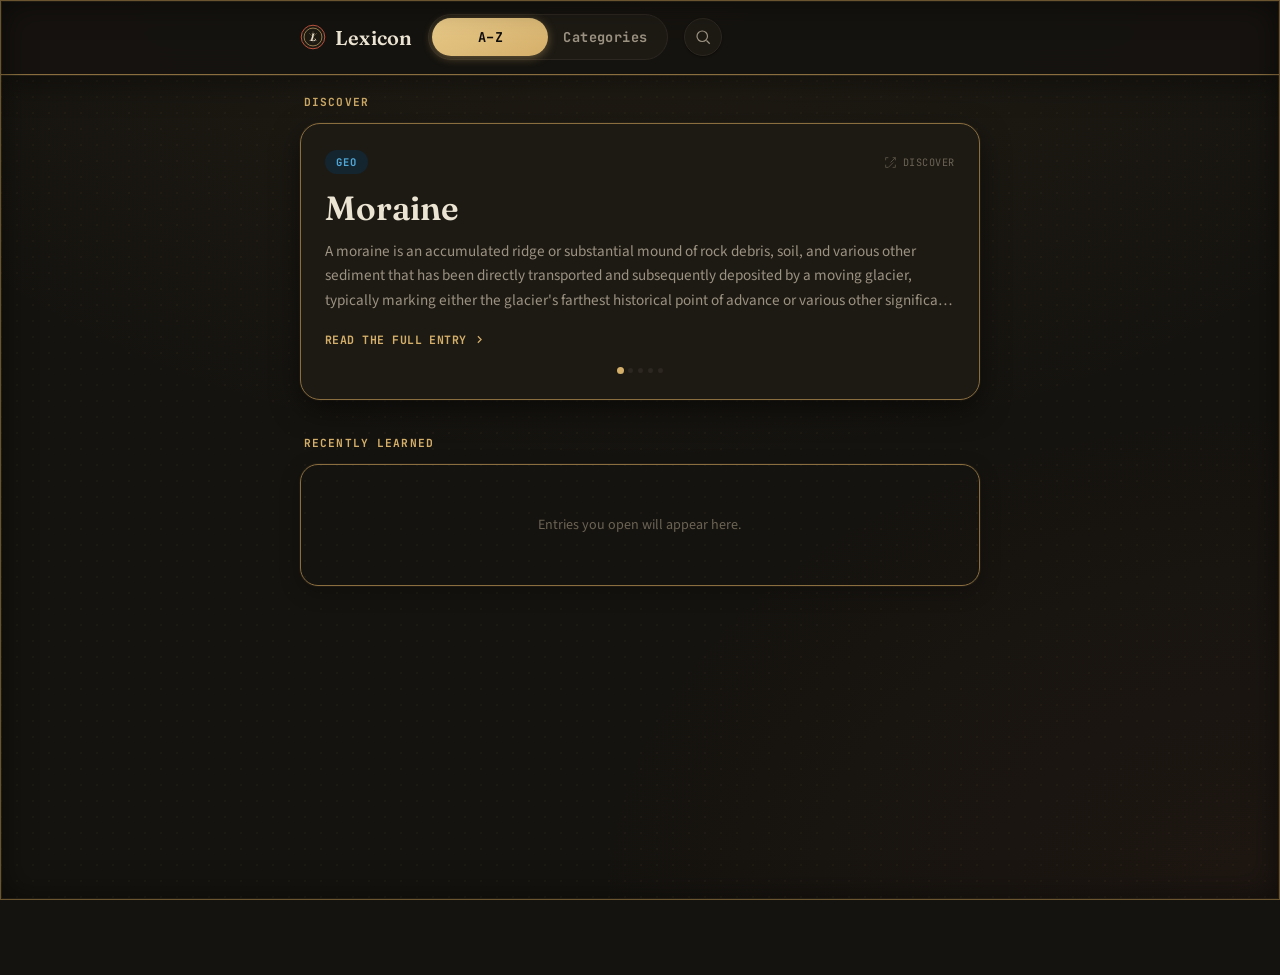
==== preview.html @ 49549f56 "Initial commit" ====
<!DOCTYPE html>
<html lang="en">
<head>
<meta charset="UTF-8" />
<meta name="viewport" content="width=device-width, initial-scale=1.0, viewport-fit=cover" />
<meta name="theme-color" content="#15130F" />
<title>Lexicon — A Modern Encyclopedia</title>
<link rel="preconnect" href="https://fonts.googleapis.com">
<link rel="preconnect" href="https://fonts.gstatic.com" crossorigin>
<link href="https://fonts.googleapis.com/css2?family=Fraunces:opsz,wght@9..144,300..700&family=Source+Sans+3:wght@400;500;600&family=JetBrains+Mono:wght@500&display=swap" rel="stylesheet">
<style>
/* ============================================
   LEXICON — Design Tokens
   Fine-press library, after dark: gold leaf,
   oxblood embers, parchment ink on black
   ============================================ */
:root {
  --paper:      #15130F;
  --paper-dim:  #1A1712;
  --paper-deep: #0E0C09;
  --surface:    #1D1A14;
  --surface-raised: #262119;
  --ink:        #ECE4D3;
  --ink-soft:   #9C9282;
  --ink-faint:  #6B6354;
  --oxblood:    #C2553D;
  --oxblood-deep: #8F3D2C;
  --gold:       #D4AF6A;
  --gold-soft:  #E8C988;
  --gold-dim:   #8A6E3F;
  --stone:      #4A4338;
  --hairline:   #2C2720;
  --hairline-soft: #221E18;

  /* category accents — jewel tones for dark surfaces */
  --acc-science:      #5FB8A0;
  --acc-science-bg:   #18241F;
  --acc-mythology:    #B08FE0;
  --acc-mythology-bg: #211C2C;
  --acc-art:          #E0935C;
  --acc-art-bg:       #271D14;
  --acc-history:      #C9A24E;
  --acc-history-bg:   #261F12;
  --acc-geography:    #4FA8D8;
  --acc-geography-bg: #142530;
  --acc-philosophy:   #9C8FE0;
  --acc-philosophy-bg: #1E1C2E;
  --acc-literature:   #D87FA0;
  --acc-literature-bg: #2A1820;
  --acc-music:        #E0C152;
  --acc-music-bg:     #292310;
  --acc-technology:   #5CC8D8;
  --acc-technology-bg: #122729;
  --acc-psychology:   #C083D8;
  --acc-psychology-bg: #251A2A;
  --acc-biology:      #7FC264;
  --acc-biology-bg:   #1B2715;
  --acc-astronomy:    #7D93E0;
  --acc-astronomy-bg: #1A1D2D;
  --acc-economics:    #5FBFA8;
  --acc-economics-bg: #142623;
  --acc-politics:     #D87560;
  --acc-politics-bg:  #2A1715;
  --acc-religion:     #D8AC4E;
  --acc-religion-bg:  #2A2112;
  --acc-architecture: #A89368;
  --acc-architecture-bg: #211C14;
  --acc-film:         #D8607E;
  --acc-film-bg:      #2A161C;
  --acc-sports:       #5FAD5F;
  --acc-sports-bg:    #16241A;
  --acc-food:         #E08F4E;
  --acc-food-bg:      #2A1E12;
  --acc-fashion:      #D87FC0;
  --acc-fashion-bg:   #291A26;
  --acc-medicine:     #6FC0C0;
  --acc-medicine-bg:  #152626;
  --acc-mathematics:  #8FA8D8;
  --acc-mathematics-bg: #1A1F2A;
  --acc-law:          #B89C5F;
  --acc-law-bg:       #241F14;
  --acc-linguistics:  #87C2A8;
  --acc-linguistics-bg: #18241F;
  --acc-nature:       #7FB854;
  --acc-nature-bg:    #1A2614;
  --acc-warfare:      #C26A5F;
  --acc-warfare-bg:   #251813;
  --acc-anthropology: #C2935F;
  --acc-anthropology-bg: #251E14;
  --acc-chemistry:    #6FA0D8;
  --acc-chemistry-bg: #16212D;
  --acc-exploration:  #5FB084;
  --acc-exploration-bg: #142419;
  --acc-folklore:     #C285A0;
  --acc-folklore-bg:  #25181E;

  /* premium light zones — header & entry page (vellum under a dark case) */
  --light-paper:      #FBF7EE;
  --light-paper-dim:  #F3EDDD;
  --light-surface:    #FFFEFA;
  --light-ink:        #251F16;
  --light-ink-soft:   #6E6453;
  --light-hairline:   #E6DCC4;
  --light-oxblood:    #8C3D2A;
  --light-gold:       #9C7A35;

  --frame-gold: #6B5530;
  --frame-gold-glow: rgba(106, 85, 48, 0.35);

  --font-display: 'Fraunces', serif;
  --font-body: 'Source Sans 3', sans-serif;
  --font-mono: 'JetBrains Mono', monospace;

  --max-width: 720px;

  /* elevation system — glows, not shadows */
  --shadow-xs: 0 1px 2px rgba(0,0,0,0.4);
  --shadow-sm: 0 2px 10px rgba(0,0,0,0.45), 0 0 0 1px rgba(212,175,106,0.04);
  --shadow-md: 0 10px 28px rgba(0,0,0,0.5), 0 0 0 1px rgba(212,175,106,0.06);
  --shadow-lg: 0 20px 48px rgba(0,0,0,0.6), 0 0 0 1px rgba(212,175,106,0.08);
  --shadow-gold: 0 0 0 1px rgba(212,175,106,0.22), 0 10px 24px rgba(0,0,0,0.4), 0 0 18px rgba(212,175,106,0.08);
}

* { box-sizing: border-box; }

html, body {
  margin: 0;
  padding: 0;
  background: var(--paper);
  color: var(--ink);
  font-family: var(--font-body);
  -webkit-tap-highlight-color: transparent;
  height: 100%;
}

body {
  background-image:
    radial-gradient(circle at 1px 1px, rgba(212,175,106,0.045) 1px, transparent 0),
    radial-gradient(ellipse 900px 560px at 50% -10%, rgba(212,175,106,0.07), transparent),
    radial-gradient(ellipse 700px 500px at 100% 100%, rgba(194,85,61,0.05), transparent);
  background-size: 16px 16px, 100% 100%, 100% 100%;
  background-attachment: fixed, fixed, fixed;
}

button {
  font-family: inherit;
  border: none;
  background: none;
  cursor: pointer;
  color: inherit;
}

/* Premium frame around the whole app — deep bronze edge */
.app-frame {
  position: fixed;
  inset: 0;
  z-index: 100;
  pointer-events: none;
  border: 1.5px solid var(--frame-gold);
  box-shadow:
    inset 0 0 0 1px rgba(212, 175, 106, 0.08),
    inset 0 0 32px rgba(0, 0, 0, 0.5);
}

@media (prefers-reduced-motion: reduce) {
  * { animation-duration: 0.01ms !important; transition-duration: 0.01ms !important; }
}

/* ============================================
   TOP BAR
   ============================================ */
.topbar {
  position: sticky;
  top: 0;
  z-index: 50;
  background: rgba(21, 19, 15, 0.88);
  backdrop-filter: blur(14px);
  border-bottom: 1px solid var(--gold-dim);
  box-shadow: 0 1px 0 rgba(212,175,106,0.1), 0 10px 30px rgba(0,0,0,0.35);
}

.topbar-inner {
  max-width: var(--max-width);
  margin: 0 auto;
  display: flex;
  align-items: center;
  gap: 16px;
  padding: 14px 20px;
}

.brand {
  display: flex;
  align-items: center;
  gap: 9px;
  flex-shrink: 0;
}

.brand-mark {
  width: 26px;
  height: 26px;
  flex-shrink: 0;
}

.brand-text {
  font-family: var(--font-display);
  font-weight: 600;
  font-size: 1.25rem;
  letter-spacing: 0.01em;
  color: var(--ink);
}

.view-toggle {
  display: flex;
  background: var(--surface);
  border: 1px solid var(--hairline);
  border-radius: 100px;
  padding: 4px;
  flex: 1;
  max-width: 240px;
  position: relative;
}

.toggle-btn {
  flex: 1;
  padding: 9px 16px;
  font-size: 0.85rem;
  font-weight: 700;
  font-family: var(--font-mono);
  letter-spacing: 0.03em;
  color: var(--ink-soft);
  border-radius: 100px;
  position: relative;
  z-index: 2;
  transition: color 0.3s ease;
}

.toggle-btn.active {
  color: var(--paper-deep);
}

.toggle-slider {
  position: absolute;
  top: 3px;
  left: 3px;
  width: calc(50% - 3px);
  height: calc(100% - 6px);
  background: linear-gradient(155deg, var(--gold-soft), var(--gold));
  border-radius: 100px;
  transition: transform 0.35s cubic-bezier(0.65, 0, 0.35, 1);
  z-index: 1;
  box-shadow: 0 2px 10px rgba(212,175,106,0.4);
}

.view-toggle[data-active="category"] .toggle-slider {
  transform: translateX(100%);
}

.search-btn {
  flex-shrink: 0;
  width: 38px;
  height: 38px;
  display: flex;
  align-items: center;
  justify-content: center;
  color: var(--ink-soft);
  border-radius: 50%;
  background: var(--surface);
  border: 1px solid var(--hairline);
  box-shadow: var(--shadow-xs);
  transition: background 0.2s ease, color 0.2s ease, box-shadow 0.2s ease, transform 0.2s ease, border-color 0.2s ease;
}
.search-btn:hover { background: var(--surface-raised); color: var(--gold); box-shadow: var(--shadow-gold); transform: translateY(-1px); border-color: var(--gold-dim); }

/* ============================================
   MAIN / VIEWS
   ============================================ */
.main {
  min-height: 100vh;
}

.view {
  display: none;
}
.view.active {
  display: block;
  animation: pageReveal 0.4s cubic-bezier(0.16, 1, 0.3, 1);
}

@keyframes pageReveal {
  from { opacity: 0; transform: translateY(10px) scale(0.992); }
  to { opacity: 1; transform: translateY(0) scale(1); }
}

.content-wrap {
  max-width: var(--max-width);
  margin: 0 auto;
  padding: 8px 20px 100px;
}

/* ============================================
   A-Z VIEW — list pane + gilt spine-tab rail
   ============================================ */
#view-atoz {
  position: relative;
}

.list-pane {
  padding-right: 34px; /* room to breathe before the rail */
}

.letter-group-heading {
  display: flex;
  align-items: baseline;
  gap: 14px;
  padding-top: 32px;
  margin-bottom: 6px;
  user-select: none;
}
.letter-group-heading:first-child { padding-top: 18px; }

.letter-group-heading .letter-glyph {
  font-family: var(--font-display);
  font-size: 3rem;
  font-weight: 300;
  font-style: italic;
  color: var(--gold);
  line-height: 0.8;
  text-shadow: 0 0 20px rgba(212,175,106,0.25);
}

.letter-group-heading .letter-rule {
  flex: 1;
  height: 1px;
  background: linear-gradient(90deg, var(--hairline), transparent);
}

.entry-row {
  display: flex;
  align-items: center;
  gap: 14px;
  padding: 14px 14px;
  margin: 0 -14px;
  border-radius: 14px;
  border-bottom: 1px solid transparent;
  cursor: pointer;
  transition: background 0.2s ease, box-shadow 0.2s ease, transform 0.2s ease;
  position: relative;
}

.list-pane .entry-row + .entry-row {
  margin-top: 2px;
}

.entry-dot {
  width: 8px;
  height: 8px;
  border-radius: 50%;
  flex-shrink: 0;
  box-shadow: 0 0 8px currentColor;
}
.accent-dot-science { background: var(--acc-science); color: var(--acc-science); }
.accent-dot-mythology { background: var(--acc-mythology); color: var(--acc-mythology); }
.accent-dot-art { background: var(--acc-art); color: var(--acc-art); }

.entry-row:hover,
.entry-row:focus-visible {
  background: var(--surface);
  box-shadow: var(--shadow-sm);
  transform: translateY(-1px);
  outline: none;
}

.entry-row-main {
  flex: 1;
  min-width: 0;
}

.entry-headword {
  font-family: var(--font-display);
  font-size: 1.18rem;
  font-weight: 600;
  color: var(--ink);
  display: block;
  margin-bottom: 4px;
}

.entry-tag {
  font-family: var(--font-mono);
  font-size: 0.6rem;
  font-weight: 700;
  text-transform: uppercase;
  letter-spacing: 0.1em;
  vertical-align: super;
  margin-left: 8px;
}
.accent-text-science { color: var(--acc-science); }
.accent-text-mythology { color: var(--acc-mythology); }
.accent-text-art { color: var(--acc-art); }

.entry-preview {
  font-size: 0.88rem;
  color: var(--ink-soft);
  display: block;
  overflow: hidden;
  text-overflow: ellipsis;
  white-space: nowrap;
}

.entry-chevron {
  color: var(--stone);
  flex-shrink: 0;
  transition: transform 0.25s ease, color 0.25s ease;
}
.entry-row:hover .entry-chevron {
  transform: translateX(3px);
  color: var(--gold);
}

/* Gilt spine-tab rail (signature element) */
.az-rail {
  position: fixed;
  right: 0;
  top: 50%;
  transform: translateY(-50%);
  display: flex;
  flex-direction: column;
  z-index: 40;
  background: var(--surface);
  border-radius: 16px 0 0 16px;
  padding: 8px 5px 8px 8px;
  border: 1px solid var(--hairline);
  border-right: none;
  box-shadow: var(--shadow-md);
}

.az-rail-letter {
  font-family: var(--font-mono);
  font-size: 0.56rem;
  font-weight: 600;
  width: 17px;
  height: 13px;
  display: flex;
  align-items: center;
  justify-content: center;
  color: var(--stone);
  border-radius: 3px;
  transition: color 0.15s ease, background 0.15s ease, transform 0.2s cubic-bezier(0.34,1.56,0.64,1);
}

.az-rail-letter.has-entries {
  color: var(--ink-soft);
  cursor: pointer;
}
.az-rail-letter.has-entries:hover {
  color: var(--gold);
}

.az-rail-letter.current {
  color: var(--paper-deep);
  background: linear-gradient(155deg, var(--gold-soft), var(--gold));
  transform: scale(1.3) translateX(-2px);
  box-shadow: 0 0 10px rgba(212,175,106,0.6), 0 1px 4px rgba(0,0,0,0.4);
}

/* ============================================
   CATEGORY GRID VIEW — elevated surface cards
   ============================================ */
.category-grid {
  padding-top: 24px;
  display: flex;
  flex-direction: column;
  gap: 12px;
}

.category-card {
  display: flex;
  align-items: center;
  justify-content: space-between;
  gap: 16px;
  padding: 18px 18px;
  background: var(--surface);
  border: 1px solid var(--gold-dim);
  border-radius: 16px;
  cursor: pointer;
  position: relative;
  box-shadow: var(--shadow-sm);
  transition: transform 0.25s cubic-bezier(0.25,0.8,0.25,1), box-shadow 0.25s ease, border-color 0.25s ease;
}

.category-card:hover,
.category-card:focus-visible {
  transform: translateY(-3px);
  box-shadow: var(--shadow-gold);
  border-color: var(--gold);
  outline: none;
}

.category-card-left {
  display: flex;
  align-items: center;
  gap: 16px;
  min-width: 0;
}

.category-icon {
  width: 46px;
  height: 46px;
  border-radius: 13px;
  display: flex;
  align-items: center;
  justify-content: center;
  flex-shrink: 0;
  font-family: var(--font-display);
  font-style: italic;
  font-weight: 600;
  font-size: 1.3rem;
  box-shadow: inset 0 1px 1px rgba(255,255,255,0.06), var(--shadow-xs);
}

.category-info { min-width: 0; }

.category-info .category-name {
  font-family: var(--font-display);
  font-size: 1.22rem;
  font-weight: 600;
  display: block;
  margin-bottom: 4px;
  letter-spacing: 0.01em;
  color: var(--ink);
}

.category-info .category-meta {
  font-size: 0.84rem;
  color: var(--ink-soft);
  line-height: 1.4;
}

.category-count {
  font-family: var(--font-mono);
  font-size: 0.68rem;
  font-weight: 600;
  flex-shrink: 0;
  border-radius: 100px;
  padding: 5px 11px;
}

/* per-category accent coding */
.accent-science .category-icon { background: var(--acc-science-bg); color: var(--acc-science); }
.accent-science .category-count { background: var(--acc-science-bg); color: var(--acc-science); }
.accent-mythology .category-icon { background: var(--acc-mythology-bg); color: var(--acc-mythology); }
.accent-mythology .category-count { background: var(--acc-mythology-bg); color: var(--acc-mythology); }
.accent-art .category-icon { background: var(--acc-art-bg); color: var(--acc-art); }
.accent-art .category-count { background: var(--acc-art-bg); color: var(--acc-art); }
.accent-history .category-icon { background: var(--acc-history-bg); color: var(--acc-history); }
.accent-history .category-count { background: var(--acc-history-bg); color: var(--acc-history); }
.accent-geography .category-icon { background: var(--acc-geography-bg); color: var(--acc-geography); }
.accent-geography .category-count { background: var(--acc-geography-bg); color: var(--acc-geography); }
.accent-philosophy .category-icon { background: var(--acc-philosophy-bg); color: var(--acc-philosophy); }
.accent-philosophy .category-count { background: var(--acc-philosophy-bg); color: var(--acc-philosophy); }
.accent-literature .category-icon { background: var(--acc-literature-bg); color: var(--acc-literature); }
.accent-literature .category-count { background: var(--acc-literature-bg); color: var(--acc-literature); }
.accent-music .category-icon { background: var(--acc-music-bg); color: var(--acc-music); }
.accent-music .category-count { background: var(--acc-music-bg); color: var(--acc-music); }
.accent-technology .category-icon { background: var(--acc-technology-bg); color: var(--acc-technology); }
.accent-technology .category-count { background: var(--acc-technology-bg); color: var(--acc-technology); }
.accent-psychology .category-icon { background: var(--acc-psychology-bg); color: var(--acc-psychology); }
.accent-psychology .category-count { background: var(--acc-psychology-bg); color: var(--acc-psychology); }
.accent-biology .category-icon { background: var(--acc-biology-bg); color: var(--acc-biology); }
.accent-biology .category-count { background: var(--acc-biology-bg); color: var(--acc-biology); }
.accent-astronomy .category-icon { background: var(--acc-astronomy-bg); color: var(--acc-astronomy); }
.accent-astronomy .category-count { background: var(--acc-astronomy-bg); color: var(--acc-astronomy); }
.accent-economics .category-icon { background: var(--acc-economics-bg); color: var(--acc-economics); }
.accent-economics .category-count { background: var(--acc-economics-bg); color: var(--acc-economics); }
.accent-politics .category-icon { background: var(--acc-politics-bg); color: var(--acc-politics); }
.accent-politics .category-count { background: var(--acc-politics-bg); color: var(--acc-politics); }
.accent-religion .category-icon { background: var(--acc-religion-bg); color: var(--acc-religion); }
.accent-religion .category-count { background: var(--acc-religion-bg); color: var(--acc-religion); }
.accent-architecture .category-icon { background: var(--acc-architecture-bg); color: var(--acc-architecture); }
.accent-architecture .category-count { background: var(--acc-architecture-bg); color: var(--acc-architecture); }
.accent-film .category-icon { background: var(--acc-film-bg); color: var(--acc-film); }
.accent-film .category-count { background: var(--acc-film-bg); color: var(--acc-film); }
.accent-sports .category-icon { background: var(--acc-sports-bg); color: var(--acc-sports); }
.accent-sports .category-count { background: var(--acc-sports-bg); color: var(--acc-sports); }
.accent-food .category-icon { background: var(--acc-food-bg); color: var(--acc-food); }
.accent-food .category-count { background: var(--acc-food-bg); color: var(--acc-food); }
.accent-fashion .category-icon { background: var(--acc-fashion-bg); color: var(--acc-fashion); }
.accent-fashion .category-count { background: var(--acc-fashion-bg); color: var(--acc-fashion); }
.accent-medicine .category-icon { background: var(--acc-medicine-bg); color: var(--acc-medicine); }
.accent-medicine .category-count { background: var(--acc-medicine-bg); color: var(--acc-medicine); }
.accent-mathematics .category-icon { background: var(--acc-mathematics-bg); color: var(--acc-mathematics); }
.accent-mathematics .category-count { background: var(--acc-mathematics-bg); color: var(--acc-mathematics); }
.accent-law .category-icon { background: var(--acc-law-bg); color: var(--acc-law); }
.accent-law .category-count { background: var(--acc-law-bg); color: var(--acc-law); }
.accent-linguistics .category-icon { background: var(--acc-linguistics-bg); color: var(--acc-linguistics); }
.accent-linguistics .category-count { background: var(--acc-linguistics-bg); color: var(--acc-linguistics); }
.accent-nature .category-icon { background: var(--acc-nature-bg); color: var(--acc-nature); }
.accent-nature .category-count { background: var(--acc-nature-bg); color: var(--acc-nature); }
.accent-warfare .category-icon { background: var(--acc-warfare-bg); color: var(--acc-warfare); }
.accent-warfare .category-count { background: var(--acc-warfare-bg); color: var(--acc-warfare); }
.accent-anthropology .category-icon { background: var(--acc-anthropology-bg); color: var(--acc-anthropology); }
.accent-anthropology .category-count { background: var(--acc-anthropology-bg); color: var(--acc-anthropology); }
.accent-chemistry .category-icon { background: var(--acc-chemistry-bg); color: var(--acc-chemistry); }
.accent-chemistry .category-count { background: var(--acc-chemistry-bg); color: var(--acc-chemistry); }
.accent-exploration .category-icon { background: var(--acc-exploration-bg); color: var(--acc-exploration); }
.accent-exploration .category-count { background: var(--acc-exploration-bg); color: var(--acc-exploration); }
.accent-folklore .category-icon { background: var(--acc-folklore-bg); color: var(--acc-folklore); }
.accent-folklore .category-count { background: var(--acc-folklore-bg); color: var(--acc-folklore); }

/* ============================================
   CATEGORY DETAIL VIEW
   ============================================ */
.category-detail-header {
  max-width: var(--max-width);
  margin: 0 auto;
  padding: 14px 20px 22px;
  border-bottom: 1px solid var(--hairline);
  margin-bottom: 8px;
  position: relative;
}

.category-detail-title {
  font-family: var(--font-display);
  font-size: 2.3rem;
  font-weight: 600;
  margin: 20px 0 8px;
  position: relative;
  color: var(--ink);
}

.category-detail-title::after {
  content: "";
  display: block;
  width: 36px;
  height: 3px;
  background: linear-gradient(90deg, var(--gold), var(--oxblood));
  margin-top: 10px;
  border-radius: 2px;
  box-shadow: 0 0 12px rgba(212,175,106,0.4);
}

.category-detail-desc {
  font-size: 0.94rem;
  color: var(--ink-soft);
  margin: 0;
  line-height: 1.55;
  max-width: 480px;
}

/* ============================================
   BACK BUTTON (shared) — elegant bordered pill
   ============================================ */
.back-btn {
  display: inline-flex;
  align-items: center;
  gap: 9px;
  font-family: var(--font-mono);
  font-size: 0.82rem;
  font-weight: 700;
  letter-spacing: 0.05em;
  text-transform: uppercase;
  color: var(--ink);
  padding: 10px 20px 10px 12px;
  border: 1px solid var(--hairline);
  border-radius: 100px;
  background: var(--surface);
  box-shadow: var(--shadow-sm);
  transition: box-shadow 0.25s ease, transform 0.2s ease, color 0.25s ease, border-color 0.25s ease;
}

.back-btn .back-btn-icon {
  display: flex;
  align-items: center;
  justify-content: center;
  width: 26px;
  height: 26px;
  border-radius: 50%;
  background: var(--gold);
  color: var(--paper-deep);
  flex-shrink: 0;
  transition: transform 0.25s cubic-bezier(0.34,1.56,0.64,1), background 0.25s ease;
}

.back-btn:hover {
  box-shadow: var(--shadow-gold);
  transform: translateY(-1px);
  color: var(--gold-soft);
  border-color: var(--gold-dim);
}
.back-btn:hover .back-btn-icon {
  transform: translateX(-2px);
  background: var(--gold-soft);
}

.back-btn:active {
  transform: translateY(0);
}

/* ============================================
   SEARCH OVERLAY
   ============================================ */
.search-header {
  position: sticky;
  top: 0;
  z-index: 50;
  display: flex;
  align-items: center;
  gap: 10px;
  background: rgba(21, 19, 15, 0.95);
  backdrop-filter: blur(14px);
  border-bottom: 1px solid var(--hairline);
  padding: 14px 20px;
  max-width: var(--max-width);
  margin: 0 auto;
}

.search-input-wrap {
  flex: 1;
  display: flex;
  align-items: center;
  gap: 10px;
  background: var(--surface);
  border: 1px solid var(--hairline);
  border-radius: 100px;
  padding: 9px 14px;
  color: var(--ink-soft);
  transition: border-color 0.2s ease, box-shadow 0.2s ease;
}

.search-input-wrap:focus-within {
  border-color: var(--gold-dim);
  box-shadow: 0 0 0 1px rgba(212,175,106,0.15);
}

.search-input-wrap svg {
  flex-shrink: 0;
}

.search-input {
  flex: 1;
  min-width: 0;
  background: none;
  border: none;
  outline: none;
  color: var(--ink);
  font-family: var(--font-body);
  font-size: 0.95rem;
}
.search-input::placeholder {
  color: var(--ink-faint);
}

.search-clear-btn {
  flex-shrink: 0;
  display: flex;
  align-items: center;
  justify-content: center;
  width: 20px;
  height: 20px;
  border-radius: 50%;
  color: var(--ink-faint);
  transition: color 0.2s ease, background 0.2s ease;
}
.search-clear-btn:hover {
  color: var(--ink);
  background: var(--surface-raised);
}

.search-cancel-btn {
  flex-shrink: 0;
  font-family: var(--font-mono);
  font-size: 0.78rem;
  font-weight: 600;
  letter-spacing: 0.02em;
  color: var(--gold);
  padding: 8px 4px;
}
.search-cancel-btn:hover {
  color: var(--gold-soft);
}

.search-empty-state {
  padding: 60px 20px;
  text-align: center;
  color: var(--ink-faint);
  font-size: 0.92rem;
  display: none;
}
.search-empty-state.visible {
  display: block;
}

.search-no-results {
  padding: 60px 20px;
  text-align: center;
  color: var(--ink-soft);
  font-size: 0.92rem;
}
.search-no-results strong {
  color: var(--ink);
  font-family: var(--font-display);
  font-style: italic;
  font-weight: 600;
}

.search-result-count {
  font-family: var(--font-mono);
  font-size: 0.68rem;
  letter-spacing: 0.06em;
  text-transform: uppercase;
  color: var(--ink-faint);
  padding: 18px 4px 6px;
}

.search-highlight {
  background: none;
  color: var(--gold);
  font-weight: 600;
}

/* ============================================
   HOME VIEW
   ============================================ */
.brand {
  cursor: pointer;
  transition: opacity 0.2s ease;
}
.brand:hover {
  opacity: 0.85;
}

.home-wrap {
  padding-top: 20px;
}

.home-section-label {
  font-family: var(--font-mono);
  font-size: 0.7rem;
  font-weight: 700;
  letter-spacing: 0.1em;
  text-transform: uppercase;
  color: var(--gold);
  margin: 0 4px 14px;
}

.home-recent-label {
  margin-top: 36px;
}

/* Featured card stage: fixed height so the fade transition doesn't jump the layout */
.featured-card-stage {
  position: relative;
  min-height: 260px;
}

.featured-card {
  background: var(--surface);
  border: 1px solid var(--gold-dim);
  border-radius: 20px;
  padding: 26px 24px;
  cursor: pointer;
  box-shadow: var(--shadow-md);
  transition: transform 0.25s cubic-bezier(0.25,0.8,0.25,1), box-shadow 0.25s ease, border-color 0.25s ease, opacity 0.5s ease;
  opacity: 1;
}

.featured-card.fade-out {
  opacity: 0;
}

.featured-card:hover,
.featured-card:focus-visible {
  transform: translateY(-3px);
  box-shadow: var(--shadow-gold);
  border-color: var(--gold);
  outline: none;
}

.featured-card-top {
  display: flex;
  align-items: center;
  justify-content: space-between;
  margin-bottom: 16px;
}

.featured-card-tag {
  font-family: var(--font-mono);
  font-size: 0.66rem;
  font-weight: 700;
  text-transform: uppercase;
  letter-spacing: 0.1em;
  padding: 5px 11px;
  border-radius: 100px;
}

.featured-card-random-label {
  font-family: var(--font-mono);
  font-size: 0.64rem;
  color: var(--ink-faint);
  letter-spacing: 0.05em;
  text-transform: uppercase;
  display: flex;
  align-items: center;
  gap: 6px;
}

.featured-card-random-label svg {
  opacity: 0.7;
}

.featured-card-headword {
  font-family: var(--font-display);
  font-size: 2.1rem;
  font-weight: 600;
  color: var(--ink);
  margin: 0 0 12px;
  line-height: 1.1;
}

.featured-card-desc {
  font-size: 0.95rem;
  line-height: 1.6;
  color: var(--ink-soft);
  margin: 0 0 16px;
  display: -webkit-box;
  -webkit-line-clamp: 3;
  -webkit-box-orient: vertical;
  overflow: hidden;
}

.featured-card-cta {
  font-family: var(--font-mono);
  font-size: 0.72rem;
  font-weight: 700;
  letter-spacing: 0.04em;
  text-transform: uppercase;
  color: var(--gold);
  display: inline-flex;
  align-items: center;
  gap: 6px;
}
.featured-card:hover .featured-card-cta {
  gap: 9px;
}
.featured-card-cta svg {
  transition: transform 0.25s ease;
}
.featured-card:hover .featured-card-cta svg {
  transform: translateX(2px);
}

/* progress dots showing rotation position */
.featured-progress {
  display: flex;
  gap: 5px;
  margin-top: 18px;
  justify-content: center;
}
.featured-progress-dot {
  width: 5px;
  height: 5px;
  border-radius: 50%;
  background: var(--hairline);
  transition: background 0.3s ease, transform 0.3s ease;
}
.featured-progress-dot.current {
  background: var(--gold);
  transform: scale(1.4);
}

/* Recently learned list */
.recent-list-frame {
  border: 1px solid var(--gold-dim);
  border-radius: 18px;
  padding: 6px 14px;
  box-shadow: 0 0 0 1px rgba(212,175,106,0.06), 0 6px 20px rgba(0,0,0,0.25);
}

.recent-list .entry-row {
  margin: 0 -14px;
}

.recent-list .entry-row:last-child {
  border-bottom: none;
}

.recent-empty-state {
  display: none;
  text-align: center;
  padding: 30px 20px;
  color: var(--ink-faint);
  font-size: 0.88rem;
}
.recent-empty-state.visible {
  display: block;
}

/* ============================================
   ENTRY PAGE — illuminated book-page layout
   A light vellum page set against the dark shell
   ============================================ */
.entry-page {
  margin: 0;
  padding: 0;
}

.entry-page-sheet {
  background: var(--light-paper);
  min-height: calc(100vh - 60px);
  box-shadow:
    inset 0 1px 0 rgba(255,255,255,0.5),
    0 -12px 28px -10px rgba(0,0,0,0.45);
  position: relative;
}

.entry-page-sheet::before {
  content: "";
  position: absolute;
  top: 0;
  left: 0;
  right: 0;
  height: 1px;
  background: linear-gradient(90deg, transparent, var(--frame-gold-glow), transparent);
}

.entry-page-sheet-inner {
  max-width: var(--max-width);
  margin: 0 auto;
  padding: 20px 24px 80px;
}

.entry-page .back-btn {
  color: var(--light-ink);
  border-color: var(--light-hairline);
  background: var(--light-surface);
  box-shadow: 0 1px 3px rgba(37,31,22,0.08);
}
.entry-page .back-btn .back-btn-icon {
  background: var(--light-oxblood);
  color: var(--light-surface);
}
.entry-page .back-btn:hover {
  color: var(--light-oxblood);
  border-color: var(--frame-gold);
  box-shadow: 0 4px 12px rgba(156,122,53,0.2);
}
.entry-page .back-btn:hover .back-btn-icon {
  background: #6E2D1E;
}

.entry-page-content {
  padding-top: 22px;
  position: relative;
}

.entry-page-tag {
  font-family: var(--font-mono);
  font-size: 0.68rem;
  font-weight: 600;
  text-transform: uppercase;
  letter-spacing: 0.14em;
  color: var(--light-gold);
  display: inline-flex;
  align-items: center;
  gap: 8px;
}
.entry-page-tag::before {
  content: "";
  width: 16px;
  height: 1px;
  background: var(--light-gold);
}

.entry-page-headword {
  font-family: var(--font-display);
  font-size: 2.9rem;
  font-weight: 600;
  line-height: 1.05;
  margin: 14px 0 6px;
  color: var(--light-ink);
  letter-spacing: -0.01em;
}

.entry-page-letter-rule {
  display: flex;
  align-items: center;
  gap: 12px;
  margin: 20px 0 30px;
  color: var(--stone);
}
.entry-page-letter-rule .rule-line {
  flex: 1;
  height: 1px;
  background: linear-gradient(90deg, var(--light-hairline), transparent);
}
.entry-page-letter-rule .rule-letter {
  font-family: var(--font-mono);
  font-size: 0.7rem;
  letter-spacing: 0.05em;
  color: var(--light-ink-soft);
}

.entry-page-body {
  font-size: 1.08rem;
  line-height: 1.8;
  color: var(--light-ink);
  font-weight: 400;
}

/* Illuminated drop-cap: oxblood on vellum */
.entry-page-body::first-letter {
  font-family: var(--font-display);
  font-size: 3.6rem;
  font-weight: 600;
  font-style: italic;
  color: var(--light-oxblood);
  float: left;
  line-height: 0.78;
  padding-right: 10px;
  padding-top: 6px;
}

/* ============================================
   RESPONSIVE
   ============================================ */
@media (max-width: 480px) {
  .brand-text { font-size: 1.05rem; }
  .brand-mark { width: 22px; height: 22px; }
  .entry-page-headword { font-size: 2.2rem; }
  .entry-page-body::first-letter { font-size: 2.6rem; }
  .featured-card-headword { font-size: 1.7rem; }
  .featured-card { padding: 22px 18px; }
  .az-rail { padding: 6px 4px 6px 6px; }
  .az-rail-letter { width: 14px; height: 11px; font-size: 0.5rem; }
  .list-pane { padding-right: 26px; }
  .category-index { font-size: 1.7rem; width: 36px; }
  .category-card { padding: 18px 16px; }

  /* Header: tighten everything else so the toggle can stay legible */
  .topbar-inner { padding: 10px 12px; gap: 8px; }
  .brand-text { display: none; }
  .brand-mark { width: 24px; height: 24px; }
  .view-toggle { max-width: none; flex: 1 1 auto; min-width: 0; padding: 3px; }
  .toggle-btn {
    padding: 8px 8px;
    font-size: 0.74rem;
    letter-spacing: 0.01em;
    white-space: nowrap;
  }
  .search-btn { width: 32px; height: 32px; flex-shrink: 0; }

  .back-btn { font-size: 0.78rem; padding: 9px 16px 9px 11px; }
  .back-btn .back-btn-icon { width: 24px; height: 24px; }
}

@media (max-width: 360px) {
  .toggle-btn { font-size: 0.7rem; padding: 8px 5px; }
  .back-btn { font-size: 0.72rem; padding: 8px 14px 8px 10px; gap: 7px; }
}

</style>
</head>
<body>

  <div class="app-frame" aria-hidden="true"></div>

  <!-- Top bar -->
  <header class="topbar">
    <div class="topbar-inner">
      <div class="brand" id="brand-home-btn" role="button" tabindex="0" aria-label="Go to home">
        <svg class="brand-mark" viewBox="0 0 32 32" fill="none">
          <circle cx="16" cy="16" r="15" fill="#1D1A14"/>
          <circle cx="16" cy="16" r="14.5" stroke="#C2553D" stroke-width="1.2"/>
          <circle cx="16" cy="16" r="11" stroke="#D4AF6A" stroke-width="0.8"/>
          <path d="M16 9 L16 23 M11 11 L21 21 M21 11 L11 21" stroke="#D4AF6A" stroke-width="0.7" opacity="0.5"/>
          <text x="16" y="20.5" font-family="Fraunces, serif" font-size="13" font-style="italic" font-weight="600" fill="#ECE4D3" text-anchor="middle">L</text>
        </svg>
        <span class="brand-text">Lexicon</span>
      </div>
      <div class="view-toggle" data-active="atoz" role="tablist" aria-label="Browse mode">
        <div class="toggle-slider"></div>
        <button class="toggle-btn active" data-view="atoz" role="tab" aria-selected="true">A–Z</button>
        <button class="toggle-btn" data-view="category" role="tab" aria-selected="false">Categories</button>
      </div>
      <button class="search-btn" id="search-btn" aria-label="Search">
        <svg width="18" height="18" viewBox="0 0 24 24" fill="none" stroke="currentColor" stroke-width="1.6"><circle cx="11" cy="11" r="7"/><line x1="21" y1="21" x2="16.65" y2="16.65"/></svg>
      </button>
    </div>
  </header>

  <main class="main">

    <!-- HOME VIEW -->
    <section id="view-home" class="view active">
      <div class="content-wrap home-wrap">
        <p class="home-section-label">Discover</p>
        <div class="featured-card-stage" id="featured-card-stage">
          <!-- featured card injected here -->
        </div>

        <p class="home-section-label home-recent-label">Recently Learned</p>
        <div class="recent-list-frame">
          <div class="recent-list" id="recent-list">
            <!-- recent entries injected here -->
          </div>
          <p class="recent-empty-state" id="recent-empty-state">Entries you open will appear here.</p>
        </div>
      </div>
    </section>

    <!-- A-Z VIEW -->
    <section id="view-atoz" class="view">
      <div class="content-wrap">
        <div class="list-pane" id="entry-list"></div>
      </div>
      <!-- Signature element: dictionary thumb-index rail -->
      <nav class="az-rail" id="az-rail" aria-label="Jump to letter"></nav>
    </section>

    <!-- CATEGORY VIEW -->
    <section id="view-category" class="view">
      <div class="content-wrap category-grid" id="category-grid"></div>
    </section>

    <!-- CATEGORY DETAIL (A-Z within one category) -->
    <section id="view-category-detail" class="view">
      <div class="category-detail-header">
        <button class="back-btn" id="back-to-categories">
          <span class="back-btn-icon"><svg width="15" height="15" viewBox="0 0 24 24" fill="none" stroke="currentColor" stroke-width="2.5"><path d="M15 18l-6-6 6-6"/></svg></span>
          Categories
        </button>
        <h1 class="category-detail-title" id="category-detail-title"></h1>
        <p class="category-detail-desc" id="category-detail-desc"></p>
      </div>
      <div class="content-wrap">
        <div class="list-pane" id="category-entry-list"></div>
      </div>
    </section>

    <!-- ENTRY PAGE -->
    <section id="view-entry" class="view">
      <div class="entry-page">
        <div class="entry-page-sheet">
          <div class="entry-page-sheet-inner">
            <button class="back-btn" id="back-from-entry">
              <span class="back-btn-icon"><svg width="15" height="15" viewBox="0 0 24 24" fill="none" stroke="currentColor" stroke-width="2.5"><path d="M15 18l-6-6 6-6"/></svg></span>
              Back
            </button>
            <div class="entry-page-content" id="entry-page-content"></div>
          </div>
        </div>
      </div>
    </section>

    <!-- SEARCH OVERLAY -->
    <section id="view-search" class="view">
      <div class="search-header">
        <div class="search-input-wrap">
          <svg width="18" height="18" viewBox="0 0 24 24" fill="none" stroke="currentColor" stroke-width="1.6"><circle cx="11" cy="11" r="7"/><line x1="21" y1="21" x2="16.65" y2="16.65"/></svg>
          <input type="text" id="search-input" class="search-input" placeholder="Search the encyclopedia…" autocomplete="off" autocorrect="off" spellcheck="false" />
          <button class="search-clear-btn" id="search-clear-btn" aria-label="Clear search" hidden>
            <svg width="14" height="14" viewBox="0 0 24 24" fill="none" stroke="currentColor" stroke-width="2"><path d="M18 6L6 18M6 6l12 12"/></svg>
          </button>
        </div>
        <button class="search-cancel-btn" id="search-cancel-btn">Cancel</button>
      </div>
      <div class="content-wrap">
        <div class="list-pane" id="search-results"></div>
        <div class="search-empty-state" id="search-empty-state">
          <p>Start typing to search across every category.</p>
        </div>
      </div>
    </section>

  </main>

  <script>
// ============================================

// LEXICON — Built Data Bundle (auto-generated)

// Do NOT edit this file directly — it is

// regenerated from data/categories.js and

// data/entries/*.js by build-data.js.

// Built: 2026-06-26T18:15:39.355Z

// ============================================


// ============================================
// LEXICON — Category Registry
// Single source of truth for all categories.
// Each category needs a matching pair of CSS
// variables in style.css: --acc-<id> and
// --acc-<id>-bg (see the "CATEGORY ACCENTS"
// section near the top of style.css).
//
// Adding a new category:
//   1. Add an entry to CATEGORIES below.
//   2. Add --acc-<id> / --acc-<id>-bg to style.css.
//   3. Add the per-category accent-coding rule
//      block in style.css (search "accent-science"
//      for the pattern to copy).
//   4. Create data/entries/<id>.js with its ENTRIES.
//   5. Register the file in data/index.js.
// ============================================

const CATEGORIES = [
  {
    id: "science",
    name: "Science",
    tag: "SCI",
    accent: "science",
    description: "The forces, particles, and patterns that explain how the natural world works."
  },
  {
    id: "mythology",
    name: "Mythology",
    tag: "MYTH",
    accent: "mythology",
    description: "Gods, monsters, and legends passed down through ancient cultures."
  },
  {
    id: "art",
    name: "Art",
    tag: "ART",
    accent: "art",
    description: "Movements, techniques, and ideas that shaped how humans create and see."
  },
  {
    id: "history",
    name: "History",
    tag: "HIST",
    accent: "history",
    description: "Turning points, empires, and events that shaped the world we live in."
  },
  {
    id: "geography",
    name: "Geography",
    tag: "GEO",
    accent: "geography",
    description: "Places, landforms, and the physical features that shape life on Earth."
  },
  {
    id: "philosophy",
    name: "Philosophy",
    tag: "PHIL",
    accent: "philosophy",
    description: "Big questions about truth, ethics, and existence, and the thinkers behind them."
  },
  {
    id: "literature",
    name: "Literature",
    tag: "LIT",
    accent: "literature",
    description: "Writers, movements, and ideas that shaped the written word."
  },
  {
    id: "music",
    name: "Music",
    tag: "MUS",
    accent: "music",
    description: "Genres, instruments, and the people who shaped how the world listens."
  },
  {
    id: "technology",
    name: "Technology",
    tag: "TECH",
    accent: "technology",
    description: "Inventions and innovations that changed how humans build and connect."
  },
  {
    id: "psychology",
    name: "Psychology",
    tag: "PSYC",
    accent: "psychology",
    description: "How the mind works, from memory and emotion to behavior and bias."
  },
  {
    id: "biology",
    name: "Biology",
    tag: "BIO",
    accent: "biology",
    description: "Life itself: cells, organisms, evolution, and how living things work."
  },
  {
    id: "astronomy",
    name: "Astronomy",
    tag: "ASTRO",
    accent: "astronomy",
    description: "Stars, planets, and the vast scale of the universe beyond Earth."
  },
  {
    id: "economics",
    name: "Economics",
    tag: "ECON",
    accent: "economics",
    description: "How money, markets, and trade shape decisions and societies."
  },
  {
    id: "politics",
    name: "Politics",
    tag: "POL",
    accent: "politics",
    description: "Power, government, and the systems people use to organize societies."
  },
  {
    id: "religion",
    name: "Religion",
    tag: "REL",
    accent: "religion",
    description: "Beliefs, practices, and traditions that shape how people find meaning."
  },
  {
    id: "architecture",
    name: "Architecture",
    tag: "ARCH",
    accent: "architecture",
    description: "Styles, structures, and the ideas behind how humans design buildings."
  },
  {
    id: "film",
    name: "Film",
    tag: "FILM",
    accent: "film",
    description: "Movements, techniques, and figures that shaped cinema."
  },
  {
    id: "sports",
    name: "Sports",
    tag: "SPRT",
    accent: "sports",
    description: "Games, athletes, and the rules and records that define competition."
  },
  {
    id: "food",
    name: "Food & Cuisine",
    tag: "FOOD",
    accent: "food",
    description: "Dishes, ingredients, and culinary traditions from around the world."
  },
  {
    id: "fashion",
    name: "Fashion",
    tag: "FASH",
    accent: "fashion",
    description: "Styles, designers, and movements that shaped how people dress."
  },
  {
    id: "medicine",
    name: "Medicine",
    tag: "MED",
    accent: "medicine",
    description: "The science and history of healing, diagnosis, and the human body."
  },
  {
    id: "mathematics",
    name: "Mathematics",
    tag: "MATH",
    accent: "mathematics",
    description: "Numbers, patterns, and the logic underlying the world."
  },
  {
    id: "law",
    name: "Law",
    tag: "LAW",
    accent: "law",
    description: "Rules, rights, and the systems societies use to settle disputes."
  },
  {
    id: "linguistics",
    name: "Linguistics",
    tag: "LING",
    accent: "linguistics",
    description: "How language works: sounds, grammar, meaning, and change over time."
  },
  {
    id: "nature",
    name: "Nature & Ecology",
    tag: "ECO",
    accent: "nature",
    description: "Ecosystems, species, and the relationships that sustain the natural world."
  },
  {
    id: "warfare",
    name: "Warfare",
    tag: "MIL",
    accent: "warfare",
    description: "Battles, strategy, and the military history that shaped nations."
  },
  {
    id: "anthropology",
    name: "Anthropology",
    tag: "ANTH",
    accent: "anthropology",
    description: "Human cultures, societies, and customs across time and place."
  },
  {
    id: "chemistry",
    name: "Chemistry",
    tag: "CHEM",
    accent: "chemistry",
    description: "Elements, reactions, and the building blocks of matter."
  },
  {
    id: "exploration",
    name: "Exploration",
    tag: "EXPL",
    accent: "exploration",
    description: "Voyages, discoveries, and the people who mapped the unknown."
  },
  {
    id: "folklore",
    name: "Folklore",
    tag: "FOLK",
    accent: "folklore",
    description: "Traditional stories, customs, and beliefs passed down through generations."
  }
];


// ============================================
// LEXICON — Entries: science
// 50 entries (target: 50+) ✓
// ============================================

const ENTRIES_SCIENCE = [
  {
    word: "Atom",
    category: "science",
    description: "An atom is the smallest piece of matter that still behaves like the element it belongs to. It is made of three tiny parts: protons and neutrons packed into a dense center called the nucleus, and electrons that move around that center in a kind of cloud. Protons carry a positive charge, electrons carry a negative one, and neutrons carry no charge at all. The number of protons in an atom decides what element it is, whether that's hydrogen, gold, or oxygen. Atoms are almost entirely empty space; if you could blow one up to the size of a football stadium, its nucleus would be about the size of a marble at the center. Despite being invisible to the naked eye, atoms make up everything around us, from the air we breathe to the screen you are reading this on. They join together in countless combinations to form molecules, which is how a handful of basic elements can create the immense variety of materials found in nature. Understanding atoms unlocked modern chemistry, nuclear energy, and much of today's technology."
  },
  {
    word: "Bioluminescence",
    category: "science",
    description: "Bioluminescence is the ability of a living thing to produce its own light through a chemical reaction inside its body. It happens when a molecule called luciferin reacts with oxygen, often with help from an enzyme called luciferase, releasing energy as a soft glow rather than heat. This light shows up across very different creatures: fireflies blinking in a summer field, deep-sea anglerfish luring prey in total darkness, and plankton that make ocean waves sparkle blue at night. Each species uses the glow differently. Some use it to attract mates, others to confuse predators, and some to lure unsuspecting prey close enough to catch. In the deep ocean, where sunlight never reaches, bioluminescence is one of the only sources of light at all, and a huge number of deep-sea animals have evolved some version of it. Scientists have also borrowed this glowing trick for practical use, inserting the genes responsible into other cells to light up and track biological processes in labs. What began as a strange glow in the dark has become a genuine tool for modern medical research."
  },
  {
    word: "Quantum Entanglement",
    category: "science",
    description: "Quantum entanglement is a strange connection between two tiny particles that links their properties no matter how far apart they are. When two particles become entangled, measuring one instantly tells you something about the other, even if they are separated by miles or, in theory, light-years. Albert Einstein famously distrusted this idea, calling it 'spooky action at a distance,' because it seemed to break the rule that nothing can travel faster than light. Decades of careful experiments have since confirmed that entanglement is real, even though physicists still debate exactly what it means about the nature of reality. Importantly, entanglement does not let you send messages faster than light; it reveals a hidden correlation rather than a usable signal. This odd behavior is not just a curiosity. It is the basis for emerging technologies like quantum computing, which could one day solve certain problems far faster than today's computers, and quantum cryptography, which promises communication that is extremely difficult to intercept. Entanglement remains one of the clearest reminders that the rules governing very small particles are nothing like the rules of everyday life."
  },
  {
    word: "Zygote",
    category: "science",
    description: "A zygote is the very first cell of a new living thing, formed the moment a sperm cell and an egg cell join together during fertilization. This single cell carries a complete set of genetic instructions, half from each parent, combined into one new and unique blueprint. Although it starts as just one cell, the zygote does not stay that way for long. Within hours, it begins to divide, first into two cells, then four, then eight, doubling again and again in a carefully timed sequence. As division continues, the cells begin to specialize, eventually forming the distinct tissues and organs of a complete organism. In humans, this early stage of rapid division happens while the zygote travels toward the uterus, before it implants and continues developing into an embryo. The same basic process plays out across the animal kingdom, from insects to whales, even though the timeline and details differ enormously between species. The zygote is a useful reminder that every complex living creature, no matter how large or intricate, begins from this same simple starting point: a single cell containing everything needed to build a life."
  },
  {
    word: "Catalyst",
    category: "science",
    description: "A catalyst is a substance that speeds up a chemical reaction without being permanently changed or used up in the process. It works by lowering the amount of energy needed for reactants to transform into products, essentially offering a faster route to the same destination. Once the reaction finishes, the catalyst remains chemically unchanged and ready to assist another round of reactions, which is why even a tiny amount can have an outsized effect over time. Catalysts are everywhere in daily life, often working quietly behind the scenes. The catalytic converter in a car uses metals like platinum and palladium to convert harmful exhaust gases into less toxic substances before they leave the tailpipe. Inside the human body, enzymes act as biological catalysts, allowing reactions that would otherwise take far too long, like digesting food, to happen quickly enough to sustain life. Industrially, catalysts make large-scale manufacturing of fertilizers, plastics, and fuels dramatically more efficient and affordable. Without catalysts, many of the chemical processes modern life depends on would be too slow or too costly to be practical, making them one of chemistry's most quietly powerful tools."
  },
  {
    word: "DNA",
    category: "science",
    description: "DNA, short for deoxyribonucleic acid, is the molecule that carries the genetic instructions for building and operating every known living organism. It is shaped like a long, twisted ladder, called a double helix, made up of four chemical building blocks whose order spells out instructions much like letters spell out words. Each set of instructions for a particular trait or function is called a gene, and an organism's complete set of DNA is its genome. DNA is tightly coiled and packed inside the nucleus of nearly every cell, and remarkably, the DNA in a single human cell would stretch about two meters if fully unwound, yet it fits inside a space far too small to see without a microscope. When cells divide, DNA copies itself first, ensuring each new cell receives a complete set of instructions. Occasionally, small errors creep into this copying process, called mutations, which can be harmless, harmful, or in rare cases beneficial, fueling the variation that drives evolution. The discovery of DNA's structure in 1953 transformed biology, eventually enabling everything from genetic testing to modern medicine and forensic science."
  },
  {
    word: "Entropy",
    category: "science",
    description: "Entropy is a measure of disorder or randomness within a system, and one of the most important ideas in all of physics. The second law of thermodynamics states that entropy in an isolated system never decreases on its own; left alone, things tend to move from order toward disorder, not the other way around. This is why an ice cube melts into a puddle but a puddle never spontaneously refreezes into a neat cube without outside help, and why a dropped glass shatters but never reassembles itself. On a small scale, this might seem like a fairly modest rule, but its implications stretch across the entire universe. Many scientists believe entropy gives time its forward direction, since events naturally unfold from more ordered states to less ordered ones, which is part of why we remember the past but not the future. Entropy also explains why no engine, however cleverly designed, can convert all of its input energy into useful work without losing some to heat and disorder. Despite sounding abstract, entropy shows up everywhere, from why rooms get messier over time to why stars eventually burn out."
  },
  {
    word: "Friction",
    category: "science",
    description: "Friction is the force that resists motion between two surfaces in contact, and it shapes nearly every physical interaction in daily life. At a microscopic level, even surfaces that look perfectly smooth are covered in tiny bumps and irregularities that catch against each other as objects slide or attempt to slide past one another. This resistance converts some of the energy of motion into heat, which is why rubbing your hands together quickly warms them up. There are actually a few different types of friction. Static friction must be overcome before an object starts moving at all, while kinetic friction acts on objects already in motion, and rolling friction, generally the weakest of the three, affects wheels and balls. Friction is often thought of as a nuisance, since it wastes energy in engines and machinery, but without it walking would be impossible, cars couldn't grip the road, and nothing could be picked up or held in place. Engineers spend enormous effort either minimizing unwanted friction, through lubricants and smooth materials, or deliberately increasing it, like the tread on a tire, depending entirely on the task at hand."
  },
  {
    word: "Gravity",
    category: "science",
    description: "Gravity is the force that pulls objects with mass toward one another, and it is the reason planets orbit stars, moons orbit planets, and you stay firmly on the ground rather than drifting off into space. Sir Isaac Newton described gravity as a force acting at a distance between any two masses, with larger masses and closer distances producing a stronger pull. Centuries later, Albert Einstein reframed gravity entirely in his general theory of relativity, describing it not as a force in the traditional sense but as the curving of space and time itself caused by mass, with objects simply following the straightest possible path through that curved space. Both descriptions accurately predict gravity's effects in most everyday situations, but Einstein's version explains extreme phenomena, like the bending of starlight around massive objects or the behavior near black holes, that Newton's could not. Gravity is by far the weakest of the four fundamental forces of nature, yet because it always pulls and never pushes, and acts over unlimited distance, it dominates the large-scale structure of the universe, shaping galaxies, stars, and the orbits that hold entire solar systems together."
  },
  {
    word: "Half-Life",
    category: "science",
    description: "Half-life is the amount of time it takes for half of the radioactive atoms in a sample to decay into a different, more stable form. Every radioactive element has its own characteristic half-life, ranging from a tiny fraction of a second to billions of years, and this rate is completely unaffected by temperature, pressure, or any chemical reaction the substance might undergo. After one half-life, exactly half of the original atoms remain unchanged; after two half-lives, a quarter remains; after three, an eighth, and so on, with the amount shrinking but technically never reaching absolute zero. This predictable decay pattern makes half-life enormously useful as a kind of natural clock. Carbon-14 dating relies on the steady half-life of a radioactive form of carbon to estimate the age of ancient organic materials like bones, wood, and fossils, often with surprising accuracy going back tens of thousands of years. Half-life calculations are also essential in nuclear medicine, where doctors must know exactly how long a radioactive tracer will remain active in a patient's body, and in nuclear power and waste management, where understanding decay rates is critical for safety."
  },
  {
    word: "Immune System",
    category: "science",
    description: "The immune system is the body's defense network against harmful invaders like bacteria, viruses, fungi, and parasites, working continuously and mostly invisibly to keep a person healthy. It operates in two main layers. The innate immune system responds immediately and generally to any threat, using physical barriers like skin and mucus along with cells that attack anything foreign on sight. The adaptive immune system works more slowly but with remarkable precision, learning to recognize specific invaders and building a tailored response, including specialized cells called antibodies designed to target one particular threat. Once the adaptive immune system has encountered a particular pathogen, it often retains a memory of it, which is the entire principle behind vaccines: introducing a harmless version or piece of a pathogen so the body can prepare its defenses in advance, without ever experiencing the actual disease. This is why catching certain illnesses, like chickenpox, typically only happens once in a lifetime. The immune system occasionally malfunctions, either attacking harmless substances as in allergies, or mistakenly attacking the body's own healthy cells, as happens in autoimmune diseases."
  },
  {
    word: "Isotope",
    category: "science",
    description: "An isotope is a version of a chemical element that has the same number of protons as other atoms of that element, but a different number of neutrons. Since the number of protons defines which element an atom is, isotopes of the same element behave almost identically in ordinary chemical reactions, but they differ slightly in mass and, in many cases, in stability. Some isotopes are perfectly stable and exist in nature indefinitely, while others are radioactive, meaning their nucleus is unstable and will eventually break down, releasing energy and particles in the process. Carbon, for example, exists mainly as the stable isotope carbon-12, but also occurs in smaller amounts as carbon-14, a radioactive isotope used in dating ancient organic remains. Isotopes have a wide range of practical uses beyond dating techniques. Certain radioactive isotopes are used in medical imaging and cancer treatment, others help trace the movement of substances through industrial processes or the environment, and isotope ratios in rocks and ice cores help scientists reconstruct Earth's climate history. Far from being a minor chemical curiosity, isotopes are essential tools across medicine, archaeology, geology, and energy production."
  },
  {
    word: "Joule",
    category: "science",
    description: "A joule is the standard scientific unit used to measure energy, named after the nineteenth-century physicist James Prescott Joule, who carried out pioneering experiments on the relationship between heat, work, and mechanical energy. One joule is defined as the amount of energy needed to apply a force of one newton over a distance of one meter, a fairly small amount in everyday terms. To put it in perspective, lifting a small apple about one meter off the ground takes roughly one joule of energy, while the energy released by a typical lightning bolt can reach into the billions of joules. The joule unifies many different forms of energy under one consistent measurement, whether that energy comes from movement, heat, electricity, or chemical reactions, which makes it possible to directly compare wildly different physical processes. Food energy, often labeled in calories on packaging, can also be expressed in kilojoules, and one calorie equals roughly four point one eight four joules. Because energy plays a central role in nearly every area of science, from biology to engineering to astrophysics, the joule serves as one of the most fundamental and frequently used units in the entire physical sciences."
  },
  {
    word: "Kinetic Energy",
    category: "science",
    description: "Kinetic energy is the energy an object possesses because it is in motion, and it depends on both the object's mass and how fast it is moving. The faster something moves, or the heavier it is, the more kinetic energy it carries, and the relationship is not simply proportional to speed but to speed squared, meaning doubling an object's velocity actually quadruples its kinetic energy. This is part of why even a relatively light car traveling at high speed can cause far more damage in a collision than a much heavier object moving slowly. Kinetic energy is constantly being transformed into other forms of energy and back again. A pendulum swinging through the air converts kinetic energy into stored potential energy at the top of its swing, then back into kinetic energy as it falls, repeating this exchange continuously until friction and air resistance gradually drain the system of usable energy. This same principle of conversion underlies hydroelectric dams, which capture the kinetic energy of falling water and convert it into electricity, and wind turbines, which transform the kinetic energy of moving air into rotational mechanical energy. Kinetic energy remains one of the most intuitive yet mathematically important concepts in classical physics."
  },
  {
    word: "Lipid",
    category: "science",
    description: "Lipids are a broad group of fatty, oily, or waxy molecules that play several essential roles in living organisms, despite often having an undeserved negative reputation in everyday conversation about diet and health. Unlike most other biological molecules, lipids do not dissolve well in water, a property that turns out to be enormously useful for the body. This same water-repelling quality allows lipids to form the flexible membranes that surround every single cell, acting as a protective barrier that controls what enters and exits while keeping the cell's contents properly contained. Beyond forming cell membranes, lipids serve as one of the body's most efficient long-term energy storage systems, packing more usable energy per gram than either carbohydrates or proteins, which is precisely why fat reserves are so effective at sustaining animals through periods of scarce food. Certain lipids also function as hormones, including the steroid hormones that regulate processes like growth, metabolism, and reproduction throughout the body. Beyond biology, lipids show up in everyday products as the basis for soaps, candles, and cooking oils, making them one of the more versatile classes of molecules found throughout both nature and industry."
  },
  {
    word: "Mitochondria",
    category: "science",
    description: "Mitochondria are tiny structures found inside almost every cell in the body, often nicknamed the powerhouse of the cell because of the central role they play in producing usable energy. Through a process called cellular respiration, mitochondria take in nutrients from food along with oxygen and convert them into a molecule called ATP, which cells then use to fuel virtually every activity they perform, from muscle contraction to nerve signaling. Mitochondria have an unusual and fascinating origin story. Scientists believe they were once free-living bacteria that were absorbed by larger ancestral cells billions of years ago, eventually settling into a mutually beneficial relationship rather than being destroyed. As striking evidence of this history, mitochondria still carry their own small loop of DNA, separate from the DNA found in the cell's main nucleus, and they still reproduce somewhat independently within the cell. Cells with especially high energy demands, like those found in heart and muscle tissue, contain far more mitochondria than cells with lower energy needs. When mitochondria malfunction, the effects can be serious, contributing to a range of conditions broadly known as mitochondrial diseases, which highlights just how critical these small structures are to keeping the entire body running."
  },
  {
    word: "Neuron",
    category: "science",
    description: "A neuron is a specialized cell that transmits information throughout the nervous system using both electrical and chemical signals, forming the basic building block of thought, sensation, and movement. Each neuron typically consists of a cell body, branching extensions called dendrites that receive incoming signals, and a longer extension called an axon that sends signals onward to the next cell. When a neuron is sufficiently stimulated, it generates an electrical impulse that travels rapidly down its axon, eventually reaching a tiny gap called a synapse, where the signal triggers the release of chemical messengers called neurotransmitters that cross the gap to the next neuron. The human brain alone contains roughly eighty-six billion neurons, each capable of connecting to thousands of others, creating an almost unimaginably complex network responsible for everything from basic reflexes to abstract reasoning and emotion. Neurons are remarkably specialized for their role; unlike most cells in the body, mature neurons in many regions rarely divide or replace themselves, although the connections between them, called synapses, remain flexible throughout life, strengthening or weakening based on experience. This flexibility, known as neuroplasticity, is the underlying mechanism behind learning, memory, and the brain's ability to adapt and recover after certain types of injury."
  },
  {
    word: "Osmosis",
    category: "science",
    description: "Osmosis is the natural movement of water molecules across a semi-permeable membrane, from an area where water is more concentrated to an area where it is less concentrated, until both sides reach a balanced equilibrium. A semi-permeable membrane allows small molecules like water to pass through freely while blocking larger dissolved substances, which is exactly the situation found in the membranes surrounding living cells. This process happens entirely without any input of energy, driven purely by the natural tendency of molecules to spread out evenly rather than remain unevenly distributed. Osmosis plays a critical role in nearly every living organism. Plant roots absorb water from soil through osmosis, and the resulting internal pressure helps keep plant stems and leaves rigid rather than wilting. In the human body, osmosis helps regulate the balance of fluids inside and outside cells, which is part of why drinking seawater is dangerous; the high salt concentration outside the body's cells actually draws water out of them rather than hydrating the body, worsening dehydration rather than relieving it. Understanding osmosis has also led to practical technologies, including reverse osmosis water filtration systems, which use pressure to force water backward across a membrane, leaving contaminants and salts behind."
  },
  {
    word: "Photosynthesis",
    category: "science",
    description: "Photosynthesis is the process plants, algae, and certain bacteria use to convert light energy into chemical energy, ultimately producing the food that powers nearly every ecosystem on Earth. Using a green pigment called chlorophyll, these organisms absorb sunlight and use that energy to combine carbon dioxide from the air with water drawn up through roots, producing glucose, a simple sugar that serves as fuel, along with oxygen released as a byproduct. This oxygen, largely unwanted by the plant itself, happens to be the very gas that most animal life, including humans, depends on to breathe. Photosynthesis occurs in two main stages. The first uses sunlight directly to produce energy-carrying molecules, while the second uses that stored energy to actually build sugar molecules, a stage that can continue even briefly without direct light. The vast majority of energy flowing through almost every food chain on the planet ultimately traces back to photosynthesis, since animals that eat plants, and animals that eat those animals, are all indirectly relying on energy originally captured from sunlight. Beyond sustaining life, photosynthesis has shaped Earth's entire atmosphere over billions of years, having generated the oxygen-rich air that made complex animal life possible in the first place."
  },
  {
    word: "Quark",
    category: "science",
    description: "Quarks are among the most fundamental particles known to physics, serving as the basic building blocks of protons and neutrons, which themselves make up the nucleus of every atom. Unlike atoms or even protons, quarks have never been observed individually in isolation; they only ever exist bound tightly together with other quarks, held in place by an extraordinarily powerful force called the strong force. There are six known types of quarks, whimsically named up, down, charm, strange, top, and bottom, though only the up and down varieties commonly appear in the everyday matter that makes up stars, planets, and people. A proton, for instance, is made of two up quarks and one down quark, while a neutron consists of one up quark and two down quarks. The other four quark types are far heavier and far less stable, typically appearing only briefly in high-energy environments like particle accelerators or the early universe shortly after the Big Bang. Quarks were first proposed theoretically in 1964 and confirmed through painstaking experiments soon after, fundamentally reshaping physicists' understanding of matter by revealing that protons and neutrons, once thought to be truly fundamental, were themselves built from even smaller pieces."
  },
  {
    word: "Refraction",
    category: "science",
    description: "Refraction is the bending of light, or any wave, as it passes from one medium into another with a different density, such as moving from air into water or from air into glass. This bending happens because light changes speed when it enters a new medium; light travels faster through air than through water or glass, and that change in speed causes the light's path to bend at the boundary between the two materials. The amount of bending depends on the angle at which the light strikes the surface and how dramatically the speed changes between the two mediums. Refraction explains many familiar visual effects. A straw appearing to bend or break at the surface of a glass of water is simply light refracting as it travels from water into air before reaching your eyes. Rainbows form through a more elaborate version of the same principle, as sunlight refracts while entering raindrops, separates into its component colors because each wavelength bends by a slightly different amount, then reflects off the inside of the droplet before refracting again on its way out. Refraction is also the basic principle behind every lens, including those found in eyeglasses, cameras, microscopes, and telescopes, all of which carefully bend light to focus or magnify an image."
  },
  {
    word: "Symbiosis",
    category: "science",
    description: "Symbiosis describes a close, long-term biological relationship between two different species living in direct contact with one another, and it comes in several distinct forms depending on how each partner is affected. In mutualism, both species benefit; bees gather nectar from flowers for food while inadvertently pollinating those same flowers, helping plants reproduce in the process. In commensalism, one species benefits while the other is essentially unaffected, as seen when small birds build nests in the branches of large trees without providing or taking anything in return. Parasitism, the third major type, benefits one species at the direct expense of the other, such as a tapeworm living inside a host's intestines and absorbing nutrients the host would otherwise use itself. Some symbiotic relationships have become so deeply intertwined over evolutionary time that neither species could survive without the other, a state called obligate symbiosis. Coral reefs are a striking example, formed through a partnership between coral animals and microscopic algae living inside their tissues, with the algae providing food through photosynthesis and the coral providing shelter and essential nutrients in return. Symbiosis appears throughout nearly every ecosystem on Earth, underscoring how rarely living things truly exist in total isolation from one another."
  },
  {
    word: "Tectonic Plates",
    category: "science",
    description: "Tectonic plates are massive, rigid sections of Earth's outer shell that fit together like an enormous, slowly shifting puzzle, floating atop a hotter, softer layer of rock beneath them. There are roughly fifteen to twenty major plates, ranging dramatically in size, and they move at speeds typically comparable to how fast human fingernails grow, just a few centimeters per year, though that slow motion adds up to dramatic change over millions of years. Where plates meet, several distinct things can happen depending on the direction of movement. At some boundaries, plates pull apart, allowing molten rock to rise and form new crust, as happens along the mid-Atlantic ridge beneath the ocean. At others, plates collide and one is forced beneath the other in a process called subduction, often triggering powerful earthquakes and feeding the molten rock that erupts from volcanoes. Where plates grind sideways past each other, like along California's San Andreas Fault, built-up pressure can release suddenly as earthquakes. Over truly vast timescales, plate tectonics has reshaped the entire planet, splitting apart ancient supercontinents, raising towering mountain ranges where plates collide head-on, and continuously recycling Earth's crust in a process that has been ongoing for billions of years."
  },
  {
    word: "Ultraviolet Light",
    category: "science",
    description: "Ultraviolet light, often shortened to UV light, is a form of electromagnetic radiation with a wavelength shorter than visible light, meaning it carries more energy than the light human eyes can actually detect. This invisibility is exactly why UV exposure can be deceptively dangerous; people often cannot feel or see it building up until skin damage has already occurred, which is the primary mechanism behind sunburn and a significant contributor to skin cancer over repeated long-term exposure. UV light is typically divided into three bands based on wavelength. UVA has the longest wavelength and penetrates deepest into skin, contributing heavily to premature aging, while UVB has a shorter wavelength and is the primary cause of sunburn, and UVC, the most energetic and dangerous form, is almost entirely absorbed by Earth's atmosphere before reaching the surface. Despite its risks, UV light serves several genuinely useful purposes. The body uses UVB exposure to produce vitamin D, certain UV wavelengths are used to sterilize medical equipment and purify water by destroying bacteria and viruses, and UV-sensitive materials glow under blacklight, a phenomenon used in everything from forensic science to nightclub lighting. Many insects can also see UV light, using patterns invisible to humans to locate flowers."
  },
  {
    word: "Vaccine",
    category: "science",
    description: "A vaccine is a medical preparation designed to train the immune system to recognize and fight a specific disease-causing pathogen, without actually causing the disease itself. Most vaccines work by introducing a harmless component of a pathogen, such as a weakened or inactivated version of the virus, a fragment of its outer shell, or in newer technologies, genetic instructions that prompt the body to briefly produce a small, harmless piece of the pathogen on its own. The immune system responds to this harmless exposure by building specialized defenses, including antibodies and memory cells, which remain on standby long after the initial exposure. If the body later encounters the actual disease-causing pathogen, this immune memory allows it to respond far faster and more effectively than it could have without prior exposure, often preventing illness entirely or significantly reducing its severity. Vaccines have had an extraordinary impact on global public health, leading to the complete eradication of smallpox and bringing diseases like polio and measles under far greater control in much of the world. Beyond protecting individuals, widespread vaccination can produce herd immunity, in which enough of a population becomes protected that a pathogen struggles to spread at all, indirectly protecting even those who cannot be vaccinated themselves."
  },
  {
    word: "Wavelength",
    category: "science",
    description: "Wavelength is the distance between two consecutive matching points on a wave, such as from one crest to the very next crest, and it is one of the most fundamental properties used to describe any kind of wave, including light, sound, and water waves. Wavelength and frequency are closely connected; waves with shorter wavelengths oscillate more rapidly and have higher frequency, while waves with longer wavelengths oscillate more slowly and have lower frequency, with the two always trading off against each other for waves traveling at a constant speed. In the case of visible light, wavelength directly determines color, with the longest visible wavelengths appearing red and the shortest appearing violet, while wavelengths just outside this narrow range become invisible infrared or ultraviolet light. In sound, wavelength relates closely to pitch, with shorter wavelengths producing higher-pitched sounds and longer wavelengths producing deeper, lower-pitched ones. Understanding wavelength has enabled an enormous range of technology, from tuning radio stations to specific frequencies, to designing telescopes that detect wavelengths far beyond what human eyes can see, to developing medical imaging techniques that use carefully chosen wavelengths to safely examine the inside of the human body without invasive surgery."
  },
  {
    word: "Xylem",
    category: "science",
    description: "Xylem is one of the two main types of transport tissue found in plants, responsible for carrying water and dissolved minerals upward from the roots to the stems, leaves, and other parts of the plant that need them. Made up largely of hollow, tube-like cells stacked end to end, xylem forms a continuous internal pipeline running throughout the plant's entire structure. Remarkably, plants move water through xylem without using any internal pump or muscular effort at all; instead, they rely on a combination of root pressure pushing water upward and, more importantly, a process called transpiration, in which water evaporates from tiny pores in the leaves, pulling a continuous column of water up behind it through capillary action and cohesive forces between water molecules. This pulling effect is strong enough to move water to the very tops of even the tallest trees, some of which exceed one hundred meters in height, a feat that would be extremely difficult to achieve with any artificial pump of comparable size. Beyond water transport, mature xylem cells in trees eventually die and become structurally rigid, forming the wood that gives trees their strength and allows them to grow upright. Each year's new xylem growth also forms the familiar rings visible in a cut tree trunk."
  },
  {
    word: "Yeast Fermentation",
    category: "science",
    description: "Yeast fermentation is a metabolic process in which yeast, a type of single-celled fungus, breaks down sugars in the absence of oxygen, producing carbon dioxide gas and alcohol as byproducts. This natural process, refined by humans over thousands of years, lies at the heart of baking bread, brewing beer, and making wine, even though each of these traditions makes use of fermentation's byproducts in completely different ways. In bread making, yeast feeds on sugars in the dough and releases carbon dioxide gas, which becomes trapped within the dough's gluten structure, causing the dough to rise and creating the light, airy texture associated with fresh bread, while most of the alcohol produced evaporates harmlessly during baking. In brewing and winemaking, the goal flips entirely, with the alcohol itself being the desired product, and the carbon dioxide instead either released or, in some beverages, deliberately retained to create carbonation. Fermentation occurs because yeast, much like many organisms, can survive without oxygen by switching to an alternative energy-producing pathway, though this process yields far less usable energy for the yeast itself compared to normal aerobic respiration. Long before anyone understood the microbiology involved, ancient civilizations across the world had already discovered and harnessed fermentation through careful observation and repeated experimentation."
  },
  {
    word: "Antibiotic",
    category: "science",
    description: "An antibiotic is a type of medicine specifically designed to kill bacteria or stop them from multiplying, used to treat infections caused by these microorganisms. The discovery of the first widely used antibiotic, penicillin, came about partly by accident in 1928, when a scientist noticed that a stray mold contaminating one of his bacterial cultures was killing the bacteria around it, an observation that eventually transformed modern medicine. Antibiotics work through several different mechanisms depending on the specific drug, including breaking down bacterial cell walls, blocking bacteria from producing essential proteins, or interfering with their ability to copy their own genetic material, all without harming human cells in the process. Crucially, antibiotics are effective only against bacteria and have no effect whatsoever on viruses, which is why they cannot treat illnesses like the common cold or flu, despite sometimes being mistakenly requested for exactly that purpose. Overuse and misuse of antibiotics, including not finishing a full prescribed course, has contributed to a serious and growing problem called antibiotic resistance, in which bacteria evolve defenses against drugs that once reliably killed them. This resistance is now considered one of the most pressing challenges in global public health, driving ongoing research into entirely new classes of antibiotics."
  },
  {
    word: "Black Hole",
    category: "science",
    description: "A black hole is a region of space where gravity has become so extraordinarily strong that nothing, not even light, can escape once it crosses a boundary called the event horizon. Black holes typically form when a massive star runs out of nuclear fuel at the end of its life and collapses under its own gravity, crushing an enormous amount of mass into an extremely small volume. The resulting gravitational pull becomes so intense that it warps the surrounding space and time dramatically, which is part of why black holes are notoriously difficult to study directly; they cannot be seen in the ordinary sense since no light escapes from them to reach a telescope. Instead, scientists detect black holes indirectly, by observing their gravitational effects on nearby stars and gas, or by capturing the glowing, swirling disk of superheated material that often spirals around them before falling in. In 2019, astronomers achieved a major milestone by capturing the first-ever image showing the silhouette of a black hole's event horizon against its glowing surroundings. Despite their fearsome reputation, black holes are not cosmic vacuum cleaners actively pulling in everything around them; outside a certain distance, their gravity behaves just like that of any other object of equal mass."
  },
  {
    word: "Capillary Action",
    category: "science",
    description: "Capillary action is the ability of a liquid to flow upward or sideways through narrow spaces, against the ordinary pull of gravity, driven by the attractive forces between the liquid and the surface it touches, as well as between the liquid's own molecules. This happens because liquid molecules are drawn toward the surface of a narrow tube or fiber more strongly than they are pulled downward by gravity, allowing the liquid to creep along the surface and pull the rest of the liquid behind it. The narrower the space, the more pronounced this effect becomes, which is why capillary action is most noticeable in very thin tubes, tightly packed fibers, or small gaps between particles. This phenomenon plays an essential role throughout the natural world. It is one of the key mechanisms that helps water travel upward through the narrow xylem vessels inside plants, working alongside transpiration to move water from roots to leaves. Capillary action also explains why a paper towel can soak up a spill, why a lit candle's wick draws melted wax upward to fuel the flame, and why ink flows steadily through the narrow channels of a fountain pen. Even something as simple as a sponge absorbing water relies fundamentally on this same basic physical principle."
  },
  {
    word: "Cell Membrane",
    category: "science",
    description: "The cell membrane is a thin, flexible barrier that surrounds every living cell, separating its internal contents from the outside environment while carefully controlling what is allowed to enter or leave. Structurally, it is built primarily from a double layer of lipid molecules, arranged so that their water-repelling tails face inward toward each other and their water-attracting heads face outward on both sides, naturally forming a stable, self-sealing barrier. Embedded throughout this lipid layer are numerous proteins that serve a wide variety of specialized functions, acting as channels that allow specific molecules to pass through, receptors that detect chemical signals from outside the cell, or pumps that actively move substances across the membrane using energy. This selective control over what passes in and out is essential to a cell's survival, allowing it to take in nutrients, expel waste, maintain a stable internal environment, and respond appropriately to signals from neighboring cells. The cell membrane is often described as having a fluid, almost liquid-like quality, with its individual lipid and protein components able to drift and shift position within the layer rather than staying rigidly fixed in one place. This flexibility allows cells to change shape, divide, and repair minor damage to their membrane relatively easily."
  },
  {
    word: "Climate Change",
    category: "science",
    description: "Climate change refers to long-term shifts in global temperatures and weather patterns, and while Earth's climate has always fluctuated naturally over geological time, the rapid changes observed since the industrial era are overwhelmingly driven by human activity. Burning fossil fuels such as coal, oil, and natural gas releases large quantities of carbon dioxide and other gases into the atmosphere, where they trap heat from the sun in a process known as the greenhouse effect, gradually warming the planet's average surface temperature. This warming triggers a wide range of cascading effects beyond simply hotter air, including melting glaciers and polar ice, rising sea levels, more frequent and intense heatwaves, shifting rainfall patterns, and increasingly severe storms in many regions. Scientific consensus on the basic mechanism and human cause of recent climate change is extremely strong, built on multiple independent lines of evidence including direct temperature records, ice core samples, and detailed climate modeling. The effects of climate change are not distributed evenly around the globe; some regions face intensifying droughts, while others experience more frequent flooding, and low-lying coastal areas face particular long-term risk from rising seas. Addressing climate change has become one of the central scientific, economic, and political challenges of the current era, driving research into renewable energy and emissions reduction worldwide."
  },
  {
    word: "Density",
    category: "science",
    description: "Density is a measure of how much mass is packed into a given volume of a substance, calculated by dividing an object's mass by the space it occupies. Two objects of identical size can have wildly different densities if one is made of a much heavier material than the other, which is exactly why a small block of lead feels far heavier in the hand than a same-sized block of foam, despite occupying the exact same volume. Density plays a deciding role in whether an object floats or sinks in a liquid; anything less dense than the surrounding fluid will float, while anything denser will sink, which is why a heavy steel ship can still float on water, since its overall shape displaces enough water relative to its total mass, while a small solid steel ball sinks immediately. This same principle explains why oil floats on top of water, since oil is less dense, and why warm air rises above cooler air, since heating a gas generally causes it to expand and become less dense. Density varies not only between different materials but also with temperature and pressure for the same substance, which is part of why scientists carefully specify conditions when reporting precise density measurements for gases and liquids."
  },
  {
    word: "Ecosystem",
    category: "science",
    description: "An ecosystem is a community of living organisms interacting with each other and with the non-living elements of their environment, such as soil, water, air, and climate, all functioning together as an interconnected system. Ecosystems can vary enormously in scale, ranging from a small puddle teeming with microscopic organisms to an entire forest, ocean, or desert spanning thousands of square miles, and they exist nested within each other at multiple levels. Within any ecosystem, energy and nutrients flow through a network of relationships, typically beginning with producers like plants and algae that capture energy from sunlight, which then passes to herbivores that eat those producers, to predators that eat the herbivores, and eventually to decomposers that break down dead organic matter and return nutrients to the soil to begin the cycle again. Every organism within an ecosystem occupies a particular role, often called its niche, and the removal or introduction of even a single species can sometimes trigger surprisingly large ripple effects throughout the entire system. Healthy ecosystems tend to display considerable resilience, able to absorb certain disturbances like storms or seasonal change and recover over time, but they can also reach tipping points beyond which permanent, dramatic change becomes difficult or impossible to reverse."
  },
  {
    word: "Electron",
    category: "science",
    description: "An electron is a tiny, negatively charged particle that orbits the nucleus of an atom, and it plays a central role in nearly all chemical and electrical phenomena. Unlike protons and neutrons, which are bound tightly within the atomic nucleus, electrons exist in a cloud-like region surrounding it, occupying specific energy levels or shells rather than precise, predictable orbits like planets around a sun. Electrons are dramatically lighter than protons and neutrons, weighing roughly two thousand times less, yet despite their small mass, they are largely responsible for an atom's chemical behavior, since it is the outermost electrons that interact with other atoms to form chemical bonds. When atoms share, gain, or lose electrons, entirely new substances can form, which is the fundamental basis of all chemical reactions. Beyond chemistry, the movement of electrons through materials is the basis of electricity itself; an electric current is essentially a steady, organized flow of electrons moving through a conductor such as a copper wire. The discovery of the electron in 1897 marked one of the first clear pieces of evidence that atoms were not indivisible, as previously believed, but were instead made up of even smaller component particles."
  },
  {
    word: "Fossil",
    category: "science",
    description: "A fossil is the preserved remains or traces of an organism that lived in the distant past, offering scientists a direct physical window into life on Earth millions or even billions of years ago. Most fossils form through a slow, specific process; when an organism dies and is quickly buried by sediment such as mud or sand, its hard parts, like bones, shells, or teeth, can gradually be replaced by minerals over an extremely long period, effectively turning the original organic material into stone while preserving its original shape and structure in remarkable detail. Soft tissues like skin, muscle, and organs decay far too quickly to fossilize under normal conditions, which is why the vast majority of fossils consist of hard structures, though rare and especially favorable conditions have occasionally preserved soft tissue impressions as well. Fossils are not limited to bones and shells; trace fossils, including ancient footprints, burrows, and even fossilized droppings, provide valuable evidence about how extinct creatures behaved and moved. By carefully studying the layers of rock in which fossils are found, along with extremely precise dating techniques, scientists can reconstruct detailed timelines of how life on Earth has changed, diversified, and gone extinct repeatedly across hundreds of millions of years."
  },
  {
    word: "Genome",
    category: "science",
    description: "A genome is the complete set of genetic instructions found within an organism, encoded in the long strands of DNA contained inside nearly every one of its cells. The human genome, for instance, contains roughly three billion individual chemical letters arranged into an estimated twenty to twenty-five thousand distinct genes, although genes themselves make up a surprisingly small fraction of the total genome, with the remaining majority once dismissively labeled junk DNA before scientists discovered that much of it actually plays important regulatory roles. Mapping an organism's entire genome is an enormously complex undertaking; the Human Genome Project, an ambitious international effort completed in 2003 after roughly thirteen years of work, successfully produced the first essentially complete sequence of human DNA, a landmark achievement that has since accelerated dramatically as sequencing technology has become faster and far less expensive. Comparing genomes across different species reveals fascinating evolutionary relationships, since organisms that share a more recent common ancestor tend to share more similarities in their genetic code. Genome sequencing now has wide practical applications, including identifying genetic disease risk, tailoring certain medical treatments to an individual's specific genetic makeup, tracing ancestry, and even helping conservationists better understand and protect endangered species."
  },
  {
    word: "Hormone",
    category: "science",
    description: "A hormone is a chemical messenger produced by glands within the body that travels through the bloodstream to influence the function of cells, tissues, and organs located elsewhere in the body. Unlike nerve signals, which travel rapidly but only along specific direct pathways, hormones move more slowly through the entire circulatory system, allowing them to potentially affect cells throughout the body at once, though only cells equipped with the matching receptor will actually respond to a given hormone. The endocrine system, made up of glands such as the thyroid, pancreas, and adrenal glands, produces a wide range of hormones that regulate an enormous variety of bodily processes, including growth, metabolism, mood, reproduction, and the body's response to stress. Insulin, produced by the pancreas, is one of the most well-known hormones, responsible for regulating blood sugar levels by helping cells absorb glucose from the bloodstream; when this system malfunctions, it can result in diabetes. Hormone levels are typically kept in careful balance through feedback loops, in which the body continuously senses current hormone levels and adjusts production up or down to maintain stability. Even small or temporary imbalances in hormone levels can produce noticeable effects on energy, mood, appetite, and overall physical wellbeing."
  },
  {
    word: "Igneous Rock",
    category: "science",
    description: "Igneous rock is one of the three major categories of rock found on Earth, formed when molten rock material cools and solidifies into a solid mineral structure. This molten material originates either deep underground as magma or as lava once it has erupted onto the surface through a volcano, and the specific conditions under which it cools dramatically affect the resulting rock's appearance and texture. When magma cools slowly beneath the surface, often over thousands or even millions of years, it forms what is called intrusive igneous rock, characterized by large, clearly visible mineral crystals, since the slow cooling gives crystals ample time to grow. Granite, a common and widely used building material, is a classic example of this type. When lava cools rapidly at or near the surface, by contrast, it forms extrusive igneous rock, typically featuring much smaller crystals or sometimes none at all, since the rapid cooling leaves little time for crystal structures to develop. Basalt, the dark volcanic rock that makes up much of the ocean floor, is a common extrusive example. Igneous rocks form the foundation of Earth's crust and are continuously created and destroyed as part of the planet's larger, ongoing rock cycle, alongside sedimentary and metamorphic rock."
  },
  {
    word: "Lava",
    category: "science",
    description: "Lava is molten rock that has erupted from a volcano onto Earth's surface, distinguishing it from magma, which is the technical term used for the same molten material while it remains underground. Lava forms when intense heat and pressure deep within the Earth melt solid rock, and this molten material then rises toward the surface, often driven upward through cracks and weak points in the crust by built-up gas pressure, eventually breaking through during a volcanic eruption. The temperature, chemical composition, and especially the amount of dissolved gas within lava heavily influence how a volcano actually erupts and behaves. Thin, runny lava with low silica content tends to flow relatively smoothly and travel considerable distances, producing the dramatic, slow-moving rivers of glowing rock often associated with volcanoes in places like Hawaii. Thicker, more viscous lava with higher silica content flows far more slowly and tends to trap gas more effectively, which can lead to much more explosive and dangerous eruptions. As lava cools and solidifies, it forms various types of igneous rock, and the specific texture and appearance depend heavily on how quickly the cooling process occurred. Despite its extreme danger up close, lava flows have, over immense timescales, helped build entire islands and significantly reshaped landscapes across the planet."
  },
  {
    word: "Metamorphic Rock",
    category: "science",
    description: "Metamorphic rock is one of the three major rock categories, formed when an existing rock is fundamentally transformed by intense heat, pressure, or both, without ever fully melting into liquid magma. This transformation typically occurs deep underground, where tectonic forces compress rock layers together or where rock comes into close contact with rising magma, subjecting the original material to conditions dramatically different from those under which it first formed. Under this intense heat and pressure, the minerals within the original rock can recrystallize, rearrange, or even chemically transform into entirely new minerals, often producing a noticeably different texture, hardness, or appearance compared to the parent rock. Marble, prized for centuries in sculpture and architecture, forms when limestone undergoes this transformation, its original somewhat dull, grainy texture replaced by a smoother, often strikingly veined surface that takes a fine polish. Slate, valued for roofing and flooring, forms similarly from the metamorphosis of shale, gaining the ability to split cleanly into thin, durable sheets that the original shale never possessed. Because metamorphic rock retains certain chemical traces of its original parent material, even after dramatic transformation, geologists can often work backward from a metamorphic sample to reconstruct what type of rock existed in that location long before intense heat and pressure permanently reshaped it."
  },
  {
    word: "Natural Selection",
    category: "science",
    description: "Natural selection is the process by which organisms with traits better suited to their environment tend to survive and reproduce more successfully than those without such traits, gradually shaping the genetic makeup of populations over many generations. First clearly articulated by Charles Darwin in the nineteenth century, the basic logic is straightforward: individuals within any species naturally vary somewhat in their traits, some of this variation affects survival or reproductive success, and traits that improve survival or reproduction tend to become more common in future generations simply because their carriers leave behind more offspring. Crucially, natural selection does not act with any intention or foresight; it is not actively trying to produce a particular outcome, but is instead simply the statistical result of which individuals happen to survive and reproduce most successfully under existing conditions. A classic, frequently cited example involves certain moths whose wing coloration shifted significantly during a period of heavy industrial pollution, as darker-colored moths became better camouflaged against soot-darkened surfaces and consequently survived and reproduced more often than their lighter-colored counterparts. Over sufficiently long timescales, the cumulative effects of natural selection acting on countless traits across countless generations can produce remarkable adaptations and, eventually, entirely new species, making it the central driving mechanism behind the broader process of evolution."
  },
  {
    word: "Ozone Layer",
    category: "science",
    description: "The ozone layer is a region of Earth's upper atmosphere, located roughly ten to thirty miles above the surface, containing a relatively concentrated layer of ozone molecules that absorb the vast majority of the sun's harmful ultraviolet radiation before it can reach the ground. Ozone itself is a molecule made of three oxygen atoms bonded together, a less common and considerably less stable arrangement than the two-atom oxygen molecules that make up the breathable air at ground level. By absorbing dangerous ultraviolet rays, the ozone layer plays an essential protective role for life on Earth, significantly reducing rates of skin cancer, cataracts, and damage to many plants and marine organisms that would otherwise occur from unfiltered solar radiation. During the twentieth century, scientists discovered a large and rapidly growing thinning of the ozone layer, often referred to as the ozone hole, particularly pronounced over Antarctica, caused primarily by certain human-made chemicals called chlorofluorocarbons that were once widely used in refrigerants and aerosol sprays. This discovery led to the 1987 Montreal Protocol, an international agreement that successfully phased out the production of most ozone-depleting chemicals worldwide. In the years since, the ozone layer has shown clear and measurable signs of gradual recovery, frequently cited as one of the most successful examples of coordinated global environmental action."
  },
  {
    word: "Plate Boundary",
    category: "science",
    description: "A plate boundary is the zone where two of Earth's tectonic plates meet, and the specific way the plates interact at that boundary determines much of the geological activity, including earthquakes, volcanoes, and mountain formation, found in that particular region. There are three primary types of plate boundaries, each defined by the relative direction the plates are moving. At divergent boundaries, plates move apart from one another, allowing magma to rise up and fill the resulting gap, gradually creating new crust, as seen along the underwater mid-ocean ridges that circle the globe. At convergent boundaries, plates move directly toward each other and collide, and depending on the density of the plates involved, this can either force one plate downward beneath the other in a process called subduction, often generating powerful earthquakes and volcanic activity, or cause both plates to crumple and fold upward, building enormous mountain ranges like the Himalayas. At transform boundaries, plates slide horizontally past one another without converging or diverging, building up significant friction and stress along the boundary that periodically releases as sudden, often destructive earthquakes. California's well-known San Andreas Fault is a clear example of this transform boundary type, where two plates grind slowly past each other along a long, defined fault line."
  },
  {
    word: "Protein",
    category: "science",
    description: "A protein is a large, complex molecule made up of smaller building blocks called amino acids, linked together in long chains and folded into specific three-dimensional shapes that determine how the protein actually functions. There are twenty different standard amino acids that living organisms use to build proteins, and the particular sequence in which they are arranged, dictated by the instructions encoded in DNA, determines the protein's final folded shape and, in turn, its specific job within the body. Proteins perform an enormous range of essential biological functions, far beyond their commonly known role in muscle building. Enzymes, a major category of proteins, speed up chemical reactions throughout the body; antibodies help identify and neutralize foreign invaders as part of the immune response; and structural proteins like collagen and keratin provide physical support to skin, hair, nails, and connective tissue throughout the body. Even slight changes to a protein's amino acid sequence, often resulting from a genetic mutation, can sometimes alter its shape enough to seriously impair or completely destroy its normal function, which underlies a significant number of genetic diseases. The body continuously builds new proteins and breaks down old or damaged ones, a constant cycle of renewal that depends heavily on a steady dietary supply of amino acids obtained primarily from protein-rich foods."
  },
  {
    word: "Radioactivity",
    category: "science",
    description: "Radioactivity is the spontaneous process by which an unstable atomic nucleus releases energy and particles in order to transform into a more stable configuration, a phenomenon first identified by physicist Henri Becquerel in 1896 and later studied extensively by Marie and Pierre Curie. Atoms become unstable, and therefore radioactive, when they contain an imbalanced ratio of protons to neutrons within their nucleus, creating internal forces that the nucleus cannot maintain indefinitely. There are several distinct types of radioactive decay, the most common being alpha decay, which releases a relatively heavy particle and is easily blocked by something as thin as a sheet of paper; beta decay, which releases a much lighter, faster-moving particle and requires denser material like aluminum to stop; and gamma decay, which releases pure high-energy electromagnetic radiation capable of penetrating most materials except thick lead or concrete. While radioactivity is often associated primarily with danger, largely due to its connection to nuclear weapons and serious accidents, it also has numerous beneficial and carefully controlled applications, including generating electricity in nuclear power plants, sterilizing medical equipment, treating certain cancers through targeted radiation therapy, and precisely dating ancient archaeological materials. Because radioactive decay happens at a fixed, predictable rate for any given isotope, it serves as one of science's most reliable natural clocks."
  },
  {
    word: "Stem Cell",
    category: "science",
    description: "A stem cell is a unique type of cell with the remarkable ability to develop into many different specialized cell types within the body, while also being able to divide and renew itself almost indefinitely under the right conditions. Most cells in the body, once fully specialized, are largely locked into their particular role; a skin cell remains a skin cell, and a muscle cell remains a muscle cell. Stem cells, by contrast, retain a kind of biological flexibility, with the most versatile types capable of transforming into virtually any cell type the body needs. The earliest stem cells, found in a developing embryo, are described as totipotent or pluripotent, meaning they can give rise to every single cell type found in a complete organism, while adult stem cells, found in places like bone marrow, are typically more limited, generally only capable of producing a narrower range of related cell types, such as different cells found in blood. Medical researchers are especially interested in stem cells because of their significant therapeutic potential, including replacing damaged tissue, treating certain blood disorders through bone marrow transplants, and, more experimentally, regenerating damaged organs or repairing spinal cord injuries. Despite enormous promise, translating stem cell research into safe, reliable, widely available treatments remains an active and carefully regulated area of ongoing scientific work."
  },
  {
    word: "Virus",
    category: "science",
    description: "A virus is a microscopic infectious agent that occupies an unusual gray area between living and non-living matter, existing as little more than a small fragment of genetic material wrapped in a protective protein shell. Unlike bacteria and other true living cells, a virus cannot reproduce, generate energy, or carry out any of its own biological processes independently. Instead, it must invade a living host cell and essentially hijack that cell's internal machinery, forcing it to produce thousands of new copies of the virus, often eventually destroying the host cell in the process. Viruses are extraordinarily diverse and can infect virtually every form of life on Earth, including animals, plants, fungi, and even bacteria, with each particular virus typically specialized to recognize and infect only a narrow range of host species or specific cell types. Because viruses constantly mutate as they replicate, some are able to evolve relatively quickly, occasionally producing new strains capable of evading a host's existing immune defenses or available treatments, which is part of why diseases like influenza require updated vaccines on a regular basis. Beyond causing disease, viruses also play important and often overlooked roles in broader ecosystems, regulating populations of bacteria and other microorganisms, and scientists have even learned to harness modified viruses as tools for delivering genetic material in certain medical treatments."
  },
  {
    word: "White Blood Cell",
    category: "science",
    description: "A white blood cell is one of several specialized cell types circulating through the blood and lymphatic system, forming a core part of the immune system's defense against infection, disease, and foreign invaders. Unlike red blood cells, which exist mainly to carry oxygen and have no nucleus, white blood cells are true functioning cells capable of detecting, chasing down, and destroying threats throughout the body. There are several distinct categories of white blood cells, each specialized for a different role. Neutrophils, the most abundant type, act as rapid first responders, rushing to sites of infection and engulfing invading bacteria almost immediately. Lymphocytes, including the well-known T cells and B cells, drive the body's more targeted and adaptive immune response, with B cells producing precise antibodies against specific threats and T cells directly attacking infected or abnormal cells. Macrophages patrol tissues throughout the body, engulfing not only pathogens but also cellular debris and dead cells, helping to keep tissues clean. White blood cells are produced primarily in bone marrow and are constantly replenished, since they are relatively short-lived compared to many other cell types. A significantly elevated or reduced white blood cell count, easily measured through a routine blood test, often serves as one of the earliest and most useful signals doctors use to detect infection, inflammation, or certain underlying diseases."
  },
];



// ============================================
// LEXICON — Entries: mythology
// 50 entries (target: 50+) ✓
// ============================================

const ENTRIES_MYTHOLOGY = [
  {
    word: "Anubis",
    category: "mythology",
    description: "Anubis is the ancient Egyptian god most closely associated with mummification and the journey into the afterlife. He is usually shown with the head of a jackal and the body of a man, a combination likely chosen because jackals were often seen scavenging near burial grounds, leading early Egyptians to cast the animal as a guardian of the dead rather than a threat to them. Anubis played a central role in one of the most important Egyptian beliefs: the weighing of the heart. According to myth, after death, a person's heart was placed on a scale against the feather of Ma'at, the goddess of truth and balance. Anubis oversaw this ceremony, and if the heart was heavier than the feather, weighed down by wrongdoing, it would be devoured, denying the soul entry into the afterlife. If it balanced evenly, the soul could move on peacefully. Priests performing burial rites often wore jackal masks to represent Anubis during funeral ceremonies, reinforcing his role as a protector of the deceased. Over time, his image became one of the most recognizable symbols of ancient Egyptian religion, appearing in tombs, amulets, and temple art across the kingdom."
  },
  {
    word: "Banshee",
    category: "mythology",
    description: "A banshee is a spirit from Irish folklore whose wailing cry is said to warn that someone is about to die. The word comes from the Irish 'bean sí,' meaning 'woman of the fairy mound,' reflecting her roots in older beliefs about fairy spirits tied to specific families or places. According to legend, a banshee usually appears to or is heard by families with old Irish surnames, and her cry, sometimes called keening, is described as a mournful, high-pitched lament rather than a scream. Descriptions of her appearance vary widely between regions and storytellers. Some pictured her as an old woman in tattered grey clothing, others as a beautiful young woman in white, and some said she could switch between both forms. In certain tales, several banshees crying together signaled the death of someone especially great or holy. Unlike many frightening folklore figures, the banshee was not usually considered evil or dangerous; she did not cause death, only announced its approach with a kind of supernatural early warning. Her legend remains one of the most enduring pieces of Irish oral tradition, still referenced often in literature, film, and music today."
  },
  {
    word: "Medusa",
    category: "mythology",
    description: "Medusa is a figure from Greek mythology best known for having living snakes in place of hair and a gaze that turned anyone who looked at her directly into stone. In most versions of her story, Medusa was not always a monster. She was once a beautiful woman, and her transformation came as a punishment from the goddess Athena after a violation in Athena's own temple, a detail many later retellings emphasize to highlight the unfairness of her fate. She lived on a remote island with her two immortal sisters, the Gorgons, though Medusa alone was mortal and could be killed. The hero Perseus was eventually sent to defeat her, succeeding only by viewing her reflection in a polished shield instead of looking at her directly, then beheading her while she slept. Even after death, Medusa's power did not disappear completely; her severed head retained its stone-turning gaze and was later used by Perseus as a weapon. Medusa has become one of mythology's most reinterpreted figures, with modern retellings often reframing her as a wronged woman rather than simply a villain, reflecting how old myths continue to shift meaning over time."
  },
  {
    word: "Yggdrasil",
    category: "mythology",
    description: "Yggdrasil is the immense tree at the center of Norse mythology, often described as the structure that holds the entire universe together. Its branches were said to stretch out over the sky and across the nine realms, the different worlds inhabited by gods, giants, humans, and other beings in Norse belief. Its roots reached down into different sources, including a well of wisdom and a well guarded by the Norns, three beings who shaped fate itself. According to the myths, various creatures lived within Yggdrasil's structure, including an eagle perched at its top, a serpent gnawing at its roots below, and a squirrel that scurried between them carrying insults back and forth. Rather than being a peaceful, static symbol, Yggdrasil was depicted as constantly under strain, slowly being worn down by these creatures and by time itself, yet always enduring. Many scholars see it as a powerful symbol of how the Norse understood existence: vast, interconnected, and impressive, but never permanent or free from decay. Yggdrasil remains one of the most recognizable images from Norse mythology, frequently referenced in literature, games, and art exploring themes of fate and the natural world."
  },
  {
    word: "Amaterasu",
    category: "mythology",
    description: "Amaterasu is the sun goddess of Japanese Shinto mythology, considered one of the most important deities in the entire tradition and a mythological ancestor of Japan's imperial line. According to the most famous story about her, Amaterasu once withdrew into a cave after a conflict with her brother, the storm god Susanoo, plunging the entire world into darkness since her light no longer shone upon it. Crops failed and chaos spread across the land while the other gods desperately tried to coax her out. Eventually, they devised a clever plan, hanging a mirror and jewels outside the cave and holding a loud, boisterous celebration nearby. Curious about the noise and intrigued by her own reflection in the mirror, which she did not immediately recognize as herself, Amaterasu emerged just enough for the gods to pull her fully out, restoring sunlight to the world. This story is often interpreted as an explanation for solar eclipses or the changing of seasons. Amaterasu remains deeply significant in Shinto practice today, worshipped at the Ise Grand Shrine, one of Japan's most sacred religious sites, and her mythology continues to shape Japanese cultural identity and imperial symbolism."
  },
  {
    word: "Baba Yaga",
    category: "mythology",
    description: "Baba Yaga is a mysterious and unpredictable witch-like figure from Slavic folklore, known for living deep in the forest in a hut that famously stands and spins on a pair of giant chicken legs. She is usually described as an old woman with sharp, exaggerated features, and she travels through the air not on a broomstick but inside a large mortar, using the pestle as a steering tool and sweeping away her tracks with a broom made of silver birch. Unlike many folklore villains, Baba Yaga is not simply evil; she occupies a strange moral middle ground, sometimes helping the heroes of a story and sometimes devouring them, often depending on how cleverly, politely, or bravely they behave when they encounter her. Many traditional tales involve a young protagonist sent to Baba Yaga's hut on some difficult errand, where the outcome hinges entirely on the protagonist's wit and courtesy rather than physical strength. Her hut is surrounded by a fence made of human bones topped with skulls that glow at night to light her way home. Baba Yaga remains one of the most enduring and ambiguous figures in Eastern European folklore, embodying both nurturing wisdom and genuine danger at once."
  },
  {
    word: "Cerberus",
    category: "mythology",
    description: "Cerberus is the multi-headed guard dog of Greek mythology, tasked with watching over the entrance to the underworld and ensuring that the dead could enter but never leave. Most commonly described as having three heads, though some ancient sources mention even more, Cerberus also possessed a mane made of writhing snakes and a serpent's tail, making him a thoroughly monstrous figure even by the standards of Greek mythological creatures. He was the offspring of two other terrifying monsters, the half-woman half-serpent Echidna and the multi-headed giant Typhon, placing him firmly within one of Greek mythology's most fearsome monstrous families. Cerberus appears in several significant myths, most famously as one of the seemingly impossible labors assigned to the hero Hercules, who managed to capture the beast using his bare hands and brute strength rather than weapons, briefly bringing him to the surface world before returning him to his post. The legendary musician Orpheus also encountered Cerberus during his journey into the underworld to retrieve his deceased wife, reportedly soothing the beast to sleep with the beauty of his music rather than fighting him. Cerberus has remained a popular symbol of guarded thresholds and the finality of death across centuries of art and literature."
  },
  {
    word: "Daedalus",
    category: "mythology",
    description: "Daedalus is a master craftsman and inventor from Greek mythology, renowned for his extraordinary skill in architecture, engineering, and artistic creation. He is perhaps best known for designing the Labyrinth on the island of Crete, an elaborate and confusing maze built at the request of King Minos to contain the monstrous Minotaur, a creature with the body of a man and the head of a bull. After a falling out with Minos, Daedalus and his son Icarus were imprisoned, leading to the myth's most famous episode. To escape the island, Daedalus crafted two sets of wings from feathers and wax, allowing both father and son to fly. Before they took off, Daedalus warned Icarus not to fly too close to the sun, fearing the wax would melt, nor too close to the sea, fearing the feathers would grow heavy with moisture. Overcome with excitement and overconfidence, Icarus ignored this advice, flew too high, and plunged into the sea when his wings failed, while Daedalus continued on safely to land. The story of Daedalus and Icarus has endured for centuries as a cautionary tale about the dangers of hubris and ignoring wise counsel."
  },
  {
    word: "Echo",
    category: "mythology",
    description: "Echo is a nymph from Greek mythology whose story is closely tied to two very different myths, both ending in tragedy. In one well-known version, Echo was a talkative nymph who angered the goddess Hera by distracting her with endless chatter while Zeus pursued other affairs, and as punishment, Hera cursed Echo so that she could only ever repeat the last words spoken to her, robbing her of any ability to express original thought or initiate conversation. In the more famous myth associated with her name, Echo fell deeply in love with the beautiful young man Narcissus, but because of her curse, she could only repeat fragments of whatever he said rather than confess her feelings directly. Narcissus, entirely absorbed in his own reflection and indifferent to her affection, rejected her completely, and the heartbroken Echo eventually wasted away until nothing remained of her but her voice, which continued to repeat the final words spoken in any empty space. This myth gave rise to the everyday word still used today to describe the reflection of sound bouncing back from a surface, permanently linking her tragic story to a common natural phenomenon."
  },
  {
    word: "Fenrir",
    category: "mythology",
    description: "Fenrir is a monstrous wolf from Norse mythology, son of the trickster god Loki, whose immense size and strength caused the gods of Asgard to fear him from the moment he was born. As Fenrir grew at an alarming rate, the gods grew increasingly anxious about prophecies foretelling that he would one day play a central role in Ragnarok, the catastrophic battle that would bring about the end of the world, including the death of the chief god Odin. Determined to prevent this fate, the gods attempted to bind Fenrir with a series of increasingly strong chains, but he broke free from each one with ease, until the gods commissioned a special unbreakable rope crafted by skilled dwarves using strange and impossible ingredients like the sound of a cat's footsteps and the breath of a fish. Suspicious of a trick, Fenrir agreed to be bound only if one of the gods placed a hand in his mouth as a gesture of good faith, and the god Tyr bravely volunteered, losing his hand when Fenrir realized he had been deceived and could not break free. According to prophecy, Fenrir remains bound until Ragnarok, when he will finally break loose and kill Odin, only to be killed himself moments later by Odin's son."
  },
  {
    word: "Ganesha",
    category: "mythology",
    description: "Ganesha is one of the most widely worshipped deities in Hinduism, instantly recognizable by his elephant head atop a human body, and revered as the remover of obstacles and the patron of new beginnings, wisdom, and intellect. According to one popular version of his origin story, Ganesha's mother, the goddess Parvati, created him from clay or turmeric paste while her husband Shiva was away, and when Shiva returned and did not recognize the boy guarding her chambers, a confrontation ended with Shiva removing the boy's head. Realizing his mistake and Parvati's grief, Shiva ordered that the first available head be used to restore the boy to life, which happened to belong to an elephant, giving Ganesha his distinctive appearance from that point forward. Because of his role as a remover of obstacles, it has become traditional across much of India to invoke or worship Ganesha at the beginning of any new venture, journey, business, or important undertaking, seeking his blessing for a smooth and successful outcome. Ganesha is also associated closely with wisdom and learning, often depicted holding a broken tusk said to have been used to write down portions of Hindu scripture, and his image appears throughout Indian art, architecture, and daily devotional practice."
  },
  {
    word: "Hades",
    category: "mythology",
    description: "Hades is the Greek god of the underworld and the dead, ruling over the realm where souls travel after death, though contrary to popular modern depictions influenced by later religious traditions, he was not generally portrayed as an evil or villainous figure in ancient Greek belief. Rather than actively tormenting souls, Hades was typically depicted as a stern, somewhat withdrawn ruler primarily concerned with maintaining order and the natural boundary between the living and the dead. He was one of the three sons of the Titans Cronus and Rhea, alongside his brothers Zeus and Poseidon, and after the gods overthrew the Titans, the three brothers divided the universe between themselves, with Hades drawing the underworld as his domain. His most famous myth involves the abduction of Persephone, daughter of the harvest goddess Demeter, whom Hades took to be his wife in the underworld, an act that eventually led to a compromise allowing Persephone to split her time between the underworld and the surface world, an arrangement ancient Greeks used to explain the changing seasons. Hades possessed a helm of invisibility and ruled alongside fearsome figures like Cerberus, his three-headed guard dog, and the ferryman Charon, who transported souls across the river separating the living from the dead."
  },
  {
    word: "Izanami",
    category: "mythology",
    description: "Izanami is a primordial goddess in Japanese Shinto mythology, credited alongside her husband and brother Izanagi with creating the islands of Japan and many of the gods who would later populate Shinto belief. Together, the divine couple stirred the primordial waters with a jeweled spear, and the drops that fell from its tip hardened into the very first island, after which they descended to begin populating the world with both landmasses and deities. Izanami's story takes a tragic turn after she gives birth to the god of fire, an act that fatally burns her and causes her death, sending her to Yomi, the Japanese underworld. Grief-stricken, Izanagi journeyed into Yomi to bring her back, but upon finding her, he broke a promise not to look at her directly and saw that she had already begun to decay and was now surrounded by demons, having become a fearsome guardian of the underworld herself. Enraged and humiliated, Izanami pursued him as he fled, and after Izanagi sealed the entrance to Yomi behind him, she vowed to kill a thousand people each day, while he vowed to ensure a thousand five hundred births to counter her, a myth often interpreted as an early explanation for life, death, and decay."
  },
  {
    word: "Janus",
    category: "mythology",
    description: "Janus is the Roman god of beginnings, transitions, doorways, and time, distinctively depicted with two faces looking in opposite directions, one toward the past and one toward the future. This unusual dual-faced appearance reflected his core role as a god of thresholds and transitions, able to see and oversee both what came before and what lay ahead at any moment of change. Because of this association with beginnings, Janus was traditionally invoked at the start of important undertakings, ceremonies, and ventures, and Roman religious practice often called upon him first, even before other major gods, when beginning significant rituals. The Romans believed Janus presided over literal doorways and gates as well as symbolic ones, including the gates of war; a specific temple dedicated to him in Rome had doors that were ceremonially opened during times of war and closed during times of peace, making the rare closing of these doors a notable historical event worth recording. Janus's lasting influence on language and culture remains significant even today; the month of January, marking the transition from one year into the next, takes its name directly from him, permanently embedding this ancient two-faced god into the modern calendar."
  },
  {
    word: "Kali",
    category: "mythology",
    description: "Kali is a powerful and often fearsome Hindu goddess associated with destruction, death, time, and ultimately transformation and liberation, frequently depicted with dark skin, a necklace of skulls, a protruding tongue, and multiple arms holding weapons or severed heads. Despite her intimidating and violent imagery, Kali is not simply a goddess of evil or chaos; within Hindu theology, she represents the destructive force necessary to clear away ego, ignorance, and illusion, ultimately paving the way for spiritual liberation and renewal rather than mere devastation. One well-known myth describes Kali emerging from the goddess Durga during an intense battle against a particularly fearsome demon, becoming so consumed by bloodlust during the fight that she began destroying everything in her path indiscriminately, threatening to bring about total annihilation. To stop her rampage, the god Shiva, her consort, is said to have laid himself down in her path, and upon recognizing him beneath her feet, Kali's fury subsided into shock and remorse, a moment frequently depicted in temple art and statues showing her standing triumphantly atop Shiva's prone body. Kali remains an enormously significant figure in Hindu devotional practice, particularly in eastern India, where she is worshipped as a fierce but ultimately protective and motherly cosmic force."
  },
  {
    word: "Loki",
    category: "mythology",
    description: "Loki is a complex and famously unpredictable figure from Norse mythology, often described as a trickster god whose loyalties shift constantly between helping and harming the other gods of Asgard, depending largely on his own mood and self-interest. Unlike most other Norse gods, Loki's exact origins are somewhat ambiguous; he is typically classified among the giants rather than as a true god, yet he lives among the gods and is even blood-bonded to Odin as a sworn brother, occupying an uneasy and ambiguous position within their society. Loki's mischief ranges from relatively harmless pranks to genuinely catastrophic consequences. He frequently created problems for the other gods through his schemes, then often resolved those same problems through clever, sometimes morally questionable solutions, making him a uniquely dual figure within the mythology. As Loki's actions grew darker over time, including engineering the death of the beloved god Baldur, the other gods eventually punished him severely, binding him in a cave with the venom of a serpent dripping onto his face. According to prophecy, Loki will break free at Ragnarok, the foretold end of the world, fighting against his former divine companions in the final battle that brings about the destruction and eventual rebirth of the cosmos."
  },
  {
    word: "Minotaur",
    category: "mythology",
    description: "The Minotaur is a fearsome creature from Greek mythology with the body of a man and the head of a bull, born from an unnatural union between Pasiphae, the wife of King Minos of Crete, and a magnificent bull sent by the sea god Poseidon as part of a complicated dispute involving Minos's broken promises. Ashamed and horrified by the creature's existence, yet unwilling to kill it outright, Minos commissioned the brilliant inventor Daedalus to construct an enormous, confusing labyrinth beneath his palace specifically designed to contain the Minotaur permanently, with passages so complex that escape was considered essentially impossible. To feed the creature and as a form of punishment and tribute, Athens was forced to periodically send a group of young men and women into the labyrinth as sacrifices, where the Minotaur would hunt and devour them within its winding corridors. The myth reaches its climax when the Athenian hero Theseus volunteers to enter the labyrinth himself, determined to kill the Minotaur and end the cycle of sacrifice. With crucial help from Minos's daughter Ariadne, who gave him a ball of thread to mark his path through the maze, Theseus successfully navigated the labyrinth, confronted the Minotaur, and killed it, then used the thread to retrace his steps and escape safely."
  },
  {
    word: "Nemean Lion",
    category: "mythology",
    description: "The Nemean Lion is a monstrous beast from Greek mythology, famous chiefly for its impenetrable golden hide, which could not be pierced by any ordinary weapon, including arrows, swords, or spears, making it an exceptionally dangerous creature to confront in direct combat. The lion terrorized the region surrounding the city of Nemea, killing livestock and people alike, until the hero Hercules was assigned the task of slaying it as the very first of his famous twelve labors, a series of seemingly impossible challenges imposed on him as penance. Hercules quickly discovered that his usual weapons were entirely useless against the creature's hide, with arrows simply bouncing off and his sword bending rather than cutting through its skin. Recognizing that brute force and conventional weapons would not succeed, Hercules instead cornered the lion within its cave, which conveniently had two entrances, blocked one, and confronted the beast directly, ultimately strangling it to death with his bare hands and immense strength. Afterward, Hercules attempted to skin the lion to claim its legendarily tough hide as a trophy, struggling until the goddess Athena suggested he use one of the lion's own claws as a blade, since nothing else could cut through it. Hercules subsequently wore the lion's pelt as armor and a cloak for the remainder of his adventures."
  },
  {
    word: "Osiris",
    category: "mythology",
    description: "Osiris is one of the most significant gods in ancient Egyptian religion, closely associated with the afterlife, resurrection, fertility, and the cycles of nature, particularly the annual flooding of the Nile River that sustained Egyptian agriculture. According to the central myth surrounding him, Osiris once ruled as a wise and beloved king of Egypt, but his jealous brother Set murdered him, dismembered his body, and scattered the pieces across the land in an attempt to prevent any chance of his return. Osiris's devoted wife, the goddess Isis, traveled across Egypt gathering the scattered pieces of his body and, using powerful magic, temporarily restored him to life long enough to conceive their son, the falcon-headed god Horus, who would later avenge his father by defeating Set in an extended conflict for the throne. Though Osiris could not remain among the living, he descended instead to rule permanently as king of the underworld and judge of the dead, presiding over the weighing of souls alongside other deities to determine their fate in the afterlife. His story of death and resurrection became deeply embedded in Egyptian religious and funerary practice, symbolizing the hope that death was not a final ending but a transition toward renewed life, much like the Nile's yearly flooding renewed the fertile soil along its banks."
  },
  {
    word: "Pandora",
    category: "mythology",
    description: "Pandora is the first woman in Greek mythology, created by the gods at the command of Zeus, partly as a deliberate punishment directed at humanity after the Titan Prometheus stole fire and gave it to mortals against the wishes of the gods. Each god contributed a particular gift or quality to her creation, making her irresistibly beautiful, charming, and curious, though some ancient accounts suggest these gifts were deliberately designed to make her dangerous as well as appealing. Pandora was given to Epimetheus, brother of Prometheus, as a wife, along with a sealed jar, often mistranslated in later retellings as a box, which she was strictly forbidden from ever opening under any circumstances. Driven by overwhelming curiosity that proved impossible to resist, Pandora eventually opened the container anyway, releasing into the world all manner of evils, including disease, suffering, hatred, and misfortune, which had been deliberately sealed inside specifically to torment humanity. According to the myth, only one thing remained trapped inside after Pandora hastily resealed the jar in horror: hope, which some versions interpret as a small mercy left behind to help humanity endure the troubles that had just been unleashed, while others read it more pessimistically as hope being withheld from the world entirely. Pandora's story has endured as a cautionary tale about curiosity, forbidden knowledge, and unintended consequences."
  },
  {
    word: "Quetzalcoatl",
    category: "mythology",
    description: "Quetzalcoatl is a major deity in Aztec and broader Mesoamerican mythology, typically depicted as a feathered serpent and associated with wind, learning, the arts, agriculture, and the planet Venus. His name combines the words for the brightly colored quetzal bird and the word for serpent, reflecting his composite, hybrid nature as a creature equally at home soaring through the sky and moving along the earth. According to Aztec belief, Quetzalcoatl played an essential role in the creation of humanity itself, journeying into the underworld to retrieve the bones of previous, now-extinct generations of humans, then using his own blood to bring those bones back to life as the new human race that would populate the current era. Unlike many other deities associated primarily with war and bloodshed in Mesoamerican mythology, Quetzalcoatl was often associated with civilization, knowledge, and relatively peaceful pursuits, credited in some traditions with teaching humans agriculture, calendar systems, and various crafts. His mythology became historically significant beyond religion when early Spanish chronicles claimed, with considerable later embellishment and likely distortion, that some Aztec people initially associated the arriving Spanish conquistador Hernán Cortés with a returning Quetzalcoatl, a claim modern historians view with substantial skepticism regarding its accuracy and origins."
  },
  {
    word: "Ra",
    category: "mythology",
    description: "Ra is the ancient Egyptian sun god, considered one of the most important and powerful deities throughout much of Egyptian history, closely identified with the sun itself and believed to travel across the sky each day in a divine solar barge. According to Egyptian belief, Ra's daily journey did not end at sunset; each night he was thought to continue his voyage through the dangerous underworld, facing threats from hostile forces, most notably a great serpent named Apep, before triumphantly emerging again at dawn to begin the cycle once more, a story used to explain both daily sunrise and sunset. As Egyptian religion evolved over thousands of years, Ra became closely merged or associated with numerous other major gods, most significantly combining with Amun to form Amun-Ra, a fusion that elevated his importance even further and reflected how Egyptian theology often blended different deities together rather than keeping them strictly separate. Pharaohs frequently emphasized their connection to Ra as a means of reinforcing their own divine authority, often incorporating his name directly into royal titles and considering themselves to be his earthly representatives or even his direct descendants. Temples dedicated to Ra, particularly at the city of Heliopolis, became major centers of religious and political influence throughout much of ancient Egyptian civilization."
  },
  {
    word: "Sphinx",
    category: "mythology",
    description: "The Sphinx is a mythical creature appearing in both Egyptian and Greek mythology, typically depicted with the body of a lion and the head of a human, though the two cultures imagined and used the figure quite differently. In Egyptian tradition, sphinxes were generally seen as protective, benevolent guardians, most famously represented by the Great Sphinx of Giza, an enormous stone monument believed to safeguard the nearby pyramids and possibly representing a pharaoh merged symbolically with the strength and authority of a lion. Greek mythology, by contrast, presents a single, far more dangerous and malevolent Sphinx, often described as female and associated closely with the city of Thebes, where she terrorized travelers by blocking the road and posing a riddle to anyone who wished to pass, devouring those who failed to answer correctly. Her most famous riddle, asking what creature walks on four legs in the morning, two legs at midday, and three legs in the evening, was eventually solved by the hero Oedipus, who correctly answered that it described a human crawling as an infant, walking upright as an adult, and using a cane in old age. Devastated by her riddle finally being solved, the Greek Sphinx is said to have thrown herself from a cliff or otherwise met her end shortly afterward."
  },
  {
    word: "Thor",
    category: "mythology",
    description: "Thor is the Norse god of thunder, strength, and protection, one of the most popular and frequently mentioned deities in surviving Norse mythological texts, known for his fierce loyalty to both gods and humans alike. He is most famously associated with his enormous hammer, Mjolnir, a weapon so powerful it could level mountains, yet also imbued with the ability to return to his hand after being thrown, making it an exceptionally reliable weapon against giants and other threats to Asgard. Thor's mythology frequently portrays him as a sometimes brash, straightforward, and physically dominant figure, often serving as the primary defender against the giants who regularly threatened the safety of the gods, in contrast to more cunning and manipulative figures like Loki. One particularly famous myth recounts how Thor's hammer was once stolen by a giant who demanded the goddess Freya as ransom for its return, leading Thor to disguise himself as a bride in an elaborate, somewhat comedic scheme to infiltrate the giant's hall and reclaim his weapon. According to prophecy, Thor is destined to face the enormous serpent Jormungandr during Ragnarok, the foretold end of the world, with both ultimately killing each other in their final confrontation. Thor's enduring popularity has carried his mythology well beyond Scandinavia into modern popular culture worldwide."
  },
  {
    word: "Uranus",
    category: "mythology",
    description: "Uranus, in Greek mythology, is the primordial personification of the sky itself, one of the very first beings to emerge in the creation of the cosmos, and the husband and son of Gaia, the personification of the earth. Together, Uranus and Gaia produced numerous offspring, including the powerful Titans, who would later play a central role in subsequent generations of Greek mythological conflict and divine succession. Uranus is remembered most prominently for his fearful and oppressive treatment of his own children, whom he viewed as threats and either imprisoned within the earth or otherwise suppressed, fearing they might eventually overthrow him. This harsh treatment eventually led his wife Gaia to conspire with their son Cronus, who ambushed and violently overthrew Uranus, an act that marked a major turning point in Greek cosmological mythology and established Cronus as the new ruling power among the primordial gods, before Cronus himself was later overthrown by his own son Zeus in a strikingly similar pattern. According to some versions of the myth, blood or other materials from Uranus's overthrow gave rise to several other mythological beings entirely, illustrating how Greek cosmology frequently used violent succession between generations to explain the emergence of new gods, forces, and aspects of the natural world."
  },
  {
    word: "Valkyrie",
    category: "mythology",
    description: "A Valkyrie is a female figure from Norse mythology, traditionally depicted as a warrior maiden serving under the god Odin, tasked with choosing which soldiers live and which die on the battlefield, then guiding the souls of slain warriors deemed worthy to Valhalla, Odin's grand hall reserved for the bravest fallen fighters. The word Valkyrie itself derives from Old Norse terms meaning roughly chooser of the slain, directly reflecting their central mythological role in determining the fate of warriors during battle. Once in Valhalla, the chosen warriors were believed to spend their afterlife feasting, fighting practice battles, and preparing for Ragnarok, the prophesied final battle at the end of the world, during which they would fight alongside the gods against the giants and other forces of chaos. Valkyries were often depicted not merely as passive guides but as fierce, armored warriors in their own right, sometimes shown riding through the sky on horseback, with the shimmering effect of the aurora borealis occasionally explained in folklore as light reflecting off their armor and weapons. Over time, Valkyries became deeply embedded in broader Norse cultural identity, symbolizing the close, almost sacred relationship between honorable death in battle and the promise of a glorious afterlife among the gods."
  },
  {
    word: "Wendigo",
    category: "mythology",
    description: "The Wendigo is a malevolent creature from the folklore of several Algonquian-speaking Indigenous peoples of North America, traditionally associated with insatiable hunger, winter, cold, and the severe dangers of starvation in harsh northern environments. Descriptions of the Wendigo vary across different communities and storytellers, but it is commonly depicted as a gaunt, emaciated, almost skeletal humanoid figure, sometimes described with antlers or other animalistic features, perpetually hungry no matter how much it consumes, reflecting a kind of endless, self-destructive craving that can never be satisfied. In many traditional stories, a person could transform into a Wendigo through extreme acts of selfishness or, in the most severe versions, through resorting to cannibalism during desperate periods of famine, with the resulting curse driving the transformed individual toward an uncontrollable hunger specifically for human flesh. Beyond its role as a frightening monster in stories meant to entertain or caution children, the Wendigo carried significant cultural and moral weight within many of the communities that told its stories, frequently serving as a powerful symbol warning against greed, excess, and the breakdown of community values during times of scarcity and hardship. The legend has since become widely known beyond its original cultural context, frequently appearing in broader North American folklore, literature, and popular media."
  },
  {
    word: "Xolotl",
    category: "mythology",
    description: "Xolotl is a god from Aztec mythology, typically depicted with the head of a dog and closely associated with death, lightning, and the act of guiding souls safely through the dangerous underworld toward their final resting place. He is often considered the twin brother of Quetzalcoatl, the feathered serpent god, and the two are frequently portrayed as complementary opposites, with Quetzalcoatl associated with the bright light of Venus as the morning star and Xolotl associated instead with its darker aspect as the evening star, descending into darkness as his brother rises. According to Aztec mythological tradition, Xolotl played an essential role in the creation of the current era of humanity, accompanying Quetzalcoatl on the dangerous journey into the underworld to retrieve the bones of previous generations of humans, which would then be used to fashion the new human race. Xolotl was also closely associated with the Aztec ballgame and was believed to guide the recently deceased safely across the various dangerous trials and obstacles of the underworld journey, ensuring they reached their appropriate destination rather than becoming lost. Dogs themselves held special significance in Aztec funerary practice partly because of this association, sometimes buried alongside their owners to assist in guiding their souls through the afterlife journey, mirroring Xolotl's own mythological role."
  },
  {
    word: "Zeus",
    category: "mythology",
    description: "Zeus is the supreme ruler of the Greek pantheon, god of the sky, thunder, law, and order, and widely regarded as the most powerful deity among the Olympian gods who lived atop Mount Olympus. Zeus rose to power after leading a successful rebellion against his father Cronus and the other Titans, eventually overthrowing them in a massive conflict known as the Titanomachy, after which he divided rule of the universe among himself and his brothers, claiming the sky and overall authority over both gods and mortals as his own domain. Zeus is associated with maintaining cosmic order and justice, often intervening directly in both divine and human affairs to enforce oaths, punish wrongdoing, and settle disputes among the often quarrelsome gods of Olympus. His mythology also includes numerous romantic affairs and conquests, frequently involving elaborate disguises and transformations, which produced a large number of both divine and heroic offspring, including major figures like Hercules, Perseus, and Athena, though these affairs also frequently caused considerable conflict with his wife, Hera. Zeus wielded the thunderbolt as his primary weapon and symbol of authority, often depicted enthroned with an eagle nearby, and his cult and worship spanned the entire ancient Greek world, with major temples and oracles dedicated to him at sites including Olympia and Dodona."
  },
  {
    word: "Apollo",
    category: "mythology",
    description: "Apollo is one of the most important and multifaceted gods in Greek mythology, associated with an unusually wide range of domains including the sun, music, poetry, prophecy, archery, healing, and reason, making him one of the more complex and frequently worshipped Olympian deities. As the twin brother of the goddess Artemis, Apollo was born on the island of Delos, which subsequently became one of his most sacred sites, and he later became closely linked with the famous Oracle of Delphi, where his priestess, the Pythia, delivered prophecies believed to come directly from Apollo himself, sought after by individuals and entire city-states for guidance on critical decisions. Apollo's mythology includes numerous stories highlighting both his benevolent and more severe sides; he was credited with bringing healing and medical knowledge to humanity through his son Asclepius, yet he could also be ruthless toward those who offended him or the gods, as seen in several myths involving harsh punishment for mortal hubris. As the patron god of music and poetry, Apollo was often depicted carrying a lyre and associated closely with the Muses, reflecting his strong connection to artistic inspiration and intellectual pursuits. His combination of beauty, reason, and order made him, for many ancient Greeks, an embodiment of civilized ideals."
  },
  {
    word: "Brahma",
    category: "mythology",
    description: "Brahma is one of the principal deities in Hinduism, traditionally regarded as the creator god within the central trio of major gods that also includes Vishnu, the preserver, and Shiva, the destroyer, together representing the fundamental cosmic cycle of creation, maintenance, and dissolution. Brahma is typically depicted with four faces, said to represent the four Vedas, the foundational sacred texts of Hinduism, as well as symbolizing his all-encompassing awareness across every direction simultaneously. Despite his foundational role in Hindu cosmology as the creator of the universe, Brahma is worshipped considerably less often in everyday religious practice compared to Vishnu and Shiva, and relatively few major temples throughout India are specifically dedicated to him, a curiosity that has prompted various mythological and theological explanations over the centuries. One well-known myth attributes this relative lack of worship to a curse placed on him after a dispute involving the goddess Saraswati, while other interpretations suggest that because his primary creative work is considered already complete, ongoing worship is understood as less immediately necessary compared to the continuous preserving and transformative functions of Vishnu and Shiva. Brahma remains, nonetheless, a foundational and conceptually essential figure within Hindu theology, representing the very origin point of the universe and all existence within it."
  },
  {
    word: "Circe",
    category: "mythology",
    description: "Circe is a powerful sorceress from Greek mythology, most famously featured in Homer's epic poem the Odyssey, where she lives alone on the secluded island of Aeaea and possesses extraordinary skill in herbalism, transformation magic, and potions. When the hero Odysseus and his crew arrive on her island during their long journey home from the Trojan War, Circe initially transforms a group of his men into pigs after they eat food laced with her enchanted herbs, demonstrating both her formidable magical abilities and a certain capriciousness in how she treats unwelcome visitors to her domain. Odysseus, protected by guidance and a protective herb given to him by the messenger god Hermes, manages to resist her transformation magic and confronts her directly, eventually persuading her to restore his transformed crew members back to their original human forms. Rather than remaining purely adversarial, Circe and Odysseus subsequently become romantically involved, and he remains on her island for an extended period before eventually continuing his journey homeward, with Circe providing him valuable guidance for the dangerous trials that still lay ahead. In more recent retellings and modern literature, Circe has been increasingly reexamined as a complex, sympathetic figure in her own right, rather than simply a dangerous obstacle within someone else's heroic journey."
  },
  {
    word: "Demeter",
    category: "mythology",
    description: "Demeter is the Greek goddess of agriculture, harvest, and the fertility of the earth, credited with teaching humanity the skills of cultivating crops and closely associated with the cycle of growth and seasonal change that governs farming throughout the year. Her most significant myth involves the abduction of her beloved daughter Persephone by Hades, god of the underworld, an event that devastated Demeter so profoundly that she withdrew her attention from the earth entirely, causing crops to wither, fields to turn barren, and a prolonged, deadly famine to spread across the world. Eventually, through negotiation among the gods, a compromise was reached allowing Persephone to spend part of each year on the surface with her mother and part of each year in the underworld with Hades, and ancient Greeks used this arrangement to explain the changing seasons, with Demeter's joy at her daughter's return marking spring and summer's growth, and her grief during their separation marking the barren months of autumn and winter. Demeter was honored through various agricultural festivals throughout ancient Greece, most notably the Eleusinian Mysteries, a set of secretive religious rites focused on themes of death, rebirth, and the agricultural cycle that attracted devoted followers from across the broader Greek world for many centuries."
  },
  {
    word: "Enkidu",
    category: "mythology",
    description: "Enkidu is a major figure in ancient Mesopotamian mythology, most famously featured in the Epic of Gilgamesh, one of the oldest surviving works of literature, where he begins as a wild man created by the gods specifically to challenge and humble the powerful but arrogant King Gilgamesh of Uruk. According to the epic, Enkidu was initially raised among wild animals, living entirely outside human civilization until a temple priestess was sent to civilize him, an encounter that gradually transformed him from a feral creature into someone capable of joining human society. After an intense initial confrontation and wrestling match with Gilgamesh that ends in a stalemate, the two become extraordinarily close friends, embarking together on a series of dangerous adventures, including defeating a fearsome monster guarding a sacred cedar forest and later killing a divine bull sent to punish Gilgamesh. Enkidu's eventual death, brought about as punishment from the gods for these actions, devastates Gilgamesh and becomes the emotional turning point of the entire epic, driving Gilgamesh into a desperate, sweeping quest to understand mortality and search for immortality. Enkidu's story explores fundamental themes of friendship, civilization versus nature, and humanity's confrontation with the inevitability of death."
  },
  {
    word: "Freya",
    category: "mythology",
    description: "Freya is a major goddess in Norse mythology associated with love, beauty, fertility, war, and a form of powerful magic known as seidr, making her one of the more multifaceted and significant female deities within the Norse pantheon. She belongs to the Vanir, a separate group of gods associated with fertility and prosperity, distinct from the more widely known Aesir gods like Odin and Thor, though the two divine groups eventually merged into a single shared pantheon following an earlier conflict between them. Freya owned a magnificent necklace called Brisingamen, often central to myths involving attempts to steal it, and she traveled in a chariot pulled by cats, two distinctive details that appear repeatedly throughout surviving Norse mythological sources. In addition to her associations with love and beauty, Freya held a significant role connected to war and death; according to certain texts, she received half of all warriors slain in battle into her own hall, sharing this responsibility with Odin, who claimed the other half for his hall, Valhalla. Freya was widely worshipped throughout the Norse world, and her name persists today embedded within the modern English word Friday, reflecting just how deeply her worship was once integrated into everyday Norse and broader Germanic life."
  },
  {
    word: "Gorgon",
    category: "mythology",
    description: "Gorgon is the collective term used in Greek mythology for three monstrous sisters, Stheno, Euryale, and the most famous of the three, Medusa, each depicted with living, writhing snakes in place of hair and a gaze capable of turning any living creature that looked directly at them into solid stone. Unlike her two sisters, who were generally considered immortal and therefore could never be killed by ordinary means, Medusa alone was mortal, which is precisely why she became the specific target of the hero Perseus during his famous quest to obtain her severed head as a weapon and trophy. Gorgons were typically depicted in ancient Greek art with a distinctly fearsome, almost grotesque appearance, often featuring sharp tusks, a wide, threatening grin, and sometimes wings, designed to convey an image of pure, primal terror meant to ward off evil. This terrifying imagery was frequently used practically in ancient Greek culture as a protective symbol, with the Gorgon's face, known as a Gorgoneion, commonly carved or painted onto shields, armor, building facades, and other protective objects, under the belief that the fearsome image itself could ward off danger and evil influences. The Gorgon sisters lived together on a remote island, generally portrayed in mythology as inhabiting the very edges of the known world."
  },
  {
    word: "Heimdall",
    category: "mythology",
    description: "Heimdall is a Norse god frequently described as the watchman or guardian of Asgard, tasked specifically with guarding Bifrost, the shimmering rainbow bridge connecting the realm of the gods with Midgard, the world of humans, and remaining perpetually alert against any potential threat or invasion. According to Norse mythological sources, Heimdall possessed extraordinarily heightened senses, reportedly capable of seeing for vast distances both day and night and hearing sounds as faint as grass growing in distant fields, abilities perfectly suited to his demanding role as an unceasing sentinel watching over the realm of the gods. He required remarkably little sleep compared to other beings, reflecting the seriousness and importance the Norse placed on his constant vigilance against incursions from giants or other hostile forces seeking to threaten Asgard. Heimdall possessed a great horn called Gjallarhorn, which he was destined to sound to alert all the gods the moment Ragnarok, the prophesied end of the world, finally began, summoning them to prepare for the final, cataclysmic battle against the forces of chaos and destruction. According to this same prophecy, Heimdall is fated to engage in mutual combat with Loki during Ragnarok, with both ultimately killing one another in the chaos of the world's ending."
  },
  {
    word: "Isis",
    category: "mythology",
    description: "Isis is one of the most significant and widely worshipped goddesses in ancient Egyptian religion, associated closely with magic, motherhood, healing, and protection, and renowned throughout mythology for her unwavering devotion in restoring her murdered husband Osiris and protecting their son Horus. After Osiris was murdered and dismembered by his jealous brother Set, Isis traveled tirelessly across Egypt gathering the scattered pieces of his body, eventually using her considerable magical knowledge to temporarily revive him long enough to conceive Horus, who would later grow up to challenge Set and reclaim his father's rightful throne. Isis was widely regarded as an extraordinarily powerful magician among the Egyptian gods, with several myths emphasizing her cleverness and resourcefulness in protecting those she loved, including one well-known story in which she tricks the sun god Ra into revealing his secret true name, granting her significant additional magical power and influence as a result. Her worship eventually expanded dramatically beyond Egypt's borders, spreading throughout the broader Mediterranean world during the Greek and Roman periods, where she was honored in numerous temples and mystery cults far from her original cultural homeland. Isis remains one of antiquity's most enduring and widely recognized goddesses, often associated broadly with maternal devotion, healing, and protective magic."
  },
  {
    word: "Jormungandr",
    category: "mythology",
    description: "Jormungandr is an enormous serpent from Norse mythology, often referred to as the World Serpent, said to be so massive that it encircles the entire world while biting its own tail, forming a complete and unbroken loop around the edge of the known realms. Jormungandr is the offspring of the trickster god Loki and the giantess Angrboda, and like several of his monstrous siblings, including the wolf Fenrir, he was viewed with significant fear and suspicion by the gods of Asgard from the moment of his birth, eventually leading the chief god Odin to cast him into the depths of the ocean, where he grew to his eventual immense size. The god Thor and Jormungandr share a particularly significant rivalry throughout Norse mythology, with several myths describing earlier encounters between them, including one occasion when Thor unknowingly attempted to lift the serpent disguised as an enormous cat during a contest in a giant's hall, an effort that nearly succeeded given Jormungandr's staggering true size. According to prophecy, their rivalry is destined to reach its ultimate conclusion during Ragnarok, the foretold end of the world, when Thor will finally kill Jormungandr in single combat, only to die himself moments later from the serpent's lethal venom, illustrating the mutually destructive nature of their fated final battle."
  },
  {
    word: "Krishna",
    category: "mythology",
    description: "Krishna is one of the most widely worshipped and beloved deities in Hinduism, regarded as an avatar, or earthly incarnation, of the god Vishnu, and central to numerous major texts and traditions within Hindu religious and philosophical thought. Krishna's mythology spans an enormous range of stories and roles, from his playful, mischievous childhood filled with charming pranks and miraculous feats, to his pivotal role as a wise advisor and guide during his adulthood, most famously depicted in the Bhagavad Gita, where he delivers profound philosophical and spiritual teachings to the warrior prince Arjuna on the eve of a major battle. As a child, Krishna was said to have survived numerous assassination attempts orchestrated by a tyrannical king who feared a prophecy foretelling his own downfall at Krishna's hands, with many of these early stories emphasizing both his divine power and his endearing, relatable mischievousness. In his role within the Bhagavad Gita, Krishna addresses deep questions concerning duty, the nature of the self, action without attachment to outcomes, and devotion, teachings that remain enormously influential within Hindu philosophy and spirituality today. Krishna is typically depicted with blue or dark skin, often playing a flute, and continues to be one of the most actively and joyfully worshipped deities throughout India, especially during the festival of Janmashtami, which celebrates his birth."
  },
  {
    word: "Lilith",
    category: "mythology",
    description: "Lilith is a complex and much-debated figure appearing across various Mesopotamian, Jewish, and later folkloric traditions, generally associated with night, chaos, and in many later interpretations, danger to children and unwary men, though her earliest origins and exact nature remain a subject of ongoing scholarly discussion and disagreement. Some of the earliest possible references to a figure resembling Lilith appear in ancient Mesopotamian mythology, where similar night-demon figures were associated with storms and danger, though the more fully developed Lilith figure most familiar today largely emerges from later Jewish folklore and mystical texts rather than the earliest Mesopotamian sources. In certain later Jewish folkloric traditions, Lilith is identified as Adam's first wife, created as his equal before Eve, who refused to submit to him and left the Garden of Eden entirely rather than accept a subordinate role, subsequently becoming a feared figure associated with seducing men and endangering infants as a form of ongoing rebellion against the established order. Across these varied and often contradictory traditions, Lilith consistently represents themes of independence, transgression, and resistance against imposed authority or expected submission. In recent decades, Lilith has been increasingly reclaimed and reinterpreted within some feminist scholarship and popular culture as a symbol of female autonomy and defiance rather than purely as a frightening or malevolent figure."
  },
  {
    word: "Mars",
    category: "mythology",
    description: "Mars is the Roman god of war, one of the most important deities within the Roman pantheon, and notably held in considerably higher esteem and a more prestigious role within Roman religion and culture compared to his closest Greek mythological counterpart, the often less favorably regarded Ares. Beyond his association with warfare itself, Mars also carried significant agricultural connotations within earlier Roman tradition, originally connected to the protection of farmland, livestock, and the fertility of the fields, an association that gradually became secondary as his role as a war god grew more prominent throughout Roman history. Mars held particular cultural significance for the Romans due to his role in their foundational mythology; according to Roman legend, Mars fathered the twins Romulus and Remus, the legendary founders of the city of Rome itself, directly linking the god of war to the very origins and identity of the Roman state and its later military accomplishments. Given Rome's strong military culture and frequent territorial expansion through conquest, Mars occupied an unusually central and consistently respected position within Roman religious life compared to many other war-related deities found in other ancient cultures, with numerous temples, festivals, and military rituals dedicated specifically to securing his favor before important campaigns. The month of March, traditionally marking the start of the campaigning season in the ancient world, takes its name directly from him."
  },
  {
    word: "Nyx",
    category: "mythology",
    description: "Nyx is the primordial Greek goddess and personification of night, considered one of the very first and most ancient deities to emerge at the beginning of the cosmos, even predating many of the more commonly known Olympian gods who would come much later in Greek mythological chronology. Despite her relatively limited direct appearances within surviving myths compared to more prominent deities, Nyx was regarded as an extraordinarily powerful and even somewhat fearsome figure; according to some ancient sources, even Zeus, ruler of the Olympian gods, was said to show her considerable respect and caution, reluctant to provoke her displeasure despite his otherwise supreme authority over the cosmos. Nyx was credited as the mother of numerous other significant personified concepts and minor deities, including Hypnos, the personification of sleep, Thanatos, the personification of death, and various other figures representing concepts like strife, deception, and old age, reflecting her foundational role at the very origins of many fundamental aspects of existence within Greek cosmology. Artistic depictions of Nyx, though relatively rare compared to more popular Olympian deities, often portrayed her as a beautiful, mysterious figure draped in dark robes or a starry veil, sometimes riding in a chariot drawn through the sky, drawing a dark curtain of night across the world each evening before yielding again to daylight."
  },
  {
    word: "Odin",
    category: "mythology",
    description: "Odin is the chief god of the Norse pantheon, associated with wisdom, war, death, poetry, and magic, widely regarded as the ruler of Asgard and one of the most complex, multifaceted deities found within the entire body of surviving Norse mythology. Odin's relentless pursuit of wisdom led him to make extraordinary personal sacrifices throughout various myths, most famously giving up one of his own eyes in exchange for a single drink from the well of wisdom guarded by the being Mimir, and on another occasion, hanging himself from the great tree Yggdrasil for nine days and nights without food or water in order to gain knowledge of the runes, the mystical symbols central to Norse magic and writing. Odin is frequently depicted accompanied by two ravens, Huginn and Muninn, whom he sends out daily to fly across the world and gather information, returning each evening to report back everything they have observed, reflecting his constant hunger for knowledge and awareness of events throughout the nine realms. As a god closely associated with war and death, Odin actively influenced the outcomes of human battles and received a portion of slain warriors into his great hall, Valhalla, where they prepared for the prophesied final battle of Ragnarok, during which Odin himself is fated to be killed by the great wolf Fenrir."
  },
  {
    word: "Persephone",
    category: "mythology",
    description: "Persephone is the Greek goddess associated with spring, vegetation, and, somewhat paradoxically, the underworld, occupying a unique dual role within Greek mythology as both a goddess of renewed life and a queen ruling over the realm of the dead. As the daughter of Zeus and the harvest goddess Demeter, Persephone's most defining myth involves her abduction by Hades, god of the underworld, who took her to be his wife in his shadowy domain, an event that devastated her grieving mother and caused widespread famine across the earth as Demeter withdrew her blessing from agriculture entirely. Eventually, a compromise was reached among the gods allowing Persephone to divide her time between the underworld with Hades and the surface world with her mother, an arrangement the ancient Greeks used to explain the changing of the seasons, with her return to the surface marking the arrival of spring and renewed growth, and her departure back to the underworld marking the beginning of autumn's decline and winter's barrenness. Over time, rather than remaining purely a victim within her own story, Persephone increasingly came to be portrayed as a powerful and respected queen of the underworld in her own right, ruling confidently alongside Hades and playing an active, authoritative role within that realm rather than simply being a passive captive."
  },
  {
    word: "Anansi",
    category: "mythology",
    description: "Anansi is a trickster figure originating in the folklore of the Akan people of West Africa, usually depicted as a clever spider, or sometimes as a spider with distinctly human characteristics, who uses wit and cunning rather than physical strength to outmaneuver opponents far more powerful than himself. Anansi stories traveled across the Atlantic during the transatlantic slave trade and took deep root throughout the Caribbean and parts of the American South, where they evolved further while still retaining Anansi's essential character as an underdog who triumphs through intelligence rather than force. One particularly well-known story explains how Anansi came to own all the world's stories, traditionally held instead by the sky god Nyame, who agreed to trade them only if Anansi could capture several seemingly impossible, dangerous creatures; through a series of clever tricks, Anansi succeeded where brute strength would have failed, winning the stories and the role of storytelling itself for humanity. Anansi tales frequently carry an underlying moral complexity, since Anansi's cleverness can be used for genuinely helpful purposes but just as often for selfish or mischievous ends, and many stories explore the consequences of his deception backfiring on him. His enduring popularity reflects a broader, widely shared appeal across many cultures for trickster figures who succeed through intelligence rather than raw power."
  },
  {
    word: "Bastet",
    category: "mythology",
    description: "Bastet is an ancient Egyptian goddess closely associated with cats, protection, fertility, and the home, typically depicted either as a woman with the head of a cat or, in earlier periods, as a fierce lioness, with her imagery softening over time into the more familiar domestic cat form most commonly recognized today. Cats held a position of considerable reverence throughout ancient Egyptian society, valued both practically for controlling pests like rodents and snakes, and symbolically as protective, almost sacred animals, a status closely tied to their association with Bastet specifically. As a protective deity, Bastet was believed to guard against evil spirits, disease, and other misfortunes, particularly watching over households, pregnant women, and young children, making her an especially beloved and frequently invoked goddess in everyday domestic worship rather than purely formal state religion. Her primary cult center was located in the city of Bubastis, where elaborate festivals were held in her honor, reportedly drawing massive crowds and featuring music, dancing, and considerable celebration according to ancient historical accounts. Given the deep reverence surrounding cats in connection with Bastet, harming or killing a cat in ancient Egypt was treated as an extremely serious offense, and deceased cats were sometimes mummified and buried with considerable ceremony, reflecting just how deeply this goddess's influence shaped everyday attitudes toward the animals she represented."
  },
  {
    word: "Coyote",
    category: "mythology",
    description: "Coyote is a prominent trickster figure appearing throughout the folklore and mythology of numerous Indigenous peoples across North America, generally portrayed as a clever, mischievous, and morally ambiguous character whose actions can be helpful, harmful, foolish, or wise depending entirely on the specific story being told. Unlike many trickster figures in other traditions who remain primarily either heroic or villainous, Coyote frequently embodies genuine contradiction, sometimes acting as a culture hero who helps create the world, bring fire to humanity, or establish important customs, while in other stories behaving selfishly, foolishly, or destructively, often suffering humorous or painful consequences as a direct result. This contradictory nature is generally understood as intentional within the storytelling traditions themselves, with Coyote's mixture of cleverness and foolishness serving important teaching purposes, illustrating both desirable and undesirable behaviors through entertaining, memorable narratives passed down across generations. Specific characteristics, stories, and significance attributed to Coyote vary considerably between different Indigenous nations and storytelling traditions, reflecting the enormous cultural diversity across the regions where Coyote stories are told, rather than representing a single, unified mythological figure. Coyote stories continue to be actively told, adapted, and valued today, serving as both entertaining folklore and a meaningful link to cultural heritage and traditional values."
  },
  {
    word: "Dragon",
    category: "mythology",
    description: "A dragon is a legendary creature appearing across numerous distinct mythological traditions worldwide, though the specific characteristics, symbolism, and cultural significance attributed to dragons differ dramatically depending on the particular culture and region in question. In most Western European mythological traditions, dragons are typically depicted as large, fire-breathing, reptilian creatures, often guarding treasure or terrorizing villages, and frequently portrayed as fearsome adversaries meant to be defeated by brave knights or heroic figures in order to prove their courage and worthiness. East Asian mythological traditions, particularly in China, generally present a starkly different and far more positive image of dragons, depicting them as wise, benevolent, serpentine creatures closely associated with water, rain, imperial power, and good fortune, frequently serving as protective and revered symbols rather than dangerous monsters to be slain. Chinese dragons in particular were closely associated with emperors throughout much of Chinese history, symbolizing legitimate authority and cosmic power, and dragon imagery remains deeply embedded in Chinese art, architecture, and cultural celebrations to this day, including the widely recognized dragon dance performed during Lunar New Year festivities. Despite these significant cultural differences in how dragons are portrayed and understood, the recurring appearance of dragon-like creatures across so many unrelated mythological traditions worldwide has long fascinated scholars studying shared patterns in human storytelling and imagination."
  },
  {
    word: "Eros",
    category: "mythology",
    description: "Eros is the Greek god of love and desire, generally recognized today through his later Roman counterpart Cupid, though his earliest portrayals in Greek mythology differ considerably from the familiar image of a cherubic, mischievous infant firing arrows that became popular in much later art and literature. In some of the earliest Greek sources, Eros was actually considered one of the primordial deities present at the very beginning of creation, representing the fundamental force of attraction and desire that helped set the entire process of cosmic creation into motion. Later traditions more commonly depicted Eros as the son of Aphrodite, goddess of love and beauty, recasting him as a youthful, often playful figure who used magical arrows to inspire sudden, sometimes uncontrollable feelings of love or desire in both gods and mortals alike, occasionally causing considerable romantic chaos as a result. One particularly famous myth involving Eros describes his relationship with the mortal woman Psyche, whom he secretly visited each night under the condition that she never attempt to see his true face, a story full of trials, betrayal, and eventual reconciliation that became one of antiquity's most enduring romantic tales. Eros's name and imagery continue to influence modern language and culture, persisting today in words like erotic that still trace directly back to this ancient god of desire."
  },
];


// ============================================
// LEXICON — Entries: art
// 50 entries (target: 50+) ✓
// ============================================

const ENTRIES_ART = [
  {
    word: "Chiaroscuro",
    category: "art",
    description: "Chiaroscuro is a painting technique that uses strong contrasts between light and dark to create a sense of depth, drama, and three-dimensional form. The word comes from the Italian 'chiaro,' meaning light, and 'scuro,' meaning dark. While painters had used light and shadow for centuries, the technique became especially famous during the Italian Renaissance and Baroque periods, when artists like Caravaggio pushed the contrast to dramatic extremes. Caravaggio often placed his figures in near-total darkness, illuminated by a single, sharp source of light, which made scenes feel intensely physical and emotionally charged rather than flat or decorative. Chiaroscuro does more than just make a painting look realistic. It directs the viewer's eye toward whatever the artist wants to emphasize, often the central figure or the emotional core of a scene, while letting everything else fade into shadow. The technique also helped painters suggest the roundness of objects and bodies long before more modern tools for rendering form existed. Its influence reaches far beyond painting; the same light-and-shadow logic later shaped black-and-white photography and film noir cinematography, where deep shadows and a single dramatic light source create mood and tension on screen."
  },
  {
    word: "Impressionism",
    category: "art",
    description: "Impressionism was an art movement that began in France in the 1860s and 1870s, built around capturing the fleeting effects of light and atmosphere rather than painting precise, detailed scenes. Artists like Claude Monet, Pierre-Auguste Renoir, and Edgar Degas often worked outdoors, painting quickly to catch a particular moment of light before it changed, using short, visible brushstrokes instead of smooth, blended ones. The movement actually gets its name from criticism. A reviewer mocked Monet's painting 'Impression, Sunrise' as looking unfinished, like a mere impression rather than a real painting, and the label stuck, eventually becoming a badge of pride rather than an insult. At the time, this loose, sketch-like style was considered radical and even unskilled by the traditional art establishment, which favored polished, realistic detail. Impressionist painters were drawn instead to everyday subjects: train stations, dancers, gardens, and city streets, scenes of modern life rather than historical or mythological grandeur. Their focus on personal perception over photographic accuracy opened the door for many later movements that valued individual expression and experimentation. Today, Impressionist works are among the most beloved and recognizable paintings in the world, found in nearly every major art museum."
  },
  {
    word: "Negative Space",
    category: "art",
    description: "Negative space refers to the empty or background areas surrounding the main subject of an artwork, while positive space refers to the subject itself. Although it might seem like 'nothing,' negative space is an active design element that shapes how a viewer reads an image. Skilled use of negative space can make a composition feel balanced, calm, or tense, and can even create hidden second images, as seen in famous logos where the empty space between letters or shapes forms an additional picture. Artists and designers use negative space deliberately to direct attention, give a subject room to breathe, or create visual tension by making the empty area unusually large or oddly shaped. In drawing and painting, paying close attention to negative space often helps artists capture proportions more accurately, since the shapes around an object can be easier to observe correctly than the object itself. Beyond fine art, the concept is essential in graphic design, photography, and architecture, where empty areas are just as carefully planned as filled ones. Recognizing negative space changes how a viewer sees almost any image, revealing that what is left out is often as deliberate as what is included."
  },
  {
    word: "Surrealism",
    category: "art",
    description: "Surrealism was an art and literary movement that emerged in the 1920s, focused on unlocking the strange logic of dreams, the unconscious mind, and imagination rather than rational, everyday reality. It grew partly out of the aftermath of World War I, as many artists became disillusioned with a purely rational worldview that had failed to prevent such widespread destruction. Painters like Salvador Dalí and René Magritte became famous for combining ordinary objects in impossible ways, melting clocks draped over branches, or men in bowler hats with their faces obscured by floating apples, creating images that felt both familiar and deeply unsettling. Surrealist artists were heavily influenced by psychoanalysis, particularly the idea that dreams and unconscious thoughts reveal hidden truths suppressed by conscious, rational thinking. Some used techniques like automatic drawing, creating art without conscious control, to try to bypass logical thought entirely and let the unconscious mind guide their hand. The movement extended well beyond painting into writing, film, and photography, all united by a shared interest in the irrational and the uncanny. Surrealism's influence remains visible today in advertising, film, and design, anywhere artists aim to create images that feel dreamlike, jarring, or impossible."
  },
  {
    word: "Abstract Expressionism",
    category: "art",
    description: "Abstract Expressionism was an American art movement that rose to prominence in New York during the 1940s and 1950s, defined by large-scale, non-representational paintings meant to express raw emotion and inner experience rather than depict any recognizable subject. The movement is generally split into two loose tendencies. Action painters, most famously Jackson Pollock, emphasized the physical, almost performative act of painting itself, dripping and flinging paint across canvases laid flat on the floor rather than applying it with traditional brushstrokes on an upright easel. Color field painters, including Mark Rothko, instead used large, softly blended expanses of color to evoke deep emotional or even spiritual responses, with scale playing a deliberate role in making the viewer feel physically enveloped by the work. Abstract Expressionism emerged partly in response to the trauma of World War II, with many artists seeking a way to express intense, often inexpressible emotion without relying on recognizable imagery that might feel inadequate to the moment. The movement marked a major turning point in art history, shifting the center of the contemporary art world from Paris to New York for the first time and paving the way for numerous later movements that continued to challenge traditional ideas about subject matter, technique, and the purpose of painting itself."
  },
  {
    word: "Baroque",
    category: "art",
    description: "Baroque is an art movement and style that flourished across Europe from roughly the late sixteenth through the eighteenth century, characterized by dramatic emotion, intense contrasts of light and shadow, dynamic movement, and often grand, theatrical scale. Emerging partly as a tool of the Catholic Church during the Counter-Reformation, Baroque art was frequently designed to overwhelm and emotionally move viewers, reinforcing religious devotion through sheer visual and sometimes architectural spectacle rather than the calmer, more balanced compositions favored during the earlier Renaissance. Painters like Caravaggio and Peter Paul Rubens became closely associated with the style, often depicting intense, emotionally charged moments, dramatic lighting, and figures caught mid-motion rather than posed in calm stillness. Baroque architecture similarly favored elaborate ornamentation, dramatic use of light, and grand, sweeping spatial effects designed to inspire awe, visible in structures ranging from churches to royal palaces across Italy, France, and Spain. Beyond painting and architecture, Baroque sculpture, exemplified by artists like Gian Lorenzo Bernini, often captured figures in dynamic, twisting poses frozen at their most dramatic moment, extending the movement's overall emphasis on emotional intensity and theatrical impact into three-dimensional form as well."
  },
  {
    word: "Collage",
    category: "art",
    description: "Collage is an artistic technique involving the assembly of different materials, such as paper, fabric, photographs, and found objects, onto a single surface to create a unified composition, distinct from traditional drawing or painting that builds an image primarily through line and pigment alone. The term comes from the French word for gluing, reflecting the technique's fundamental physical process of attaching disparate materials together rather than rendering an image from scratch. Collage gained significant artistic legitimacy in the early twentieth century through Cubist artists like Pablo Picasso and Georges Braque, who began incorporating newspaper clippings, wallpaper scraps, and other everyday materials directly into their paintings, challenging traditional boundaries between fine art and ordinary, mass-produced material. Collage offered artists a distinctive way to juxtapose unrelated images, textures, and ideas within a single composition, often creating unexpected visual or conceptual connections that would be difficult or impossible to achieve through conventional painting alone. The technique became especially central to certain later movements, including Dada and Surrealism, both of which valued collage's ability to combine unrelated elements in ways that felt jarring, absurd, or dreamlike. Today, collage remains widely practiced both as a standalone fine art technique and as a foundational visual principle underlying much of modern graphic design and digital image-making."
  },
  {
    word: "Cubism",
    category: "art",
    description: "Cubism was a revolutionary early twentieth-century art movement, pioneered primarily by Pablo Picasso and Georges Braque, that fundamentally broke from centuries of traditional Western perspective by depicting subjects from multiple angles simultaneously within a single, fragmented composition. Rather than presenting a scene as it would appear from one fixed viewpoint, Cubist paintings often broke objects and figures down into geometric forms and reassembled them in abstracted, overlapping ways, suggesting that a more complete and honest representation of an object required showing several perspectives at once rather than just one. The movement is generally divided into two phases. Analytical Cubism, the earlier and more austere phase, favored muted colors and heavily fragmented forms that could be genuinely difficult to decipher, while Synthetic Cubism, the later phase, introduced brighter colors, simpler shapes, and incorporated collage elements like newspaper clippings directly into the composition. Cubism's radical rethinking of visual representation had an enormous influence far beyond painting, eventually shaping sculpture, architecture, and design throughout the twentieth century. By questioning the assumption that art must depict the world exactly as the human eye sees it from a single vantage point, Cubism opened the door to numerous subsequent movements that continued exploring abstraction and alternative ways of representing reality."
  },
  {
    word: "Dadaism",
    category: "art",
    description: "Dadaism, often simply called Dada, was an avant-garde art movement that emerged during World War I, driven largely by outrage and disillusionment over the senseless devastation of the war and a corresponding rejection of the rational, logical values many artists felt had failed to prevent it. Rather than creating conventionally beautiful or skillfully crafted artwork, Dada artists deliberately embraced absurdity, nonsense, and anti-art sentiment, often producing works specifically designed to provoke, confuse, or mock traditional artistic and cultural values rather than please viewers in any conventional sense. Marcel Duchamp became one of the movement's most influential figures, most famously through his readymades, ordinary manufactured objects, like a urinal he submitted to an exhibition under the title Fountain, that he presented as art simply by selecting and recontextualizing them, radically challenging the assumption that art required traditional skill or craftsmanship to create. Dada artists worked across painting, sculpture, photography, poetry, and performance, often blending multiple disciplines within a single deliberately chaotic or absurdist work. Although Dada was relatively short-lived as an organized movement, its rejection of traditional artistic conventions and its embrace of chance, absurdity, and provocation profoundly influenced numerous later movements, including Surrealism and various forms of conceptual art throughout the twentieth century."
  },
  {
    word: "Etching",
    category: "art",
    description: "Etching is a printmaking technique in which an artist uses acid to carve an image into a metal plate, typically copper or zinc, allowing for the creation of multiple detailed prints from a single original design. The process begins with coating a metal plate in a thin, acid-resistant layer called a ground, into which the artist scratches their design using a sharp needle, exposing the bare metal beneath wherever lines are drawn. When submerged in an acid bath, the exposed metal lines are gradually eaten away, or bitten, into the plate, creating fine grooves that will eventually hold ink, while the protected areas remain smooth and untouched by the acid. Once the design is complete, the plate is inked, with ink settling into the etched grooves, then wiped clean across the surface and pressed firmly against paper using a printing press, transferring the inked design onto the paper in a process that can be repeated to produce numerous nearly identical prints. Etching became especially popular during the seventeenth century, with artists like Rembrandt van Rijn producing extraordinarily detailed and expressive etched works that demonstrated the technique's capacity for fine linework and rich tonal variation. The technique remains widely practiced today by printmakers valuing its distinctive linear quality and capacity for fine, controlled detail."
  },
  {
    word: "Fresco",
    category: "art",
    description: "Fresco is a mural painting technique in which pigment is applied directly onto freshly laid, still-wet plaster, allowing the paint to chemically bond with the wall itself as both materials dry and cure together, rather than simply sitting on top of a dry surface as a separate layer. This technique, known more specifically as buon fresco or true fresco, results in remarkably durable artwork, since the pigment becomes a permanent part of the wall's surface rather than risking flaking, fading, or peeling away over time the way paint applied to dry plaster eventually might. Because the plaster dries relatively quickly, artists working in fresco needed to plan their compositions carefully in advance and work rapidly and confidently once plaster was laid, typically completing only a small, carefully planned section, known as a giornata or day's work, during each painting session before that portion of plaster set completely. Fresco painting reached a particular peak of mastery during the Italian Renaissance, with artists like Michelangelo creating extraordinarily ambitious and enduring fresco cycles, most famously the ceiling of the Sistine Chapel, a project that required immense technical skill, physical endurance, and meticulous planning given the technique's demanding, time-sensitive nature. Many fresco masterpieces from antiquity and the Renaissance remain remarkably well preserved many centuries later."
  },
  {
    word: "Gilding",
    category: "art",
    description: "Gilding is the decorative technique of applying a thin layer of gold, or occasionally other metals like silver, onto a surface such as wood, stone, metal, or canvas, creating the appearance of solid gold while using only a fraction of the actual material an entirely solid gold object would require. The most traditional method, known as gold leaf gilding, involves hammering gold into extraordinarily thin sheets, sometimes only a few hundred atoms thick, which are then carefully applied to a surface prepared with an adhesive layer, requiring considerable skill and a steady hand to avoid tearing the delicate material during application. Gilding has been used across numerous cultures and historical periods to convey wealth, religious significance, or royal authority, appearing prominently in ancient Egyptian funerary objects, medieval illuminated manuscripts, Byzantine religious icons, and the elaborate frames and furniture of European palaces. In religious art especially, gilded backgrounds in medieval and Byzantine paintings were often intended to suggest a divine, otherworldly light rather than represent any naturalistic setting, separating sacred figures from ordinary physical space entirely. Beyond traditional fine art applications, gilding techniques continue to be used today in restoration work, religious objects, picture frames, and luxury decorative items, prized for the way a relatively thin material can convey such a strong visual sense of richness and permanence."
  },
  {
    word: "Hyperrealism",
    category: "art",
    description: "Hyperrealism is a contemporary art movement and technique in which artists create paintings or sculptures with such extraordinary, often photographic levels of detail and precision that the resulting work can be difficult to distinguish from an actual photograph or, in the case of sculpture, from a real living person at first glance. Building on the earlier Photorealism movement of the 1960s and 1970s, which similarly aimed for extreme photographic accuracy, Hyperrealist artists frequently push the technique even further, sometimes deliberately heightening certain details, textures, or lighting effects beyond what an ordinary photograph would actually capture, creating images that feel almost more real than reality itself. Hyperrealist painters often work from high-resolution photographs, meticulously reproducing every visible detail, including skin pores, individual hair strands, subtle reflections, and minute textural variations, a process that typically demands enormous patience, technical precision, and many hours of painstaking work to complete a single piece. In sculpture, Hyperrealist artists like Ron Mueck have created strikingly lifelike human figures, sometimes at dramatically altered scale, using materials like silicone and meticulously applied details such as individual hairs to achieve a deeply unsettling, almost uncanny sense of realism. Hyperrealism continues to challenge viewers' assumptions about authenticity and representation, often provoking genuine double-takes even from experienced gallery visitors."
  },
  {
    word: "Installation Art",
    category: "art",
    description: "Installation art is a genre of contemporary art in which an artist transforms an entire physical space, often a room or gallery, into an immersive artistic experience, rather than presenting a single discrete object like a traditional painting or sculpture meant to be viewed from a fixed distance. Unlike conventional artworks designed to be hung on a wall or displayed on a pedestal, installations are typically site-specific or at least space-dependent, meaning the work is conceived in direct relationship to the particular room, building, or even outdoor environment in which it will be experienced, often incorporating the architecture itself as part of the work. Installation art frequently engages multiple senses simultaneously, incorporating elements like sound, light, scent, video projection, and sometimes interactive components that invite viewers to physically move through, touch, or otherwise actively participate in the work rather than simply observe it from a distance. The genre rose to particular prominence during the latter half of the twentieth century, as artists increasingly sought ways to create more immersive, experiential encounters that blurred the traditional boundary between artwork and viewer, and between art and ordinary physical space. Because installations are often temporary and tied to a specific location, many exist primarily through photographic or video documentation once the physical exhibition ends."
  },
  {
    word: "Japonisme",
    category: "art",
    description: "Japonisme refers to the significant influence of Japanese art, aesthetics, and visual culture on Western European art during the latter half of the nineteenth century, a period when Japan's trade and culture became newly accessible to the West after centuries of relative isolation. Japanese woodblock prints, known as ukiyo-e, became especially influential, captivating European artists with their bold, flattened compositions, asymmetrical framing, striking use of empty space, and vivid, unmodulated color, all qualities that contrasted sharply with the more traditional Western emphasis on realistic perspective and modeled, three-dimensional form. Impressionist and Post-Impressionist artists, including Claude Monet, Edgar Degas, and especially Vincent van Gogh, who collected and openly admired Japanese prints, began incorporating Japonisme-inspired elements into their own work, adopting unconventional cropping, flattened perspective, and bold decorative patterning borrowed directly from Japanese visual traditions. This cross-cultural artistic exchange extended well beyond painting, significantly influencing European decorative arts, fashion, ceramics, and graphic design throughout the period, as Japanese motifs and aesthetic principles became fashionable across various creative fields in major European cities. Japonisme represents one of art history's clearest examples of how exposure to a different cultural visual tradition can meaningfully reshape and expand existing artistic conventions within an entirely separate culture."
  },
  {
    word: "Kinetic Art",
    category: "art",
    description: "Kinetic art is a category of artwork that incorporates movement, either literal physical motion or the illusion of movement, as an essential and often central component of the piece, distinguishing it from traditional static painting or sculpture meant to be viewed in a single, fixed state. Some kinetic artworks move through mechanical means, such as motors, while others rely on natural forces like wind, air currents, or even a viewer's own touch to set components into motion, with the resulting movement often forming an unpredictable, ever-changing element of the finished piece rather than a single, fixed final form. Alexander Calder, one of the movement's most celebrated figures, became particularly well known for his mobiles, delicately balanced sculptures of suspended, interconnected shapes that drift and rotate gently in response to even subtle air currents, transforming sculpture from a fixed object into something closer to a slow, continuously shifting performance. Other kinetic artists explored purely optical movement, creating works using patterns, color, or materials that create the illusion of motion or shifting form purely through visual perception, even though the physical artwork itself remains completely still. Kinetic art challenged long-standing assumptions about sculpture and painting as fundamentally static art forms, introducing time, unpredictability, and ongoing change as legitimate artistic elements in their own right."
  },
  {
    word: "Linocut",
    category: "art",
    description: "Linocut is a printmaking technique in which an artist carves a design into a sheet of linoleum, then applies ink to the remaining raised surface and presses it onto paper or fabric to transfer the image, similar in basic principle to traditional woodcut printing but using a notably softer, more easily carved material. Because linoleum is considerably softer and more uniform in texture than wood, it allows for relatively smooth, controlled cutting in virtually any direction without fighting against a visible wood grain, making linocut especially well suited to bold, simplified shapes and strong graphic compositions rather than extremely fine, delicate detail. The basic process involves carving away the areas meant to remain blank or uninked, leaving the design itself raised above the surrounding surface, then rolling ink evenly across this raised area before pressing the inked block firmly against paper, either by hand or using a press, to transfer the design. Linocut became especially popular among twentieth-century artists, including Pablo Picasso, who explored sophisticated multi-color linocut printing techniques using a method that allowed an entire multi-colored image to be printed from a single carefully carved block rather than requiring numerous separate plates. The technique remains widely practiced today, valued for its relatively accessible learning curve, bold visual character, and the satisfying tactile, hands-on nature of the carving process itself."
  },
  {
    word: "Mosaic",
    category: "art",
    description: "Mosaic is an art form created by arranging small pieces of colored material, typically glass, stone, or ceramic tile, known as tesserae, closely together to form a larger image or decorative pattern, often set permanently into a wall, floor, or ceiling using mortar or plaster. The technique dates back thousands of years, with some of the earliest known mosaics appearing in ancient Mesopotamia, though the art form reached particular heights of sophistication and grandeur during ancient Greek and Roman times, when intricate mosaic floors depicting mythological scenes, geometric patterns, and even convincingly three-dimensional imagery became common features in wealthy homes and public buildings throughout the Mediterranean world. Byzantine mosaic art later took the technique in an especially luminous direction, frequently incorporating gold-backed glass tesserae set at carefully calculated angles within church interiors, designed to catch and reflect available light in ways that created a shimmering, almost otherworldly visual effect intended to evoke divine radiance and spiritual transcendence within religious spaces. Because mosaic relies on individually placed small pieces rather than continuous brushstrokes, the technique offers exceptional durability compared to many other painting methods, with numerous ancient and medieval mosaics surviving remarkably intact many centuries after their creation. Mosaic remains practiced today both as historical restoration work and as a continually evolving contemporary art form."
  },
  {
    word: "Op Art",
    category: "art",
    description: "Op Art, short for optical art, is a style of abstract art that emerged in the 1960s, designed specifically to create powerful visual illusions of movement, depth, vibration, or hidden imagery purely through the precise use of pattern, color, and geometric arrangement, rather than through any actual physical motion. Op Art relies heavily on the quirks and limitations of human visual perception, exploiting the way the eye and brain interpret certain repeated patterns, contrasting colors, or precise geometric arrangements, often causing static, flat images to appear to pulse, ripple, shift, or vibrate when actually viewed, even though nothing on the canvas is physically moving at all. Artists like Victor Vasarely and Bridget Riley became particularly associated with the movement, frequently using high-contrast black and white patterns or carefully calculated color relationships to produce these striking, sometimes disorienting optical effects, requiring meticulous planning and technical precision to achieve the desired illusion successfully. Unlike many other modern art movements that prioritized emotional expression or conceptual meaning, Op Art was comparatively more focused on perceptual experimentation, treating the artwork almost as a kind of carefully engineered visual experiment in human optics and perception rather than as a vehicle for personal or narrative content. Op Art's bold, graphic visual style also significantly influenced fashion, textile design, and popular graphic design throughout the 1960s and beyond."
  },
  {
    word: "Perspective",
    category: "art",
    description: "Perspective is a technique used in drawing and painting to represent three-dimensional space and depth convincingly on a flat, two-dimensional surface, allowing artists to create the illusion that some objects exist farther away while others appear closer to the viewer. The most significant breakthrough in Western art's understanding of perspective came during the early Italian Renaissance, when artists and architects developed linear perspective, a mathematically precise system based on the observation that parallel lines appear to converge toward a single vanishing point in the distance, much like train tracks seem to merge as they recede toward the horizon. Before this systematic understanding was developed, earlier artistic traditions, including much medieval European art, often arranged figures and objects based on their symbolic or narrative importance rather than their actual physical position in space, resulting in images that can look noticeably flat or spatially inconsistent to modern eyes accustomed to linear perspective conventions. Beyond simple linear perspective, artists also developed related techniques like atmospheric perspective, in which distant objects are rendered with cooler colors, softer edges, and reduced contrast to mimic how the atmosphere itself visually affects far-away scenery. Mastering perspective fundamentally transformed Western art's capacity for spatial realism, profoundly shaping painting, drawing, and architectural representation for centuries afterward."
  },
  {
    word: "Pointillism",
    category: "art",
    description: "Pointillism is a painting technique developed in the late nineteenth century in which an image is constructed entirely from small, distinct dots of pure, unmixed color, rather than through traditional continuous brushstrokes or pre-blended paint mixed directly on the artist's palette. The technique relies on a phenomenon called optical mixing, in which the human eye, when viewing the canvas from an appropriate distance, naturally blends the individual colored dots together, perceiving new colors and smooth tonal gradations that were never actually physically mixed by the artist at all. Georges Seurat, the technique's most prominent pioneer, applied rigorous scientific theories of color and optics to his paintings, believing that this systematic, almost analytical approach to applying pure color in small, separate units could produce more vibrant, luminous results than conventional blending methods typically achieved. His most famous painting, A Sunday Afternoon on the Island of La Grande Jatte, took roughly two years to complete and remains one of the most celebrated and recognizable demonstrations of the pointillist technique applied at large, ambitious scale. Pointillism required extraordinary patience and meticulous planning, since each individual dot needed careful placement to achieve the intended overall visual effect once viewed as a complete composition, making it one of the more technically demanding and labor-intensive painting approaches in art history."
  },
  {
    word: "Quattrocento",
    category: "art",
    description: "Quattrocento is the Italian term used to refer specifically to the fifteenth century, and within art history it denotes the crucial early phase of the Italian Renaissance during which many of the era's most foundational artistic innovations and techniques were first developed and refined. During this pivotal century, artists working primarily in Florence and other major Italian city-states began systematically applying mathematical principles to achieve convincing linear perspective, dramatically advancing techniques for realistic anatomical representation, and increasingly turning to classical Greek and Roman art and philosophy as a primary source of inspiration and renewed artistic ambition. Major figures associated with the Quattrocento include Masaccio, often credited with being among the very first painters to apply linear perspective with full mathematical rigor, the sculptor Donatello, who created some of the earliest free-standing nude sculptures since antiquity, and the architect Filippo Brunelleschi, whose engineering and design innovations transformed Renaissance architecture and provided crucial groundwork for perspective theory itself. This period set crucial technical, intellectual, and stylistic groundwork that directly enabled the slightly later High Renaissance achievements of artists like Leonardo da Vinci, Michelangelo, and Raphael during the subsequent Cinquecento, the sixteenth century. The Quattrocento is widely regarded by art historians as one of the most transformative and consequential periods in the entire history of Western art."
  },
  {
    word: "Renaissance",
    category: "art",
    description: "The Renaissance was a profound cultural and artistic movement that began in Italy around the fourteenth century and gradually spread throughout Europe over the following centuries, marked by renewed interest in classical Greek and Roman art, literature, and philosophy after the relatively more religiously focused art of the preceding medieval period. The word itself means rebirth, reflecting the era's deliberate effort to revive and build upon classical ideals of beauty, proportion, naturalism, and humanism, a renewed philosophical and cultural emphasis on human potential, individual achievement, and rational inquiry rather than focusing primarily on religious or otherworldly themes. Renaissance artists made enormous technical advances during this period, including the systematic mastery of linear perspective, increasingly sophisticated and anatomically accurate figure drawing, and innovative use of oil paint, which allowed for richer color, finer detail, and more subtle blending than earlier painting mediums had typically permitted. Towering figures like Leonardo da Vinci, Michelangelo, and Raphael, working primarily during the later High Renaissance period, produced some of the most celebrated and enduringly influential artworks in the entire history of Western art, including paintings, sculptures, and architectural designs that continue to be studied and admired today. The Renaissance fundamentally reshaped not only artistic technique but also broader cultural attitudes toward human achievement, individual genius, and the value of empirical observation."
  },
  {
    word: "Sfumato",
    category: "art",
    description: "Sfumato is a painting technique, most closely associated with Leonardo da Vinci, in which colors and tones are blended so smoothly and gradually that no harsh lines or abrupt transitions remain visible, creating soft, hazy edges that mimic the way the human eye actually perceives subtle gradations of light, shadow, and form in real life. The term comes from the Italian word for smoke, evocatively suggesting the soft, diffused quality the technique produces, as though forms were gently emerging from or fading into a light mist rather than being sharply outlined against their background. Leonardo achieved this remarkably subtle effect by applying numerous extremely thin, translucent layers of paint, gradually building up tone and color through patient, careful layering rather than relying on the more clearly defined contour lines favored by many of his contemporaries. His famous painting the Mona Lisa demonstrates sfumato especially well, particularly in the soft, ambiguous treatment around her eyes and the corners of her mouth, an effect many art historians believe directly contributes to the painting's famously enigmatic, hard-to-read expression. Sfumato represented a significant technical advancement in achieving lifelike, three-dimensional form and atmospheric depth in painting, and the technique's influence extended well beyond Leonardo's own work, shaping how countless later painters approached the subtle rendering of light and shadow."
  },
  {
    word: "Terracotta",
    category: "art",
    description: "Terracotta is a type of reddish-brown, unglazed earthenware ceramic material, traditionally made from natural clay and fired at relatively moderate temperatures, that has been widely used throughout history for sculpture, pottery, and architectural ornamentation due to its affordability, workability, and durability once properly fired. The name itself comes directly from Italian, translating roughly as baked earth, an apt description of the straightforward but effective process by which raw clay is shaped and then hardened permanently through firing in a kiln or, in ancient times, more rudimentary methods. Terracotta has been used by numerous civilizations across history and around the world, perhaps most famously and dramatically in the Terracotta Army, an enormous collection of several thousand individually detailed life-sized terracotta soldiers and horses created to guard the tomb of China's first emperor, discovered remarkably intact in the twentieth century after remaining buried and largely forgotten for over two thousand years. Beyond large-scale sculptural projects, terracotta has also long been a favored material for smaller decorative figurines, architectural details like roof tiles and ornamental reliefs, and functional pottery vessels across countless cultures throughout history. Its relatively low cost and workability compared to materials like marble or bronze made terracotta especially accessible for both modest everyday objects and ambitious large-scale artistic projects alike."
  },
  {
    word: "Triptych",
    category: "art",
    description: "A triptych is an artwork composed of three separate panels, traditionally hinged together so that the two outer panels can fold inward over the central panel, a format that originated largely in medieval and Renaissance religious art, particularly as altarpieces designed for display in churches and chapels. The hinged design served both a practical and symbolic purpose, allowing the artwork to be physically closed and protected when not in active religious use, while also enabling a dramatic visual reveal when the outer panels were opened during important services or feast days, often shifting from a more subdued exterior image to a richly detailed, vividly colored interior scene. Triptychs frequently used their three-panel structure to convey theological or narrative meaning directly through their composition, often placing a central, most important religious scene, such as a crucifixion or enthroned saint, in the larger middle panel, flanked by two narrower side panels depicting related figures, scenes, or symbolic elements that complemented the central image. While the format originated primarily within a specifically religious context, the triptych structure has continued to appeal to artists working in later, more secular contexts as well, valued for the way the three-part division can create deliberate visual or narrative relationships between adjacent but distinct panels. Contemporary artists continue to use the triptych format today, often without the original hinges, simply to explore sequential or related imagery across multiple connected panels."
  },
  {
    word: "Ukiyo-e",
    category: "art",
    description: "Ukiyo-e is a genre of Japanese woodblock printing and painting that flourished particularly from the seventeenth through nineteenth centuries, depicting subjects drawn from everyday urban life, including landscapes, kabuki theater actors, beautiful courtesans, and scenes from popular folklore and travel. The term translates roughly as pictures of the floating world, a phrase originally describing the fleeting, pleasure-seeking urban culture of the era's entertainment districts, though the genre eventually expanded considerably to include landscape scenes and other subjects well beyond its original urban entertainment focus. Ukiyo-e prints were produced through a detailed, collaborative woodblock printing process involving an artist who designed the original image, skilled carvers who transferred that design onto separate wooden blocks for each color, and printers who carefully applied ink and pressed paper against the blocks in precise sequence to build up the final, multicolored composition. Artists like Katsushika Hokusai and Utagawa Hiroshige became particularly celebrated for their landscape prints, with Hokusai's famous image of a great wave near Mount Fuji becoming one of the most internationally recognized works of Japanese art ever created. Because ukiyo-e prints could be produced relatively affordably and in significant quantity compared to individually painted artworks, they became widely accessible to a broad urban Japanese audience and were later exported to the West, where they significantly influenced numerous European artists."
  },
  {
    word: "Vanitas",
    category: "art",
    description: "Vanitas is a genre of symbolic still life painting, particularly popular in the Netherlands and broader Northern Europe during the seventeenth century, designed to remind viewers of the fleeting, ultimately impermanent nature of earthly life, beauty, achievement, and material wealth in contrast to the relative permanence of mortality and spiritual concerns. Vanitas paintings typically incorporate a recognizable set of symbolic objects intended to convey specific meanings about life's brevity and the ultimate futility of excessive earthly attachment, most notably skulls representing inevitable death, wilting flowers or rotting fruit symbolizing decay and the passage of time, hourglasses or candles representing time's relentless and continuous passage, and luxury items like jewelry, fine fabric, or musical instruments representing fleeting earthly pleasures and material wealth. These carefully arranged symbolic still life compositions invited contemporary viewers to reflect seriously on mortality and the relative unimportance of worldly possessions and achievements when measured against the certainty of eventual death and what many believed to be the far greater importance of spiritual preparation. The genre's specific popularity within the prosperous Dutch Golden Age is sometimes interpreted by art historians as a deliberate moral counterbalance to the period's considerable and rapidly increasing material wealth, offering wealthy patrons a sober, morally instructive reminder amid their own growing prosperity and material comfort. Vanitas paintings remain widely studied today for their dense, deliberate, and highly readable symbolic content."
  },
  {
    word: "Woodcut",
    category: "art",
    description: "Woodcut is one of the oldest and most foundational printmaking techniques, in which an artist carves an image into the flat surface of a wooden block, removing all the areas meant to remain blank or uninked while leaving the design itself raised above the surrounding surface, ready to be inked and pressed onto paper or fabric. Once carved, the raised design is coated evenly with ink using a roller, then paper is pressed firmly against the inked surface, either by hand or using a mechanical press, transferring the design onto the paper in a process that can be repeated numerous times to produce multiple nearly identical prints from a single carved block. Woodcut developed independently in different regions of the world, with East Asian woodcut traditions, particularly in China and later Japan, reaching remarkable technical sophistication, including elaborate multi-color printing achieved using carefully aligned separate blocks for each individual color within a single composition. In Europe, woodcut became especially significant following the invention of the printing press, since the same basic relief printing principle could be readily combined with movable type, making woodcut illustrations a practical and widely used way to accompany early printed books and pamphlets. Albrecht Dürer became particularly renowned for elevating European woodcut to new heights of technical precision and artistic ambition, producing remarkably detailed prints that demonstrated the medium's surprising capacity for fine, intricate linework."
  },
  {
    word: "Xylography",
    category: "art",
    description: "Xylography is the technical term for the art and craft of printmaking from carved wooden blocks, encompassing woodcut and related relief printing techniques, derived from Greek words meaning wood and writing or drawing. While the more common term woodcut typically refers specifically to the artistic image-making side of the process, xylography is often used in a broader or more historical sense to describe the entire technical practice of producing printed images, and sometimes even text, from carved wooden surfaces. Historically, xylography played an important role not only in fine art printmaking but also in the early production of printed books and documents in various cultures, predating and then existing alongside the later development of movable metal type, particularly significant in East Asian printing traditions where entire pages of text and accompanying images were sometimes carved together into a single wooden block. The technique demanded considerable patience and precision, since carving directly into wood is inherently a subtractive process, meaning any mistake removing too much material could not easily be corrected or reversed, unlike techniques that build an image up gradually through additive layering. Although now largely superseded by other commercial printing technologies for everyday text reproduction, xylography remains actively practiced today by artists and printmakers who value its distinctive textures, bold linear qualities, and direct, tactile connection between the artist's hand and the carved final image."
  },
  {
    word: "Yarn Bombing",
    category: "art",
    description: "Yarn bombing is a relatively recent form of street art in which knitted or crocheted fabric is used to cover or decorate public objects such as lampposts, statues, trees, bicycle racks, or fences, typically as a temporary, colorful, and intentionally non-permanent intervention in otherwise ordinary urban spaces. Unlike traditional graffiti or other forms of street art that often rely on paint or other materials requiring direct, permanent alteration of a surface, yarn bombing pieces are usually designed to be easily removable without causing any lasting damage, making the practice generally less legally fraught and often more warmly received by surrounding communities and property owners. The movement traces its origins to the early 2000s, frequently credited to a yarn shop owner who began wrapping colorful knitted fabric around an ordinary door handle, and from this small beginning, the practice rapidly spread internationally as fellow knitters and crochet enthusiasts adopted and expanded upon the basic concept in increasingly elaborate and creative ways. Yarn bombing installations range enormously in scale and ambition, from a single small knitted sleeve wrapped casually around a parking meter to remarkably ambitious, large-scale collaborative projects covering entire vehicles, sizable trees, or large public sculptures in intricate, colorful detail. The movement is often associated with themes of reclaiming public space through gentle humor, craft, and unexpected bursts of color and texture, in contrast to more confrontational forms of street art."
  },
  {
    word: "Zoomorphic Art",
    category: "art",
    description: "Zoomorphic art refers to artwork that depicts or incorporates animal forms, either as a primary subject in its own right or, in many cases, blended together with human or other forms to create hybrid, composite figures combining animal and non-animal characteristics within a single image or object. The practice of incorporating zoomorphic elements stretches back to some of humanity's very earliest known artistic expressions, including prehistoric cave paintings depicting animals with notable skill and observational accuracy, suggesting their considerable cultural, spiritual, or practical significance to the people who created them many thousands of years ago. Across numerous ancient and historical cultures, zoomorphic imagery frequently carried deep symbolic or religious meaning rather than functioning as purely decorative content; ancient Egyptian art, for instance, regularly depicted gods with animal heads combined with human bodies, while Celtic art often featured intricate, stylized animal forms woven into elaborate decorative knotwork patterns and metalwork designs. Zoomorphic motifs have also long been central to heraldry and decorative metalwork across many different cultures, with stylized creatures like lions, eagles, dragons, and serpents frequently appearing on shields, jewelry, weapons, and architectural ornamentation, often chosen specifically to symbolize particular qualities such as strength, vigilance, or nobility. Zoomorphic art continues to appear today across illustration, sculpture, and design, reflecting humanity's persistently strong artistic fascination with the animal world."
  },
  {
    word: "Aquatint",
    category: "art",
    description: "Aquatint is a printmaking technique closely related to etching, used to create areas of soft, even tone and subtle gradation, rather than the fine, distinct lines typically associated with traditional etched linework, making it especially well suited for reproducing watercolor-like washes of tone and shading. The technique involves dusting a metal printing plate with a fine, powdered rosin, then carefully heating the plate so the rosin particles melt and adhere firmly to the surface in an irregular, granular pattern, after which the plate is exposed to acid, which etches tiny pits into the metal specifically in the unprotected areas surrounding each individual rosin particle. When inked and printed, these countless microscopic etched pits hold ink in a way that creates a soft, granular tonal effect rather than sharp, clearly defined lines, and by carefully applying multiple successive aquatint stages with varying levels of acid exposure, artists can build up a remarkably wide and subtle range of tonal values within a single composition. Francisco Goya became particularly renowned for his masterful and expressive use of aquatint, often combining it with traditional etched linework to achieve dramatic, atmospheric effects across his celebrated print series depicting war, social satire, and unsettling imaginative scenes. Aquatint remains valued today by printmakers specifically for its unique capacity to produce subtle, painterly tonal effects that are genuinely difficult to achieve through other available printmaking methods."
  },
  {
    word: "Bronze Casting",
    category: "art",
    description: "Bronze casting is a sculptural technique in which molten bronze, an alloy primarily composed of copper and tin, is poured into a carefully prepared mold to create a durable, detailed three-dimensional sculpture, a process that has remained in continuous artistic use for many thousands of years due to bronze's strength, relative workability, and notable resistance to corrosion over time. The most common and historically significant method, known as lost-wax casting, begins with an artist sculpting an original model in wax, which is then encased in a heat-resistant mold material; when the mold is subsequently heated, the wax model melts and drains away entirely, leaving behind a hollow cavity in the precise shape of the original sculpture, ready to be filled with molten bronze. Bronze casting allowed ancient and historical sculptors to achieve far more dramatic and structurally daring poses than stone carving typically permitted, since bronze's tensile strength could support extended limbs, dynamic balance, and other complex poses that would risk breaking if attempted in more brittle materials like marble. Famous historical bronze sculptures range from ancient Greek and Roman works celebrating athletes, gods, and military figures, to later Renaissance masterpieces, to numerous prominent contemporary public monuments and memorials found throughout cities worldwide today. The technique's combination of durability and sculptural flexibility has secured bronze's continued popularity among sculptors across an extraordinarily long span of art history."
  },
  {
    word: "Calligraphy",
    category: "art",
    description: "Calligraphy is the artistic practice of beautiful, expressive, and stylistically refined handwriting, treating written letters and characters not merely as practical tools for communication but as a deliberate, considered artistic discipline in their own right. Distinct calligraphic traditions developed largely independently across numerous world cultures, each with its own characteristic tools, techniques, and aesthetic values; East Asian calligraphy, particularly within Chinese and Japanese tradition, employs carefully prepared ink and specialized brushes to produce flowing, expressive characters, with the specific quality, pressure, and rhythm of each individual brushstroke considered just as artistically significant as the legibility or meaning of the resulting character itself. Islamic calligraphy similarly developed into an extraordinarily sophisticated and culturally central art form, particularly significant given certain religious traditions historically discouraging figurative representation in religious contexts, leading calligraphers to develop remarkably intricate, beautiful, and stylistically varied scripts used extensively to adorn mosques, manuscripts, and numerous other religious and secular objects throughout the Islamic world. Western calligraphic traditions, including elaborately decorated medieval illuminated manuscripts and various later formal handwriting styles, similarly elevated careful, skilled penmanship into a respected and highly valued artistic practice. Across all of these diverse cultural traditions, calligraphy consistently demonstrates how the basic act of writing can be deliberately transformed into a refined and highly expressive visual art form."
  },
  {
    word: "Diptych",
    category: "art",
    description: "A diptych is an artwork composed of two separate panels or sections, traditionally hinged together so they can be folded closed like a book, a format used extensively throughout medieval and Renaissance religious art and continuing in various adapted forms within contemporary art practice today. In their original historical religious context, diptychs were frequently used as portable devotional objects, allowing the owner to fold the two panels together for protection and easy transport, then open them to reveal paired religious imagery, such as a portrait of a saintly figure alongside a complementary scene from religious narrative, when actively engaged in personal devotion or prayer. The diptych's distinctive two-panel structure naturally invites artists to explore meaningful visual or thematic relationships between the paired images, whether through direct contrast, close visual complement, or a clear narrative sequence intended to be read or understood specifically in relation to one another rather than as entirely independent works. Beyond strictly religious applications, diptychs have also historically been used for paired portraits, frequently depicting a husband and wife as companion pieces meant to be displayed and considered together as a unified pair. Contemporary artists continue to use the diptych format today, often without the original physical hinges, specifically to explore deliberate juxtaposition, visual dialogue, or meaningful contrast between two distinct but clearly related images or compositions."
  },
  {
    word: "Engraving",
    category: "art",
    description: "Engraving is a printmaking technique in which an artist uses a specialized sharp tool called a burin to cut fine, precise lines directly into a hard metal plate, typically copper, creating grooves that will later hold ink for printing, distinguishing it technically from etching, which instead relies primarily on acid to bite the design into the metal. Because engraving requires physically cutting directly into solid, deliberately resistant metal by hand, the technique demands exceptional control, physical strength, and steady precision, generally producing notably crisp, clean, and highly controlled lines that are often technically more uniform in width and character compared to the somewhat freer, more variable quality typically achieved through etching. The engraved plate is inked similarly to other relief and intaglio printmaking methods, with ink carefully worked into the cut grooves and then wiped clean from the surrounding flat surface, before damp paper is pressed firmly against the plate under considerable pressure to transfer the design, pulling ink up out of the engraved lines and onto the paper itself. Engraving became especially significant historically for its capacity to reproduce other existing artworks, including famous paintings, with remarkable fidelity, making engraved reproductions an important and widely used means of circulating images of celebrated artworks to a much broader audience long before photography existed. Albrecht Dürer again stands among the technique's most celebrated historical masters, renowned for his extraordinarily fine and technically masterful engraved prints."
  },
  {
    word: "Fauvism",
    category: "art",
    description: "Fauvism was a short-lived but highly influential early twentieth-century art movement, generally considered the first major avant-garde movement of that century, characterized by bold, intensely vivid, and deliberately unnatural colors applied with loose, expressive brushwork rather than any attempt at realistic color representation. Led primarily by Henri Matisse and André Derain, Fauvist painters rejected the more naturalistic color palettes favored by earlier movements like Impressionism, instead using vibrant, often jarring color combinations chosen specifically for their emotional and visual impact rather than their accuracy in depicting a subject's actual appearance. The movement's name originated from a dismissive comment by an art critic, who upon seeing the group's deliberately wild, intensely colored canvases at a Paris exhibition, described the artists as fauves, meaning wild beasts in French, a label the movement subsequently embraced rather than rejected. Despite Fauvism's relatively brief existence as a cohesive, organized movement, lasting only a few years before many of its key artists moved on to other stylistic directions, its bold rejection of naturalistic color profoundly influenced numerous subsequent modern art movements throughout the twentieth century. Fauvism's emphasis on color as an independent, expressive artistic element in its own right, rather than simply a tool for accurate representation, represented a significant and lasting conceptual shift in how artists approached color more broadly."
  },
  {
    word: "Gouache",
    category: "art",
    description: "Gouache is an opaque, water-based painting medium similar to watercolor in its basic composition but containing a higher proportion of pigment along with an additional white pigment component, resulting in noticeably more opaque, solid coverage compared to the typically transparent, luminous quality associated with traditional watercolor painting. Unlike watercolor, which generally relies on the white of the paper showing through translucent washes of color to achieve lighter tones and highlights, gouache can be applied in genuinely opaque layers, allowing artists to paint lighter colors directly over darker ones, a technique that is considerably more difficult or impossible to achieve effectively using traditional transparent watercolor. This opacity gives gouache a distinctive flat, matte visual quality that artists have long valued for illustration work, design mockups, and various commercial applications where bold, even, and reliably reproducible color coverage is particularly important. Gouache dries relatively quickly compared to oil paint, allowing for efficient, often rapid working methods, though the medium can also be selectively reactivated and reworked with additional water even after drying, offering painters a degree of helpful flexibility not typically available with fully dried oil paint. The medium has historically been favored by illustrators, designers, and certain fine artists specifically drawn to its distinctive combination of watercolor's convenient portability with markedly more opaque, solid color coverage."
  },
  {
    word: "Henna Art",
    category: "art",
    description: "Henna art is a traditional decorative practice in which a paste made from the dried, ground leaves of the henna plant is applied to skin in intricate patterns, gradually staining the skin a temporary reddish-brown color that lasts anywhere from one to several weeks depending on application and aftercare. The practice has deep historical roots across South Asia, the Middle East, and North Africa, with henna application traditionally playing a particularly significant role in wedding celebrations, religious festivals, and other major cultural and life-cycle events, often carrying specific symbolic meanings related to celebration, good fortune, beauty, or protection depending on the particular cultural context involved. Henna designs typically incorporate intricate floral motifs, geometric patterns, and culturally specific symbolic elements, applied using a fine cone, brush, or stick to carefully control the thin paste lines, with skilled henna artists able to create remarkably detailed, lace-like patterns covering significant portions of the hands, arms, or feet. Bridal henna applications in many South Asian wedding traditions are particularly elaborate, sometimes taking many hours to complete and covering both hands and feet in dense, highly detailed patterning considered an essential part of wedding preparations. Henna art continues to be actively practiced and valued today, both within its traditional cultural contexts and increasingly as a broader, more widely appreciated decorative body art form practiced internationally."
  },
  {
    word: "Icon Painting",
    category: "art",
    description: "Icon painting is a distinctive religious art tradition, particularly central to the Eastern Orthodox Christian Church, involving the creation of devotional images depicting Christ, the Virgin Mary, saints, or significant religious scenes, following a set of highly specific, traditionally prescribed stylistic and technical conventions passed down carefully across many centuries. Unlike much Western religious art, which gradually embraced increasingly naturalistic and individually expressive styles over time, traditional icon painting deliberately maintains a more stylized, symbolic visual approach, intentionally avoiding strict naturalistic perspective or anatomical realism in favor of conventions specifically believed to better convey spiritual rather than purely physical reality. Icon painters traditionally follow detailed, carefully established guidelines regarding composition, color symbolism, and figure proportion, with certain specific colors, gestures, and visual elements carrying clearly established symbolic meanings well understood within the broader Orthodox religious and artistic tradition. The actual painting process itself is often approached as a spiritual discipline rather than simply a technical artistic exercise, frequently involving prayer, careful preparation, and considerable reverence throughout the deliberately methodical creation process, with many traditional icon painters working from within monastic communities specifically devoted to this practice. Icons are traditionally understood within Orthodox theology not merely as decorative religious artwork but as genuine and important aids to prayer and devotion, believed by many adherents to provide a meaningful spiritual window connecting the viewer to the sacred figures depicted."
  },
  {
    word: "Jade Carving",
    category: "art",
    description: "Jade carving is an ancient artistic tradition, particularly significant and continuously practiced throughout Chinese history for many thousands of years, involving the meticulous shaping and polishing of jade, an exceptionally hard mineral material historically prized for its distinctive translucent color, smooth texture, and considerable cultural and symbolic significance. Because jade is remarkably hard and notably resistant to ordinary cutting tools, traditional jade carving historically required slow, painstaking abrasive techniques rather than direct cutting, with skilled artisans gradually grinding and shaping the material using increasingly fine abrasive materials over what could often be a genuinely lengthy, labor-intensive process for more ambitious or intricate pieces. Within traditional Chinese culture specifically, jade carries especially deep symbolic significance, closely associated with purity, virtue, immortality, and considerable social and economic status, leading to its frequent use across an enormous range of objects including ceremonial items, jewelry, burial objects, and elaborate decorative sculptures intended for wealthy patrons and important ceremonial occasions throughout Chinese history. Skilled jade carvers traditionally study a particular raw piece of jade extensively before beginning any actual carving work, carefully considering its natural color variations, internal flaws, and overall shape in order to design a finished piece that takes maximum advantage of and works harmoniously with the material's specific natural characteristics rather than fighting directly against them. Jade carving remains a highly respected and actively practiced traditional art form in China and other parts of East Asia today."
  },
  {
    word: "Kintsugi",
    category: "art",
    description: "Kintsugi is a traditional Japanese artistic technique for repairing broken pottery using a specially prepared lacquer mixed with powdered gold, silver, or platinum, deliberately highlighting and beautifying the visible cracks and breaks rather than attempting to disguise or completely hide the damage as conventional pottery repair methods typically aim to do. Rather than treating a broken piece of pottery as something to be discarded or repaired as invisibly as possible to restore its original undamaged appearance, kintsugi instead treats the breakage itself as a meaningful and potentially even beautiful part of the object's ongoing history and unique individual story, embracing the damage as an integral feature of the finished, deliberately visible repair rather than something to be concealed entirely. The technique is closely connected to broader Japanese aesthetic and philosophical concepts emphasizing the beauty found in imperfection, transience, and the natural, honest passage of time, ideas that stand in notable contrast to many other cultural traditions that more typically value flawless, seemingly unblemished perfection above all else in valued or treasured objects. Practicing kintsugi traditionally requires considerable patience and specialized skill, since the lacquer must be very carefully applied in multiple successive layers and allowed to properly cure before the final, carefully applied metallic powder finishing touch can be added to complete the visible, gilded repair. Kintsugi has gained considerable renewed international attention and admiration in recent years, increasingly cited as a meaningful metaphor for resilience, healing, and finding genuine value and beauty in past damage or hardship rather than simply hiding or denying it."
  },
  {
    word: "Lithography",
    category: "art",
    description: "Lithography is a printmaking technique invented in the late eighteenth century, based on the principle that oil and water naturally repel one another, allowing an artist to draw directly onto a flat stone or metal plate using a greasy, oil-based crayon or ink, which is then chemically treated so the drawn areas will readily accept printing ink while the rest of the surface, when kept appropriately moistened with water, firmly repels it. Unlike many earlier printmaking techniques that relied on raised or carved surfaces to hold ink, lithography is fundamentally a flat, planographic printing process, meaning the entire printing surface remains essentially level, with the crucial chemical distinction between water-attracting and ink-attracting areas alone determining which parts of the design will ultimately transfer ink onto paper during printing. This unique chemical-based approach allowed artists considerably greater freedom and spontaneity in their original mark-making compared to many earlier printmaking methods, since drawing directly onto the lithographic stone with a greasy crayon felt much more immediate and similar to ordinary drawing than the more physically demanding carving or acid-etching required by other established printmaking techniques. Lithography rapidly became enormously popular during the nineteenth century for both fine art prints and a wide range of commercial applications, including posters, advertisements, and illustrated publications, valued particularly for its capacity to faithfully reproduce a wide range of subtle tonal variations and textures. The technique remains actively used today in both traditional stone-based fine art printmaking and various modern offset printing applications."
  },
  {
    word: "Mannerism",
    category: "art",
    description: "Mannerism was an art movement that emerged in Italy during the sixteenth century, following the High Renaissance period, characterized by deliberately elongated, sometimes exaggerated figures, complex and often artificially dramatic poses, unusual or compressed spatial arrangements, and an overall emphasis on stylistic sophistication and technical virtuosity rather than the more balanced naturalism that had characterized the preceding High Renaissance. The term Mannerism derives from the Italian word maniera, meaning style or manner, originally used somewhat critically to suggest that artists working in this style were primarily preoccupied with displaying technical skill and stylistic sophistication for its own sake, sometimes at the expense of clear, naturalistic representation or straightforward emotional content. Artists associated with Mannerism, including Parmigianino and El Greco, frequently distorted human proportions in deliberately unnatural ways, elongating necks, limbs, and torsos well beyond realistic anatomical accuracy, and arranged figures within compressed, sometimes spatially ambiguous compositions that prioritized dramatic visual effect and elegant, sinuous artistic rhythm over strict naturalistic accuracy. While later critics sometimes viewed Mannerism somewhat dismissively as a decline from the High Renaissance's celebrated naturalistic achievements, more recent art historical scholarship increasingly recognizes the movement's deliberate, sophisticated stylistic experimentation as a meaningful and significant artistic achievement entirely in its own right. Mannerism's emphasis on artificial elegance and technical display also significantly influenced subsequent Baroque art that followed."
  },
  {
    word: "Naive Art",
    category: "art",
    description: "Naive art refers to artwork created by self-taught artists working entirely outside formal academic art training and traditional technical conventions, typically characterized by simplified forms, flattened perspective, vivid and often unmodulated color, and a generally direct, unpretentious visual approach that deliberately or simply doesn't follow established academic artistic rules regarding realistic proportion or spatial perspective. Unlike folk art, which is typically deeply rooted in specific established cultural or regional traditions passed down through generations, naive art usually reflects a more purely individual artistic vision, created by artists working largely independently without direct reference to either established academic training or a clearly defined regional folk tradition specifically. Henri Rousseau, a French customs official who took up painting as a largely self-taught adult hobby, became one of naive art's most celebrated and historically significant practitioners, creating dreamlike, richly detailed jungle scenes and other imaginative compositions executed with a deliberately flat, simplified visual style that nonetheless display real visual sophistication, careful compositional balance, and considerable underlying skill despite his lack of formal academic training. Critics and audiences have sometimes debated whether the term naive risks unfairly suggesting these artists' work is somehow less skilled or sophisticated than formally trained academic art, though many naive artists demonstrate clear technical control, careful compositional planning, and a highly distinctive personal style entirely their own. Naive art continues to be actively collected, exhibited, and seriously studied today as a genuinely significant and respected category within the broader world of art."
  },
  {
    word: "Oil Painting",
    category: "art",
    description: "Oil painting is a painting technique using pigments suspended in a slow-drying oil medium, typically linseed oil, that became the dominant painting method across much of Western art history following its significant refinement and increasing popularity during the fifteenth century, eventually largely replacing earlier tempera-based painting techniques for many purposes. Oil paint's notably slow drying time, compared to faster-drying alternatives like tempera or gouache, allowed artists considerably more time to blend colors smoothly and directly on the canvas itself, make adjustments and corrections well after initial application, and build up rich, subtle layers of varying transparency and texture that could be reworked extensively over an extended period before finally fully drying and curing. This particular combination of working properties enabled remarkable advances in realistic representation, sophisticated atmospheric effects, and convincing illusions of three-dimensional volume and texture, qualities that made oil paint especially well suited to capturing subtle, complex effects of light, shadow, and surface texture with considerable nuance and precision. Northern European painters, including Jan van Eyck, were instrumental in significantly refining and popularizing oil painting techniques during the fifteenth century, and the medium subsequently spread rapidly throughout the rest of Europe, becoming firmly established as the dominant painting medium for several centuries afterward across most major Western artistic movements. Despite the more recent rise of acrylic paint and various other modern painting materials, oil paint remains widely and enthusiastically used by countless painters today specifically for its distinctive depth, richness, and considerable working flexibility."
  },
  {
    word: "Patina",
    category: "art",
    description: "Patina refers to the thin surface layer that gradually forms on certain materials, especially metals like bronze and copper, as a natural result of oxidation and ongoing chemical reactions with the surrounding environment over time, typically appearing as a distinctive greenish, brownish, or otherwise visibly weathered surface coloration quite different from the material's original fresh, untarnished appearance. While patina can occur entirely naturally and gradually through unplanned, ordinary environmental exposure over many years or even centuries, many sculptors and metalworkers also deliberately apply chemical treatments to newly cast bronze sculptures specifically to artificially accelerate and carefully control this same basic process, achieving a desired aged appearance or particular surface color and texture much more quickly and predictably than waiting for natural weathering alone would allow. Far from being considered simply unwanted damage or undesirable surface deterioration, patina is often highly valued and deliberately sought after specifically for the distinctive visual depth, rich surface texture, and sense of age or history it lends to bronze sculptures and various other metal objects and artifacts. Collectors, conservators, and museum professionals frequently take considerable care to preserve an object's existing natural patina rather than removing or cleaning it away entirely, since the patina itself is often considered a genuinely meaningful and historically significant part of an object's overall character, documented history, and authentic age. The deliberate, carefully controlled application of artificial patina remains an important and highly skilled specialized technique within contemporary bronze sculpture casting and finishing work today."
  },
  {
    word: "Quilling",
    category: "art",
    description: "Quilling, also known as paper filigree, is a decorative art form involving the rolling, shaping, and gluing of thin, narrow strips of paper into intricate coiled designs, which are then arranged and combined to form decorative patterns, shapes, or complete pictorial compositions, ranging from simple decorative borders to remarkably detailed and elaborate finished artworks. The technique's origins are sometimes traced back to French and Italian nuns and monks during the Renaissance period, who reportedly rolled strips of paper trimmed from the gilded edges of old books around a feather quill, the origin of the technique's distinctive name, creating decorative gilded filigree-like patterns to imitate considerably more expensive metalwork in religious and decorative items. The basic process involves wrapping a narrow strip of paper tightly around a thin tool, traditionally an actual feather quill, though contemporary quillers more commonly use a simple slotted metal or wooden tool specifically designed for the purpose, then carefully releasing the resulting tight coil to a desired looser size and securing the loose end firmly in place with adhesive. Individual quilled coils and shapes are then arranged and glued together to build up larger and increasingly complex finished designs, commonly used for decorative greeting cards, framed artwork, jewelry, and various other paper craft applications valued for their delicate, lace-like finished appearance. Quilling remains a popular and accessible craft and art form practiced internationally today, requiring relatively simple and inexpensive basic materials and tools."
  },
  {
    word: "Relief Sculpture",
    category: "art",
    description: "Relief sculpture is a sculptural technique in which figures or designs are carved so that they project outward from a flat background surface while remaining physically attached to and partially embedded within that surface, distinguishing it from free-standing sculpture, which exists fully independently in three-dimensional space and can typically be viewed from every angle. Relief sculpture is generally categorized by how dramatically the carved forms project outward from their background: low relief, sometimes called bas-relief, features forms that project only slightly from the surface, while high relief involves forms projecting much more dramatically outward, sometimes nearly approaching the appearance and depth of fully free-standing sculptural figures while still technically remaining attached to the background. This versatile technique has been used across an enormous range of historical and cultural contexts, including ancient Egyptian temple walls densely covered with narrative relief carvings, classical Greek and Roman architectural friezes depicting mythological or historical scenes along building exteriors, and medieval European church portals featuring elaborately carved relief scenes from religious narrative. Relief sculpture offered ancient and historical artists a particularly effective means of incorporating detailed figurative or narrative imagery directly into architecture itself, decorating walls, doorways, and other structural surfaces without requiring fully separate, free-standing sculptural elements. The technique remains actively used today in both traditional architectural ornamentation and various contemporary sculptural applications."
  },
];


// ============================================
// LEXICON — Entries: history
// 50 entries (target: 50+) ✓
// ============================================

const ENTRIES_HISTORY = [
  {
    word: "Agricultural Revolution",
    category: "history",
    description: "The Agricultural Revolution refers to the gradual transition of human societies from nomadic hunting and gathering to settled farming, beginning roughly twelve thousand years ago in several different regions of the world largely independently of one another. This fundamental shift began as people in places like the Fertile Crescent in the Middle East started deliberately cultivating wild grains and eventually domesticating animals like sheep, goats, and cattle, gradually replacing a reliance on foraging with a far more reliable, controllable food supply. Once communities could reliably produce surplus food rather than simply gathering or hunting what was immediately available, populations could grow significantly larger and settle permanently in one location rather than moving continuously in search of food, laying the essential groundwork for the development of villages, then towns, and eventually full cities. This newfound stability and food surplus also freed at least some members of society from needing to spend all their time directly producing food, enabling the emergence of specialized roles like craftspeople, traders, and religious or political leaders. The Agricultural Revolution is widely considered one of the most consequential transformations in all of human history, fundamentally reshaping how humans lived, organized themselves socially, and interacted with their environment, ultimately enabling the rise of complex civilizations."
  },
  {
    word: "Berlin Wall",
    category: "history",
    description: "The Berlin Wall was a heavily guarded concrete barrier that divided the city of Berlin from 1961 until 1989, separating communist East Berlin from democratic West Berlin and becoming one of the most powerful physical symbols of the broader Cold War division between Soviet-aligned Eastern Europe and the Western world. Constructed by East German authorities largely to stop the continuous flow of East Germans fleeing to the West in search of greater political freedom and economic opportunity, the wall eventually grew into an extensive, heavily fortified system featuring guard towers, anti-vehicle trenches, and a so-called death strip patrolled by armed soldiers with orders to shoot anyone attempting to cross without authorization. Despite the wall's intimidating defenses, a significant number of East Germans still attempted escape over the years using remarkably creative methods, including tunnels, hot air balloons, and modified vehicles, though many such attempts tragically ended in capture or death. The wall's unexpected and rapid fall in November 1989, triggered by mounting political pressure, mass protests, and the broader collapse of Soviet authority across Eastern Europe, became one of the most iconic and celebrated moments marking the symbolic end of the Cold War. The wall's fall directly paved the way for German reunification less than a year later in 1990."
  },
  {
    word: "Crusades",
    category: "history",
    description: "The Crusades were a lengthy series of religiously motivated military campaigns conducted by Western European Christians between the eleventh and thirteenth centuries, primarily aimed at capturing and controlling Jerusalem and other sites in the Holy Land considered sacred within the Christian tradition. The First Crusade, launched in 1096 following an appeal from the Byzantine Emperor and a call to arms by Pope Urban II, succeeded in capturing Jerusalem in 1099, establishing several Crusader states that would persist with varying degrees of stability for roughly the next two centuries. Subsequent Crusades met with considerably more mixed success, including notable military failures and significant internal conflicts among the Crusaders themselves, while Muslim forces under leaders like Saladin gradually reclaimed lost territory, eventually recapturing Jerusalem in 1187, an event that triggered further Crusading efforts that ultimately failed to permanently restore Christian control over the region. Beyond their direct military and religious objectives, the Crusades significantly increased cultural, commercial, and intellectual contact between Western Europe and the broader Islamic world and Byzantine Empire, contributing to increased European exposure to advanced scientific, philosophical, and technical knowledge being actively preserved and developed within Islamic civilization at the time. The Crusades remain a historically significant and frequently studied period, with lasting and complex effects on relations between Christian and Muslim societies that some historians argue continue to resonate today."
  },
  {
    word: "D-Day",
    category: "history",
    description: "D-Day refers to June 6, 1944, the date of the largest amphibious military invasion in history, when Allied forces landed on the beaches of Normandy in northern France as part of a major operation aimed at establishing a crucial foothold in Western Europe and ultimately liberating the continent from Nazi German occupation during World War II. The invasion involved an enormous coordinated effort spanning land, sea, and air forces from the United States, United Kingdom, Canada, and several other Allied nations, supported by an extensive deceptive campaign specifically designed to mislead German forces about the actual intended landing location and exact timing of the invasion. Allied troops faced fierce, heavily fortified German resistance along the beaches, particularly at a sector codenamed Omaha Beach, where American forces suffered especially severe casualties during the initial landing before eventually securing the beachhead despite intense and sustained opposition. Despite the operation's staggering complexity and very real risk of catastrophic failure, the Normandy landings ultimately succeeded in establishing a secure and lasting Allied foothold in France, directly enabling the subsequent liberation of Paris later that same summer and the eventual, sustained Allied advance toward Germany itself over the following year. D-Day remains widely regarded as one of the most pivotal and consequential military operations of the entire twentieth century."
  },
  {
    word: "Edict of Milan",
    category: "history",
    description: "The Edict of Milan was a landmark proclamation issued in 313 CE by Roman Emperor Constantine the Great, alongside his co-emperor Licinius, granting official religious tolerance throughout the Roman Empire and specifically ending centuries of often severe state-sanctioned persecution that had previously been directed against Christians. Before this edict, Christianity had existed as a frequently outlawed and persecuted minority religious movement within the broader Roman Empire, with periodic waves of often brutal official persecution carried out under various preceding emperors who viewed the religion's followers with considerable suspicion and hostility. The edict explicitly granted Christians, along with followers of all other religious traditions throughout the empire, the legal freedom to worship openly and practice their faith without fear of official punishment or persecution, while also mandating the formal return of previously confiscated Christian property and meeting places. This dramatic shift in official imperial policy proved enormously significant for Christianity's subsequent historical trajectory, paving the way for the religion's eventual, remarkably rapid transformation from a persecuted minority faith into the empire's officially favored and eventually dominant religious tradition within just a few generations. The Edict of Milan is widely regarded by historians as one of the most consequential turning points in the entire history of Christianity and the broader Roman world."
  },
  {
    word: "French Revolution",
    category: "history",
    description: "The French Revolution was a transformative and exceptionally violent period of radical political and social upheaval in France beginning in 1789, driven by a combination of severe economic hardship, deep social inequality between the privileged aristocracy and ordinary citizens, and growing widespread frustration with the absolute authority of the French monarchy. The revolution dramatically escalated through several distinct phases, beginning with the storming of the Bastille prison, a powerful symbolic act against royal authority, followed by the abolition of the monarchy, the establishment of a new republic, and eventually descending into the Reign of Terror, a particularly brutal period during which thousands of perceived enemies of the revolution were executed, often based on flimsy or fabricated charges. King Louis XVI and his wife Marie Antoinette were both eventually tried and executed by guillotine, a stark and shocking demonstration of just how completely traditional royal authority had collapsed within France during this turbulent period. The revolution ultimately gave rise to Napoleon Bonaparte, who skillfully seized power amid the resulting instability and chaos, eventually establishing himself as emperor and significantly reshaping the map and political landscape of Europe through extensive subsequent military conquest. The French Revolution's core ideals of liberty, equality, and fraternity profoundly influenced numerous subsequent political movements and revolutions across the world for centuries afterward."
  },
  {
    word: "Great Depression",
    category: "history",
    description: "The Great Depression was a severe global economic downturn that began with the dramatic American stock market crash of October 1929 and persisted throughout most of the 1930s, causing widespread unemployment, poverty, and significant social hardship across the United States and numerous other countries throughout the world. The crisis was driven by a complex combination of factors, including excessive financial speculation, considerable banking instability, and a sharp, severe contraction in overall industrial production and international trade, with the resulting economic damage triggering bank failures, business closures, and unemployment rates that soared to staggering and previously unprecedented levels in many affected countries. In the United States specifically, unemployment eventually reached roughly twenty-five percent at the depression's lowest point, with countless families losing their homes, savings, and livelihoods, while widespread breadlines, shanty towns, and significant social desperation became distressingly common sights across much of the country during this period. President Franklin D. Roosevelt's New Deal, a sweeping and ambitious series of government programs and reforms, attempted to directly address the crisis through job creation initiatives, banking regulation, and expanded social welfare programs, fundamentally and permanently reshaping the role of government in the broader American economy going forward. The Great Depression's severe and lasting economic and social effects influenced policy, politics, and economic thinking for many decades afterward and remain closely studied today."
  },
  {
    word: "Hammurabi's Code",
    category: "history",
    description: "Hammurabi's Code is one of the oldest and most complete surviving written legal codes in human history, created around 1754 BCE by Hammurabi, the king of ancient Babylon, and famously inscribed on a large stone pillar discovered remarkably intact in the early twentieth century. The code consists of two hundred eighty-two individual laws covering an extraordinarily wide range of subjects, including criminal justice, family relationships, property disputes, trade regulations, and worker compensation, organized according to specific situations and corresponding prescribed punishments or remedies for each particular circumstance addressed. Many of the code's prescribed punishments famously followed the principle of proportional retribution, often summarized by the phrase an eye for an eye, though the actual severity of punishment frequently varied considerably based on the specific social status and relative standing of both the offender and the victim involved in any given case. Despite its sometimes severe and by modern standards clearly unequal treatment of different social classes, Hammurabi's Code represented a genuinely significant and influential step toward establishing more clearly codified, publicly displayed, and at least somewhat consistent legal standards rather than relying purely on the unpredictable, arbitrary whims of individual local rulers or judges. The code remains an invaluable historical source for understanding the legal, social, and economic structure of ancient Mesopotamian civilization, and continues to be extensively studied by historians and legal scholars today."
  },
  {
    word: "Industrial Revolution",
    category: "history",
    description: "The Industrial Revolution was a profound period of rapid technological, economic, and social transformation that began in Britain during the mid-eighteenth century and gradually spread throughout much of the rest of the world, fundamentally shifting economies away from traditional agricultural and handcraft production toward large-scale mechanized manufacturing and factory-based industrial systems. Key technological innovations driving this transformation included the dramatically improved steam engine, which provided a powerful, reliable, and importantly portable new source of mechanical power, along with significant advances in textile manufacturing machinery that allowed for vastly increased production rates compared to traditional hand-based methods. This sweeping economic transformation triggered massive social changes as well, as large numbers of people relocated from rural agricultural areas to rapidly growing industrial cities in search of factory employment, fundamentally altering long-established traditional patterns of family life, work, and community structure across much of the developed world. While the Industrial Revolution ultimately generated enormous increases in overall productivity and considerable long-term economic growth, it also frequently produced genuinely severe and often dangerous working conditions, including excessively long hours, hazardous machinery, and extensive child labor, problems that eventually sparked significant labor reform movements throughout the nineteenth century. The Industrial Revolution's far-reaching effects fundamentally reshaped virtually every aspect of human society, from economics and urban living to family structure and broader social class relationships."
  },
  {
    word: "Japanese Isolation",
    category: "history",
    description: "Japanese isolation, often referred to by the Japanese term sakoku, was an official policy enacted by Japan's ruling Tokugawa shogunate beginning in the 1630s, severely restricting nearly all foreign trade and contact with the outside world for a remarkably extended period lasting over two centuries. Under this restrictive policy, Japan permitted only extremely limited, tightly controlled trade with a small number of specific foreign nations, most notably the Dutch and Chinese, conducted exclusively through a single designated port, while strictly prohibiting most other foreign nationals from entering the country and forbidding ordinary Japanese citizens from traveling abroad under penalty of severe punishment. This isolationist policy was driven by a combination of factors, including the ruling shogunate's considerable wariness toward the potentially destabilizing political and religious influence of foreign Christian missionaries, along with a broader strategic desire to maintain firm, centralized political control and social stability throughout the country without significant outside interference or influence. During this extended period of relative isolation, Japan developed many distinctive cultural, artistic, and social traditions with comparatively limited direct foreign influence, even as the rest of the world continued rapidly industrializing and substantially expanding international trade and contact during the same period. Japan's long isolation finally ended decisively in the 1850s, when American naval forces under Commodore Matthew Perry compelled Japan to open itself to expanded foreign trade, ultimately triggering a rapid and transformative period of modernization."
  },
  {
    word: "Kristallnacht",
    category: "history",
    description: "Kristallnacht, meaning night of broken glass in German, refers to a violent, coordinated wave of anti-Jewish attacks carried out across Germany and parts of Austria on November 9 and 10, 1938, widely recognized by historians as a critical and deeply ominous turning point marking the dramatic escalation of Nazi persecution against Jewish people in the lead-up to the Holocaust. During this coordinated outbreak of violence, Nazi paramilitary forces and ordinary civilian mobs systematically destroyed Jewish-owned businesses, vandalized and burned synagogues, and physically attacked Jewish individuals throughout numerous German and Austrian cities, while local police and government authorities deliberately declined to meaningfully intervene or provide any protection. The attacks resulted in dozens of deaths, extensive property destruction, and the mass arrest of tens of thousands of Jewish men, many of whom were subsequently sent to concentration camps that already existed at this relatively early stage of Nazi rule. Rather than facing any meaningful official consequences for the violence and destruction, German Jewish communities were instead callously forced to pay for the considerable damage themselves, while the German government simultaneously used the events as further pretext for implementing increasingly severe and restrictive anti-Jewish laws. Kristallnacht is widely regarded by historians as a critical, clearly visible signal of Nazi Germany's escalating intentions toward its Jewish population, foreshadowing the systematic genocide that would follow in subsequent years."
  },
  {
    word: "Louisiana Purchase",
    category: "history",
    description: "The Louisiana Purchase was a massive land acquisition completed in 1803, in which the United States purchased an enormous territory from France, roughly doubling the young nation's total size and adding land that would eventually become all or part of fifteen future American states. President Thomas Jefferson, despite some of his own initial constitutional concerns about whether the federal government actually possessed the explicit authority to acquire new territory in this manner, ultimately pursued the purchase after France, then led by Napoleon Bonaparte, unexpectedly offered to sell the entire territory rather than risk losing it to British forces during ongoing European conflicts, while also urgently needing additional funds to finance Napoleon's expensive military campaigns. The purchase price amounted to roughly fifteen million dollars for approximately eight hundred twenty-eight thousand square miles of largely unexplored territory, working out to a remarkably low cost per acre that proved to be one of history's most consequential and advantageous land transactions. Following the purchase, Jefferson commissioned the famous Lewis and Clark Expedition specifically to explore, carefully map, and document this vast and largely unknown new territory, gathering crucial scientific, geographic, and diplomatic information about the land and the numerous Indigenous nations already living there. The Louisiana Purchase fundamentally transformed the young United States, providing enormous additional land for westward expansion and significantly shaping the nation's subsequent economic and territorial development throughout the nineteenth century."
  },
  {
    word: "Magna Carta",
    category: "history",
    description: "Magna Carta, meaning great charter in Latin, was a foundational legal document signed in 1215 by King John of England under considerable pressure from rebellious English barons, establishing several crucial early principles limiting royal authority and protecting certain basic legal rights that would prove enormously influential for centuries afterward. The barons forced the king to accept the charter after years of growing frustration with his heavy taxation, perceived abuses of royal power, and costly, ultimately unsuccessful military campaigns, demanding concrete legal guarantees and protections in exchange for their continued political loyalty and cooperation. Among its various provisions, Magna Carta established the important principle that the king himself was subject to the law rather than standing entirely above it, while also guaranteeing certain specific legal protections, including the right to a fair and timely trial and explicit protection against arbitrary, unjustified imprisonment without proper legal cause. Although the original 1215 document was actually annulled by the Pope within mere months of its initial signing and was directly relevant to only a relatively small, privileged segment of medieval English society at the time, the charter was subsequently reissued several times in revised form and gradually took on enormously expanded symbolic and legal significance over subsequent centuries. Magna Carta's foundational core principles concerning the rule of law and limitations on governmental power profoundly influenced numerous later legal and constitutional documents throughout the world, including the United States Constitution."
  },
  {
    word: "Neolithic Revolution",
    category: "history",
    description: "The Neolithic Revolution refers to the same fundamental transition from hunting and gathering to settled agricultural life as the broader Agricultural Revolution, with the term specifically emphasizing this transformative period's close connection to and overlap with the Neolithic, or New Stone Age, era of human technological and cultural development. During this transformative period, beginning roughly twelve thousand years ago, humans in several different regions of the world began independently domesticating plants and animals, developing increasingly sophisticated stone tools specifically suited to farming tasks, and gradually establishing permanent or semi-permanent settlements rather than continuing to move constantly in search of food as earlier hunter-gatherer societies necessarily had. This crucial shift away from a purely nomadic lifestyle enabled the construction of more permanent dwellings, the accumulation of stored food surpluses and personal possessions, and the gradual development of increasingly complex, hierarchical social structures that would have been genuinely impractical to maintain and organize under a constantly mobile, nomadic way of life. Archaeological evidence from this critical period reveals significant corresponding developments in pottery making, textile weaving, and architectural construction techniques, all closely tied to the increased stability, predictability, and food surplus that settled agricultural life and storage made newly possible. The Neolithic Revolution is widely considered by archaeologists and historians to be one of the most fundamentally transformative developments in all of human history, directly setting the essential stage for the subsequent emergence of cities, organized states, and eventually complex civilizations."
  },
  {
    word: "Opium Wars",
    category: "history",
    description: "The Opium Wars were two separate nineteenth-century military conflicts between China and Britain, later joined in the second conflict by France as well, fought primarily over Britain's lucrative and highly controversial trade in opium, which Britain had been selling extensively and profitably into China despite strong, repeated Chinese government efforts to ban the destructive and addictive substance entirely. The First Opium War, fought from 1839 to 1842, began after Chinese officials confiscated and destroyed large quantities of British opium stockpiled for trade, prompting a forceful British military response that ultimately ended in decisive Chinese defeat and the subsequent signing of the Treaty of Nanking, which forced China to cede the territory of Hong Kong to Britain and open several additional Chinese ports to expanded foreign trade. The Second Opium War, fought from 1856 to 1860, resulted in further significant Chinese concessions, including expanded legal protections for the opium trade itself and additional special trading privileges and rights specifically granted to foreign powers operating within China. These conflicts and their resulting deeply unequal treaties marked the troubling beginning of what Chinese historians frequently describe as a prolonged century of humiliation, during which China was repeatedly forced to grant substantial concessions to various foreign powers under considerable military pressure and threat. The Opium Wars remain a significant and still keenly remembered historical episode in China, continuing to meaningfully shape the country's modern national identity and broader perspective on foreign relations even today."
  },
  {
    word: "Pax Romana",
    category: "history",
    description: "Pax Romana, meaning Roman peace in Latin, refers to an extended period of relative political stability and reduced large-scale military conflict throughout much of the expansive Roman Empire, generally considered to have lasted roughly two centuries, beginning with the reign of Emperor Augustus around 27 BCE and continuing until approximately 180 CE. During this remarkably long period of comparative peace, the Roman Empire experienced substantial economic growth, expanded and significantly improved trade networks extending across an enormous territorial area, and impressive, ambitious infrastructure development, including extensive road systems, aqueducts, and other engineering projects that profoundly facilitated commerce, communication, and military movement throughout this vast empire. While the Pax Romana did genuinely reduce large-scale warfare between major rival powers and significantly diminish certain other persistent regional conflicts, the broader period was hardly entirely peaceful in any absolute sense, since Rome continued conducting numerous smaller border conflicts, occasional brutal suppressions of regional rebellions, and various other military actions specifically intended to maintain firm control over its already enormous and continuously expanding territorial holdings. This sustained period of relative internal stability allowed Roman culture, language, infrastructure, and governing administrative systems to spread and become firmly established extensively throughout the empire's territory, profoundly and lastingly shaping the subsequent development of much of Europe, North Africa, and the wider Mediterranean world. The Pax Romana eventually and gradually came to an end as the empire faced increasingly serious internal political instability and growing external military pressure from various neighboring peoples during the subsequent centuries."
  },
  {
    word: "Reconstruction Era",
    category: "history",
    description: "The Reconstruction Era refers to the turbulent period in United States history immediately following the American Civil War, spanning roughly from 1865 to 1877, during which the federal government attempted the genuinely difficult task of reintegrating the defeated former Confederate states back into the Union while simultaneously working to establish meaningful legal rights and basic protections for newly freed formerly enslaved people. During this complex and often deeply contentious period, the federal government enacted several constitutional amendments specifically intended to abolish slavery permanently, formally grant citizenship rights to formerly enslaved individuals, and explicitly protect voting rights regardless of race, representing genuinely revolutionary, far-reaching legal changes within American society at the time. Reconstruction saw a notable and historically significant increase in Black political participation and representation throughout the South, including the election of numerous Black officials to various state and even national political offices for the very first time in American history, alongside other meaningful social and economic advances for many formerly enslaved communities. However, Reconstruction ultimately encountered fierce, sustained, and often violent resistance from many white Southerners, including the rise of intimidation and terror campaigns conducted by organizations like the Ku Klux Klan, and the period effectively ended in 1877 amid a significant political compromise that largely abandoned many of its original protective goals. The subsequent decades that followed Reconstruction's premature end saw the painful establishment of extensive racial segregation laws throughout much of the South, substantially rolling back many of the era's earlier civil rights gains for several additional generations."
  },
  {
    word: "Silk Road",
    category: "history",
    description: "The Silk Road was an extensive and historically vital network of interconnected overland and maritime trade routes that connected East Asia with the Mediterranean world, the Middle East, and South Asia, facilitating extensive commercial exchange of goods, technology, and culture across these vast distances for well over a thousand years. Despite its now-common singular name, the Silk Road was never actually a single, clearly defined road or unified route, but rather a sprawling, interconnected, and constantly shifting network of numerous distinct trade paths passing through diverse and challenging terrain, including high mountain passes, expansive deserts, and bustling, prosperous trading cities scattered throughout the region. While Chinese silk represented one of the most highly prized and valuable commodities traded extensively along these routes, giving the entire network its enduring popular name, traders also regularly carried an enormous range of additional valuable goods, including spices, precious gemstones, fine textiles, and numerous other specialized commodities sought after across vastly different cultures and regions. Beyond simply facilitating material trade and commerce, the Silk Road also served as an exceptionally important conduit for the broader exchange of ideas, technological innovations, religious beliefs, and cultural practices, helping spread Buddhism from India throughout much of East Asia, while also enabling significant exchange of various scientific knowledge between different civilizations along the route. The Silk Road's gradual decline beginning in the fifteenth century coincided closely with the rise of alternative maritime trade routes, though its profound historical legacy of facilitating extensive cross-cultural exchange remains widely studied and celebrated today."
  },
  {
    word: "Treaty of Versailles",
    category: "history",
    description: "The Treaty of Versailles was the major peace agreement signed in 1919 that formally ended World War I, imposing notably harsh terms and conditions specifically on Germany that many historians now believe contributed significantly to the severe political instability and economic hardship that subsequently helped enable the rise of Nazism within Germany roughly a decade later. The treaty required Germany to formally accept full responsibility for causing the war, surrender substantial portions of its pre-war territory to various neighboring countries, severely and strictly limit the future size and capability of its military forces, and pay enormous financial reparations intended to compensate the Allied powers for the war's extensive material damage and economic losses. Many ordinary Germans deeply resented what they widely viewed as the treaty's excessively harsh and humiliating terms, particularly strongly objecting to the assignment of complete blame for the war and the crushing, seemingly endless financial burden the reparations payments imposed on the already severely struggling German economy. This widespread sense of national humiliation and ongoing economic hardship created fertile political ground for extremist movements, with Adolf Hitler and the Nazi Party later skillfully and cynically exploiting this deep resentment to help build and consolidate their growing political support throughout the 1920s and early 1930s. The Treaty of Versailles is frequently cited by historians today as a clear cautionary historical example of how an excessively punitive peace settlement, however understandable the underlying motivations, can ultimately help sow the destabilizing seeds of significant future conflict rather than securing genuinely lasting peace."
  },
  {
    word: "Qing Dynasty",
    category: "history",
    description: "The Qing Dynasty was the final imperial dynasty to rule China, lasting from 1644 until 1912, established by the Manchu people who successfully invaded from the north and overthrew the preceding Ming Dynasty amid widespread internal rebellion and considerable existing political instability. Under early and middle Qing rule, China experienced a significant period of territorial expansion, substantial population growth, and considerable cultural flourishing, with the empire reaching its greatest overall territorial extent and incorporating an enormously large and ethnically diverse population under unified centralized imperial administration. However, the Qing Dynasty's later years were marked by serious and ultimately overwhelming internal and external challenges, including the deeply humiliating Opium Wars against Britain, a series of devastating internal rebellions like the Taiping Rebellion that caused millions of deaths, and growing, increasingly aggressive foreign pressure and territorial encroachment from various Western powers and Japan. The dynasty struggled considerably and largely unsuccessfully to modernize its military, economy, and governmental administration quickly enough to effectively meet these mounting internal and external pressures, leading to growing internal political instability and increasingly widespread popular calls for fundamental reform or even complete revolutionary change. The Qing Dynasty finally collapsed entirely in 1912 following a successful nationalist revolution, bringing roughly two thousand years of continuous Chinese imperial rule to a definitive end and ushering in the establishment of the Republic of China."
  },
  {
    word: "Underground Railroad",
    category: "history",
    description: "The Underground Railroad was an extensive, informal network of secret routes, hidden safe houses, and dedicated individuals that helped enslaved people in the antebellum United States escape from slavery in the South and reach freedom in the Northern states or Canada during the early to mid-nineteenth century. Despite its name, the Underground Railroad was not an actual physical railroad in any literal sense, but rather an elaborate, carefully coordinated, and necessarily highly secretive system relying heavily on coded language and symbolic terminology, with safe houses referred to as stations and the brave individuals who guided escaping enslaved people called conductors. Harriet Tubman stands as perhaps the most celebrated and historically significant conductor, having personally escaped slavery herself before subsequently returning to the dangerous South numerous times to guide dozens of other enslaved individuals to freedom, despite facing tremendous personal risk and a substantial bounty placed on her own capture. The network depended heavily on the courage and active cooperation of many different individuals, including escaped formerly enslaved people, sympathetic white abolitionists, and free Black communities throughout both the North and South, all willing to risk severe legal and personal consequences to help others achieve freedom. The Underground Railroad is estimated to have successfully helped tens of thousands of enslaved individuals escape to freedom over the several decades of its operation, representing one of history's most remarkable examples of organized, sustained civil resistance against deeply entrenched institutional injustice."
  },
  {
    word: "Unification of Italy",
    category: "history",
    description: "The Unification of Italy, often referred to by the Italian term Risorgimento, was a complex and lengthy nineteenth-century political and military movement that successfully consolidated numerous previously separate, independently governed Italian states and territories into a single unified Italian nation, a process largely completed by 1871. Before unification, the Italian peninsula had remained politically fragmented for many centuries into numerous smaller kingdoms, city-states, and territories, several of which were directly controlled or significantly influenced by foreign powers, including Austria, which controlled significant northern Italian territory for an extended period. Key historical figures driving the unification movement included Giuseppe Garibaldi, a charismatic and skilled military leader who led a famous campaign of volunteer soldiers to successfully conquer Sicily and southern Italy, and the Count of Cavour, a shrewd and capable political strategist who skillfully used diplomacy and carefully calculated alliances to expand the territory and influence of the Kingdom of Sardinia, which would eventually become the foundational core of the newly unified nation. The unification process involved several significant military conflicts against Austria and other resistant powers, alongside complex and often delicate ongoing political negotiations between the various previously separate Italian states and influential foreign powers with their own competing strategic interests in the region. Italian unification fundamentally reshaped the political map of nineteenth-century Europe and remains a foundational, widely celebrated event in modern Italian national identity and historical memory."
  },
  {
    word: "Viking Age",
    category: "history",
    description: "The Viking Age refers to a significant historical period lasting roughly from the late eighth century through the mid-eleventh century, during which Scandinavian seafarers, commonly known as Vikings, undertook extensive and often dramatic voyages of trade, exploration, settlement, and frequently violent raiding across large parts of Europe and even reaching as far as North America. Vikings were skilled and innovative shipbuilders, constructing distinctive longships specifically capable of navigating both open ocean waters and shallow rivers, allowing them to travel and raid remarkably far inland along major river systems while also making genuinely impressive long-distance ocean voyages that few other contemporary societies could reliably match. While Vikings are most popularly and widely remembered today for their often violent raids on coastal towns, monasteries, and other vulnerable settlements throughout Britain and continental Europe, they were also accomplished traders, skilled craftspeople, and successful settlers, establishing lasting permanent settlements in places as geographically diverse as Iceland, Greenland, and parts of the British Isles, Ireland, and France. Viking explorer Leif Erikson is widely credited with reaching North America roughly five centuries before Christopher Columbus's famous later voyages, establishing a short-lived Norse settlement in present-day Newfoundland that was eventually abandoned. The Viking Age gradually drew to a close as Scandinavian societies increasingly converted to Christianity and became progressively more politically integrated and centralized within the broader medieval European political and religious framework."
  },
  {
    word: "War of 1812",
    category: "history",
    description: "The War of 1812 was a military conflict fought between the United States and Britain from 1812 to 1815, driven by a combination of ongoing American grievances regarding British interference with American shipping and trade, the controversial British practice of forcibly impressing American sailors into British naval service, and broader underlying American territorial and expansionist ambitions in North America. The war saw several significant military engagements on land and at sea, including a notable and deeply humiliating British raid on Washington, D.C. that resulted in the deliberate burning of the White House and several other prominent government buildings, alongside other major battles fought along the lengthy Canadian border and in the broader Great Lakes region. The famous and decisive Battle of New Orleans, ironically fought after the formal peace treaty ending the war had technically already been signed but before news of the agreement had actually reached the relevant military forces in time, resulted in a resounding American victory under General Andrew Jackson that significantly boosted American national pride and confidence. Although the war technically ended in something close to a strategic stalemate, with the formal peace treaty essentially restoring pre-war territorial boundaries between the two nations, many Americans nonetheless viewed the conflict's overall outcome as a meaningful symbolic victory that helped further reinforce a stronger, more unified sense of independent American national identity. The War of 1812 is sometimes informally referred to by historians as a second American war of independence."
  },
  {
    word: "Xia Dynasty",
    category: "history",
    description: "The Xia Dynasty is traditionally regarded as the very first dynasty in Chinese history, said to have ruled ancient China from roughly 2070 to 1600 BCE according to long-standing traditional Chinese historical accounts, though its precise historical existence and exact details remain a subject of genuine ongoing scholarly debate and active archaeological investigation. For many centuries, knowledge of the Xia Dynasty came almost exclusively from later, considerably more removed traditional Chinese historical texts and legendary accounts, leading some modern historians to initially question whether the dynasty represented genuine, verifiable historical fact or instead largely legendary, semi-mythological tradition passed down through later written sources. More recent and ongoing archaeological excavations, particularly significant findings at a site known as Erlitou in central China, have uncovered substantial evidence of a sophisticated, clearly organized Bronze Age civilization existing during roughly the traditionally claimed Xia period, lending at least some meaningful archaeological support to the dynasty's possible historical existence, even though definitively and conclusively linking these specific archaeological findings directly to the traditionally named Xia Dynasty remains genuinely difficult and contested. According to traditional accounts, the Xia Dynasty was eventually overthrown by the subsequent Shang Dynasty, which left considerably more extensive and verifiable written historical records confirming its own existence. The ongoing scholarly debate surrounding the Xia Dynasty illustrates the broader, often genuinely complex challenges historians and archaeologists regularly face when attempting to verify and clearly distinguish between historical fact and legendary tradition in extremely ancient historical periods."
  },
  {
    word: "Yalta Conference",
    category: "history",
    description: "The Yalta Conference was a pivotal wartime meeting held in February 1945 among the three major Allied leaders, American President Franklin D. Roosevelt, British Prime Minister Winston Churchill, and Soviet leader Joseph Stalin, convened specifically to discuss and plan the postwar reorganization of Europe as World War II was rapidly approaching its definitive conclusion. During the conference, the three leaders reached several genuinely significant agreements, including detailed plans for the postwar occupation and eventual division of a defeated Germany, the establishment of the new United Nations organization specifically intended to help maintain lasting future international peace, and Stalin's explicit commitment to formally enter the ongoing war against Japan within a few months following Germany's anticipated, imminent surrender. The conference has since become a particularly significant and frequently studied subject of considerable historical debate, with numerous critics arguing that Roosevelt, who was already seriously ill at the time and would die just months later, made excessive and ultimately damaging concessions to Stalin regarding the postwar political fate of Poland and other Eastern European nations that would subsequently fall under firm Soviet political and military control. The specific decisions and agreements reached at Yalta significantly shaped the subsequent emerging postwar political landscape, directly contributing to the eventual division of Europe into broadly opposing Western and Soviet-aligned blocs that would come to define the following decades of Cold War tension. Yalta remains widely studied today as a critical and consequential turning point in shaping the entire subsequent structure of the postwar world."
  },
  {
    word: "Zulu Kingdom",
    category: "history",
    description: "The Zulu Kingdom was a powerful and highly influential African state that rose to considerable regional prominence in present-day South Africa during the early nineteenth century, established and significantly expanded under the skilled and famously ambitious military leadership of King Shaka Zulu. Shaka implemented numerous significant and innovative military reforms, including improved weapons, more sophisticated battlefield tactics and troop formations, and considerably more centralized overall command structures, transforming the Zulu into one of the most formidable and feared military powers throughout the broader southern African region during this period. Through a combination of effective military conquest and selective, strategic political alliances, Shaka dramatically expanded Zulu territory and influence, absorbing numerous neighboring smaller groups and kingdoms either through direct, often forceful conquest or more peaceful, voluntary political incorporation into the rapidly growing Zulu state. The Zulu Kingdom later notably and famously came into significant, sustained military conflict with British colonial forces during the later nineteenth century, achieving a remarkable, widely celebrated victory at the Battle of Isandlwana in 1879 before eventually being decisively defeated and effectively subjugated by superior British military technology and resources in subsequent battles. The Zulu Kingdom's complex history of impressive military innovation, considerable conquest, and ultimately difficult colonial resistance remains an important, widely studied, and deeply significant part of broader African and South African history."
  },
  {
    word: "Apartheid",
    category: "history",
    description: "Apartheid was an extensive system of institutionalized racial segregation and discrimination officially implemented and rigorously enforced by the South African government from 1948 until the early 1990s, systematically separating South African citizens into distinct, legally defined racial categories with vastly unequal political rights, economic opportunities, and access to essential public and social services. Under this oppressive system, the country's Black majority population faced severe, comprehensive restrictions on virtually every meaningful aspect of daily life, including where they could legally live and work, which specific schools they could attend, and whether they retained any meaningful political voting rights at all, while the considerably smaller white minority population retained virtually all significant political power and substantially greater economic opportunity and access. The South African government forcibly relocated millions of Black South Africans into designated, often impoverished and significantly under-resourced areas known as townships or so-called homelands, while simultaneously implementing extensive and increasingly sophisticated additional legal measures specifically designed to maintain rigid, comprehensive racial separation and unequal treatment across virtually all aspects of society. Sustained internal resistance to apartheid, led prominently by figures like Nelson Mandela, alongside substantial and increasingly coordinated international pressure, including extensive economic sanctions imposed by numerous other countries, eventually forced the South African government to begin dismantling the system during the early 1990s. Apartheid's formal end in 1994, marked by South Africa's first fully democratic elections in which all citizens regardless of race could finally vote, represented a profoundly significant moment in the broader, ongoing global struggle against institutionalized racial injustice."
  },
  {
    word: "Boston Tea Party",
    category: "history",
    description: "The Boston Tea Party was a significant act of political protest that took place in December 1773, when a group of American colonists, frustrated by British taxation policies they considered fundamentally unjust, boarded British ships docked in Boston Harbor and deliberately threw an entire substantial shipment of valuable tea overboard into the harbor waters in direct defiance of British colonial authority. The protest was specifically directed at the British Tea Act, which colonists viewed as yet another deeply unwelcome example of taxation imposed without their meaningful consent or any direct political representation in the British Parliament that had passed the controversial legislation. Many of the colonial protesters deliberately disguised themselves as Native Americans before boarding the targeted ships, a calculated and symbolic choice intended both to help conceal their specific individual identities from British authorities and to pointedly emphasize their protest as a distinctly American action rather than one connected to any ongoing internal British political dispute. The British government responded to the protest with considerable and immediate anger, subsequently imposing a series of harsh punitive measures on Massachusetts specifically intended to firmly reassert direct British colonial authority and control, though these particular measures ultimately succeeded mainly in further uniting and emboldening colonial resistance rather than effectively suppressing it. The Boston Tea Party is widely remembered today as one of the most significant and symbolically powerful precursor events that directly helped trigger the subsequent American Revolutionary War."
  },
  {
    word: "Cold War",
    category: "history",
    description: "The Cold War was an extended period of intense geopolitical tension, ideological rivalry, and ongoing strategic competition between the United States and the Soviet Union, along with their respective allied nations, lasting from shortly after the conclusion of World War II until the eventual collapse of the Soviet Union in 1991. Despite the conflict's distinctive and defining name, the two superpowers never actually engaged in direct, large-scale military combat against one another, instead competing intensely and continuously through proxy wars fought in other countries, an expensive and rapid nuclear arms race, intense ideological propaganda efforts, and a high-stakes space race specifically aimed at achieving clear technological superiority and international prestige. The conflict was fundamentally rooted in deep, seemingly irreconcilable ideological differences between American capitalism and democratic governance on one side and Soviet communism and centralized authoritarian rule on the other, with each opposing side actively working to expand its own respective political and economic influence throughout much of the wider world. Several genuinely dangerous moments of acute crisis arose throughout the Cold War, most notably the Cuban Missile Crisis in 1962, when the United States and Soviet Union came remarkably and frighteningly close to potential direct nuclear conflict over Soviet missiles secretly stationed in Cuba. The Cold War finally and definitively ended with the dramatic fall of the Berlin Wall in 1989 and the subsequent complete dissolution of the Soviet Union itself in 1991, fundamentally and lastingly reshaping the entire subsequent global political landscape."
  },
  {
    word: "Diaspora",
    category: "history",
    description: "Diaspora refers to the dispersal or scattering of a particular people or ethnic group away from their original ancestral homeland, typically resulting either from forced expulsion, significant ongoing persecution, or otherwise severely difficult circumstances that compel large numbers of people to leave their homeland and settle in various other regions or countries around the world. The term originated specifically in reference to the historical Jewish diaspora, describing the scattering of Jewish communities across numerous different regions following several major historical events, including the destruction of significant religious temples and subsequent forced expulsions from their original ancestral homeland in the ancient Middle East, with resulting Jewish communities eventually established throughout much of Europe, the Middle East, and various other parts of the wider world. The term has since been more broadly applied by historians to numerous other historical instances of similarly significant population dispersal, including the African diaspora resulting directly from the brutal transatlantic slave trade, the considerable Armenian diaspora following the Armenian genocide in the early twentieth century, and various other smaller but still historically significant displacements throughout different periods of world history. Diaspora communities frequently maintain meaningful and often deeply important cultural, religious, and linguistic connections to their original ancestral homeland across many subsequent generations, even as they simultaneously adapt and meaningfully integrate into new and often very different host societies and cultures. The broader historical study of diaspora communities offers valuable, important insight into questions of cultural identity, resilience, and adaptation under often extremely difficult historical circumstances."
  },
  {
    word: "Emancipation Proclamation",
    category: "history",
    description: "The Emancipation Proclamation was an executive order issued by President Abraham Lincoln in January 1863, during the height of the American Civil War, formally declaring that all enslaved people held within Confederate territory still actively in rebellion against the Union were to be considered legally free. While the proclamation represented an enormously significant symbolic and moral statement clearly reframing the ongoing war as fundamentally a fight against slavery itself, its immediate practical legal effect was notably limited, since it specifically applied only to Confederate territory not yet under direct Union military control, while explicitly leaving slavery technically still legal within certain border states that had remained loyal to the Union throughout the conflict. Despite these significant practical and legal limitations, the proclamation carried enormous symbolic weight and considerable strategic importance, effectively transforming the Union war effort's stated purpose and substantially undermining the Confederacy's ability to secure any meaningful diplomatic recognition or military support from Britain and France, both of which had already abolished slavery within their own respective territories. The proclamation also explicitly authorized the formal enlistment of Black soldiers into Union military forces, leading to the eventual service of roughly two hundred thousand Black troops who fought bravely and significantly throughout the remainder of the war. The Emancipation Proclamation laid essential crucial groundwork for the subsequent Thirteenth Amendment, ratified in 1865, which would finally and definitively abolish slavery throughout the entire United States."
  },
  {
    word: "Fall of Constantinople",
    category: "history",
    description: "The Fall of Constantinople occurred in 1453, when Ottoman Turkish forces under the command of Sultan Mehmed II successfully captured the city of Constantinople after an intense and prolonged siege, definitively ending the nearly thousand-year-long Byzantine Empire and marking a profoundly significant turning point in broader world history. Constantinople had served for many centuries as the heavily fortified capital of the Byzantine Empire, the lasting eastern continuation of the much older Roman Empire, and the city's formidable, elaborate defensive walls had successfully withstood numerous previous siege attempts by various other determined attacking forces over many preceding centuries. The Ottomans ultimately succeeded where so many earlier attackers had previously failed partly through their innovative and highly effective use of massive, specially designed cannons capable of finally breaching the city's previously impenetrable ancient defensive walls, representing a significant and historically important early demonstration of gunpowder weaponry's growing transformative impact on traditional siege warfare. The city's fall sent considerable shockwaves throughout the wider Christian world and is frequently cited by many historians as a symbolic, convenient marker for the broader transition from the medieval historical period into the subsequent early modern era. Constantinople, renamed Istanbul under the new Ottoman rule, subsequently became the impressive capital of the rapidly expanding Ottoman Empire, which would remain a major and significant regional power for several more centuries afterward."
  },
  {
    word: "Gold Rush",
    category: "history",
    description: "The California Gold Rush began in 1848 when gold was first discovered at Sutter's Mill in California, triggering a massive and remarkably rapid wave of migration as hundreds of thousands of hopeful prospectors from across the United States and numerous other countries around the world rushed to California specifically seeking quick personal fortune. The dramatic, sudden influx of so many new prospectors and settlers transformed California almost overnight from a relatively sparsely populated territory into a rapidly growing, increasingly significant American state, with San Francisco in particular expanding explosively from a small, modest settlement into a substantial and bustling boomtown within just a remarkably few years. While a relatively small number of especially fortunate prospectors did indeed strike it genuinely rich, the overwhelming majority of hopeful gold seekers found considerably less financial success than they had originally anticipated, with many instead eventually finding more reliable and sustainable economic opportunity in related supporting businesses like supplying mining equipment, food, and various other essential goods and services to the rapidly growing population of fellow prospectors. The Gold Rush had devastating and profoundly tragic consequences for California's existing Indigenous population, who faced widespread displacement from their ancestral lands, frequent violence, and significant additional disease as a direct result of the sudden, overwhelming influx of newcomers into the region. The California Gold Rush significantly accelerated American westward expansion and meaningfully contributed to California's relatively rapid admission as a full United States state in 1850."
  },
  {
    word: "Haitian Revolution",
    category: "history",
    description: "The Haitian Revolution was a successful and historically unprecedented uprising of enslaved people in the French colony of Saint-Domingue, lasting from 1791 to 1804, ultimately resulting in the complete abolition of slavery and the establishment of Haiti as the first independent nation in the world to be founded by formerly enslaved people. The revolution began with a large-scale, well-coordinated uprising among the colony's enslaved population, who vastly outnumbered the relatively small ruling French colonial population, and gradually evolved over more than a decade into a complex, prolonged, and often brutal series of conflicts involving enslaved rebels, free people of color, French colonial forces, and eventually direct military intervention from several other competing European powers as well. Toussaint Louverture emerged as the revolution's most prominent and historically significant military and political leader, demonstrating considerable strategic skill in successfully unifying disparate rebel forces and even briefly negotiating a degree of formal autonomy for the colony before later being captured by French forces and dying in captivity in France. Despite Louverture's eventual capture, the revolution continued successfully under subsequent leadership, ultimately culminating in Haiti's formal declaration of full independence in 1804, representing an enormously significant historical achievement that sent shockwaves throughout the broader institution of slavery across the Americas. The Haitian Revolution remains widely studied today as the only fully successful large-scale slave revolt in recorded history to result in establishing a complete, independent, and enduring nation."
  },
  {
    word: "Iron Curtain",
    category: "history",
    description: "Iron Curtain is a term that came to describe the ideological, political, and physical division separating Soviet-controlled Eastern European countries from the democratic nations of Western Europe throughout the Cold War period, popularized significantly by British Prime Minister Winston Churchill in a notable 1946 speech delivered shortly after the conclusion of World War II. Churchill specifically used the vivid metaphorical phrase to describe how Soviet political and military influence had rapidly and decisively descended across much of Eastern Europe in the immediate aftermath of the war, effectively and severely restricting the previously normal free movement of people, goods, and crucially important information between the two now sharply and increasingly divided regions. Countries situated behind this figurative Iron Curtain, including Poland, Czechoslovakia, Hungary, and East Germany, generally fell firmly under Soviet political and military influence, typically adopting communist governments and economic systems that were often closely modeled directly on the Soviet Union's own political and economic structure. The Iron Curtain represented far more than simply a convenient abstract political metaphor, since the division was also frequently and tangibly enforced through genuinely real and substantial physical barriers, most famously and visibly the Berlin Wall, alongside other heavily guarded and restrictive border fortifications established throughout the wider region. The Iron Curtain's eventual and dramatic dismantling beginning in 1989 marked a profoundly significant turning point clearly signaling the approaching definitive end of the broader Cold War."
  },
  {
    word: "Jamestown",
    category: "history",
    description: "Jamestown, established in 1607 in present-day Virginia, was the first permanent and ultimately successfully sustained English settlement in North America, founded by colonists sent specifically by the Virginia Company with the primary initial goal of seeking valuable resources and substantial profitable economic opportunity in the previously unfamiliar New World. The colony's challenging early years proved exceptionally difficult, with the original settlers facing severe and persistent food shortages, considerable ongoing disease, and frequently tense, sometimes openly hostile relations with neighboring Indigenous Powhatan communities already living in the region, resulting in devastatingly high mortality rates that nearly led to the colony's complete and total abandonment on several separate occasions. Jamestown's prospects eventually improved substantially after colonists, guided significantly by leaders like John Smith, established somewhat more productive and stable relations with neighboring Indigenous peoples and crucially began successfully cultivating tobacco as an enormously profitable cash crop for export back to lucrative European markets. The colony's growing economic reliance on tobacco cultivation also directly led to the significant introduction of slavery into the colony in 1619, establishing a deeply consequential and tragic historical precedent that would profoundly shape subsequent American history for many generations afterward. Jamestown's ultimate survival and gradual economic success, despite its genuinely difficult early years, proved historically significant in firmly establishing England's permanent and lasting colonial presence in North America."
  },
  {
    word: "Khmer Empire",
    category: "history",
    description: "The Khmer Empire was a powerful and highly sophisticated Southeast Asian civilization centered in present-day Cambodia, flourishing from roughly the ninth through the fifteenth centuries and reaching its greatest territorial extent and overall cultural influence during the empire's notable peak in the twelfth and thirteenth centuries. The empire is perhaps most famously and enduringly remembered today for constructing Angkor Wat, an absolutely enormous and remarkably intricate temple complex originally built as a dedicated Hindu temple before later being gradually converted for Buddhist religious use, widely regarded today as one of the largest and most impressive religious monuments ever constructed anywhere in the world. Khmer rulers commanded considerable economic and political resources, developing sophisticated and highly effective irrigation systems that significantly supported substantial agricultural surplus and correspondingly large urban populations, while also successfully directing the enormous organized labor required to construct numerous other ambitious temple complexes and impressive public infrastructure projects throughout the empire. The Khmer Empire eventually and gradually declined due to a complex combination of factors, including increasing internal political instability, persistent and costly external military pressure from neighboring rival kingdoms, and possibly significant environmental and climate-related challenges that may have substantially affected the empire's crucial agricultural productivity over time. Angkor Wat and the empire's numerous other surviving temple ruins remain today as remarkable, internationally celebrated testaments to the Khmer civilization's considerable engineering sophistication, artistic achievement, and impressive organizational capacity."
  },
  {
    word: "Long March",
    category: "history",
    description: "The Long March was a grueling, large-scale military retreat undertaken by Chinese Communist forces between 1934 and 1935, during which roughly one hundred thousand troops and accompanying personnel traveled an extraordinary distance of approximately six thousand miles across exceptionally difficult and challenging terrain to escape encircling Nationalist Chinese forces that had been actively attempting to destroy the Communist movement entirely. The march proved devastatingly costly in terms of human casualties, with the vast majority of the original participants dying along the way from a brutal combination of constant combat, severe illness, extreme exhaustion, and the genuinely harsh, unforgiving natural environment encountered throughout the lengthy, arduous journey across mountains, rivers, and difficult terrain. Despite these catastrophic losses, the Long March proved enormously significant for the Chinese Communist movement's subsequent long-term success, since it directly allowed Mao Zedong to firmly consolidate his own personal leadership and authority over the movement while simultaneously helping forge a powerful, deeply influential founding narrative of remarkable resilience, sacrifice, and revolutionary determination among the relatively small number of surviving participants. The march eventually concluded with surviving Communist forces successfully establishing a secure new base of operations in a remote region of China, providing crucial breathing room and strategic opportunity to subsequently rebuild and substantially strengthen their movement over the following years. The Long March remains an absolutely central and carefully cultivated founding narrative within official Chinese Communist Party history and propaganda even today."
  },
  {
    word: "Manhattan Project",
    category: "history",
    description: "The Manhattan Project was a highly secret and extraordinarily large-scale American research and development program conducted during World War II, specifically tasked with successfully developing the world's first functional nuclear weapons before rival Nazi Germany could potentially do so first. The massive project ultimately employed well over one hundred thousand people across numerous secret research and production facilities scattered throughout the United States, bringing together many of the era's most brilliant and accomplished physicists, including J. Robert Oppenheimer, who served as the project's scientific director, in an unprecedented and urgent race to fully understand and successfully harness nuclear fission for devastating military purposes. The project successfully culminated in July 1945 with the first-ever successful test detonation of a nuclear weapon in the New Mexico desert, followed shortly afterward by the deliberate and devastating atomic bombings of the Japanese cities of Hiroshima and Nagasaki in August of that same year, actions that directly and rapidly precipitated Japan's complete and unconditional surrender, finally and definitively ending World War II. The Manhattan Project's remarkable and unprecedented scientific and technical success simultaneously ushered in the entirely new and deeply unsettling atomic age, fundamentally and permanently transforming both international warfare and global geopolitics for many decades afterward. The project also subsequently triggered intense and ongoing ethical debate regarding the appropriate use of nuclear weapons that continues vigorously among historians, scientists, and ethicists even today."
  },
  {
    word: "Norman Conquest",
    category: "history",
    description: "The Norman Conquest refers to the successful invasion and subsequent thorough conquest of England in 1066 by William, Duke of Normandy, who decisively defeated the existing English King Harold II at the pivotal and historically decisive Battle of Hastings, fundamentally and permanently transforming English society, language, and governance for many centuries afterward. William, who would subsequently become widely known to history as William the Conqueror, successfully claimed the English throne through a combination of decisive and effective military force and his own carefully asserted, somewhat contested distant hereditary claim to the crown, ultimately establishing entirely new Norman French rule over the previously independent Anglo-Saxon kingdom. Following his successful conquest, William systematically replaced much of the existing English Anglo-Saxon nobility with loyal Norman lords, while also introducing numerous significant French and broader continental European feudal customs and an extensive new system of land tenure that would profoundly reshape English society and governance for generations to come. The conquest also brought about enormously significant and lasting linguistic changes, as Norman French became the dominant language used extensively at court, in formal government administration, and among the newly established ruling class for several subsequent centuries, ultimately blending substantially with existing Old English to help eventually form the modern English language. The Norman Conquest is widely regarded by historians as one of the single most consequential and clearly identifiable turning points in the entirety of English history."
  },
  {
    word: "Ottoman Empire",
    category: "history",
    description: "The Ottoman Empire was an enormously vast and historically long-lasting empire founded around 1299 that eventually grew to span much of the Middle East, North Africa, and Southeastern Europe, persisting for over six centuries until its formal dissolution in 1922 following the conclusion of World War I. At its considerable height during the sixteenth and seventeenth centuries, the empire encompassed an extraordinarily diverse population spanning numerous different ethnicities, languages, and religious traditions, governed through a relatively sophisticated and remarkably flexible administrative system that generally permitted considerable local and religious autonomy in exchange for political loyalty and the regular payment of taxes to the central imperial government. The Ottomans built a formidable, highly capable military force, most famously and significantly capturing Constantinople in 1453, an enormously consequential conquest that decisively ended the Byzantine Empire and provided the Ottomans with an exceptionally strategic and valuable new capital city straddling the crucial boundary between Europe and Asia. The empire experienced a gradual and prolonged period of relative decline beginning roughly in the seventeenth century, struggling considerably with increasing internal political instability, growing economic difficulties, and steadily mounting external military and political pressure from various rapidly modernizing and increasingly powerful European rivals. The Ottoman Empire's eventual and definitive collapse following World War I led directly to the establishment of the modern Republic of Turkey and significantly contributed to the subsequent creation of numerous other new modern nation-states throughout the wider Middle East region."
  },
  {
    word: "Pearl Harbor",
    category: "history",
    description: "Pearl Harbor refers to the surprise Japanese military attack launched against the United States naval base in Hawaii on December 7, 1941, an event that directly and immediately precipitated full American entry into World War II after a previous lengthy period of official American neutrality regarding the ongoing global conflict. Japanese forces launched a carefully planned and executed coordinated air assault specifically targeting American naval vessels and military aircraft stationed at the base, ultimately resulting in the deaths of over two thousand four hundred American military personnel and substantial significant damage to numerous American battleships and other naval vessels docked there. The attack was intended by Japanese military planners to decisively cripple American naval power within the broader Pacific region long enough to allow Japan to freely pursue its own ongoing imperial territorial expansion throughout Southeast Asia and the wider Pacific without facing significant or effective American naval interference or military opposition. Rather than achieving its intended strategic objective, the surprise attack instead profoundly and immediately galvanized American public opinion firmly in favor of war, with President Franklin D. Roosevelt famously and powerfully describing the unprovoked attack as a date that would live in infamy in his subsequent address to Congress. The United States formally declared war on Japan the very next day, rapidly followed by Germany and Italy's own formal declarations of war against the United States, definitively bringing the previously reluctant nation fully into the global conflict on both major fronts."
  },
  {
    word: "Renaissance Florence",
    category: "history",
    description: "Renaissance Florence refers to the remarkable and historically transformative flourishing of art, literature, philosophy, and intellectual culture that occurred in the Italian city of Florence beginning roughly in the fourteenth century, establishing the city as the genuine birthplace and primary early center of the broader European Renaissance movement. Florence's considerable prosperity, derived substantially from successful banking and extensive international textile trade, allowed wealthy and influential local families, most notably the powerful Medici family, to serve as generous and discerning patrons supporting numerous talented artists, architects, and various other ambitious intellectual and creative endeavors throughout the city. The city attracted and nurtured an extraordinary concentration of genuinely exceptional artistic and intellectual talent during this remarkable period, including figures like Leonardo da Vinci, Michelangelo, and Sandro Botticelli, all of whom either trained extensively or worked productively in Florence at various points throughout their own celebrated and influential careers. Florence's particular and distinctive intellectual culture strongly emphasized renewed classical learning, careful mathematical precision in artistic technique, and a generally humanistic worldview that significantly celebrated individual human achievement and potential, in notable contrast to the somewhat more religiously focused intellectual and artistic priorities of the preceding medieval period. The city's remarkable concentration of artistic and intellectual genius during this relatively brief but extraordinarily productive period left an enduring and profoundly significant legacy that continues to meaningfully shape Western art, architecture, and broader intellectual culture even today."
  },
  {
    word: "Spanish Inquisition",
    category: "history",
    description: "The Spanish Inquisition was an ecclesiastical tribunal established in 1478 by the Spanish monarchy with explicit papal approval, originally created to specifically identify and rigorously investigate suspected heresy among Catholic converts, particularly those Jews and Muslims who had previously converted to Christianity, often under considerable social or political pressure rather than entirely genuine religious conviction. The institution gained a deservedly notorious historical reputation for employing harsh, frequently brutal interrogation methods, including various forms of torture, specifically intended to extract confessions from individuals suspected of secretly continuing to practice their original religious faith while only superficially pretending outward conversion to Catholicism. Those individuals ultimately found guilty by inquisitorial tribunals faced a range of severe potential punishments, ranging from public penance and significant financial confiscation of personal property to, in the most severe cases, execution by burning at the stake, with such punishments often carried out during elaborate, deliberately public ceremonies specifically intended to serve as a powerful deterrent example to others. The Spanish Inquisition operated continuously for a remarkably long period, persisting in various forms for well over three centuries before finally being formally and definitively abolished in the early nineteenth century, by which point its original religious and political relevance had diminished substantially. The Spanish Inquisition remains widely studied today as a particularly stark and sobering historical example of religious intolerance and persecution, with the considerable scale and severity of its impact remaining a continued subject of detailed ongoing historical research and scholarly examination."
  },
  {
    word: "Trail of Tears",
    category: "history",
    description: "The Trail of Tears refers to the forced removal of tens of thousands of Native Americans, primarily from the Cherokee Nation, from their ancestral homelands in the southeastern United States to designated territory further west, carried out by the United States government during the 1830s under the deeply controversial Indian Removal Act. The grueling, forced journey westward proved devastatingly fatal for a substantial number of the Indigenous people compelled to undertake it, with thousands dying along the way from a brutal combination of disease, severe exposure to harsh weather conditions, inadequate food and supplies, and considerable physical exhaustion during the lengthy, poorly organized, and inadequately supported forced relocation. The Cherokee Nation had previously attempted to resist this forced removal through available legal channels, even securing a favorable ruling from the United States Supreme Court that explicitly affirmed their legal right to remain on their ancestral lands, though President Andrew Jackson notably and controversially refused to enforce this clear judicial ruling, proceeding instead with the brutal forced removal regardless of the Court's decision. The Trail of Tears represented just one part of a considerably broader, sustained pattern of forced displacement and often profoundly unjust treatment experienced by numerous Native American nations throughout the westward expansion of the United States during this period and beyond. The event remains a deeply significant and painfully remembered part of Native American history, widely and rightly cited today as a particularly stark and devastating example of the severe human cost of forced government relocation policies."
  },
  {
    word: "Voyages of Zheng He",
    category: "history",
    description: "The Voyages of Zheng He refer to seven major and remarkably ambitious maritime expeditions undertaken by the skilled Chinese admiral Zheng He between 1405 and 1433, during which his enormous fleets traveled extensively throughout Southeast Asia, South Asia, the Middle East, and significant portions of the East African coast, decades before major European exploratory voyages would eventually reach comparable distances. Zheng He commanded genuinely massive fleets consisting of dozens, and on certain voyages even several hundred, ships, including remarkably large vessels commonly referred to as treasure ships, vastly exceeding the size and capability of contemporary European ships that would not achieve comparable scale for many additional decades. These ambitious voyages served multiple significant purposes for the ruling Ming Dynasty, including establishing valuable and extensive diplomatic relationships with numerous foreign rulers and territories, projecting considerable Chinese naval power and prestige throughout the broader region, and facilitating substantial profitable trade in valuable goods like silk, porcelain, and various other highly desired commodities. Despite their impressive and unprecedented scale and considerable success, the voyages were ultimately and rather abruptly discontinued after Zheng He's death, as subsequent Ming emperors made the fateful and historically consequential decision to turn the empire's primary attention and resources increasingly inward rather than continuing such expensive overseas exploration. Zheng He's remarkable voyages remain widely studied today as compelling evidence of China's substantial and genuinely impressive early maritime capability, despite the country's later, more comprehensive turn toward relative international isolation."
  },
  {
    word: "Watergate Scandal",
    category: "history",
    description: "The Watergate Scandal was a major political scandal that ultimately led directly to President Richard Nixon's unprecedented resignation in 1974, originating from a break-in at the Democratic National Committee headquarters located in Washington's Watergate office complex during the 1972 presidential election campaign. Investigative journalists, most notably Bob Woodward and Carl Bernstein, working alongside various government investigators, subsequently uncovered substantial evidence that individuals connected directly to Nixon's own re-election campaign had been clearly responsible for the break-in, and crucially that Nixon himself had then actively participated in a sustained and deliberate effort to conceal and cover up the full extent of his administration's direct involvement. As the lengthy and increasingly damaging investigation steadily progressed, it revealed an extensive pattern of abuse of presidential power, including the improper and illegal use of government agencies to specifically target and harass perceived political opponents, alongside numerous secret audio recordings that ultimately proved Nixon's clear personal knowledge of and direct involvement in the ongoing cover-up. Facing the virtual certainty of formal impeachment and likely conviction by Congress, Nixon made the unprecedented decision to resign from the presidency in August 1974, becoming the only American president in the nation's history to do so under such damaging and entirely self-inflicted political circumstances. The Watergate Scandal significantly and lastingly damaged broader public trust in American government and led directly to numerous important subsequent political reforms specifically intended to increase governmental transparency and substantially limit potential future executive power abuses."
  },
  {
    word: "Xerxes' Invasion of Greece",
    category: "history",
    description: "Xerxes' Invasion of Greece refers to the massive Persian military campaign launched in 480 BCE by Persian King Xerxes I, who personally led an enormous invasion force into Greece specifically seeking to avenge his father Darius's earlier humiliating military defeat at the famous Battle of Marathon and to finally and decisively bring the persistently independent Greek city-states under firm direct Persian imperial control. The invasion is perhaps most famously remembered today for the heroic and ultimately legendary last stand of a small force of Spartan soldiers, led by their king Leonidas, at the narrow mountain pass of Thermopylae, where the vastly outnumbered Greek defenders managed to delay the considerably larger advancing Persian army for several crucial days before being ultimately overwhelmed and defeated. Despite this temporary and costly delay, Persian forces subsequently advanced significantly further into Greek territory and even successfully captured and burned the city of Athens itself, though the Athenian population had wisely and prudently evacuated the city in advance of the approaching Persian forces. The pivotal naval Battle of Salamis shortly afterward proved decisively significant, as a combined Greek fleet successfully and skillfully defeated the considerably larger Persian navy, severely disrupting vital Persian supply lines and ultimately forcing Xerxes to personally withdraw from Greece, though substantial Persian land forces remained behind and were decisively defeated the following year. The Greek victory against this massive Persian invasion is widely credited by historians with helping preserve the continued independent development of Greek civilization and its enormously influential subsequent contributions to Western culture, philosophy, and political thought."
  },
  {
    word: "Yorktown Surrender",
    category: "history",
    description: "The Yorktown Surrender refers to the decisive surrender of British forces under General Charles Cornwallis to combined American and French forces at Yorktown, Virginia in October 1781, an event widely regarded by historians as the effective and conclusive military end of the American Revolutionary War. American General George Washington, working in close and effective coordination with French naval and ground forces, successfully trapped Cornwallis's substantial British army against the Virginia coastline, with a crucial French naval fleet decisively preventing any possible British naval evacuation or reinforcement of the surrounded and increasingly desperate garrison. After enduring a sustained and increasingly hopeless siege lasting several weeks, with steadily diminishing supplies and no realistic prospect of timely rescue or reinforcement, Cornwallis ultimately recognized his hopeless military position and formally surrendered his entire substantial remaining force, a deeply significant and humiliating blow to British military prestige and continued willingness to keep prosecuting the increasingly costly and unpopular war. News of this major American and French victory at Yorktown significantly weakened already substantial British political will to continue the costly and increasingly unpopular conflict, directly contributing to subsequent peace negotiations that would formally conclude with the Treaty of Paris in 1783. The Yorktown Surrender stands today as one of the single most consequential and clearly decisive military engagements in the entire history of the American Revolutionary War."
  },
];


// ============================================
// LEXICON — Entries: geography
// 50 entries (target: 50+) ✓
// ============================================

const ENTRIES_GEOGRAPHY = [
  {
    word: "Archipelago",
    category: "geography",
    description: "An archipelago is a group or chain of islands clustered together in a body of water, often formed through related geological processes such as volcanic activity, tectonic plate movement, or the partial submergence of a once-continuous landmass. Many of the world's most famous archipelagos, including Indonesia and the Philippines, formed along active volcanic zones, where repeated eruptions over millions of years gradually built up enough material above the ocean surface to create numerous distinct islands relatively close to one another. Other archipelagos formed through different processes entirely, such as the gradual erosion and flooding of a formerly connected coastline, leaving behind only the higher elevation points as scattered islands once surrounding lower-lying land was submerged by rising sea levels. Archipelagos often display considerable ecological diversity despite their relatively close geographic proximity, since individual islands can develop distinct, isolated ecosystems with unique plant and animal species that evolved somewhat independently after becoming separated from neighboring landmasses. This pattern of isolated evolution famously inspired Charles Darwin's early observations in the Galápagos archipelago, where notably distinct variations among similar species across different islands contributed significantly to his developing theory of evolution by natural selection. Archipelagos frequently hold significant strategic, economic, and cultural importance, often serving as crucial maritime trade routes and supporting distinctive local cultures shaped by their unique island geography."
  },
  {
    word: "Basin",
    category: "geography",
    description: "A basin, in geographic terms, refers to a low-lying area of land that is surrounded by higher elevation terrain, generally causing water within that region to drain and collect toward the basin's lowest central point rather than flowing outward in multiple directions. River basins, sometimes called drainage basins or watersheds, represent one of the most common and geographically significant types, encompassing the entire surrounding area from which rainfall and water naturally drain into a particular river system and its many connecting tributaries before eventually reaching the sea or another large body of water. The Amazon Basin, the largest in the world, drains an enormous portion of South America, collecting water from thousands of smaller tributaries across multiple countries before channeling it through the Amazon River itself toward the Atlantic Ocean. Basins can also form through other geological processes beyond simple river drainage, including sedimentary basins created by long-term geological subsidence, where land gradually sinks over millions of years, accumulating thick layers of sediment that can eventually become significant sources of oil, natural gas, and other valuable mineral resources. Geographic basins play a critical ecological role by collecting and distributing fresh water across enormous interconnected regions, directly supporting agriculture, biodiversity, and human settlement patterns throughout their extensive surrounding drainage areas."
  },
  {
    word: "Canyon",
    category: "geography",
    description: "A canyon is a deep, narrow valley with steep, often near-vertical sides, typically formed over an extremely long period through the gradual but persistent erosive action of a river or stream cutting downward through layers of rock. The Grand Canyon in Arizona, one of the most famous and extensively studied examples in the world, was carved gradually by the Colorado River over roughly five to six million years, with the river's continuous flow steadily eroding through multiple distinct layers of exposed rock, each layer revealing a different chapter of the region's geological history stretching back many hundreds of millions of years. The specific depth, width, and overall shape of any given canyon depend heavily on several interacting factors, including the hardness and composition of the local rock layers, the volume and erosive force of the water actively carving through them, and the total amount of geological time available for this gradual erosional process to continue uninterrupted. Canyons form most dramatically and extensively in arid or semi-arid regions, where there is comparatively less vegetation to help stabilize and protect exposed rock surfaces from erosion, and where rivers often carry a particularly heavy load of suspended sediment that significantly increases their overall cutting and erosive power. Beyond their significant geological and scientific importance, many of the world's deepest and most visually striking canyons have become major tourist destinations, valued for their dramatic scenery and the rare, direct visual access they provide into Earth's deep geological past."
  },
  {
    word: "Delta",
    category: "geography",
    description: "A delta is a landform that develops where a river flowing into a larger body of water, such as an ocean, sea, or lake, slows down considerably and deposits the sediment it has been carrying, gradually building up new land at the river's mouth over an extended period of time. As a river approaches its final outlet, its velocity naturally decreases significantly, reducing its capacity to keep transporting suspended sediment, which then settles out and accumulates, often splitting the original single river channel into multiple smaller, branching channels that spread outward across the newly forming delta in a distinctive fan-like pattern. The Nile Delta in Egypt and the Mississippi River Delta in the United States represent two especially well-known examples, both having historically supported extremely productive agricultural land and substantial human population due to the consistently rich, fertile soil that river-deposited sediment naturally provides to the surrounding low-lying terrain. Deltas form a particularly dynamic and ecologically significant type of landform, since they continuously change shape over time as ongoing sediment deposition competes directly with natural erosion from waves, tides, and storms, and as nearby human activities like dam construction can significantly disrupt this delicate natural sediment balance. Many of the world's major deltas now face serious and mounting environmental challenges, including substantial land loss and increased vulnerability to flooding, often directly connected to reduced natural sediment supply caused by extensive upstream dam construction and water diversion projects."
  },
  {
    word: "Equator",
    category: "geography",
    description: "The equator is an imaginary line encircling Earth at zero degrees latitude, positioned precisely halfway between the North and South Poles, dividing the planet into two roughly equal Northern and Southern Hemispheres. Because the equator marks the point on Earth's surface that remains consistently closest to perpendicular relative to incoming sunlight throughout the entire year, regions located along or very near the equator generally experience relatively warm, stable temperatures with comparatively little seasonal variation compared to regions located at higher latitudes farther from this central line. The equator also passes directly through several distinctive global climate and ecological zones, most notably large expanses of dense tropical rainforest, including significant portions of the Amazon in South America and the Congo Basin in Central Africa, both sustained by the consistently warm temperatures and abundant rainfall characteristic of true equatorial climate conditions. Due to Earth's continuous rotation, locations situated directly along the equator also experience the planet's maximum possible rotational speed relative to its axis, a notable physical detail that space agencies often specifically take into account when selecting strategic locations for rocket launch facilities, since launching from equatorial regions can provide a meaningful additional velocity boost. The equator crosses through portions of several different countries across South America, Africa, and Southeast Asia, with each region displaying its own genuinely distinctive equatorial ecosystems and long-established local cultural traditions."
  },
  {
    word: "Fjord",
    category: "geography",
    description: "A fjord is a long, narrow, and typically very deep inlet of the sea, characteristically bordered by steep cliffs or mountains on either side, formed primarily through the powerful erosive action of glaciers that gradually carved out a deep U-shaped valley before eventually melting and allowing seawater to flood into the newly exposed, deeply carved channel. During past ice ages, enormous, slow-moving glaciers gradually scoured and deepened existing river valleys as they advanced steadily toward the sea, carving distinctively steep walls and exceptionally deep basins that often extend to surprising depths well below current sea level. Norway is particularly famous for its extensive network of dramatic, visually striking fjords, though similarly impressive glacially carved fjords also occur in other formerly heavily glaciated regions of the world, including New Zealand, Chile, and Alaska. Fjords frequently reach remarkable depths, in some notable cases exceeding the depth of the adjacent open ocean situated just outside the fjord's narrow entrance, a striking and somewhat counterintuitive characteristic directly resulting from the sheer erosive power that thick, heavy glacial ice exerted on the underlying bedrock over an extended period. Beyond their significant scenic and considerable tourism value, fjords often support distinctive, unique marine ecosystems, since their unusual combination of depth, restricted water circulation, and varying salinity levels can create environmental conditions noticeably different from those found in the surrounding open ocean."
  },
  {
    word: "Glacier",
    category: "geography",
    description: "A glacier is a large, slowly moving mass of densely packed ice that forms over an extended period through the gradual accumulation and compaction of snow in areas where snowfall consistently exceeds the rate of seasonal melting, typically found in polar regions or at sufficiently high elevations in mountainous terrain. As successive layers of snow accumulate year after year, the growing weight from above gradually compresses the lower layers into increasingly dense ice, eventually forming a glacier substantial enough to begin slowly flowing under the relentless pull of gravity, moving gradually downhill or outward from its original point of accumulation. Glaciers move at widely varying speeds depending on factors including the surrounding terrain's slope, the glacier's overall size and thickness, and current temperature conditions, with most moving exceedingly slowly, often just centimeters or meters per year, while certain glaciers occasionally experience sudden, dramatically accelerated movement during specific unusual events. As glaciers advance and gradually retreat over time, they significantly reshape the surrounding landscape, carving out distinctive features like deep U-shaped valleys, fjords, and various other characteristic glacial landforms through their substantial accumulated erosive power. Glaciers worldwide have experienced significant, well-documented retreat in recent decades due to rising global temperatures, a troubling trend that carries serious and far-reaching consequences for global sea levels and for the many communities that depend directly on glacial meltwater as a crucial seasonal freshwater source."
  },
  {
    word: "Hemisphere",
    category: "geography",
    description: "A hemisphere refers to one half of Earth's spherical surface, with the planet most commonly divided along two primary reference lines: the equator, which separates the Northern and Southern Hemispheres, and the prime meridian along with its corresponding line on the opposite side of the globe, which together separate the Eastern and Western Hemispheres. The Northern and Southern Hemispheres experience distinctly opposite seasons at any given point throughout the year, a consequence directly caused by Earth's consistent axial tilt as it continues its annual orbit around the sun, meaning that while one hemisphere experiences the warmer days of summer, the other hemisphere simultaneously experiences the colder days of winter. This same fundamental axial tilt also causes day length to vary considerably between hemispheres throughout the year, with one hemisphere experiencing longer daylight hours during its own respective summer months while the opposite hemisphere experiences correspondingly shorter days during its winter season. The Eastern and Western Hemispheres, by contrast, are defined using a different, more arbitrary reference system based primarily on longitude, with the specific placement of these particular dividing lines carrying less inherent direct climatic significance compared to the more naturally meaningful Northern-Southern division. Understanding hemispheric divisions remains essential for accurately interpreting global climate patterns, conventional time zone calculations, and effective geographic navigation across the entire surface of the planet."
  },
  {
    word: "Isthmus",
    category: "geography",
    description: "An isthmus is a narrow strip of land that connects two larger landmasses while having water located on either side, often serving as the only viable land-based route between the two adjoining larger regions. The Isthmus of Panama, connecting North and South America, represents perhaps the most historically and economically significant example, with the famous Panama Canal eventually constructed directly across this narrow strip specifically to allow ships convenient passage between the Atlantic and Pacific Oceans without requiring the considerably longer and more hazardous voyage around the entire southern tip of South America. Isthmuses often hold substantial strategic, economic, and historical importance precisely because of their unique geography, frequently serving as crucial natural land bridges that have historically facilitated significant human migration, extensive trade, and cultural exchange between otherwise more geographically separated regions throughout history. From a geological perspective, isthmuses can form through several different processes, including ongoing tectonic plate activity gradually pushing two landmasses together, or alternatively through long-term sediment accumulation steadily connecting what were originally two entirely separate pieces of land. Because of their relatively narrow width and frequently low elevation, isthmuses can also prove particularly vulnerable to environmental changes like rising sea levels, with some smaller or lower-elevation isthmuses potentially facing significant future risk of being permanently submerged and effectively separating the two landmasses they currently connect."
  },
  {
    word: "Jet Stream",
    category: "geography",
    description: "A jet stream is a relatively narrow, fast-flowing air current found high in Earth's atmosphere, typically located at altitudes between roughly nine and sixteen kilometers above the surface, where wind speeds can reach several hundred kilometers per hour under sufficiently favorable atmospheric conditions. Jet streams form primarily due to significant temperature differences between adjacent air masses, particularly along the boundary regions where notably colder polar air meets considerably warmer air originating from more tropical latitudes, with this substantial temperature contrast helping generate and sustain the jet stream's characteristically powerful, persistent winds. The most significant jet streams generally flow from west to east across the middle latitudes of both hemispheres, though their exact position, intensity, and overall path frequently shift and meander considerably depending on current broader seasonal weather patterns and various other influencing atmospheric conditions. Jet streams exert substantial influence over surface weather patterns by helping steer major storm systems and significantly influencing where and how various particular regional weather patterns ultimately develop and travel across large geographic areas. Commercial airlines also take considerable practical advantage of jet stream patterns when carefully planning specific flight routes, often deliberately flying with a favorable tailwind to meaningfully reduce flight time and fuel consumption, while correspondingly avoiding flying directly against the same powerful winds whenever a practical alternative route is genuinely available."
  },
  {
    word: "Karst",
    category: "geography",
    description: "Karst is a distinctive type of landscape that forms when slightly acidic water gradually dissolves soluble underlying rock, most commonly limestone, over an extended period, producing a characteristic and often visually striking range of surface and underground features including sinkholes, caves, underground rivers, and unusually shaped rock formations. The defining chemical process begins as rainwater absorbs a small amount of naturally occurring carbon dioxide, becoming mildly acidic, and then gradually seeps downward through small existing cracks and tiny fissures in limestone or similarly soluble rock, slowly dissolving and widening these openings over many thousands of years into substantially larger channels and ultimately extensive interconnected cave systems. Surface features commonly associated with karst landscapes include sinkholes, which can form gradually through slow underlying erosion or can occasionally collapse rather suddenly and dramatically when an underground cavity finally grows too large to adequately support the considerable weight of the overlying ground surface. Karst regions frequently support extensive and often quite extraordinary underground cave systems, some containing impressively large interconnected chambers, dramatic stalactite and stalagmite formations, and in certain notable cases entirely unique cave ecosystems that have evolved various specialized adaptations to permanent underground darkness. Karst landscapes occur in many regions throughout the world wherever appropriately soluble rock formations and suitable surrounding climate conditions combine favorably, including notable extensive examples found in China, Slovenia, and the southeastern United States."
  },
  {
    word: "Latitude",
    category: "geography",
    description: "Latitude is a geographic coordinate that specifies a location's position north or south of the equator, measured in degrees ranging from zero degrees at the equator itself to ninety degrees at either the North or South Pole, providing one half of the essential coordinate system used to precisely pinpoint any specific location on Earth's surface. Lines of latitude, often referred to as parallels, run horizontally around the globe and remain consistently parallel to one another and to the equator, meaning the actual physical distance between adjacent degree lines of latitude stays essentially the same regardless of where on Earth that particular measurement happens to be taken. Latitude plays an enormously significant role in determining a region's general climate patterns, since locations situated closer to the equator typically receive more direct, consistent sunlight throughout the year and therefore generally experience warmer average temperatures, while locations positioned at higher latitudes nearer the poles receive sunlight at a considerably more indirect angle, generally resulting in correspondingly cooler average temperatures and more pronounced seasonal variation. Several specific and significant lines of latitude carry particular established geographic and climatic importance, including the Tropic of Cancer and Tropic of Capricorn, which together mark the outer boundaries of Earth's tropical zone, and the Arctic and Antarctic Circles, which mark the boundaries of the regions that experience continuous daylight or continuous darkness for at least one full day each year. Latitude measurements, when properly combined with corresponding longitude measurements, allow for remarkably precise location identification anywhere on the entire surface of the planet."
  },
  {
    word: "Mesa",
    category: "geography",
    description: "A mesa is an isolated, elevated landform featuring a distinctively flat top and steep, often near-vertical sides, typically formed through a combination of gradual erosion that progressively removes softer surrounding rock while leaving behind a noticeably more resistant, harder rock layer capping the remaining elevated landform. Mesas commonly develop in arid or semi-arid regions, where significantly reduced vegetation cover and correspondingly different patterns of water flow allow erosional forces to act with particular and pronounced unevenness across the broader surrounding landscape, gradually carving away comparatively softer surrounding rock at a considerably faster rate than the harder, more erosion-resistant rock that ultimately remains. Over sufficiently long geological time periods, continued ongoing erosion can progressively reduce a mesa's overall surface area, eventually transforming the originally larger landform into a considerably smaller butte, a similar but generally narrower and more limited elevated landform that essentially represents a later, more advanced stage in this same overall gradual erosional process. The American Southwest, particularly within states like Arizona, Utah, and New Mexico, contains numerous strikingly prominent and visually dramatic examples of mesas, often featuring vividly colored exposed rock layers that simultaneously reveal countless millions of years of accumulated geological history within their clearly visible vertical rock faces. Mesas frequently hold considerable cultural and historical significance as well, having served throughout history as strategically defensible settlement locations for various Indigenous peoples specifically due to their naturally elevated, easily defended position relative to the surrounding lower terrain."
  },
  {
    word: "Monsoon",
    category: "geography",
    description: "A monsoon is a seasonal shift in prevailing wind direction that typically brings a pronounced and often dramatic change in regional rainfall patterns, most famously and significantly associated with South Asia, where the annual monsoon delivers the large majority of the entire region's total yearly rainfall within just a few concentrated summer months. Monsoons develop primarily due to significant seasonal temperature differences between large landmasses and adjacent ocean areas, with land generally heating up and cooling down considerably faster than the nearby ocean, creating substantial pressure differences that ultimately drive consistent, large-scale seasonal wind reversals across the broader affected region. During the characteristic summer monsoon season, moisture-laden winds blow steadily from the ocean toward the considerably warmer adjacent land, picking up substantial atmospheric moisture along the way and subsequently delivering heavy, often quite dramatic and sustained seasonal rainfall as this moist air rises and cools over the land. The winter monsoon typically reverses this same general wind pattern, with comparatively drier winds instead blowing from the now cooler land out toward the ocean, generally bringing a considerably drier overall season to the affected region during these particular months. Monsoon rains prove absolutely critical for agriculture across many densely populated regions of Asia and parts of Africa, though they can also occasionally trigger severe and destructive flooding when the seasonal rainfall happens to be significantly heavier than usual or arrives in unusually sudden, concentrated bursts."
  },
  {
    word: "Nomadic Pastoralism",
    category: "geography",
    description: "Nomadic pastoralism is a traditional way of life and land use practiced in various regions around the world, particularly common in semi-arid and arid environments, in which people move seasonally or periodically from one location to another specifically alongside their grazing livestock, rather than maintaining permanent fixed settlements. This particular geographic and economic lifestyle developed historically as a practical and effective adaptation to environments where available water and suitable grazing vegetation are often unevenly distributed across the landscape or vary considerably and unpredictably according to distinct seasonal patterns, making continuous movement a genuinely necessary strategy for sustaining substantial livestock herds successfully. Nomadic pastoralist communities have historically developed across numerous and quite geographically diverse regions throughout the world, including significant portions of Central Asia, parts of the Sahara and broader Sahel region of Africa, and areas of the Arabian Peninsula, with each particular regional group developing distinctive specific migration patterns, herding techniques, and accompanying cultural practices specifically suited to their own local environment and available resources. This particular lifestyle requires extensive accumulated traditional ecological knowledge passed down carefully across many successive generations, including detailed understanding of seasonal water source availability, optimal grazing locations, and generally safe, efficient travel routes between different established seasonal locations throughout the year. In more recent decades, nomadic pastoralist communities throughout the world have increasingly faced substantial mounting pressures from expanding settled agriculture, restrictive modern national borders, and ongoing significant climate change, all of which have considerably challenged the continued long-term viability of this traditional and historically sustainable way of life."
  },
  {
    word: "Oasis",
    category: "geography",
    description: "An oasis is a fertile, vegetated area located within an otherwise notably dry and inhospitable desert region, sustained by a consistently reliable water source such as a natural spring, a relatively shallow accessible groundwater table, or in certain particular cases an underground river flowing reasonably close enough to the surface to be readily accessible. Oases form wherever underground water happens to reach the surface naturally, or where it can be reasonably accessed through digging relatively shallow wells, creating a genuinely distinct and often visually striking localized environment capable of supporting considerably more vegetation, agriculture, and human or animal settlement than the harsh, significantly drier surrounding desert landscape. Historically, oases have proven absolutely critical for enabling long-distance desert travel and extensive trade, serving as essential, reliably predictable stopping points where travelers, caravans, and their accompanying animals could dependably replenish water supplies and obtain food before continuing onward across the difficult, often genuinely dangerous remaining desert terrain. Many enduring and historically significant human settlements throughout history developed initially around particularly reliable and especially productive oases, with some eventually growing over time into substantial, well-established towns or even larger cities that continued to depend heavily on the oasis's consistently available water for sustained long-term agriculture and overall continued survival. Oases remain ecologically significant today as well, frequently supporting genuinely unique localized plant and animal life specifically adapted to thrive within these relatively small but consistently water-rich and comparatively fertile desert environments."
  },
  {
    word: "Peninsula",
    category: "geography",
    description: "A peninsula is a piece of land that projects outward into a body of water while still remaining clearly connected to a larger surrounding landmass, typically surrounded by water along the majority of its outer boundary except for the single relatively narrow connecting strip joining it to the mainland. Peninsulas vary enormously in overall size, ranging from relatively small, localized coastal landforms extending just a short distance into adjacent water, to truly massive examples like the Arabian Peninsula, which spans an enormous area and includes the territory of multiple separate modern countries within its considerable overall boundaries. The distinctive geography of peninsulas has historically and consistently proven enormously significant for trade, exploration, and the broader development of regional culture, since their characteristically extensive coastlines relative to their actual total land area have historically provided abundant convenient access to maritime trade routes and valuable nearby fishing resources for many established communities. Peninsulas form through several distinctly different geological processes depending on the particular specific region in question, including ongoing volcanic activity, gradual tectonic plate movement, or longer-term sediment deposition processes that progressively built up and extended existing land further outward into adjacent surrounding water over considerable geological time. Because of their characteristically extensive coastal exposure, many peninsulas have also historically held substantial military and strategic significance, frequently serving as valuable, carefully defended territorial outposts or as crucial controlling points for important access to significant surrounding maritime trade routes."
  },
  {
    word: "Plateau",
    category: "geography",
    description: "A plateau is a relatively large area of notably flat or gently rolling elevated land that rises sharply above the surrounding terrain on at least one side, typically formed through several possible geological processes including significant volcanic activity, gradual tectonic uplift, or sustained long-term erosion of surrounding softer terrain. The Tibetan Plateau, frequently and accurately described as the roof of the world due to its truly enormous average elevation, formed gradually over many millions of years as the Indian tectonic plate steadily collided with and pushed beneath the Eurasian plate, dramatically uplifting an enormous surrounding area to its current substantial average height. Plateaus differ meaningfully from mountains in that they characteristically feature comparatively large, relatively flat upper surfaces rather than the more dramatically pointed or sharply jagged peaks generally associated with typical mountainous terrain, even though many plateaus are themselves bordered by genuinely steep escarpments or are situated immediately adjacent to actual surrounding mountain ranges. Volcanic plateaus form through an entirely different specific process, gradually building up over time through repeated successive lava flows that progressively accumulate and harden in relatively even, generally flat layers across an extensive surrounding area. Plateaus support a wide and often quite varied range of distinct ecosystems and human land uses depending heavily on their particular elevation, surrounding climate, and overall available water access, ranging from extensive productive agricultural land to comparatively sparse, more challenging high-altitude grassland and shrubland environments."
  },
  {
    word: "Reef",
    category: "geography",
    description: "A reef is a ridge-like underwater structure that rises from the ocean floor close enough to the surface to potentially pose a navigational hazard to passing ships, with coral reefs representing by far the most ecologically significant, biologically diverse, and widely recognized type found throughout the world's oceans. Coral reefs form gradually over very long periods of time as tiny marine organisms called coral polyps steadily build extensive calcium carbonate skeletal structures, with countless successive generations of these polyps continuously building directly upon the accumulated skeletal remains of those that came before them, eventually creating a massive overall reef structure over the course of many thousands of years. The Great Barrier Reef off the coast of Australia, the largest coral reef system in the entire world, stretches for well over two thousand kilometers and supports an extraordinarily rich diversity of marine life, including countless fish species, sea turtles, and numerous other marine organisms that depend directly on the reef's complex three-dimensional structure for vital shelter, abundant food, and safe successful breeding grounds. Coral reefs require notably specific and fairly narrow environmental conditions to thrive successfully, including consistently warm water temperatures, adequate available sunlight, and generally clear water with comparatively low overall sediment content, making them particularly and increasingly vulnerable to environmental changes including rising ocean temperatures and worsening ocean acidification. Reefs provide enormously significant overall ecological and substantial economic value, supporting extensive global fishing industries, valuable coastal tourism, and crucial natural physical protection for adjacent coastlines against the full destructive force of ocean waves and powerful storms."
  },
  {
    word: "Quaternary Period",
    category: "geography",
    description: "The Quaternary Period is the most recent geological time period in Earth's history, beginning approximately two and a half million years ago and continuing through to the present day, characterized geographically by repeated and dramatic cycles of widespread glaciation alternating with warmer interglacial periods that profoundly reshaped landscapes across large portions of the planet. During the numerous distinct glacial periods that occurred throughout this span, enormous continental ice sheets repeatedly advanced across substantial portions of North America, Europe, and Asia, fundamentally carving and reshaping the underlying landscape through powerful sustained glacial erosion while also causing global sea levels to drop significantly as enormous quantities of water became locked away within the expanding polar ice sheets. The Quaternary Period's repeated and dramatic climate fluctuations significantly influenced global patterns of plant and animal distribution, with many species being forced to migrate substantially or adapt considerably in response to repeatedly shifting climate zones and correspondingly changing available habitat throughout this geologically relatively recent but climatically quite turbulent period. Human evolutionary history unfolded substantially during the Quaternary, with the genus Homo emerging and modern Homo sapiens eventually appearing and subsequently spreading across nearly the entire planet during the latter portion of this particular geological period. Geographers and geologists continue to study Quaternary landscape features, including extensive glacial deposits and significant associated landforms, since they provide crucial direct evidence for reconstructing past climate conditions and accurately understanding broader long-term patterns of ongoing environmental change."
  },
  {
    word: "Savanna",
    category: "geography",
    description: "A savanna is a distinctive type of grassland ecosystem characterized by extensive open grassy areas interspersed with scattered individual trees or smaller tree clusters, typically found in tropical and subtropical regions that experience pronounced and clearly defined wet and dry seasons throughout the year. This particular and quite distinctive vegetation pattern develops largely as a direct result of the region's specific climate conditions, since the relatively limited and highly seasonal rainfall generally supports vigorous, fast-growing grasses reasonably well but proves considerably less consistently sufficient to support the substantially denser tree cover typically found in true tropical rainforest environments. The African savanna, particularly the renowned Serengeti region in East Africa, represents perhaps the most famous and certainly the most extensively studied example, supporting an extraordinarily rich diversity of large mammal species, including elephants, lions, and vast migrating herds of wildebeest and zebra that travel great distances annually in careful response to clearly predictable seasonal patterns of rainfall and corresponding grass availability. Savannas also occur in several other regions of the world beyond Africa, including significant portions of South America, Australia, and parts of South and Southeast Asia, with each particular regional savanna ecosystem supporting its own genuinely distinct combination of locally adapted plant and animal species. Fire plays a surprisingly important and largely natural ecological role in maintaining many savanna ecosystems, helping to actively prevent excessive tree growth and thereby preserving the characteristic open grassland structure that so many specifically adapted savanna species ultimately depend upon for their continued survival."
  },
  {
    word: "Steppe",
    category: "geography",
    description: "A steppe is a vast, largely treeless grassland ecosystem typically found in temperate regions of the world that experience relatively low annual precipitation, generally too limited to reliably support substantial forest growth but still sufficient to sustain extensive areas of hardy grasses and other low-growing vegetation. The Eurasian Steppe, stretching across an enormous distance from Eastern Europe through Central Asia and into parts of East Asia, represents the largest and most historically significant example, having served for many centuries as a crucial corridor for human migration, extensive trade, and at various points significant historical military conquest. Steppe regions typically experience notably harsh and extreme climate conditions, including often quite cold, severe winters and relatively hot, dry summers, with this considerable degree of overall climate extremity helping explain the comparative scarcity of trees, which generally struggle considerably to survive under such consistently challenging combined seasonal conditions. Throughout history, steppe environments have frequently supported nomadic pastoralist societies that developed sophisticated and highly effective horse-based mobility specifically suited to efficiently traversing these vast, largely open grassland expanses, with several historically significant nomadic empires, including the Mongol Empire, having originated directly from steppe-based societies. The steppe's characteristically rich, fertile soil, often called chernozem in certain particularly productive regions, has also made select areas of steppe land, once properly cultivated through modern agricultural development, into some of the most agriculturally important and consistently productive grain-growing regions found anywhere in the world today."
  },
  {
    word: "Tributary",
    category: "geography",
    description: "A tributary is a smaller stream or river that flows into and ultimately joins a larger river, lake, or other significant body of water, contributing its own accumulated water volume to the larger system rather than draining directly and independently into the ocean or sea on its own. Large river systems typically consist of an extensive interconnected network of numerous tributaries, often organized hierarchically with smaller tributaries feeding into progressively larger ones, eventually all converging together to form the substantial main river channel that ultimately carries the combined accumulated water from this entire extensive surrounding drainage network onward toward its final destination. The Amazon River, for example, draws from many hundreds of significant tributaries spread across an enormous geographic area, collectively explaining why the Amazon ultimately carries such an extraordinarily large overall volume of water compared to virtually every other river system found anywhere else in the world. The specific point where a tributary actually joins its larger receiving river is generally referred to as a confluence, and these particular meeting points have frequently held considerable historical, strategic, and economic significance, often serving as genuinely favorable, naturally advantageous locations for the development of important human settlements throughout history. Tributaries play an absolutely essential overall ecological role within their broader watershed, helping to effectively distribute water, valuable nutrients, and various sediment across an extensive surrounding drainage area while also frequently providing crucial additional habitat for a wide and often quite diverse range of aquatic species."
  },
  {
    word: "Tundra",
    category: "geography",
    description: "Tundra is a distinctive cold, treeless biome found predominantly in Arctic regions and at sufficiently high mountain elevations worldwide, characterized by notably short, cool growing seasons and a layer of permanently frozen subsurface soil known as permafrost that remains frozen solid throughout the entire year, even during the comparatively warmer summer months. Because the underlying permafrost layer effectively prevents water from properly draining downward through the soil, tundra environments often display numerous shallow standing pools and characteristically waterlogged surface terrain during the brief summer thaw, even though the broader overall region simultaneously receives relatively limited total annual precipitation. The extremely harsh combined conditions of bitterly cold temperatures, frequently powerful winds, and a notably short, limited growing season together restrict tundra vegetation primarily to relatively low-growing plants, including various mosses, lichens, small hardy shrubs, and select grasses, since trees generally cannot successfully survive under such consistently challenging and demanding combined environmental conditions. Despite its outwardly harsh and seemingly inhospitable overall appearance, tundra supports a genuinely surprising and often quite distinctive diversity of specifically adapted wildlife, including caribou, arctic foxes, and numerous migratory bird species that travel substantial distances specifically to take advantage of the brief but often surprisingly abundant summer food availability. Arctic tundra regions have become an area of particularly serious and mounting scientific concern in recent years, since rising global temperatures increasingly threaten to thaw significant portions of the previously stable underlying permafrost, potentially releasing substantial additional quantities of long-trapped greenhouse gases into the broader atmosphere."
  },
  {
    word: "Upwelling",
    category: "geography",
    description: "Upwelling is an oceanographic process in which deeper, typically colder and notably nutrient-rich water rises upward toward the ocean's surface, generally occurring when prevailing surface winds consistently push existing surface water away from a particular coastline or specific oceanic region, allowing deeper water to rise upward and effectively replace it. This particular process most commonly occurs along certain specific western coastlines, where prevailing wind patterns combined with Earth's own rotational effect tend to consistently push surface water away from the immediate shoreline, creating considerably favorable conditions for deeper, nutrient-rich water to rise upward and effectively take its place near the surface. Upwelling regions support some of the most biologically productive and significant marine ecosystems found anywhere in the world's oceans, since the nutrient-rich water rising from greater ocean depths provides essential fuel for abundant phytoplankton growth, which then forms the crucial foundational base supporting an extensive surrounding marine food web of fish, marine mammals, and numerous seabird populations. The waters off the coast of Peru represent one particularly well-known and economically significant upwelling region, historically supporting one of the world's largest and most economically valuable commercial fishing industries due to the consistently abundant marine life that this particular upwelling reliably sustains. Upwelling patterns can also be significantly disrupted by broader periodic climate phenomena like El Niño, which can temporarily and substantially weaken normal upwelling in certain affected regions, frequently causing significant disruption to local marine ecosystems and the human fishing communities that depend directly upon them."
  },
  {
    word: "Volcano",
    category: "geography",
    description: "A volcano is an opening in Earth's surface through which molten rock, ash, and various gases can escape from deep underground, typically forming a distinctive elevated landform over time as repeated eruptions gradually accumulate successive layers of ejected volcanic material around the central opening. Volcanoes form primarily at specific locations where Earth's tectonic plates either diverge, allowing magma to rise upward and fill the resulting expanding gap, or where one plate is forced beneath another in a process called subduction, generating substantial additional magma through the resulting intense heat and considerable pressure involved. Volcanic eruptions vary tremendously in their overall character and intensity, ranging from relatively gentle, comparatively predictable effusive eruptions that primarily produce slow-moving lava flows, to extremely violent and highly explosive eruptions capable of ejecting enormous quantities of ash and volcanic rock fragments high into the surrounding atmosphere within a remarkably short period of time. Beyond their potential for considerable destruction, volcanoes also play several genuinely significant constructive geological and ecological roles, including building entirely new land, as seen in the formation of various volcanic islands, and eventually creating notably fertile soil as previously erupted volcanic ash and rock gradually weather and break down over time. Geographers and volcanologists carefully study volcanic activity and its surrounding geographic distribution specifically to better understand broader plate tectonic processes and to help meaningfully improve hazard prediction for the millions of people who live in reasonably close proximity to currently active volcanic regions."
  },
  {
    word: "Watershed",
    category: "geography",
    description: "A watershed, also commonly known as a drainage basin, refers to the entire surrounding area of land from which all rainfall and other surface water naturally drains toward a particular common river, lake, or other body of water, with the watershed's outer boundary defined by the surrounding higher elevation ridges and divides that effectively separate it from neighboring watersheds. Every single point of land on Earth's entire surface technically belongs to some particular watershed, with smaller, more localized watersheds nested hierarchically within progressively larger ones, eventually scaling all the way up to enormous continental-scale watersheds that ultimately drain into a major ocean. The specific boundaries separating adjacent watersheds, frequently called drainage divides, often follow elevated ridgelines or distinct mountain ranges, where rainfall falling on opposite sides of this particular dividing line will ultimately flow in two entirely different directions toward two completely separate eventual destinations. Watersheds carry substantial practical and environmental significance for water resource management, since pollution or other significant land use changes occurring absolutely anywhere within a given watershed area can potentially affect water quality and overall available water quantity at any point further downstream within that same connected watershed system. Understanding watershed boundaries and their particular characteristics has become increasingly important for effective environmental planning, including efforts to meaningfully reduce harmful pollution, manage flood risk, and ensure genuinely sustainable long-term water supplies for the many communities and surrounding ecosystems that depend directly upon them."
  },
  {
    word: "Xerophyte Landscape",
    category: "geography",
    description: "A xerophyte landscape refers to an arid or semi-arid geographic region whose dominant vegetation consists primarily of xerophytes, specifically adapted plants capable of surviving with remarkably little available water, a defining ecological characteristic that fundamentally shapes the broader landscape's overall visual appearance, soil composition, and surrounding ecosystem dynamics. These particular landscapes develop in regions receiving notably limited and often quite unpredictable annual rainfall, where surviving plant life has evolved a range of specialized physical adaptations over time, including thick, water-retaining tissues, reduced leaf surface area to meaningfully limit moisture loss, and frequently extensive root systems specifically capable of efficiently accessing whatever scarce available groundwater might exist within the surrounding dry soil. The classic cactus-dominated landscapes found throughout significant portions of the southwestern United States and Mexico represent one of the most visually distinctive and widely recognized examples, with the landscape's overall sparse, widely spaced vegetation pattern directly and clearly reflecting the genuinely harsh underlying water scarcity that fundamentally shapes which plants can successfully survive there. Soil within typical xerophyte landscapes is often notably thin, comparatively low in organic content, and frequently quite rocky or sandy, since the limited available rainfall generally proves insufficient to support the substantial accumulated organic decomposition processes that typically generate considerably richer soil in wetter surrounding regions. Xerophyte landscapes occur across numerous separate regions throughout the world, including significant portions of Australia, parts of Africa, and large areas of Central Asia, with each particular regional example supporting its own genuinely distinct combination of specifically adapted native plant species."
  },
  {
    word: "Yardang",
    category: "geography",
    description: "A yardang is a distinctive, elongated, wind-sculpted landform commonly found in arid desert regions, typically resembling an inverted boat hull or a streamlined ridge shape, formed gradually over an extended period through the persistent erosive action of wind-driven sand and dust steadily wearing away at exposed rock or compacted sediment. Yardangs generally form in regions experiencing consistently strong, persistent prevailing winds blowing predominantly from a single general direction over very long periods, with the resulting wind erosion gradually carving exposed rock formations into their characteristic elongated shape, generally oriented in careful, direct alignment with the consistently dominant prevailing wind direction. These particular distinctive landforms tend to develop most prominently in regions containing relatively easily eroded sedimentary rock or compacted sediment layers, since softer, more readily erodible material allows wind-driven abrasive particles to more effectively wear away and progressively shape the exposed surface over time compared to considerably harder, more erosion-resistant rock types. Yardangs occur in several notably significant desert regions throughout the world, including substantial areas of the Sahara Desert in North Africa, portions of Central Asia, and even certain regions of Antarctica's specifically ice-free dry valleys, where strong, persistent winds combined with suitably erodible surface material have created conditions favorable for their continued ongoing formation. Studying yardangs and their particular characteristic orientation provides valuable scientific insight into long-term regional historical wind patterns, helping geographers and climatologists better reconstruct past prevailing wind conditions across various particular desert regions throughout extended periods of geological time."
  },
  {
    word: "Zonal Climate",
    category: "geography",
    description: "Zonal climate refers to the broad, latitudinally organized pattern of distinct climate zones that circle the entire globe in roughly parallel bands, primarily and directly determined by varying amounts of solar energy received at different latitudes, ranging from intensely warm tropical zones near the equator to consistently cold polar zones found near both the North and South Poles. This fundamental zonal pattern arises directly from Earth's basic spherical shape combined with its consistent axial tilt, since regions located near the equator receive comparatively direct, concentrated sunlight throughout virtually the entire year, while regions positioned at progressively higher latitudes receive sunlight at increasingly indirect, oblique angles, resulting in correspondingly lower average overall temperatures. Between the warm equatorial tropical zone and the consistently cold polar zones, several intermediate distinct climate zones typically exist, including the subtropical, temperate, and subarctic zones, each displaying its own genuinely characteristic combined pattern of temperature and precipitation directly shaped by that particular zone's specific latitudinal position. While this basic zonal pattern provides a genuinely useful general framework for broadly understanding overall global climate organization, actual real-world climate patterns are also significantly influenced and frequently modified by numerous additional important factors, including substantial nearby ocean currents, considerable elevation differences, and the specific relative proximity of any particular given location to a large ocean versus being situated deep within a continental interior. Geographers and climatologists rely heavily on this fundamental zonal climate framework as an essential foundational starting point for more deeply understanding and analyzing the world's far more locally complex and highly varied actual regional climate patterns."
  },
  {
    word: "Atoll",
    category: "geography",
    description: "An atoll is a ring-shaped coral reef, island, or chain of small closely connected islets that encircles a central lagoon, typically forming in tropical ocean waters through a long, gradual geological process directly connected to the slow subsidence of a volcanic island that originally provided the coral's initial foundation for growth. According to the widely accepted theory first proposed by Charles Darwin, atolls begin their formation as fringing coral reefs that develop directly around the edges of an active or dormant volcanic island, with the coral continuing to grow steadily upward toward available sunlight even as the underlying volcanic island itself gradually subsides and sinks lower beneath the surrounding ocean surface over an extended period of many thousands of years. Eventually, given sufficient time, the original central volcanic island can subside completely and disappear entirely beneath the ocean surface, leaving behind only the surrounding ring-shaped coral reef structure that continued actively growing upward throughout this same extended subsidence process, with the enclosed central lagoon marking the exact former location of the now fully submerged original volcanic island. Atolls are found predominantly throughout the Pacific and Indian Oceans, with the Maldives and the Marshall Islands representing two particularly well-known examples consisting almost entirely of numerous atoll formations. Because atolls typically sit at extremely low elevation only marginally above current sea level, these particular distinctive island formations face especially serious and immediate vulnerability to even relatively modest rising sea levels, placing many atoll-based island nations at considerable direct existential risk from ongoing climate change."
  },
  {
    word: "Bay",
    category: "geography",
    description: "A bay is a recessed, partially enclosed coastal body of water that connects to a larger adjacent sea or ocean, typically characterized by a noticeably wider opening relative to its overall depth compared to other similar coastal inlets like fjords or narrower coves. Bays form through a range of different geological processes depending on the specific region in question, including gradual coastal erosion that progressively carves out a recessed indentation along an otherwise relatively straight coastline, or alternatively through tectonic activity, rising sea levels flooding a low-lying coastal valley, or various other significant geological processes that can each independently produce a similar resulting recessed coastal shape. Because bays generally offer calmer, comparatively more sheltered water conditions than the fully exposed open ocean immediately beyond them, they have historically proven enormously valuable and consistently attractive locations for establishing important ports, harbors, and other substantial coastal settlements throughout recorded human history. Many of the world's largest and most significant cities developed directly around prominent bays, specifically taking advantage of the natural, reliable shelter and convenient maritime access that these particular sheltered coastal locations have always reliably provided for shipping, fishing, and other various essential maritime activities. Bays also frequently support genuinely rich and quite biologically diverse coastal ecosystems, since their characteristically calmer, more sheltered waters combined with typically nutrient-rich surrounding conditions can support extensive productive wetlands, valuable nursery habitat for numerous fish species, and various other ecologically important coastal habitats."
  },
  {
    word: "Continental Shelf",
    category: "geography",
    description: "A continental shelf is the relatively shallow, gently sloping underwater extension of a continent that stretches outward from the coastline before eventually dropping off rather more steeply at a point geologists refer to as the continental slope, marking the genuine boundary between true continental crust and the considerably deeper ocean floor beyond. Continental shelves vary enormously in actual overall width, ranging from relatively narrow shelves extending just a few kilometers from certain coastlines to remarkably extensive shelves stretching several hundred kilometers outward, generally reflecting underlying differences in regional tectonic history and ongoing geological activity. Despite typically representing a comparatively modest percentage of total ocean area worldwide, continental shelves support a genuinely disproportionate share of overall global marine biodiversity and commercially significant fishing activity, since their characteristically shallow depth allows abundant sunlight to penetrate all the way down to the seafloor, supporting extensive marine plant growth and a correspondingly rich surrounding food web. Continental shelves also hold substantial economic significance beyond fishing alone, since they frequently contain significant valuable deposits of oil, natural gas, and various other important mineral resources that have become increasingly accessible and commercially viable to extract as offshore drilling technology has continued to advance. International maritime law generally grants individual coastal nations specific economic rights to resources found within their own continental shelf, making the precise legal definition and accurate physical mapping of these underwater boundaries a matter of considerable ongoing international legal and economic significance."
  },
  {
    word: "Drumlin",
    category: "geography",
    description: "A drumlin is an elongated, smoothly rounded hill formed directly beneath a moving glacier, typically composed of a compacted mixture of sediment, rock fragments, and various other glacially transported material that was shaped and molded into its characteristic streamlined form by the considerable weight and persistent forward movement of the overlying glacial ice. Drumlins characteristically display a distinctly asymmetrical overall shape, generally featuring a notably steeper, blunter end facing directly into the original direction from which the glacier was actively advancing, and a correspondingly more gently tapered, gradually sloping end pointing in the same general direction the glacier was simultaneously moving, allowing geologists to reliably determine past ice flow direction simply by carefully observing this particular characteristic shape. These particular distinctive landforms frequently occur in extensive, tightly clustered groups commonly referred to as drumlin fields, with numerous individual drumlins typically aligned in a roughly similar, consistent orientation that directly reflects the same dominant prevailing direction of past glacial movement across that particular region. Drumlin fields occur in many regions throughout the world that previously experienced substantial continental glaciation during past ice ages, including significant portions of Ireland, parts of New York State, and various regions of Canada, with some of these particular drumlin fields containing many thousands of individual drumlins spread across an extensive surrounding area. Drumlins provide valuable and genuinely significant scientific evidence for reconstructing past ice age glacial movement patterns, helping geologists more accurately determine the specific direction, relative extent, and overall behavior of ancient glaciers that once covered substantial portions of these particular now ice-free regions."
  },
  {
    word: "Estuary",
    category: "geography",
    description: "An estuary is a partially enclosed coastal body of water where freshwater from one or more rivers actively mixes with saltwater flowing in from the adjacent open ocean, creating a genuinely distinctive brackish water environment that supports some of the most biologically productive ecosystems found anywhere on the entire planet. The continuous mixing of freshwater and saltwater within an estuary creates notably variable salinity levels that fluctuate considerably depending on factors including current tidal conditions, recent river flow volume, and seasonal weather patterns, requiring resident plant and animal species to evolve specific physiological adaptations capable of successfully tolerating these consistently changing surrounding water conditions. Estuaries frequently support extensive surrounding wetlands, including salt marshes and mangrove forests depending on the specific regional climate, both of which provide absolutely crucial nursery habitat for numerous commercially and ecologically important fish species that depend directly on the estuary's relatively sheltered waters and abundant available food during their own particular vulnerable early life stages. Beyond their substantial ecological importance, estuaries have also historically proven enormously significant for human settlement and extensive economic activity, with many major world cities having developed directly along prominent estuaries specifically to take full advantage of their natural sheltered harbors and convenient access to both inland river transportation and the wider open ocean beyond. Estuaries face mounting and increasingly serious environmental pressures today, including pollution, extensive habitat loss from coastal development, and disrupted natural water flow patterns caused by significant upstream dam construction and other substantial water diversion projects."
  },
  {
    word: "Fault Line",
    category: "geography",
    description: "A fault line is a fracture or zone of fractures in Earth's crust along which significant relative movement has occurred between the rock on either side, typically resulting directly from the substantial accumulated stress generated by ongoing tectonic plate movement deep beneath the surface. Faults are generally classified into several distinct types based primarily on the specific direction of relative movement involved, including normal faults, where one section of crust drops downward relative to the other, reverse faults, where one section is instead pushed upward relative to the other, and transform faults, where the two sides move predominantly horizontally past one another rather than vertically. The famous San Andreas Fault in California represents a particularly well-known and extensively studied transform fault, where the Pacific and North American tectonic plates continuously grind slowly past one another, periodically releasing substantial accumulated stress in the form of significant, sometimes quite destructive earthquakes. Fault lines frequently create distinctive and clearly recognizable surface geographic features, including notable linear valleys, abrupt cliff faces, and visibly offset stream channels, all of which can provide geologists with valuable direct visual evidence of significant past fault movement even in locations where no recent earthquake activity has actually occurred. Understanding the precise location, specific type, and historical activity level of major fault lines remains absolutely critical for accurate regional earthquake hazard assessment and the development of genuinely appropriate building codes and broader effective disaster preparedness planning in earthquake-prone surrounding regions."
  },
  {
    word: "Geyser",
    category: "geography",
    description: "A geyser is a relatively rare type of hot spring that periodically and quite dramatically erupts, ejecting a tall column of hot water and steam upward into the surrounding air, a striking natural phenomenon that requires several specific underlying geological conditions to occur together successfully. Geysers form in geologically active volcanic regions where underground water comes into close contact with extremely hot surrounding rock, gradually heating the trapped water considerably beyond its normal boiling point while it nevertheless remains in a liquid state due to the substantial surrounding underground pressure continuously preventing it from immediately boiling away. As pressure within this underground system continues building steadily over time, a portion of the superheated water eventually converts rapidly into expanding steam, dramatically increasing the surrounding pressure and explosively forcing the remaining water upward and out through the narrow surface opening in a dramatic eruptive burst. Yellowstone National Park in the United States contains the largest concentration of active geysers found anywhere in the world, including the famous and remarkably predictable Old Faithful, which has reliably erupted at fairly regular intervals for many generations of recorded observation. Geysers require a genuinely particular and relatively rare combination of underground geological conditions, including a reliable accessible water supply, sufficiently hot surrounding rock, and a notably constricted underground plumbing system capable of properly building and then suddenly releasing the necessary pressure, which together help explain why they remain comparatively rare geographic features found in only a small number of specific locations worldwide."
  },
  {
    word: "Headland",
    category: "geography",
    description: "A headland is a relatively narrow piece of land that projects outward prominently into the sea, typically formed where considerably harder, more erosion-resistant rock has managed to successfully withstand the persistent erosive power of ocean waves considerably better than the comparatively softer surrounding rock, which gradually erodes away at a noticeably faster rate to eventually leave the headland projecting outward as a distinctly prominent surrounding coastal feature. As ongoing wave action continues steadily eroding the softer rock on either side of an emerging headland, it frequently and progressively carves out adjacent bays or coves, creating the genuinely distinctive alternating coastal pattern of prominent headlands and recessed bays commonly observed along numerous stretches of varied, geologically complex coastline throughout the world. Headlands experience particularly intense and concentrated wave energy compared to more sheltered, recessed coastal areas, since incoming ocean waves naturally tend to refract and progressively converge directly upon these particular protruding coastal features, concentrating their considerable erosive force and often producing dramatic, frequently quite striking coastal landforms including sea caves, natural arches, and isolated standalone sea stacks. Because of their notably exposed and frequently quite elevated position relative to the surrounding sea, headlands have also historically served as genuinely valuable and strategically important locations for lighthouses, coastal defensive fortifications, and other various important maritime navigational structures throughout recorded human history. Headlands continue to slowly but steadily change shape over time as ongoing coastal erosion persistently continues, with some particularly narrow or vulnerable headlands eventually being gradually worn down and completely separated entirely from the adjacent mainland coastline."
  },
  {
    word: "Ice Sheet",
    category: "geography",
    description: "An ice sheet is an enormous mass of glacial ice covering an area exceeding fifty thousand square kilometers, with the two existing ice sheets on Earth today, covering Antarctica and Greenland, together containing the vast majority of the entire planet's total freshwater ice and a truly staggering proportion of all readily available fresh water found anywhere on the planet. These massive ice sheets formed gradually over many hundreds of thousands of years through the slow, continuous accumulation of successive annual snowfall, with each yearly layer gradually compacting under the substantial increasing weight of subsequent snow accumulating directly above it, eventually transforming into the dense, deeply layered glacial ice that characterizes these enormous ice masses today. Ice sheets continuously flow outward from their central regions of greatest accumulation toward their outer edges under the persistent influence of gravity, with portions of this slowly flowing ice frequently breaking away entirely at the ice sheet's outer margins in a process called calving, generating the enormous floating icebergs commonly observed drifting through nearby surrounding polar waters. The Antarctic Ice Sheet, by a considerable margin the larger of the two existing ice sheets, contains sufficient accumulated frozen water that its complete melting would raise global sea levels by an estimated several dozen meters, representing an absolutely catastrophic potential outcome that scientists continue to study and closely monitor today. Both major ice sheets have experienced significant, well-documented and increasingly accelerating ice loss in recent decades due to rising global temperatures, a deeply concerning trend carrying extremely serious worldwide implications for future global sea level rise."
  },
  {
    word: "Lagoon",
    category: "geography",
    description: "A lagoon is a shallow body of water that is separated from a larger adjacent sea or ocean by a relatively narrow natural barrier, such as a sandbar, coral reef, or barrier island, typically resulting in noticeably calmer, more sheltered water conditions compared to the considerably more exposed and turbulent open ocean immediately beyond. Coastal lagoons commonly form along relatively low-lying coastlines where ocean currents and wave action have gradually built up a substantial barrier island or extended sandbar running roughly parallel to the original shoreline, effectively trapping a portion of the adjacent seawater behind this newly formed natural barrier in the process. Atoll lagoons, by contrast, form through an entirely different specific process, developing at the very center of a ring-shaped coral atoll as the surrounding coral reef structure continues actively growing upward around the location of an originally subsiding volcanic island that has since fully and completely submerged beneath the surrounding ocean surface. Because lagoons are typically quite shallow and considerably more sheltered than the open ocean immediately beyond their protective barrier, they often experience noticeably warmer water temperatures and support genuinely distinct surrounding ecosystems, frequently including valuable seagrass meadows and important fish nursery habitat that specifically benefit from these particular calmer, comparatively safer surrounding water conditions. Lagoons also frequently hold substantial considerable value for human use, supporting valuable aquaculture operations, recreational activities, and in certain regions important traditional fishing practices that have continued for many generations, all of which specifically depend on the lagoon's characteristically sheltered, generally calm surrounding water conditions."
  },
  {
    word: "Meander",
    category: "geography",
    description: "A meander is a pronounced, sweeping curve or bend that forms naturally along the course of a river, typically developing gradually over time as flowing water erodes the outer bank of an existing curve in the river's overall channel while simultaneously depositing transported sediment along the corresponding inner bank of that very same curve. This particular ongoing erosional and depositional process occurs because water flows measurably faster along a curve's outer edge, where it possesses greater overall erosive force and capacity, while flowing correspondingly slower along the inner edge, where it instead tends to deposit much of the sediment it has been actively carrying along from elsewhere upstream. Over a sufficiently extended period of time, this gradual but persistent process can cause an existing river's meandering curves to become progressively more pronounced and exaggerated, occasionally to the point where a particular meander loop eventually curves back almost completely upon itself, separated from the main adjoining channel by only a remarkably narrow strip of remaining intervening land. When a river eventually does cut directly across this narrow remaining strip of land during a significant flood event or other comparable circumstance, it can abruptly abandon the original extended meander loop entirely, sometimes leaving behind an isolated, crescent-shaped body of standing water known as an oxbow lake. Meandering river patterns occur most prominently and extensively in relatively flat terrain featuring gentle overall slope and comparatively low river velocity, conditions that together allow this particular cumulative erosional and depositional process to gradually develop and progress relatively unimpeded over an extended period of time."
  },
  {
    word: "Moraine",
    category: "geography",
    description: "A moraine is an accumulated ridge or substantial mound of rock debris, soil, and various other sediment that has been directly transported and subsequently deposited by a moving glacier, typically marking either the glacier's farthest historical point of advance or various other significant past positions the glacier's outer edge once occupied during its overall retreat. As a glacier advances steadily across the surrounding landscape, it continuously picks up and transports an enormous quantity of loose rock fragments and soil, carrying this accumulated material along directly within or immediately beneath the moving ice until the glacier eventually melts or otherwise retreats, at which point all of this transported material becomes deposited in place as a recognizable moraine. Terminal moraines specifically mark a glacier's absolute farthest point of historical advance, forming a distinctive ridge precisely at the location where the glacier's leading outer edge remained relatively stable for a sufficiently long period to allow substantial accumulated debris to build up significantly at that particular consistent point. Lateral moraines, by contrast, form distinctly along the parallel sides of a glacier as it continues actively moving, while ground moraines instead form a comparatively more even, generally unremarkable surrounding layer of deposited material spread out relatively evenly across the broader landscape that the glacier once occupied before its eventual retreat. Moraines provide geologists with genuinely valuable direct physical evidence for reconstructing the past specific extent, precise historical movement, and overall behavior of ancient glaciers, helping researchers more accurately understand broader historical patterns of past climate change and ice age glacial activity."
  },
  {
    word: "Permafrost",
    category: "geography",
    description: "Permafrost is ground, including soil, rock, and any contained ice or other organic material, that remains continuously frozen at or below zero degrees Celsius for at least two consecutive years, predominantly found throughout Arctic and subarctic regions as well as at sufficiently high elevations in certain particular mountainous terrain. Permafrost typically consists of an upper active layer that does naturally thaw during the relatively warmer summer months before refreezing again each subsequent winter, situated directly above a considerably deeper, genuinely permanently frozen layer that can in certain notable cases extend downward for several hundred meters or, in some particularly extreme documented cases, even deeper still. The presence of underlying permafrost significantly and quite directly influences regional surface hydrology, since it effectively prevents water from properly draining downward through the soil, frequently leading to characteristically waterlogged surface terrain and the formation of numerous shallow standing lakes and ponds across permafrost-affected landscapes. Permafrost has emerged as a topic of considerable, mounting scientific concern in recent years, since rising global temperatures are increasingly causing significant thawing across large areas of previously stable, long-frozen ground, posing substantial direct risk to existing infrastructure built upon what was previously assumed to be permanently stable, solidly frozen ground. Thawing permafrost also carries serious and quite far-reaching broader climate implications, since it can potentially release substantial quantities of previously trapped methane and carbon dioxide that have remained safely locked away within the frozen ground for many thousands of years, potentially significantly accelerating the pace of ongoing global climate change."
  },
  {
    word: "Sea Stack",
    category: "geography",
    description: "A sea stack is an isolated, often quite dramatic-looking column or pillar of rock standing alone in the sea near a coastline, typically formed through the gradual erosion of a once-continuous headland as ocean waves persistently wear away at its comparatively weaker surrounding sections over an extended period of time. The formation process generally begins as wave action progressively erodes a developing headland's weaker points, often along existing natural cracks or fractures, eventually carving out a sea cave or distinctive natural arch as erosion continues to gradually work its way directly through the headland's main rocky structure. If this remaining natural arch eventually collapses, typically due to its own substantial weight combined with continuing relentless wave erosion, the outer, seaward portion that remains standing becomes a genuinely isolated sea stack, now physically separated entirely from the main coastline by the newly created and continuously widening surrounding gap. Sea stacks continue to slowly erode further even after their initial formation, since they remain directly and continuously exposed to the same ongoing relentless wave action that originally created them, meaning these particular dramatic coastal landforms are ultimately temporary geological features that will eventually be substantially reduced or completely worn away entirely over a sufficiently long additional period of time. Famous and visually striking examples of sea stacks can be found along numerous dramatic, wave-battered coastlines throughout the world, including Australia's well-known Twelve Apostles and various other prominent similar formations found along the rugged Pacific coastline of the United States."
  },
  {
    word: "Biome",
    category: "geography",
    description: "A biome is a large, broadly recognizable ecological community classified primarily by its dominant vegetation type and characteristic climate conditions, representing one of the major large-scale ways geographers and ecologists organize and meaningfully understand Earth's enormous overall ecological diversity. Major recognized biome types include tropical rainforest, desert, grassland, tundra, and several distinct forest types, with each particular biome occurring in multiple, often quite geographically separated regions around the world wherever sufficiently similar climate and environmental conditions happen to occur together. A given biome type can appear on entirely different continents while still sharing remarkably similar overall ecological characteristics, since comparable combined temperature and precipitation patterns tend to favor the development of broadly similar dominant vegetation and correspondingly similar resident animal life, even though the actual specific individual species present often differ quite considerably between these separated regions. Biome boundaries are rarely sharply defined in actual reality, instead typically transitioning rather gradually across what ecologists commonly refer to as ecotones, transitional zones where the distinct characteristics of two clearly adjacent biomes gradually blend together rather than changing abruptly at some single precisely defined dividing line. Understanding global biome distribution and their particular underlying characteristics helps geographers and ecologists alike to meaningfully predict how various ecosystems might reasonably respond to ongoing climate change, since shifting temperature and precipitation patterns can potentially cause biome boundaries themselves to gradually shift to entirely new locations over a sufficiently extended period of time."
  },
  {
    word: "Caldera",
    category: "geography",
    description: "A caldera is a large, distinctive bowl-shaped depression that forms when a volcano experiences a significant structural collapse, typically occurring after a particularly massive eruption substantially empties the underlying magma chamber, leaving insufficient structural support to adequately maintain the overlying volcanic structure's original full height. Unlike a relatively small volcanic crater, which forms through the much more straightforward, fairly localized process of material being directly ejected outward during a typical eruption, a caldera forms through this considerably larger-scale subsequent structural collapse, frequently producing a substantially larger and often quite dramatically deeper resulting depression than any simple crater alone would ever typically create. Crater Lake in Oregon formed within precisely this kind of caldera, created when an ancient volcanic peak violently erupted and subsequently collapsed many thousands of years ago, with the resulting deep caldera depression gradually filling with accumulated rainwater and snowmelt over time to eventually form the genuinely remarkable, strikingly deep lake that exists there clearly visible today. Some calderas remain volcanically active even well after their initial dramatic formation, with new smaller volcanic cones occasionally developing directly within the existing caldera depression as renewed underlying magma activity gradually resumes there once again over time. Yellowstone National Park sits directly above one of the largest active calderas found anywhere on the planet, formed by several previous exceptionally massive volcanic eruptions, with the area's well-known extensive geothermal activity, including its many geysers and hot springs, directly reflecting the substantial ongoing volcanic activity that still persists well beneath the entire surrounding surface today."
  },
  {
    word: "Doldrums",
    category: "geography",
    description: "The doldrums refer to a region near Earth's equator characterized by notably calm winds, generally unpredictable weather, and frequent, often quite sudden thunderstorms, historically posing a considerable and genuinely frustrating navigational challenge for sailing ships that depended entirely on consistent, reliable wind for their motive power. This particular calm wind region forms because warm equatorial air rises steadily upward rather than moving primarily in a horizontal direction across the surface, creating a notably broad band of generally low surface wind speed precisely where sailing vessels most needed dependable, consistent wind to maintain effective forward progress. Ships caught within the doldrums could potentially remain stranded for considerable extended periods, sometimes for several days or even multiple weeks at a stretch, while patiently and often quite anxiously awaiting sufficient wind to resume their intended onward voyage, a genuinely serious practical concern in the historical era before reliable mechanical engine power existed. Despite their characteristically calm prevailing surface winds, the doldrums also frequently experience sudden, quite intense thunderstorms and occasional brief squalls, since the same significant rising warm air that creates the overall calm surface wind conditions also simultaneously generates considerable atmospheric instability capable of producing dramatic, often quite sudden storm activity. The doldrums occupy a geographic position closely related to what meteorologists more formally and technically refer to as the Intertropical Convergence Zone, where the trade winds originating from both the Northern and Southern Hemispheres meet and effectively converge directly along this same general equatorial region."
  },
  {
    word: "Escarpment",
    category: "geography",
    description: "An escarpment is a steep slope or cliff that separates two relatively flatter areas of land situated at distinctly different elevations, typically forming through either significant tectonic faulting that abruptly displaces one section of land relative to its immediate neighbor, or through long-term differential erosion that gradually wears away comparatively softer surrounding rock at a considerably faster rate than adjacent harder, more erosion-resistant rock layers. Fault-related escarpments form relatively suddenly in direct geological terms when tectonic movement abruptly displaces one section of crust upward or downward relative to an adjacent section, creating an immediately steep dividing slope precisely along the resulting fault line that separates the two now distinctly different surrounding elevations. Erosional escarpments, by contrast, develop considerably more gradually over a much longer period of time, as persistent ongoing erosion steadily wears away softer rock layers at a notably faster rate than adjacent harder rock, eventually creating a clearly pronounced and quite steep elevation difference between the two resulting differently eroded surrounding areas. The Niagara Escarpment in North America represents a particularly well-known erosional example, having formed gradually as differential erosion steadily wore away softer surrounding rock layers while leaving a distinctly harder dolostone rock layer comparatively intact, creating the dramatic underlying cliff structure that famously gives rise to Niagara Falls itself today. Escarpments often significantly influence broader regional patterns of human settlement, agriculture, and transportation infrastructure, since their characteristically steep slopes can considerably complicate construction efforts while simultaneously providing valuable natural defensive advantages that various historical settlements have specifically and deliberately taken advantage of throughout recorded history."
  },
  {
    word: "Floodplain",
    category: "geography",
    description: "A floodplain is the relatively flat area of land adjacent to a river that becomes periodically submerged whenever that river's water level rises sufficiently high to overflow its normal primary channel, typically occurring during periods of unusually heavy rainfall, rapid snowmelt, or other comparable circumstances that substantially increase the river's overall total water volume beyond its usual capacity. Floodplains form gradually through the repeated, cumulative deposition of sediment that floodwaters consistently carry and subsequently leave behind whenever the river's normal channel becomes overwhelmed and water spreads outward across the adjacent low-lying land. This repeated sediment deposition process generally creates notably fertile, agriculturally productive surrounding soil, which directly explains why so many historically significant agricultural civilizations developed and ultimately thrived along major floodplains, including the Nile River Valley in Egypt and the Indus River Valley in South Asia. Despite this substantial agricultural benefit, floodplains also carry very real inherent risk for any human settlements located there, since periodic flooding, while undeniably useful for naturally replenishing soil fertility, can simultaneously cause considerable property damage and pose a genuinely serious direct threat to human safety. Modern floodplain management today generally involves a careful combination of approaches, including constructing protective levees, implementing appropriate land use planning and zoning restrictions, and developing increasingly sophisticated flood forecasting and warning systems, all specifically aimed at minimizing flood-related risk while still attempting to preserve as much of the floodplain's considerable natural ecological and agricultural value as reasonably possible."
  },
  {
    word: "Grassland",
    category: "geography",
    description: "A grassland is a biome dominated primarily by grasses and other low-growing herbaceous plants, with comparatively few scattered trees, generally occurring in regions that receive moderate annual rainfall, enough to reliably support healthy grass growth but typically not quite sufficient to sustain substantial widespread forest cover. Grasslands occur across many distinct regions throughout the world under several different regional names, including the prairies of North America, the steppes of Central Asia, the pampas of South America, and the African savanna, with each particular regional grassland type supporting its own genuinely distinctive combination of locally adapted plant and resident animal species. Many grassland ecosystems depend heavily on periodic natural disturbance, particularly recurring fire and sustained grazing pressure from resident large herbivores, both of which help actively prevent the gradual encroachment of trees and woody shrubs that might otherwise eventually transform the open grassland into a considerably denser forest over time. Grassland soils are frequently exceptionally fertile, since the deep, extensive root systems characteristic of most native grasses continuously contribute substantial organic matter directly to the surrounding soil, which directly explains why many of the world's most agriculturally important grain-producing regions today were originally native grassland before conversion to large-scale farming. Grasslands worldwide have experienced dramatic and quite substantial habitat loss over the past two centuries, primarily due to extensive conversion into cropland and grazing pasture for livestock, making grassland restoration and ongoing conservation an increasingly important and active priority for many wildlife and ecosystem management organizations today."
  },
];


// ============================================
// LEXICON — Entries: philosophy
// 0 entries (target: 50+)
// Awaiting content — ask Claude to populate
// this category to begin adding entries.
// ============================================

const ENTRIES_PHILOSOPHY = [
];


// ============================================
// LEXICON — Entries: literature
// 0 entries (target: 50+)
// Awaiting content — ask Claude to populate
// this category to begin adding entries.
// ============================================

const ENTRIES_LITERATURE = [
];


// ============================================
// LEXICON — Entries: music
// 0 entries (target: 50+)
// Awaiting content — ask Claude to populate
// this category to begin adding entries.
// ============================================

const ENTRIES_MUSIC = [
];


// ============================================
// LEXICON — Entries: technology
// 0 entries (target: 50+)
// Awaiting content — ask Claude to populate
// this category to begin adding entries.
// ============================================

const ENTRIES_TECHNOLOGY = [
];


// ============================================
// LEXICON — Entries: psychology
// 0 entries (target: 50+)
// Awaiting content — ask Claude to populate
// this category to begin adding entries.
// ============================================

const ENTRIES_PSYCHOLOGY = [
];


// ============================================
// LEXICON — Entries: biology
// 0 entries (target: 50+)
// Awaiting content — ask Claude to populate
// this category to begin adding entries.
// ============================================

const ENTRIES_BIOLOGY = [
];


// ============================================
// LEXICON — Entries: astronomy
// 0 entries (target: 50+)
// Awaiting content — ask Claude to populate
// this category to begin adding entries.
// ============================================

const ENTRIES_ASTRONOMY = [
];


// ============================================
// LEXICON — Entries: economics
// 0 entries (target: 50+)
// Awaiting content — ask Claude to populate
// this category to begin adding entries.
// ============================================

const ENTRIES_ECONOMICS = [
];


// ============================================
// LEXICON — Entries: politics
// 0 entries (target: 50+)
// Awaiting content — ask Claude to populate
// this category to begin adding entries.
// ============================================

const ENTRIES_POLITICS = [
];


// ============================================
// LEXICON — Entries: religion
// 0 entries (target: 50+)
// Awaiting content — ask Claude to populate
// this category to begin adding entries.
// ============================================

const ENTRIES_RELIGION = [
];


// ============================================
// LEXICON — Entries: architecture
// 0 entries (target: 50+)
// Awaiting content — ask Claude to populate
// this category to begin adding entries.
// ============================================

const ENTRIES_ARCHITECTURE = [
];


// ============================================
// LEXICON — Entries: film
// 0 entries (target: 50+)
// Awaiting content — ask Claude to populate
// this category to begin adding entries.
// ============================================

const ENTRIES_FILM = [
];


// ============================================
// LEXICON — Entries: sports
// 0 entries (target: 50+)
// Awaiting content — ask Claude to populate
// this category to begin adding entries.
// ============================================

const ENTRIES_SPORTS = [
];


// ============================================
// LEXICON — Entries: food
// 0 entries (target: 50+)
// Awaiting content — ask Claude to populate
// this category to begin adding entries.
// ============================================

const ENTRIES_FOOD = [
];


// ============================================
// LEXICON — Entries: fashion
// 0 entries (target: 50+)
// Awaiting content — ask Claude to populate
// this category to begin adding entries.
// ============================================

const ENTRIES_FASHION = [
];


// ============================================
// LEXICON — Entries: medicine
// 0 entries (target: 50+)
// Awaiting content — ask Claude to populate
// this category to begin adding entries.
// ============================================

const ENTRIES_MEDICINE = [
];


// ============================================
// LEXICON — Entries: mathematics
// 0 entries (target: 50+)
// Awaiting content — ask Claude to populate
// this category to begin adding entries.
// ============================================

const ENTRIES_MATHEMATICS = [
];


// ============================================
// LEXICON — Entries: law
// 0 entries (target: 50+)
// Awaiting content — ask Claude to populate
// this category to begin adding entries.
// ============================================

const ENTRIES_LAW = [
];


// ============================================
// LEXICON — Entries: linguistics
// 0 entries (target: 50+)
// Awaiting content — ask Claude to populate
// this category to begin adding entries.
// ============================================

const ENTRIES_LINGUISTICS = [
];


// ============================================
// LEXICON — Entries: nature
// 0 entries (target: 50+)
// Awaiting content — ask Claude to populate
// this category to begin adding entries.
// ============================================

const ENTRIES_NATURE = [
];


// ============================================
// LEXICON — Entries: warfare
// 0 entries (target: 50+)
// Awaiting content — ask Claude to populate
// this category to begin adding entries.
// ============================================

const ENTRIES_WARFARE = [
];


// ============================================
// LEXICON — Entries: anthropology
// 0 entries (target: 50+)
// Awaiting content — ask Claude to populate
// this category to begin adding entries.
// ============================================

const ENTRIES_ANTHROPOLOGY = [
];


// ============================================
// LEXICON — Entries: chemistry
// 0 entries (target: 50+)
// Awaiting content — ask Claude to populate
// this category to begin adding entries.
// ============================================

const ENTRIES_CHEMISTRY = [
];


// ============================================
// LEXICON — Entries: exploration
// 0 entries (target: 50+)
// Awaiting content — ask Claude to populate
// this category to begin adding entries.
// ============================================

const ENTRIES_EXPLORATION = [
];


// ============================================
// LEXICON — Entries: folklore
// 0 entries (target: 50+)
// Awaiting content — ask Claude to populate
// this category to begin adding entries.
// ============================================

const ENTRIES_FOLKLORE = [
];


// ---- merged ENTRIES array ----

const ENTRIES = [].concat(

  ENTRIES_SCIENCE,
  ENTRIES_MYTHOLOGY,
  ENTRIES_ART,
  ENTRIES_HISTORY,
  ENTRIES_GEOGRAPHY,
  ENTRIES_PHILOSOPHY,
  ENTRIES_LITERATURE,
  ENTRIES_MUSIC,
  ENTRIES_TECHNOLOGY,
  ENTRIES_PSYCHOLOGY,
  ENTRIES_BIOLOGY,
  ENTRIES_ASTRONOMY,
  ENTRIES_ECONOMICS,
  ENTRIES_POLITICS,
  ENTRIES_RELIGION,
  ENTRIES_ARCHITECTURE,
  ENTRIES_FILM,
  ENTRIES_SPORTS,
  ENTRIES_FOOD,
  ENTRIES_FASHION,
  ENTRIES_MEDICINE,
  ENTRIES_MATHEMATICS,
  ENTRIES_LAW,
  ENTRIES_LINGUISTICS,
  ENTRIES_NATURE,
  ENTRIES_WARFARE,
  ENTRIES_ANTHROPOLOGY,
  ENTRIES_CHEMISTRY,
  ENTRIES_EXPLORATION,
  ENTRIES_FOLKLORE

);
</script>
  <script>
// ============================================
// LEXICON — App Logic
// ============================================

const ALPHABET = "ABCDEFGHIJKLMNOPQRSTUVWXYZ".split("");

const els = {
  views: document.querySelectorAll(".view"),
  toggleBtns: document.querySelectorAll(".toggle-btn"),
  entryList: document.getElementById("entry-list"),
  azRail: document.getElementById("az-rail"),
  categoryGrid: document.getElementById("category-grid"),
  categoryDetailTitle: document.getElementById("category-detail-title"),
  categoryDetailDesc: document.getElementById("category-detail-desc"),
  categoryEntryList: document.getElementById("category-entry-list"),
  entryPageContent: document.getElementById("entry-page-content"),
  backToCategories: document.getElementById("back-to-categories"),
  backFromEntry: document.getElementById("back-from-entry"),
  searchBtn: document.getElementById("search-btn"),
  searchInput: document.getElementById("search-input"),
  searchClearBtn: document.getElementById("search-clear-btn"),
  searchCancelBtn: document.getElementById("search-cancel-btn"),
  searchResults: document.getElementById("search-results"),
  searchEmptyState: document.getElementById("search-empty-state"),
  brandHomeBtn: document.getElementById("brand-home-btn"),
  featuredCardStage: document.getElementById("featured-card-stage"),
  recentList: document.getElementById("recent-list"),
  recentEmptyState: document.getElementById("recent-empty-state"),
};

let activeCategoryId = null;
let cameFromView = "view-home";

// ---------- Helpers ----------
function categoryById(id) {
  return CATEGORIES.find(c => c.id === id);
}

// ---------- Recently learned (persisted) ----------
const RECENT_KEY = "lexicon:recentlyViewed";
const RECENT_MAX = 5;

function loadRecentWords() {
  try {
    const raw = localStorage.getItem(RECENT_KEY);
    return raw ? JSON.parse(raw) : [];
  } catch (e) {
    return [];
  }
}

function saveRecentWords(words) {
  try {
    localStorage.setItem(RECENT_KEY, JSON.stringify(words));
  } catch (e) {
    // storage unavailable (e.g. private browsing) — fail silently, recent list just won't persist
  }
}

function recordRecentlyViewed(word) {
  let words = loadRecentWords();
  words = words.filter(w => w !== word); // dedupe, move to front if already present
  words.unshift(word);
  words = words.slice(0, RECENT_MAX);
  saveRecentWords(words);
  renderRecent();
}

function getRandomEntries(n, excludeWords = []) {
  const pool = ENTRIES.filter(e => !excludeWords.includes(e.word));
  const source = pool.length >= n ? pool : ENTRIES;
  const shuffled = [...source].sort(() => Math.random() - 0.5);
  return shuffled.slice(0, n);
}

function sortedEntries(list) {
  return [...list].sort((a, b) => a.word.localeCompare(b.word));
}

function groupByLetter(list) {
  const groups = {};
  sortedEntries(list).forEach(entry => {
    const letter = entry.word[0].toUpperCase();
    if (!groups[letter]) groups[letter] = [];
    groups[letter].push(entry);
  });
  return groups;
}

function entryRowHTML(entry) {
  const cat = categoryById(entry.category);
  return `
    <div class="entry-row" tabindex="0" data-word="${entry.word}" role="button">
      <span class="entry-dot accent-dot-${cat.accent}"></span>
      <div class="entry-row-main">
        <span class="entry-headword">${entry.word}<span class="entry-tag accent-text-${cat.accent}">${cat.tag}</span></span>
        <span class="entry-preview">${entry.description.split(". ")[0]}.</span>
      </div>
      <svg class="entry-chevron" width="16" height="16" viewBox="0 0 24 24" fill="none" stroke="currentColor" stroke-width="2"><path d="M9 18l6-6-6-6"/></svg>
    </div>
  `;
}

// ---------- Render: A-Z view ----------
function renderAtoZ() {
  const groups = groupByLetter(ENTRIES);
  let html = "";
  ALPHABET.forEach(letter => {
    if (groups[letter]) {
      html += `<div class="letter-group-heading" id="letter-${letter}"><span class="letter-glyph">${letter}</span><span class="letter-rule"></span></div>`;
      groups[letter].forEach(entry => { html += entryRowHTML(entry); });
    }
  });
  els.entryList.innerHTML = html;
  attachEntryRowListeners(els.entryList, ENTRIES, "view-atoz");
  renderAZRail(groups);
}

function renderAZRail(groups) {
  els.azRail.innerHTML = ALPHABET.map(letter => {
    const has = !!groups[letter];
    return `<div class="az-rail-letter ${has ? "has-entries" : ""}" data-letter="${letter}">${letter}</div>`;
  }).join("");

  els.azRail.querySelectorAll(".az-rail-letter.has-entries").forEach(el => {
    el.addEventListener("click", () => {
      const target = document.getElementById(`letter-${el.dataset.letter}`);
      if (target) target.scrollIntoView({ behavior: "smooth", block: "start" });
    });
  });
}

// Scroll-spy for the rail: highlight current letter
function setupScrollSpy() {
  const observer = new IntersectionObserver((entries) => {
    entries.forEach(entry => {
      if (entry.isIntersecting) {
        const letter = entry.target.id.replace("letter-", "");
        els.azRail.querySelectorAll(".az-rail-letter").forEach(el => {
          el.classList.toggle("current", el.dataset.letter === letter);
        });
      }
    });
  }, { rootMargin: "-10% 0px -70% 0px" });

  document.querySelectorAll(".letter-group-heading").forEach(h => observer.observe(h));
}

// ---------- Render: Category grid ----------
function renderCategoryGrid() {
  els.categoryGrid.innerHTML = CATEGORIES.map((cat) => {
    const count = ENTRIES.filter(e => e.category === cat.id).length;
    const initial = cat.name[0];
    return `
      <div class="category-card accent-${cat.accent}" tabindex="0" role="button" data-category="${cat.id}">
        <div class="category-card-left">
          <span class="category-icon">${initial}</span>
          <div class="category-info">
            <span class="category-name">${cat.name}</span>
            <span class="category-meta">${cat.description}</span>
          </div>
        </div>
        <span class="category-count">${count}</span>
      </div>
    `;
  }).join("");

  els.categoryGrid.querySelectorAll(".category-card").forEach(card => {
    card.addEventListener("click", () => openCategory(card.dataset.category));
    card.addEventListener("keydown", e => { if (e.key === "Enter") openCategory(card.dataset.category); });
  });
}

function openCategory(catId) {
  stopFeaturedRotation();
  activeCategoryId = catId;
  const cat = categoryById(catId);
  const entries = ENTRIES.filter(e => e.category === catId);

  els.categoryDetailTitle.textContent = cat.name;
  els.categoryDetailDesc.textContent = cat.description;

  const groups = groupByLetter(entries);
  let html = "";
  ALPHABET.forEach(letter => {
    if (groups[letter]) {
      html += `<div class="letter-group-heading"><span class="letter-glyph">${letter}</span><span class="letter-rule"></span></div>`;
      groups[letter].forEach(entry => { html += entryRowHTML(entry); });
    }
  });
  els.categoryEntryList.innerHTML = html;
  attachEntryRowListeners(els.categoryEntryList, entries, "view-category-detail");

  switchView("view-category-detail");
}

// ---------- Render: Entry page ----------
function attachEntryRowListeners(container, list, originView) {
  container.querySelectorAll(".entry-row").forEach(row => {
    const open = () => openEntry(row.dataset.word, list, originView);
    row.addEventListener("click", open);
    row.addEventListener("keydown", e => { if (e.key === "Enter") open(); });
  });
}

function openEntry(word, list, originView) {
  stopFeaturedRotation();
  const entry = list.find(e => e.word === word) || ENTRIES.find(e => e.word === word);
  const cat = categoryById(entry.category);
  cameFromView = originView;

  els.entryPageContent.innerHTML = `
    <span class="entry-page-tag">${cat.name}</span>
    <h1 class="entry-page-headword">${entry.word}</h1>
    <div class="entry-page-letter-rule">
      <span class="rule-letter">${entry.word[0].toUpperCase()}</span>
      <span class="rule-line"></span>
    </div>
    <p class="entry-page-body">${entry.description}</p>
  `;
  switchView("view-entry");
  els.entryPageContent.closest(".entry-page").scrollTop = 0;
  window.scrollTo(0, 0);
  recordRecentlyViewed(entry.word);
}

// ---------- Home: Featured card rotation ----------
const FEATURED_ROTATE_MS = 5000;
const FEATURED_POOL_SIZE = 5;
let featuredPool = [];
let featuredIndex = 0;
let featuredTimer = null;

function buildFeaturedPool() {
  featuredPool = getRandomEntries(FEATURED_POOL_SIZE);
  featuredIndex = 0;
}

function featuredCardHTML(entry) {
  const cat = categoryById(entry.category);
  return `
    <div class="featured-card" tabindex="0" role="button" data-word="${entry.word}">
      <div class="featured-card-top">
        <span class="featured-card-tag" style="background:var(--acc-${cat.accent}-bg); color:var(--acc-${cat.accent});">${cat.tag}</span>
        <span class="featured-card-random-label">
          <svg width="13" height="13" viewBox="0 0 24 24" fill="none" stroke="currentColor" stroke-width="1.8"><path d="M16 3h5v5M21 3l-9 9M21 16v5h-5M3 8V3h5M3 16v5h5M8 21l9-9"/></svg>
          Discover
        </span>
      </div>
      <h2 class="featured-card-headword">${entry.word}</h2>
      <p class="featured-card-desc">${entry.description}</p>
      <span class="featured-card-cta">
        Read the full entry
        <svg width="13" height="13" viewBox="0 0 24 24" fill="none" stroke="currentColor" stroke-width="2.2"><path d="M9 18l6-6-6-6"/></svg>
      </span>
      <div class="featured-progress">
        ${featuredPool.map((_, i) => `<span class="featured-progress-dot ${i === featuredIndex ? "current" : ""}"></span>`).join("")}
      </div>
    </div>
  `;
}

function renderFeatured(animate) {
  if (!featuredPool.length) buildFeaturedPool();
  const entry = featuredPool[featuredIndex];

  if (!animate) {
    els.featuredCardStage.innerHTML = featuredCardHTML(entry);
    attachFeaturedCardListener();
    return;
  }

  const existing = els.featuredCardStage.querySelector(".featured-card");
  if (existing) {
    existing.classList.add("fade-out");
    setTimeout(() => {
      els.featuredCardStage.innerHTML = featuredCardHTML(entry);
      attachFeaturedCardListener();
    }, 320);
  } else {
    els.featuredCardStage.innerHTML = featuredCardHTML(entry);
    attachFeaturedCardListener();
  }
}

function attachFeaturedCardListener() {
  const card = els.featuredCardStage.querySelector(".featured-card");
  if (!card) return;
  const open = () => openEntry(card.dataset.word, ENTRIES, "view-home");
  card.addEventListener("click", open);
  card.addEventListener("keydown", e => { if (e.key === "Enter") open(); });
}

function advanceFeatured() {
  const lastWord = featuredPool[featuredIndex] ? featuredPool[featuredIndex].word : null;
  featuredIndex++;
  if (featuredIndex >= featuredPool.length) {
    featuredPool = getRandomEntries(FEATURED_POOL_SIZE, lastWord ? [lastWord] : []);
    featuredIndex = 0;
  }
  renderFeatured(true);
}

function startFeaturedRotation() {
  stopFeaturedRotation();
  featuredTimer = setInterval(advanceFeatured, FEATURED_ROTATE_MS);
}

function stopFeaturedRotation() {
  if (featuredTimer) clearInterval(featuredTimer);
  featuredTimer = null;
}

// Pause rotation when the tab isn't visible, resume on return, so timing doesn't
// silently drift or dump several rotations at once when the user comes back.
document.addEventListener("visibilitychange", () => {
  if (document.hidden) {
    stopFeaturedRotation();
  } else if (document.getElementById("view-home").classList.contains("active")) {
    startFeaturedRotation();
  }
});

// ---------- Home: Recently learned ----------
function renderRecent() {
  const words = loadRecentWords();

  if (!words.length) {
    els.recentList.innerHTML = "";
    els.recentEmptyState.classList.add("visible");
    return;
  }

  els.recentEmptyState.classList.remove("visible");
  const entries = words
    .map(w => ENTRIES.find(e => e.word === w))
    .filter(Boolean);

  els.recentList.innerHTML = entries.map(entryRowHTML).join("");
  attachEntryRowListeners(els.recentList, entries, "view-home");
}

// ---------- Search ----------
function highlightMatch(text, query) {
  if (!query) return text;
  const idx = text.toLowerCase().indexOf(query.toLowerCase());
  if (idx === -1) return text;
  return (
    text.slice(0, idx) +
    `<mark class="search-highlight">${text.slice(idx, idx + query.length)}</mark>` +
    text.slice(idx + query.length)
  );
}

function searchEntries(query) {
  const q = query.trim().toLowerCase();
  if (!q) return [];

  const wordMatches = [];
  const descMatches = [];

  for (const entry of ENTRIES) {
    const wordLower = entry.word.toLowerCase();
    if (wordLower.includes(q)) {
      wordMatches.push(entry);
    } else if (entry.description.toLowerCase().includes(q)) {
      descMatches.push(entry);
    }
  }

  // headword matches first (sorted alphabetically), then description matches
  wordMatches.sort((a, b) => a.word.localeCompare(b.word));
  descMatches.sort((a, b) => a.word.localeCompare(b.word));
  return [...wordMatches, ...descMatches];
}

function renderSearchResults(query) {
  const q = query.trim();

  if (!q) {
    els.searchResults.innerHTML = "";
    els.searchEmptyState.classList.add("visible");
    els.searchClearBtn.hidden = true;
    return;
  }

  els.searchEmptyState.classList.remove("visible");
  els.searchClearBtn.hidden = false;

  const results = searchEntries(q).slice(0, 60); // cap for performance at scale

  if (results.length === 0) {
    els.searchResults.innerHTML = `
      <div class="search-no-results">
        No entries found for <strong>"${q}"</strong>
      </div>
    `;
    return;
  }

  let html = `<div class="search-result-count">${results.length} result${results.length === 1 ? "" : "s"}</div>`;
  results.forEach(entry => {
    const cat = categoryById(entry.category);
    html += `
      <div class="entry-row" tabindex="0" data-word="${entry.word}" role="button">
        <span class="entry-dot accent-dot-${cat.accent}"></span>
        <div class="entry-row-main">
          <span class="entry-headword">${highlightMatch(entry.word, q)}<span class="entry-tag accent-text-${cat.accent}">${cat.tag}</span></span>
          <span class="entry-preview">${entry.description.split(". ")[0]}.</span>
        </div>
        <svg class="entry-chevron" width="16" height="16" viewBox="0 0 24 24" fill="none" stroke="currentColor" stroke-width="2"><path d="M9 18l6-6-6-6"/></svg>
      </div>
    `;
  });

  els.searchResults.innerHTML = html;
  attachEntryRowListeners(els.searchResults, results, "view-search");
}

function openSearch() {
  stopFeaturedRotation();
  switchView("view-search");
  renderSearchResults(els.searchInput.value);
  // focus after the view becomes visible so mobile keyboards open reliably
  setTimeout(() => els.searchInput.focus(), 50);
}

function closeSearch() {
  switchView("view-atoz");
  els.toggleBtns.forEach(b => {
    const isAtoZ = b.dataset.view === "atoz";
    b.classList.toggle("active", isAtoZ);
    b.setAttribute("aria-selected", String(isAtoZ));
  });
  document.querySelector(".view-toggle").dataset.active = "atoz";
}

els.searchBtn.addEventListener("click", openSearch);
els.searchCancelBtn.addEventListener("click", closeSearch);

els.searchInput.addEventListener("input", () => {
  renderSearchResults(els.searchInput.value);
});

els.searchClearBtn.addEventListener("click", () => {
  els.searchInput.value = "";
  renderSearchResults("");
  els.searchInput.focus();
});

document.addEventListener("keydown", e => {
  if (e.key === "Escape" && document.getElementById("view-search").classList.contains("active")) {
    closeSearch();
  }
});

// ---------- View switching ----------
function switchView(viewId) {
  els.views.forEach(v => v.classList.toggle("active", v.id === viewId));
  window.scrollTo(0, 0);
}

els.toggleBtns.forEach(btn => {
  btn.addEventListener("click", () => {
    stopFeaturedRotation();
    els.toggleBtns.forEach(b => { b.classList.remove("active"); b.setAttribute("aria-selected", "false"); });
    btn.classList.add("active");
    btn.setAttribute("aria-selected", "true");
    document.querySelector(".view-toggle").dataset.active = btn.dataset.view;
    switchView(btn.dataset.view === "atoz" ? "view-atoz" : "view-category");
  });
});

els.backToCategories.addEventListener("click", () => {
  switchView("view-category");
});

els.backFromEntry.addEventListener("click", () => {
  switchView(cameFromView);
  if (cameFromView === "view-home") {
    startFeaturedRotation();
  }
});

els.brandHomeBtn.addEventListener("click", goHome);
els.brandHomeBtn.addEventListener("keydown", e => { if (e.key === "Enter") goHome(); });

function goHome() {
  stopFeaturedRotation();
  els.toggleBtns.forEach(b => { b.classList.remove("active"); b.setAttribute("aria-selected", "false"); });
  switchView("view-home");
  startFeaturedRotation();
}

// ---------- Init ----------
renderAtoZ();
renderCategoryGrid();
setupScrollSpy();
renderFeatured(false);
renderRecent();
startFeaturedRotation();

</script>
</body>
</html>
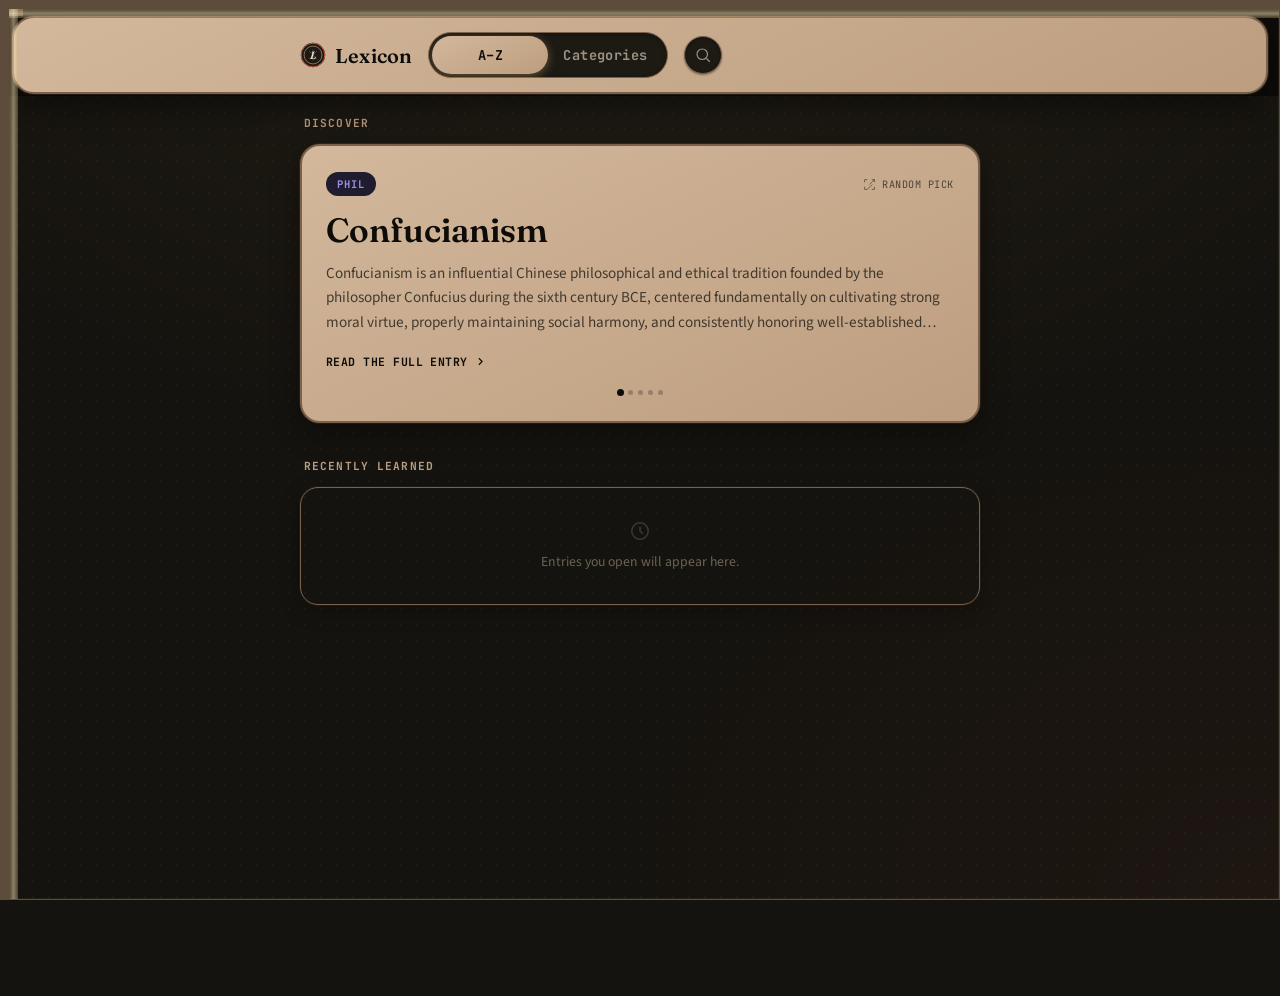
==== commit d67e1f0c: "Updating the encyclopedia app" ====
--- a/preview.html
+++ b/preview.html
@@ -25,9 +25,9 @@
   --ink-faint:  #6B6354;
   --oxblood:    #C2553D;
   --oxblood-deep: #8F3D2C;
-  --gold:       #D4AF6A;
-  --gold-soft:  #E8C988;
-  --gold-dim:   #8A6E3F;
+  --gold:       #BD9D7F;
+  --gold-soft:  #D3B89C;
+  --gold-dim:   #7B614C;
   --stone:      #4A4338;
   --hairline:   #2C2720;
   --hairline-soft: #221E18;
@@ -104,7 +104,7 @@
   --light-oxblood:    #8C3D2A;
   --light-gold:       #9C7A35;
 
-  --frame-gold: #6B5530;
+  --frame-gold: #5D4B3C;
   --frame-gold-glow: rgba(106, 85, 48, 0.35);
 
   --font-display: 'Fraunces', serif;
@@ -130,7 +130,7 @@
   color: var(--ink);
   font-family: var(--font-body);
   -webkit-tap-highlight-color: transparent;
-  height: 100%;
+  min-height: 100%;
 }
 
 body {
@@ -156,10 +156,50 @@
   inset: 0;
   z-index: 100;
   pointer-events: none;
-  border: 1.5px solid var(--frame-gold);
-  box-shadow:
-    inset 0 0 0 1px rgba(212, 175, 106, 0.08),
-    inset 0 0 32px rgba(0, 0, 0, 0.5);
+  border-top: 9px solid var(--frame-gold);
+  border-right: 1.5px solid var(--frame-gold);
+  border-bottom: 1.5px solid var(--frame-gold);
+  border-left: 9px solid var(--frame-gold);
+  box-shadow: inset 0 0 0 1px rgba(212, 175, 106, 0.08);
+}
+
+.app-frame::before {
+  content: "";
+  position: absolute;
+  top: 0;
+  bottom: 0;
+  left: 0;
+  width: 9px;
+  background: linear-gradient(90deg,
+    rgba(212,175,106,0.3) 0%,
+    rgba(255,237,196,0.5) 50%,
+    rgba(212,175,106,0.3) 100%);
+  mix-blend-mode: overlay;
+}
+
+.app-frame::after {
+  content: "";
+  position: absolute;
+  top: 0;
+  left: 0;
+  right: 0;
+  height: 9px;
+  background: linear-gradient(180deg,
+    rgba(212,175,106,0.3) 0%,
+    rgba(255,237,196,0.5) 50%,
+    rgba(212,175,106,0.3) 100%);
+  mix-blend-mode: overlay;
+}
+
+.app-frame-corner {
+  position: fixed;
+  top: 0;
+  left: 0;
+  width: 23px;
+  height: 23px;
+  z-index: 49;
+  pointer-events: none;
+  background: var(--frame-gold);
 }
 
 @media (prefers-reduced-motion: reduce) {
@@ -169,14 +209,24 @@
 /* ============================================
    TOP BAR
    ============================================ */
-.topbar {
+.topbar-backing {
   position: sticky;
   top: 0;
   z-index: 50;
-  background: rgba(21, 19, 15, 0.88);
-  backdrop-filter: blur(14px);
-  border-bottom: 1px solid var(--gold-dim);
-  box-shadow: 0 1px 0 rgba(212,175,106,0.1), 0 10px 30px rgba(0,0,0,0.35);
+  background: var(--paper-deep);
+  padding-bottom: 2px;
+}
+
+.topbar-backing.hidden-for-search {
+  display: none;
+}
+
+.topbar {
+  margin: 16px 12px 0;
+  background: linear-gradient(155deg, var(--gold-soft), var(--gold));
+  border: 2px solid var(--gold-dim);
+  border-radius: 22px;
+  box-shadow: 0 0 0 1px rgba(212,175,106,0.12), 0 14px 34px rgba(0,0,0,0.45);
 }
 
 .topbar-inner {
@@ -206,18 +256,19 @@
   font-weight: 600;
   font-size: 1.25rem;
   letter-spacing: 0.01em;
-  color: var(--ink);
+  color: var(--paper-deep);
 }
 
 .view-toggle {
   display: flex;
   background: var(--surface);
-  border: 1px solid var(--hairline);
+  border: 1px solid var(--gold-dim);
   border-radius: 100px;
   padding: 4px;
   flex: 1;
   max-width: 240px;
   position: relative;
+  box-shadow: inset 0 1px 4px rgba(0,0,0,0.35);
 }
 
 .toggle-btn {
@@ -265,8 +316,8 @@
   color: var(--ink-soft);
   border-radius: 50%;
   background: var(--surface);
-  border: 1px solid var(--hairline);
-  box-shadow: var(--shadow-xs);
+  border: 1px solid var(--gold-dim);
+  box-shadow: var(--shadow-xs), inset 0 1px 3px rgba(0,0,0,0.35);
   transition: background 0.2s ease, color 0.2s ease, box-shadow 0.2s ease, transform 0.2s ease, border-color 0.2s ease;
 }
 .search-btn:hover { background: var(--surface-raised); color: var(--gold); box-shadow: var(--shadow-gold); transform: translateY(-1px); border-color: var(--gold-dim); }
@@ -705,8 +756,7 @@
   display: flex;
   align-items: center;
   gap: 10px;
-  background: rgba(21, 19, 15, 0.95);
-  backdrop-filter: blur(14px);
+  background: rgba(17, 15, 11, 0.97);
   border-bottom: 1px solid var(--hairline);
   padding: 14px 20px;
   max-width: var(--max-width);
@@ -853,12 +903,12 @@
 }
 
 .featured-card {
-  background: var(--surface);
-  border: 1px solid var(--gold-dim);
+  background: linear-gradient(155deg, var(--gold-soft), var(--gold));
+  border: 2px solid var(--gold-dim);
   border-radius: 20px;
   padding: 26px 24px;
   cursor: pointer;
-  box-shadow: var(--shadow-md);
+  box-shadow: 0 10px 28px rgba(0,0,0,0.4), 0 0 0 1px rgba(212,175,106,0.12);
   transition: transform 0.25s cubic-bezier(0.25,0.8,0.25,1), box-shadow 0.25s ease, border-color 0.25s ease, opacity 0.5s ease;
   opacity: 1;
 }
@@ -870,8 +920,8 @@
 .featured-card:hover,
 .featured-card:focus-visible {
   transform: translateY(-3px);
-  box-shadow: var(--shadow-gold);
-  border-color: var(--gold);
+  box-shadow: 0 16px 36px rgba(0,0,0,0.45), 0 0 0 1px rgba(212,175,106,0.2);
+  border-color: var(--paper-deep);
   outline: none;
 }
 
@@ -895,7 +945,7 @@
 .featured-card-random-label {
   font-family: var(--font-mono);
   font-size: 0.64rem;
-  color: var(--ink-faint);
+  color: rgba(14,12,9,0.65);
   letter-spacing: 0.05em;
   text-transform: uppercase;
   display: flex;
@@ -904,14 +954,14 @@
 }
 
 .featured-card-random-label svg {
-  opacity: 0.7;
+  opacity: 0.75;
 }
 
 .featured-card-headword {
   font-family: var(--font-display);
   font-size: 2.1rem;
   font-weight: 600;
-  color: var(--ink);
+  color: var(--paper-deep);
   margin: 0 0 12px;
   line-height: 1.1;
 }
@@ -919,7 +969,7 @@
 .featured-card-desc {
   font-size: 0.95rem;
   line-height: 1.6;
-  color: var(--ink-soft);
+  color: rgba(14,12,9,0.72);
   margin: 0 0 16px;
   display: -webkit-box;
   -webkit-line-clamp: 3;
@@ -933,7 +983,7 @@
   font-weight: 700;
   letter-spacing: 0.04em;
   text-transform: uppercase;
-  color: var(--gold);
+  color: var(--paper-deep);
   display: inline-flex;
   align-items: center;
   gap: 6px;
@@ -959,11 +1009,11 @@
   width: 5px;
   height: 5px;
   border-radius: 50%;
-  background: var(--hairline);
+  background: rgba(14,12,9,0.25);
   transition: background 0.3s ease, transform 0.3s ease;
 }
 .featured-progress-dot.current {
-  background: var(--gold);
+  background: var(--paper-deep);
   transform: scale(1.4);
 }
 
@@ -985,13 +1035,22 @@
 
 .recent-empty-state {
   display: none;
+  flex-direction: column;
+  align-items: center;
+  gap: 10px;
   text-align: center;
-  padding: 30px 20px;
+  padding: 26px 20px;
   color: var(--ink-faint);
-  font-size: 0.88rem;
+  font-size: 0.86rem;
+}
+.recent-empty-state svg {
+  opacity: 0.5;
+}
+.recent-empty-state p {
+  margin: 0;
 }
 .recent-empty-state.visible {
-  display: block;
+  display: flex;
 }
 
 /* ============================================
@@ -1006,20 +1065,8 @@
 .entry-page-sheet {
   background: var(--light-paper);
   min-height: calc(100vh - 60px);
-  box-shadow:
-    inset 0 1px 0 rgba(255,255,255,0.5),
-    0 -12px 28px -10px rgba(0,0,0,0.45);
+  box-shadow: inset 0 1px 0 rgba(255,255,255,0.5);
   position: relative;
-}
-
-.entry-page-sheet::before {
-  content: "";
-  position: absolute;
-  top: 0;
-  left: 0;
-  right: 0;
-  height: 1px;
-  background: linear-gradient(90deg, transparent, var(--frame-gold-glow), transparent);
 }
 
 .entry-page-sheet-inner {
@@ -1136,6 +1183,7 @@
   .category-card { padding: 18px 16px; }
 
   /* Header: tighten everything else so the toggle can stay legible */
+  .topbar { margin: 14px 8px 0; border-radius: 18px; }
   .topbar-inner { padding: 10px 12px; gap: 8px; }
   .brand-text { display: none; }
   .brand-mark { width: 24px; height: 24px; }
@@ -1162,16 +1210,18 @@
 <body>
 
   <div class="app-frame" aria-hidden="true"></div>
+  <div class="app-frame-corner" aria-hidden="true"></div>
 
   <!-- Top bar -->
-  <header class="topbar">
-    <div class="topbar-inner">
+  <div class="topbar-backing">
+    <header class="topbar">
+      <div class="topbar-inner">
       <div class="brand" id="brand-home-btn" role="button" tabindex="0" aria-label="Go to home">
         <svg class="brand-mark" viewBox="0 0 32 32" fill="none">
           <circle cx="16" cy="16" r="15" fill="#1D1A14"/>
           <circle cx="16" cy="16" r="14.5" stroke="#C2553D" stroke-width="1.2"/>
-          <circle cx="16" cy="16" r="11" stroke="#D4AF6A" stroke-width="0.8"/>
-          <path d="M16 9 L16 23 M11 11 L21 21 M21 11 L11 21" stroke="#D4AF6A" stroke-width="0.7" opacity="0.5"/>
+          <circle cx="16" cy="16" r="11" stroke="#BD9D7F" stroke-width="0.8"/>
+          <path d="M16 9 L16 23 M11 11 L21 21 M21 11 L11 21" stroke="#BD9D7F" stroke-width="0.7" opacity="0.5"/>
           <text x="16" y="20.5" font-family="Fraunces, serif" font-size="13" font-style="italic" font-weight="600" fill="#ECE4D3" text-anchor="middle">L</text>
         </svg>
         <span class="brand-text">Lexicon</span>
@@ -1186,6 +1236,7 @@
       </button>
     </div>
   </header>
+  </div>
 
   <main class="main">
 
@@ -1202,7 +1253,10 @@
           <div class="recent-list" id="recent-list">
             <!-- recent entries injected here -->
           </div>
-          <p class="recent-empty-state" id="recent-empty-state">Entries you open will appear here.</p>
+          <div class="recent-empty-state" id="recent-empty-state">
+            <svg width="22" height="22" viewBox="0 0 24 24" fill="none" stroke="currentColor" stroke-width="1.5"><circle cx="12" cy="12" r="9"/><path d="M12 7v5l3 3"/></svg>
+            <p>Entries you open will appear here.</p>
+          </div>
         </div>
       </div>
     </section>
@@ -1284,7 +1338,7 @@
 
 // data/entries/*.js by build-data.js.
 
-// Built: 2026-06-26T18:15:39.355Z
+// Built: 2026-06-29T06:37:39.979Z
 
 // ============================================
 
@@ -2819,56 +2873,1296 @@
 
 // ============================================
 // LEXICON — Entries: philosophy
-// 0 entries (target: 50+)
-// Awaiting content — ask Claude to populate
-// this category to begin adding entries.
+// 50 entries (target: 50+) ✓
 // ============================================
 
 const ENTRIES_PHILOSOPHY = [
+  {
+    word: "A Priori",
+    category: "philosophy",
+    description: "A priori is a philosophical term describing knowledge or reasoning that is justified independently of direct sensory experience, relying instead purely on logic, definition, or pure reason to establish its truth. A classic example is the statement that all triangles have three sides, which can be known to be true simply by understanding what the words triangle and three sides mean, without needing to go out and physically examine any actual triangles in the world. This contrasts directly with a posteriori knowledge, which depends entirely on empirical observation and experience, such as knowing that water boils at a certain temperature, a fact that can only be established through actual experiment and direct observation rather than pure reasoning alone. The distinction between a priori and a posteriori knowledge has occupied philosophers for centuries, particularly within epistemology, the branch of philosophy concerned with the nature and scope of human knowledge. Immanuel Kant famously argued that certain a priori knowledge, which he called synthetic a priori, could actually provide substantive new information about the world rather than merely restating definitions, a claim that significantly shaped subsequent philosophical debate. Understanding this distinction remains foundational to how philosophers continue to categorize and analyze different types of human knowledge and the very different ways such knowledge can ultimately be justified."
+  },
+  {
+    word: "Buddhism",
+    category: "philosophy",
+    description: "Buddhism is a major philosophical and spiritual tradition founded by Siddhartha Gautama, commonly known as the Buddha, in ancient India around the fifth century BCE, centered fundamentally on understanding and ultimately overcoming human suffering through disciplined ethical conduct, meditation, and cultivated wisdom. At the very core of Buddhist philosophy lie the Four Noble Truths, which hold that suffering is an inherent and unavoidable part of ordinary existence, that suffering arises specifically from craving and persistent attachment, that suffering can genuinely be brought to an end, and that a specific structured path exists for achieving precisely that liberation from suffering. This path, known as the Eightfold Path, outlines specific practical guidance covering ethical conduct, focused mental discipline, and cultivated wisdom, all intended to gradually lead a sincere practitioner toward enlightenment and the eventual complete cessation of suffering. Buddhist philosophy also places very heavy emphasis on the concept of impermanence, holding that all phenomena are constantly changing and that clinging tightly to any inherently impermanent thing inevitably produces suffering, alongside the related and equally central concept of non-self, which challenges the ordinary common assumption of a fixed, permanently unchanging personal identity. Over the many centuries since its founding, Buddhism has developed into numerous distinct branches and schools across different regions of Asia and the wider world, each interpreting and emphasizing certain core original teachings somewhat differently while still sharing this same essential underlying philosophical foundation."
+  },
+  {
+    word: "Categorical Imperative",
+    category: "philosophy",
+    description: "The categorical imperative is a foundational ethical principle developed by the eighteenth-century German philosopher Immanuel Kant, holding that a moral action must be one that could reasonably be willed as a universal law applicable to absolutely everyone in a comparable situation, without exception or special pleading for oneself. Kant argued that genuine moral duty cannot depend on the specific particular consequences of an action, nor on personal desires or individual circumstances, but must instead be grounded in pure, universally applicable reason alone, entirely independent of how any specific situation might happen to turn out. One of Kant's most influential and frequently cited formulations instructs a person to act only according to that particular underlying principle which they could simultaneously and consistently will to become a genuinely universal law governing everyone's behavior, providing a rigorous practical test for genuinely evaluating the underlying moral status of any contemplated action. A further significant formulation of the same fundamental principle holds that people should always be treated as inherently valuable ends in themselves, possessing genuine inherent dignity, and never merely as instrumental means toward someone else's separate personal ends or self-interested goals. The categorical imperative stands in sharp and frequently debated philosophical contrast to consequentialist ethical theories, which instead judge the moral rightness of an action primarily by its resulting outcomes rather than by the underlying universal principle guiding that particular action."
+  },
+  {
+    word: "Determinism",
+    category: "philosophy",
+    description: "Determinism is the philosophical position holding that every single event, including every individual human thought, decision, and action, is ultimately and entirely the inevitable result of preceding causes operating in strict accordance with the fundamental laws of nature, leaving genuinely no room whatsoever for true chance or independently uncaused events. If determinism is indeed true, then in principle, given complete and total knowledge of absolutely every existing condition at any given particular moment in time, it would theoretically be possible to predict every single subsequent event with complete and total certainty, since literally nothing happens by genuine chance or pure random accident under this particular philosophical view. Determinism raises a profoundly difficult and persistently unresolved philosophical question concerning free will, since if every single human choice and decision is itself ultimately and entirely the predetermined product of prior preceding causes, it becomes genuinely unclear in what meaningful sense people can be said to freely and independently choose their own actions at all. Philosophers have proposed several distinctly different responses to this fundamental tension. Hard determinists generally accept that free will in any robust meaningful sense simply does not genuinely exist, while compatibilists instead argue that a more carefully and appropriately defined form of free will can indeed coexist with determinism, provided that actions still flow consistently from a person's own genuine internal desires and well-considered reasoning rather than entirely external coercive force. Libertarian free will theorists, by sharp contrast, reject determinism altogether, insisting that genuine human choices are not in fact fully and entirely determined by prior preceding causes."
+  },
+  {
+    word: "Empiricism",
+    category: "philosophy",
+    description: "Empiricism is a philosophical position within epistemology holding that genuine knowledge derives primarily or even entirely from direct sensory experience and careful observation, rather than from pure innate reason or abstract logical deduction alone, standing in fairly direct contrast to rationalism, which instead emphasizes reason as the primary fundamental source of reliable human knowledge. Influential empiricist philosophers, including John Locke, George Berkeley, and David Hume, argued that the human mind essentially begins as something close to a blank slate, with all of our substantive ideas and concepts ultimately derived directly from accumulated sensory experience rather than from any pre-existing innate ideas already present in the mind from birth. Locke specifically argued that even seemingly abstract complex ideas can ultimately be traced back through careful analysis to more basic, simpler sensory experiences and impressions that have subsequently been combined and meaningfully processed by the active mind. Empiricism profoundly and lastingly shaped the subsequent development of modern science, since the empiricist insistence on careful direct observation and rigorous controlled experimentation as the genuinely proper foundation for reliable knowledge directly underlies the entire modern scientific method still used today. David Hume notably pushed empiricist principles to their logical extreme, raising influential and still actively debated skeptical concerns about whether even something as seemingly basic as cause and effect can genuinely be known with full certainty purely through repeated sensory observation alone, since we never actually directly observe the underlying causal connection itself, only the simple repeated sequence of events."
+  },
+  {
+    word: "Existentialism",
+    category: "philosophy",
+    description: "Existentialism is a philosophical movement that emphasizes individual existence, deeply personal freedom, and genuine individual choice, generally holding that human beings must actively create their own essential meaning and purpose in an otherwise indifferent or even fundamentally absurd universe that provides no inherent pre-given meaning of its own. The movement gained particularly significant prominence during the twentieth century through influential philosophers including Jean-Paul Sartre, Simone de Beauvoir, and Albert Camus, many of whom were writing in the considerable shadow of the substantial devastation and disillusionment caused by the two World Wars. Sartre's frequently cited and highly influential claim that existence precedes essence captures a genuinely central existentialist idea: rather than human beings possessing some fixed, predetermined nature or purpose handed down in advance, individuals must instead actively and continuously define their own essential nature through their own ongoing free choices and resulting actions throughout life. This central existentialist emphasis on radical individual freedom also brings with it a considerable corresponding weight of genuine personal responsibility, since if people are indeed entirely free to choose, they cannot legitimately blame external circumstances or outside fate for the ultimate consequences of their own freely chosen actions. Existentialist philosophy frequently and directly grapples with deeply difficult related themes including anxiety, the seeming absurdity of existence, and authenticity, the demanding challenge of living genuinely true to one's own freely chosen values rather than simply conforming passively to external societal expectations and pressures."
+  },
+  {
+    word: "Free Will",
+    category: "philosophy",
+    description: "Free will refers to the genuine capacity of human beings to make their own independent choices that are not entirely and completely determined by prior preceding causes, representing one of philosophy's oldest, most persistently debated, and most genuinely difficult unresolved questions. The fundamental core question asks whether human decisions are truly free and independently self-determined in some meaningful sense, or whether they are instead ultimately just the inevitable predetermined product of preceding physical, psychological, and broader environmental causes operating according to fixed natural law. Several genuinely distinct philosophical positions have developed in response to this difficult question. Hard determinists argue that free will, in any robust and meaningful sense, simply does not actually exist, since literally every human choice is itself ultimately and entirely caused by preceding factors that lie well outside any individual's own direct control. Libertarian free will theorists, by contrast, maintain that people do indeed possess genuine freedom of choice, arguing that human decisions are not in fact strictly determined and that people can therefore genuinely act otherwise than they actually did in any given specific situation. Compatibilists attempt to carefully reconcile this longstanding apparent tension, arguing that free will can meaningfully coexist with determinism provided that a person's actions still flow consistently from their own genuine internal desires, beliefs, and well-considered reasoning, rather than from direct external coercion or force. The question of free will carries substantial and genuinely significant practical implications for related concepts including moral responsibility, justice, and appropriate punishment."
+  },
+  {
+    word: "Golden Mean",
+    category: "philosophy",
+    description: "The golden mean is an ethical concept most closely associated with the ancient Greek philosopher Aristotle, holding that genuine moral virtue typically lies in a carefully balanced, well-considered middle position between two corresponding extremes of clear excess and clear deficiency. According to Aristotle's influential account, courage, for example, represents the appropriate virtuous middle position between the two corresponding vices of cowardice on one extreme end and reckless foolhardiness on the opposite extreme end, with genuine courage requiring a person to feel and act with an appropriate degree of fear, neither too much nor conspicuously too little given the particular circumstances involved. Aristotle argued that this same general principle of a carefully balanced mean applies quite broadly across numerous other virtues as well, including generosity, which exists as the appropriate virtuous middle position between wasteful extravagance and excessive stinginess, and proper self-confidence, which exists appropriately between arrogant excessive pride and an unwarranted, excessive lack of genuine self-worth. Importantly, Aristotle did not intend the golden mean to function as some simple, rigid mathematical formula applicable identically and mechanically to every single situation; rather, the precise appropriate mean for any given particular virtue depends considerably on the specific individual person and their own particular circumstances, requiring careful practical wisdom to correctly identify and consistently apply in real situations. This influential concept has remained genuinely central to virtue ethics, an entire broader approach to moral philosophy that focuses primarily on cultivating good underlying character rather than focusing narrowly on specific individual actions or particular resulting consequences."
+  },
+  {
+    word: "Hedonism",
+    category: "philosophy",
+    description: "Hedonism is a philosophical position holding that pleasure and the corresponding genuine absence of pain constitute the single highest and most fundamental human good, with some philosophical versions further arguing that pleasure represents the only thing that is genuinely valuable purely for its own intrinsic sake, rather than merely valuable as a useful means toward achieving some other further separate end. Ancient philosophical schools including Epicureanism embraced a particular refined and notably more disciplined version of hedonism, arguing that genuine lasting happiness comes specifically from pursuing simple, sustainable pleasures and deliberately avoiding unnecessary pain, rather than recklessly indulging in excessive, fleeting sensory pleasures that might paradoxically produce greater pain and lasting regret later on. Epicurus himself specifically argued that the wisest, most genuinely satisfying pleasures are typically the calm, simple ones, including close meaningful friendship and a generally tranquil, untroubled mind, rather than the comparatively more intense but considerably less stable and reliable physical pleasures that many people instinctively associate with the term hedonism in everyday popular usage. Psychological hedonism, a related but genuinely distinct descriptive philosophical claim, holds that human beings are simply and inevitably motivated by the pursuit of pleasure and avoidance of pain as a basic underlying fact of human psychology and motivation, regardless of whether this particular pursuit is ultimately morally justified or not. Hedonism has faced considerable persistent philosophical criticism over the centuries, including the frequently raised practical objection that a single-minded, overly direct pursuit of pleasure can actually paradoxically undermine genuine happiness, a notable problem sometimes referred to as the hedonistic paradox."
+  },
+  {
+    word: "Idealism",
+    category: "philosophy",
+    description: "Idealism, in metaphysics, is the philosophical position holding that reality is fundamentally mental or otherwise consciousness-dependent in its basic underlying nature, standing in fairly direct contrast to materialism, which instead holds that reality is fundamentally physical and exists entirely independently of any observing mind. The philosopher George Berkeley famously and quite radically argued for a particular version of idealism holding that physical objects exist only insofar as they are actually being actively perceived by some mind, encapsulated in his frequently cited claim that to exist is simply to be perceived, a position that raises the genuinely puzzling philosophical question of what specifically happens to ordinary objects when no one happens to be actively observing them. The German philosopher Immanuel Kant developed a somewhat different and considerably more nuanced version of idealism, arguing that while some kind of external reality does indeed exist independently of any observing mind, human beings can never directly know that underlying reality exactly as it truly is in itself, since the human mind itself actively structures all incoming raw sensory experience according to its own built-in inherent mental categories. Absolute idealism, a further distinct and especially influential version developed by the philosopher Georg Wilhelm Friedrich Hegel, held that all of observable reality is ultimately a unified expression of a single overarching universal mind or rational spirit, gradually unfolding and progressively developing through history. Idealism has profoundly influenced numerous subsequent philosophical movements, even as materialist and physicalist positions came to dominate much of modern philosophy and contemporary science."
+  },
+  {
+    word: "Jainism",
+    category: "philosophy",
+    description: "Jainism is an ancient Indian philosophical and spiritual tradition, founded many centuries ago and centered fundamentally on the core principles of non-violence, deep respect for all forms of living beings, and the disciplined pursuit of personal spiritual liberation through committed ethical conduct and considerable self-restraint. Among the various core principles, ahimsa, meaning non-violence or deliberate non-harm, holds an especially central position within Jain philosophy, extending considerably further than many other philosophical or religious traditions by requiring practitioners to actively avoid causing harm to literally any living being whatsoever, including even quite small insects and other minor microscopic forms of life, a commitment that has historically shaped Jain dietary practices and broader everyday daily conduct quite significantly. Jain philosophy also places very considerable emphasis on the related principle of anekantavada, often translated as a doctrine of many-sidedness, which holds that genuine truth and underlying reality are inherently complex and can typically be legitimately and validly perceived from numerous different valid perspectives, encouraging a kind of intellectual humility and careful, open-minded consideration of other people's potentially differing viewpoints. Jain cosmology and philosophy also describe an intricate, elaborate cycle of repeated birth, death, and subsequent rebirth, with the ultimate spiritual goal being to fully escape this ongoing cycle entirely through committed ethical conduct, rigorous self-discipline, and the gradual purification of the individual soul over time. Although considerably smaller in total number of adherents compared to several other major world religions, Jainism has nonetheless exerted significant and lasting influence on broader Indian philosophy and culture, particularly regarding its uncompromising core ethical commitment to non-violence."
+  },
+  {
+    word: "Karma",
+    category: "philosophy",
+    description: "Karma is a foundational philosophical and spiritual concept originating in ancient Indian thought, central to Hinduism, Buddhism, Jainism, and several other related traditions, holding that every individual intentional action generates a corresponding consequence that will eventually return to affect the very person who originally performed that particular action, whether within this present life or, according to many traditions, within some future life. The underlying basic principle suggests that morally good, well-intentioned actions tend to produce beneficial future consequences, while harmful or malicious actions tend to produce correspondingly negative consequences, creating an essentially self-regulating moral and cosmic system operating independently of any single external divine judge actively enforcing it. In traditions that accept reincarnation, karma accumulated across an entire lifetime substantially influences the specific circumstances and overall nature of a person's subsequent future rebirth, with the ultimate spiritual goal in several of these traditions being to eventually achieve liberation from this seemingly endless ongoing cycle entirely. Karma should genuinely be distinguished quite carefully from simple notions of fate or destiny, since karma specifically and explicitly results from a person's own freely chosen actions and underlying intentions rather than being externally imposed by some other separate predetermined force entirely beyond that person's own control. The concept of karma has exerted very substantial and lasting influence on ethical thought and behavior across large portions of Asia for many centuries, encouraging careful mindful consideration of the likely consequences of one's own actions and intentions."
+  },
+  {
+    word: "Logical Positivism",
+    category: "philosophy",
+    description: "Logical positivism was an influential philosophical movement that emerged in early twentieth-century Vienna, holding that only statements which are either empirically verifiable through direct observation or true purely by logical or mathematical definition can be considered genuinely meaningful, with all other statements, including most traditional metaphysical and overtly theological claims, dismissed as fundamentally meaningless rather than simply false. Members of what became known as the Vienna Circle, a closely associated group of philosophers and scientists who championed this particular movement, argued that the proper task of philosophy itself was not to make grand, sweeping metaphysical claims about the deep underlying nature of reality, but rather to carefully clarify language and rigorously analyze the precise logical structure and meaning of legitimate scientific claims. The movement's central verification principle held that a given statement's genuine meaning is fundamentally tied directly to the specific method by which that statement could, at least in principle, actually be empirically verified through careful observation or rigorous controlled experiment. Logical positivism faced very serious and ultimately quite damaging philosophical criticism in subsequent decades, including the difficult and persistent problem that the verification principle itself could not actually be empirically verified according to its own very strict internal standard, creating an apparent significant internal contradiction within the movement's own foundational framework. Despite its considerable eventual philosophical decline by the mid-twentieth century, logical positivism left a lasting and genuinely significant influence on the subsequent philosophy of science and on rigorous analytic philosophy more broadly."
+  },
+  {
+    word: "Metaphysics",
+    category: "philosophy",
+    description: "Metaphysics is the branch of philosophy concerned with fundamental questions about the basic underlying nature of reality, existence, and being, addressing genuinely foundational questions that frequently lie well beyond what can be directly and conclusively answered through ordinary empirical scientific observation alone. Central recurring metaphysical questions include what most fundamentally exists, whether reality is ultimately physical, mental, or perhaps some combination of both, what personal identity actually consists of over time, and whether abstract entities like numbers or moral values genuinely exist independently in some meaningful sense. The term metaphysics originated somewhat accidentally from the historical title given to a particular set of writings by Aristotle that were simply organized and placed immediately after his separate works on physics within ancient collected manuscript editions, though the name has since taken on its own distinct and quite significant independent philosophical meaning. Metaphysics encompasses numerous further specific sub-areas of focused inquiry, including ontology, which specifically investigates what kinds of things genuinely exist, and questions concerning free will, personal identity, the underlying nature of time, and the genuine relationship between mind and physical body. Although certain particular metaphysical questions have occasionally been productively addressed or substantially reframed by subsequent advances in modern physics and other natural sciences, many core metaphysical questions remain genuinely open, requiring careful sustained philosophical analysis and argument rather than being directly settled by empirical scientific experiment alone."
+  },
+  {
+    word: "Nihilism",
+    category: "philosophy",
+    description: "Nihilism is a philosophical position holding that life fundamentally lacks any inherent objective meaning, purpose, or genuine intrinsic value, with some particular versions of nihilism extending this same basic skeptical view to deny the genuine existence of any objective moral truth or values whatsoever. The German philosopher Friedrich Nietzsche engaged extensively and quite influentially with nihilism, famously warning that the gradual decline of traditional religious belief and inherited absolute values in modern society risked leaving an unsettling and genuinely dangerous void of pervasive meaninglessness if people failed to actively and consciously create entirely new sources of meaning and value for themselves going forward. Importantly, Nietzsche himself was not simply advocating for nihilism as a desirable end state, but was instead diagnosing it as a serious looming cultural crisis and danger that urgently needed to be actively and thoughtfully overcome through bold individual self-creation and the genuine revaluation of previously inherited values. Existential nihilism specifically holds that the universe itself has no inherent built-in meaning or purpose, while moral nihilism more specifically denies that any objective moral facts or genuinely binding values exist at all, and epistemological nihilism goes even further, denying the very possibility of attaining any genuine reliable knowledge whatsoever. Although nihilism is sometimes casually associated in popular culture with pure despair or simple destructive negativity, many serious philosophers have instead engaged with it as a genuinely serious and challenging intellectual position requiring careful, sustained philosophical response rather than simple casual dismissal."
+  },
+  {
+    word: "Ontology",
+    category: "philosophy",
+    description: "Ontology is the branch of metaphysics specifically concerned with carefully investigating the fundamental nature of being and existence, asking foundational questions about what kinds of entities genuinely exist and how those various different existing things can be most usefully and accurately categorized and classified. Central recurring ontological questions include whether abstract objects like numbers, properties, or universal categories genuinely exist independently of any particular individual mind, whether time and space exist as substantial independent entities in their own right or merely as relations between other separately existing things, and what fundamentally distinguishes a living, conscious being from a comparatively simple non-living, non-conscious object or substance. Philosophers have proposed numerous competing and genuinely distinct ontological frameworks throughout history; substance ontology, for example, holds that the world is most fundamentally composed of distinct individual substances that possess various separate properties, while process ontology instead suggests that ongoing dynamic processes and continuous change, rather than fixed static substances, actually represent the most fundamentally basic feature of underlying reality. Ontology also plays a genuinely significant and quite practical role well beyond purely abstract philosophy, including within modern computer science, where the term ontology is used somewhat differently to describe a carefully structured framework for systematically organizing and classifying different types of information and their various meaningful relationships to one another. Careful ontological analysis remains genuinely foundational to numerous other related areas of philosophy, since clearly determining what kinds of things actually exist directly shapes how subsequent philosophical questions can even be meaningfully framed and approached."
+  },
+  {
+    word: "Pragmatism",
+    category: "philosophy",
+    description: "Pragmatism is a distinctly American philosophical movement that emerged in the late nineteenth century, holding that the genuine truth and practical meaning of any given idea or belief should be properly evaluated primarily by its actual practical consequences and genuine real-world usefulness, rather than by abstract correspondence to some independent, fixed metaphysical reality existing entirely apart from human practical experience. Influential pragmatist philosophers, including Charles Sanders Peirce, William James, and John Dewey, each argued in their own particular way that ideas should genuinely be understood essentially as practical tools for successfully and effectively navigating and interacting with the world, rather than as abstract, fixed representations of some separate, independently existing objective truth that exists entirely apart from all practical human purposes. William James, in particular, argued quite influentially that a given belief can reasonably be considered genuinely true specifically if it consistently proves itself reliably useful and practically successful when actually acted upon and tested in real-world practical situations, a notably practical and experience-centered approach to the often abstract and difficult traditional philosophical question of truth. John Dewey extended and substantially developed these same core pragmatist principles considerably further into education and broader democratic political theory, arguing that learning itself should be genuinely grounded in direct practical experience and active hands-on real-world experimentation rather than relying primarily on abstract theoretical instruction alone. Pragmatism profoundly and lastingly shaped subsequent American intellectual culture, exerting significant ongoing influence across law, education, and psychology, alongside philosophy itself."
+  },
+  {
+    word: "Rationalism",
+    category: "philosophy",
+    description: "Rationalism is a philosophical position within epistemology holding that reason, rather than direct sensory experience, serves as the primary and most fundamentally reliable source of genuine human knowledge, standing in fairly direct contrast to empiricism, which instead emphasizes careful sensory observation and experience as the principal foundational source of reliable knowledge. Influential rationalist philosophers, including René Descartes, Baruch Spinoza, and Gottfried Wilhelm Leibniz, each argued that certain fundamental truths can genuinely be known directly through pure careful reason alone, entirely independent of any particular sensory experience, often citing foundational mathematical and logical truths as especially clear and compelling examples of this kind of directly rational knowledge. Descartes famously sought to systematically establish secure philosophical knowledge by deliberately and methodically doubting absolutely everything that could conceivably be doubted, ultimately arriving at his well-known foundational conclusion that the very fact of his own active thinking proved decisively that he himself must genuinely exist, encapsulated in his famous declaration I think, therefore I am. Rationalists generally argue that the human mind already possesses certain genuinely innate ideas or rational capacities present from birth, rather than the mind beginning as a completely blank slate that is then entirely and exclusively filled through subsequent accumulated sensory experience alone. The historical and ongoing philosophical tension between rationalism and empiricism has profoundly shaped much of the subsequent history of Western philosophy, with various later philosophers, including Immanuel Kant, attempting to thoughtfully synthesize meaningful key insights drawn from both of these two seemingly opposing philosophical traditions."
+  },
+  {
+    word: "Skepticism",
+    category: "philosophy",
+    description: "Skepticism is a philosophical position or general approach that systematically questions the genuine possibility of attaining certain, fully reliable knowledge, raising careful, sustained doubt about whether human beings can ever truly know anything with complete and total certainty in the way that many people ordinarily and unreflectively assume in everyday life. Ancient Greek skeptics, including the philosopher Pyrrho and his subsequent influential followers, argued that since equally compelling, persuasive arguments can frequently be constructed on opposing sides of nearly any given philosophical question, the genuinely wise and appropriately cautious response is to deliberately suspend firm judgment entirely rather than confidently committing to any particular definitive claimed position. The philosopher René Descartes famously and quite influentially employed a structured form of methodological skepticism as a deliberate philosophical tool, systematically and deliberately doubting absolutely everything that could conceivably be doubted in order to ultimately identify some small core of genuinely indubitable foundational certainty upon which more reliable subsequent knowledge could then be carefully and systematically rebuilt. David Hume later raised particularly influential and still widely discussed skeptical concerns specifically regarding causation, persuasively arguing that we never actually directly observe one event genuinely causing another, but merely observe a habitually repeated sequence of events occurring one after another. While certain extreme and quite radical forms of skepticism risk descending into a kind of frustratingly unproductive complete paralysis, more carefully moderate skeptical approaches have proven genuinely valuable throughout the history of philosophy, encouraging appropriately careful, rigorous scrutiny of unquestioned assumptions and helping to meaningfully guard against unwarranted, excessive overconfidence in claimed knowledge."
+  },
+  {
+    word: "Tabula Rasa",
+    category: "philosophy",
+    description: "Tabula rasa, a Latin phrase translating roughly as blank slate, is a philosophical concept holding that the human mind begins entirely empty and devoid of any pre-existing innate ideas or built-in knowledge at birth, with all subsequent substantive knowledge and ideas instead being gradually acquired afterward through accumulated sensory experience and careful ongoing observation of the surrounding world. The philosopher John Locke became particularly associated with this influential concept, arguing quite directly and explicitly against the rationalist position that certain ideas are genuinely innate or somehow already present in the mind from birth, instead maintaining that the mind starts out essentially blank and is then progressively filled and meaningfully shaped entirely through lived experience over time. According to this particular and quite influential view, complex abstract ideas ultimately derive through careful subsequent mental processing from simpler basic sensory impressions, with the active mind combining, comparing, and thoughtfully reflecting upon these accumulated basic raw sensory impressions over time to gradually construct increasingly more complex and sophisticated subsequent ideas and concepts. The concept of tabula rasa carries genuinely significant and far-reaching practical implications well beyond purely abstract philosophy, suggesting that human character, ability, and resulting overall life outcomes are substantially shaped by environment, education, and accumulated lived experience rather than being simply and inevitably fixed by some innate, unchangeable nature present from birth. This particular foundational idea has significantly influenced subsequent thinking across psychology, education, and broader political philosophy, particularly regarding ongoing debates concerning the relative importance of nature compared to nurture in genuinely shaping human development and behavior."
+  },
+  {
+    word: "Qualia",
+    category: "philosophy",
+    description: "Qualia refers to the subjective, individually experienced qualities of conscious mental states, such as the particular felt redness of seeing red, the specific felt sharpness of physical pain, or the distinctly particular taste of a given food, representing the genuinely felt, first-person inner character of an experience rather than any objective external physical description of that same underlying experience. Philosophers have long debated whether these specifically subjective qualia can ever genuinely be fully explained through purely objective physical or neurological description alone, since a complete and detailed scientific account of precisely what happens within the brain during a given experience still seems to leave out something genuinely essential: what that particular experience actually feels like from the inside, from the specific first-person subjective perspective of the person directly having it. The well-known philosophical thought experiment commonly called Mary's Room vividly illustrates this difficult problem, imagining a brilliant scientist who has spent her entire life living within a strictly black-and-white room, learning absolutely everything physically knowable about the precise science of color perception, yet who would still seemingly learn something genuinely new and previously unknown to her the very first moment she actually steps outside and sees the color red directly for herself. This persistent and challenging problem of qualia remains genuinely central to the broader philosophy of mind, directly raising the famously difficult question of why and how physical neural processes occurring within the brain give rise to subjective conscious experience at all, a particular puzzle that some philosophers have specifically termed the hard problem of consciousness."
+  },
+  {
+    word: "Utilitarianism",
+    category: "philosophy",
+    description: "Utilitarianism is an influential ethical theory holding that the morally right action in any given situation is fundamentally the one that produces the greatest possible overall amount of happiness or well-being for the greatest possible total number of people affected by that particular action. Developed significantly by philosophers Jeremy Bentham and John Stuart Mill, utilitarianism represents a genuinely consequentialist ethical theory, meaning that the moral rightness of any given action is judged primarily and most fundamentally by its actual resulting consequences, rather than by any fixed, universal underlying rule or by the specific particular underlying intention behind that action. Bentham specifically proposed a detailed felicific calculus, a structured systematic method for carefully measuring and directly comparing the relative pleasure and pain produced by different available possible actions, considering relevant factors including the intensity, duration, and overall certainty of the resulting pleasure or pain in question. Mill later substantially refined this same basic utilitarian framework, importantly arguing that different distinct kinds of pleasure can genuinely differ meaningfully in their underlying overall quality, with more intellectually engaging higher pleasures generally counting for considerably more than comparatively simpler, more immediate physical pleasures within the same theory. Critics of utilitarianism have frequently and persistently raised the difficult practical objection that the theory can seemingly justify clearly troubling or genuinely unjust actions provided they happen to produce sufficiently positive aggregate consequences overall, alongside other related significant practical challenges involved in actually and reliably measuring and meaningfully comparing happiness across many entirely different individual people."
+  },
+  {
+    word: "Virtue Ethics",
+    category: "philosophy",
+    description: "Virtue ethics is an approach to moral philosophy that focuses primarily on the underlying character and settled habitual dispositions of the morally acting person, rather than focusing more narrowly on the specific rightness of individual isolated actions or on the resulting particular consequences those actions happen to produce. Tracing its origins most directly back to ancient Greek philosophers, especially Aristotle, virtue ethics holds that genuine moral living consists primarily in cultivating settled virtuous character traits, including courage, honesty, and practical wisdom, through deliberately repeated practice and consistent habituation over an extended period of time, rather than through simply following a fixed external set of explicit moral rules. According to this particular approach, a genuinely virtuous person reliably acts well specifically because they have, over time, become the kind of person who naturally and consistently desires and chooses to act well, rather than because they are merely calculating likely consequences or carefully consulting some external rulebook before each individual decision. Aristotle's influential related concept of the golden mean holds that each individual virtue represents an appropriately balanced middle position between two corresponding extremes of clear excess and clear deficiency, requiring careful practical wisdom to correctly identify in any given specific situation. Virtue ethics experienced a substantial and quite significant philosophical revival during the twentieth century, as philosophers increasingly grew dissatisfied with the perceived significant limitations of both rule-based deontological ethics and consequence-focused utilitarian ethics, finding virtue ethics' sustained focus on genuine underlying character and habituated practical wisdom to be a genuinely valuable and importantly distinct alternative approach."
+  },
+  {
+    word: "Will to Power",
+    category: "philosophy",
+    description: "The will to power is a central and frequently discussed philosophical concept developed by the German philosopher Friedrich Nietzsche, describing what he viewed as a fundamental underlying human drive toward growth, genuine self-overcoming, and the active assertion and meaningful expression of one's own developed capabilities and strength. Nietzsche argued that this particular underlying drive operates at a level considerably more fundamental than simpler, more straightforward drives like the basic desire for pleasure or simple ordinary survival, suggesting instead that human beings are most fundamentally and deeply motivated by an underlying desire to grow, to meaningfully overcome significant obstacles, and to genuinely express and develop their own particular individual capabilities as fully and completely as possible. Importantly, Nietzsche did not intend the will to power to be understood as a narrow, crude desire merely for direct political domination over others or simple control, although this particular concept has unfortunately sometimes been seriously misinterpreted and badly distorted in exactly that overly narrow and simplistic way by various later readers. Instead, Nietzsche applied this broader underlying concept quite expansively across art, intellectual achievement, and individual personal development, suggesting that even seemingly quite different specific human activities and pursuits can ultimately be understood as various distinct particular expressions of this same single underlying fundamental drive. The will to power remains a genuinely central but also notoriously difficult and frequently contested concept within Nietzsche's broader philosophy, and continues to be actively debated and reinterpreted by philosophers and scholars studying his substantial body of work today."
+  },
+  {
+    word: "Xenophanes' Critique",
+    category: "philosophy",
+    description: "Xenophanes' critique refers to a particularly influential early philosophical argument made by the ancient Greek philosopher Xenophanes, who lived around the sixth century BCE and offered one of the very earliest sustained and recorded philosophical critiques of conventional anthropomorphic religious belief, the widespread common practice of depicting and conceiving of the gods in distinctly human form, complete with human emotions, flaws, and characteristically human behavior. Xenophanes pointedly observed that different distinct cultures throughout the known world tended to depict and imagine their own particular gods as physically resembling themselves, famously noting that Ethiopians described their own gods as dark-skinned and flat-nosed, while Thracians instead described their own gods as fair-skinned and red-haired, a telling observed pattern he used skillfully to argue that such culturally specific human depictions of divinity likely reflect mere human projection and familiar cultural bias rather than any genuine accurate underlying religious or metaphysical truth. Building directly on this initial observation, Xenophanes argued instead for a more abstract, philosophically grounded conception of divinity, suggesting that any genuinely worthy ultimate god should reasonably be conceived as fundamentally unlike ordinary limited humans in both physical form and characteristic behavior, and as comparatively unmoving, unchanging, and governing the world through pure thought alone rather than through direct physical action. This early and quite influential critique helped meaningfully establish a lasting and significant philosophical tradition of carefully and critically examining inherited conventional religious belief through the careful application of independent rational argument and analysis, substantially influencing considerable subsequent Greek philosophical thought."
+  },
+  {
+    word: "Yin and Yang",
+    category: "philosophy",
+    description: "Yin and yang is a foundational concept in traditional Chinese philosophy describing two complementary, fundamentally interconnected, and necessarily interdependent forces or principles that together constitute the entire underlying structure and dynamic functioning of the natural world and broader universe more generally. Yin is generally associated with qualities including darkness, passivity, receptivity, and the feminine, while yang is correspondingly associated with light, activity, assertiveness, and the masculine, though crucially, neither of these two complementary forces is ever considered superior or somehow more genuinely fundamental than the other within authentic traditional Chinese philosophical thought. The relationship between yin and yang is fundamentally and necessarily understood as dynamic and continuously changing rather than fixed or static, with each force naturally containing at least some small inherent seed of its direct opposite within itself, and with the overall relative balance between the two continuously shifting back and forth in a perpetual, ongoing natural cycle. This influential and deeply embedded concept profoundly shapes traditional Chinese medicine, which holds that genuine good health specifically requires an appropriately balanced relative state between yin and yang forces within the human body, alongside traditional Chinese cosmology, martial arts practice, and various other significant related fields of traditional thought and practice. Far from describing any simple, fixed opposition between supposed good and supposed evil, yin and yang instead describes a more subtle, nuanced philosophy of fundamental complementarity, in which seemingly opposite forces are properly understood as necessarily interdependent and mutually defining rather than being genuinely separate or fundamentally opposed to one another."
+  },
+  {
+    word: "Zeno's Paradoxes",
+    category: "philosophy",
+    description: "Zeno's paradoxes are a well-known set of carefully constructed philosophical puzzles devised by the ancient Greek philosopher Zeno of Elea, designed to challenge and seriously call into question the seemingly intuitive common-sense notions of motion, space, and time through the careful use of rigorous logical argument. In his famous Achilles and the Tortoise paradox, Zeno argued that a notably swift runner like the legendary Achilles could never actually succeed in overtaking a considerably slower tortoise given even a fairly modest head start, since by the time Achilles reaches the tortoise's original starting position, the tortoise will have already moved some further distance ahead, with this same basic pattern seemingly repeating indefinitely. In his related dichotomy paradox, Zeno argued more generally that any object attempting to travel even a relatively short, finite distance must first travel exactly half of that total distance, then half of the remaining distance, and so on indefinitely, seemingly suggesting that completing even an ordinary finite journey would require completing an apparently infinite number of distinct smaller steps. Although these paradoxes do not ultimately disprove that genuine motion actually occurs in the everyday observable world, since people obviously and reliably move from one place to another, they raised remarkably difficult, persistent questions about the underlying logical nature of infinity, continuity, and the proper structure of space and time that occupied philosophers for an exceptionally long time. Modern mathematics, particularly calculus, eventually provided considerably more rigorous formal tools for addressing many of the specific technical issues Zeno's paradoxes had so influentially raised."
+  },
+  {
+    word: "Absurdism",
+    category: "philosophy",
+    description: "Absurdism is a philosophical position, most closely associated with the writer and philosopher Albert Camus, holding that human beings naturally and persistently seek genuine inherent meaning and clear order in life, while the universe itself remains fundamentally indifferent, silent, and ultimately devoid of any such inherent meaning, creating what Camus termed a genuine and inescapable absurd tension between this persistent human longing and the universe's basic indifference. Camus explored this central tension memorably through his retelling of the ancient Greek myth of Sisyphus, a figure condemned for eternity to repeatedly push a heavy boulder up a steep mountain, only to watch it helplessly roll back down again just before reaching the top, an endlessly repeated task Camus used as a vivid metaphor for the seemingly futile, repetitive nature of much ordinary human existence and effort. Rather than concluding from this basic absurd tension that suicide or simple despair represents the rational response, Camus instead controversially argued that people should consciously embrace this fundamental absurdity directly and continue living anyway, finding genuine meaning specifically in the very act of ongoing rebellion against an indifferent universe, rather than meaning being handed down from any external source. Absurdism shares certain significant similarities with existentialism, particularly its shared focus on individual meaning-making in a universe lacking any inherent given purpose, though Camus himself notably resisted being too closely identified with the existentialist label. Absurdist philosophy continues to influence contemporary thinking about meaning, purpose, and the appropriate human psychological response to an indifferent, uncaring universe."
+  },
+  {
+    word: "Confucianism",
+    category: "philosophy",
+    description: "Confucianism is an influential Chinese philosophical and ethical tradition founded by the philosopher Confucius during the sixth century BCE, centered fundamentally on cultivating strong moral virtue, properly maintaining social harmony, and consistently honoring well-established traditional relationships and corresponding social obligations within a properly ordered society. Confucius placed very considerable emphasis on the core concept of ren, often translated as benevolence or genuine humaneness, holding that the cultivation of strong inner moral character and consistent genuine compassion toward other people represents the proper foundational basis for both well-ordered individual conduct and, by direct extension, a genuinely well-ordered, harmonious broader society. Confucian philosophy also strongly emphasizes the considerable importance of properly structured social relationships and corresponding social roles, including the relationships between ruler and subject, parent and child, and between friends, with each particular relationship carrying its own specific corresponding set of mutual responsibilities and reciprocal obligations that, when properly fulfilled, were believed to maintain genuine broader social harmony. The related concept of filial piety, involving deep, genuine respect and proper ongoing care for one's own parents and broader extended family, holds an especially central position within traditional Confucian ethics and the resulting broader social order it consistently describes and recommends. Confucianism has profoundly and lastingly shaped East Asian culture, education, and government for well over two thousand years, continuing to meaningfully influence social values and broader expectations across considerable parts of the region even today."
+  },
+  {
+    word: "Deontology",
+    category: "philosophy",
+    description: "Deontology is an ethical theory holding that the moral rightness of a given action depends fundamentally on whether that particular action properly conforms to certain established moral rules or genuine inherent duties, rather than depending primarily on the specific resulting consequences that action happens to produce, standing in fairly direct contrast to consequentialist ethical theories like utilitarianism. The philosopher Immanuel Kant developed one of the most genuinely influential deontological ethical frameworks, arguing through his well-known categorical imperative that certain actions are simply inherently right or inherently wrong as a basic fundamental matter of rational principle, entirely independent of whatever particular consequences those specific actions might happen to actually produce in any given situation. Under typical deontological ethical frameworks, certain specific actions, including deliberately lying or knowingly breaking a clearly given promise, are generally considered to be inherently wrong even if, in some particular unusual case, performing that same action might happen to produce a genuinely better overall outcome than the available alternative of simply telling the truth or properly keeping one's word. Critics of deontological ethical theories frequently raise the genuinely difficult practical objection that rigidly following fixed moral rules can sometimes lead to clearly troubling or undesirable outcomes in certain unusual specific situations, while committed deontologists generally respond by arguing that consistently and reliably adhering to genuine moral duty, rather than merely calculating likely resulting consequences, is precisely and exactly what authentic, reliable morality actually requires of a person."
+  },
+  {
+    word: "Epistemology",
+    category: "philosophy",
+    description: "Epistemology is the branch of philosophy concerned with investigating the fundamental nature, proper scope, and ultimate limits of human knowledge, addressing foundational questions including what knowledge actually is, how it can reliably be acquired, and what distinguishes genuine, properly justified knowledge from simple mere unsupported belief or opinion. A traditional and historically influential definition holds that knowledge consists specifically of justified true belief, meaning that for a person to genuinely know something, that belief must actually be true, the person must genuinely believe it, and crucially, must also possess adequate proper justification or sufficiently good supporting reason for holding that belief in the first place. However, philosopher Edmund Gettier famously challenged this traditional definition in 1963 by carefully constructing specific cases in which a person seemingly holds a justified true belief purely by lucky accident or coincidence rather than through any genuinely reliable underlying process, raising serious doubts about whether justified true belief is sufficient on its own to constitute genuine knowledge. Epistemology also carefully examines the relative merits of different proposed sources of knowledge, including direct sensory perception, careful logical reasoning, relevant personal memory, and reliable testimony from others, while seriously grappling with persistent skeptical challenges that question whether genuinely certain knowledge is even possible for human beings to attain. As one of philosophy's most foundational core branches, epistemology directly shapes how virtually every other area of philosophy is properly approached and pursued."
+  },
+  {
+    word: "Falsifiability",
+    category: "philosophy",
+    description: "Falsifiability is a concept in the philosophy of science, developed most prominently and influentially by the philosopher Karl Popper, holding that for a given theory or specific claim to genuinely count as properly scientific, it must in principle be capable of being shown false through some possible careful observation or controlled experiment, even if that particular theory actually happens to be true in fact. Popper argued quite influentially that this falsifiability criterion meaningfully distinguishes genuine scientific theories from non-scientific or pseudo-scientific claims, since a theory that could not conceivably be disproven by any possible observation or evidence whatsoever, regardless of what might actually happen to be observed in reality, fails to make any genuinely meaningful or testable predictions about the observable world at all. According to this particular and quite influential view, scientific progress proceeds specifically through the careful proposing of bold testable hypotheses and then actively and rigorously attempting to falsify them through controlled experiment and careful observation, with genuinely good scientific theories being precisely those that have so far successfully survived repeated and genuinely serious careful attempts at falsification. Popper specifically and famously criticized certain theories, including some particular versions of Marxism and Freudian psychoanalysis, arguing that their proponents could seemingly always reinterpret literally any possible observation as fully consistent with the theory in question, thereby rendering that particular theory effectively unfalsifiable and, in Popper's own considered view, genuinely unscientific as a result. Falsifiability remains a genuinely influential, though not entirely uncontroversial, criterion within the broader philosophy of science for carefully and rigorously distinguishing science from non-science."
+  },
+  {
+    word: "Gettier Problem",
+    category: "philosophy",
+    description: "The Gettier problem is a significant philosophical challenge raised by philosopher Edmund Gettier in 1963, directly questioning the long-standing traditional definition of knowledge as simply justified true belief by carefully constructing specific cases in which a person seemingly possesses a justified true belief, yet most people's strong considered intuition suggests that this person does not actually possess genuine knowledge in any meaningful sense. In one of Gettier's original illustrative examples, a person reasonably believes, based on seemingly adequate evidence, that a particular colleague will get a certain job and has exactly ten coins in their own pocket, and therefore concludes that whoever ultimately gets the job has exactly ten coins in their pocket; if it then turns out, purely by coincidence, that the original person themselves gets the job and happens to also have exactly ten coins, their final belief turns out to be true and was indeed justified, yet seems intuitively to count as a lucky accident rather than genuine knowledge. These carefully constructed Gettier-style cases reveal that justified true belief can sometimes arise through pure coincidence rather than through any genuinely reliable underlying process that meaningfully connects the relevant justification to the resulting belief's actual truth. Philosophers have proposed numerous different possible solutions in response, including adding a further fourth required condition to the original definition, though no single proposed solution has yet achieved truly broad, settled philosophical consensus. The Gettier problem remains a genuinely central, actively ongoing topic of discussion within contemporary epistemology."
+  },
+  {
+    word: "Hermeneutics",
+    category: "philosophy",
+    description: "Hermeneutics is the branch of philosophy concerned with the careful theory and disciplined practice of interpretation, particularly focused on how people can come to properly understand texts, language, and broader meaningful human communication and action. Originally developed and applied specifically to the careful, disciplined interpretation of religious scripture and other significant historical texts, hermeneutics has since expanded considerably to address much broader philosophical questions concerning how genuine understanding itself actually occurs and reliably operates in general. The philosopher Hans-Georg Gadamer significantly and quite influentially developed philosophical hermeneutics considerably further, arguing that genuine understanding always necessarily occurs from within a person's own particular historical and cultural situation, meaning that a reader's own existing assumptions and broader context inevitably and unavoidably shape how they actually come to interpret and understand any given text or communication. Gadamer introduced the particularly influential concept of the hermeneutic circle, describing how properly understanding any individual specific part of a text genuinely requires some prior reasonable understanding of the broader overall whole, while understanding that same broader overall whole simultaneously and necessarily depends on properly understanding its many individual constituent parts, creating an ongoing interpretive process rather than a single completed final step. Hermeneutics carries significant and genuinely substantial implications well beyond pure philosophy, influencing fields including theology, law, and literary criticism, wherever careful, disciplined interpretation of meaningful texts and human communication remains genuinely central to the discipline's core practice and concerns."
+  },
+  {
+    word: "Innate Ideas",
+    category: "philosophy",
+    description: "Innate ideas are concepts or pieces of knowledge that, according to certain rationalist philosophers, are already genuinely present within the human mind from birth, rather than being acquired afterward entirely through subsequent accumulated sensory experience, standing in fairly direct contrast to the competing empiricist view that the mind begins as a complete blank slate. The philosopher René Descartes argued that certain particular ideas, including the basic concept of God and fundamental mathematical truths, are genuinely innate, reasoning that the human mind could not plausibly have derived such notably abstract and seemingly perfect ideas purely from limited, necessarily imperfect ordinary sensory experience alone. Gottfried Wilhelm Leibniz similarly defended a considered version of innate ideas, though he proposed that these ideas exist within the mind initially only as a kind of underlying latent disposition or built-in potential, requiring actual subsequent experience to properly draw them out and bring them into full conscious awareness, rather than existing already fully formed and immediately consciously accessible from birth. John Locke mounted an extensive and quite influential empiricist challenge against the very concept of innate ideas, arguing that if such ideas were indeed genuinely innate and universal among all people, they should reasonably be expected to appear consistently and equally among literally all people, including very young children and various so-called savages, which Locke maintained does not actually seem to be the case in reality. The substantial philosophical debate over innate ideas remains directly and closely connected to the broader and still ongoing significant rationalism versus empiricism debate within epistemology."
+  },
+  {
+    word: "Just War Theory",
+    category: "philosophy",
+    description: "Just war theory is a body of philosophical and ethical thought that carefully examines the morally appropriate conditions under which engaging in war can genuinely be considered justified, alongside the proper, ethically appropriate conduct that should reasonably govern how such a war is actually fought once it has properly begun. The theory is traditionally divided into two genuinely distinct related parts: jus ad bellum, which carefully addresses the specific conditions required for justly entering into war in the first place, and jus in bello, which separately addresses the appropriate ethical conduct of the actual fighting once a war has already begun. Conditions traditionally required under jus ad bellum generally include having a sufficiently just underlying cause for war, such as genuine legitimate self-defense, possessing proper recognized legitimate authority to actually declare war, and reasonably exhausting all other available peaceful alternatives before formally resorting to war as a last meaningful resort. Jus in bello principles, by contrast, typically require maintaining careful proportionality in the use of force and consistently distinguishing combatants from non-combatant civilians, prohibiting deliberately targeting innocent civilians even when pursuing an otherwise generally just overall military cause. Just war theory traces its philosophical origins back many centuries to thinkers including Augustine and Thomas Aquinas, and continues to directly and significantly inform contemporary international law and ongoing ethical debate surrounding the appropriate conduct of modern warfare today."
+  },
+  {
+    word: "Kantian Ethics",
+    category: "philosophy",
+    description: "Kantian ethics refers to the broader moral philosophy developed by the German philosopher Immanuel Kant, centered fundamentally on the idea that genuine moral worth derives specifically from acting consistently out of a sincere sense of duty and properly grounded rational principle, rather than from simply pursuing pleasant feelings, calculated self-interest, or even otherwise desirable resulting consequences. Kant argued that genuinely moral actions must be performed specifically for the sake of fulfilling clear moral duty itself, maintaining that an action loses much of its genuine moral worth if it is instead performed merely because it happens to feel personally satisfying or because it conveniently serves some other separate self-interested ulterior purpose. Central to this broader ethical framework is Kant's well-known categorical imperative, which provides a structured, rigorous rational test for properly determining genuine moral duty by carefully asking whether the specific underlying principle guiding a contemplated action could reasonably be willed and consistently applied as a genuinely universal law for absolutely everyone. Kant also placed considerable, genuine emphasis on human dignity and inherent autonomy, firmly insisting that people should always be treated as inherently valuable ends in themselves, never merely as convenient instrumental means toward someone else's separate self-interested ends. Kantian ethics remains enormously influential within contemporary moral philosophy, frequently and usefully contrasted against consequentialist ethical theories like utilitarianism, which instead judge an action's moral worth primarily by its actual resulting outcomes rather than its underlying motivating principle."
+  },
+  {
+    word: "Liberalism",
+    category: "philosophy",
+    description: "Liberalism, as a significant tradition within political philosophy, broadly emphasizes individual liberty, fundamental human rights, and meaningful limits on legitimate governmental power as genuinely foundational core political values and organizing principles. Classical liberal thinkers, including John Locke, argued quite influentially that individuals possess certain fundamental natural rights, including life, liberty, and private property, which legitimate government exists specifically and primarily to properly protect, with political authority itself ultimately deriving its own legitimacy from the genuine ongoing consent of those who are actually being governed. Liberal political philosophy generally favors meaningfully limited government, the protection of individual civil liberties including free speech and religious freedom, and reasonably open competitive markets, while differing considerably among various liberal thinkers regarding the genuinely appropriate proper scope and extent of legitimate government intervention in social and economic life more broadly. Egalitarian liberal thinkers, including the philosopher John Rawls, substantially expanded traditional liberal theory by directly and seriously grappling with difficult questions of social and economic justice, with Rawls specifically and famously arguing that genuinely just social and political institutions are precisely those that informed, rational people would reasonably choose from behind a hypothetical veil of ignorance, without yet actually knowing their own eventual specific position within the resulting society. Liberalism has profoundly and lastingly shaped modern democratic political institutions and continues to be actively and seriously debated, refined, and contested within contemporary political philosophy today."
+  },
+  {
+    word: "Materialism",
+    category: "philosophy",
+    description: "Materialism, in metaphysics, is the philosophical position holding that physical matter constitutes the single most fundamental underlying substance of reality, and that all existing phenomena, including human consciousness and subjective mental states, can ultimately be properly explained and accounted for entirely in terms of underlying physical processes and interactions. Standing in fairly direct contrast to idealism, which instead holds that reality is fundamentally mental in nature, materialism maintains that the mind itself either simply is, or at the very least entirely and necessarily depends upon, underlying physical brain processes and neural activity, leaving genuinely no independent room for any non-physical mental substance existing entirely separate from physical matter. Philosophers have proposed several distinct specific materialist positions regarding the particularly difficult mind-body problem, including identity theory, which holds that mental states simply are quite literally identical to specific corresponding physical brain states, and functionalism, which instead holds that mental states are most properly defined by their particular functional role within an information-processing system rather than by their specific underlying physical composition or substrate. Materialism has gained very considerable, substantial support from modern neuroscience, which has steadily revealed increasingly detailed and specific connections between particular brain activity and given corresponding mental states and processes. Critics of materialism, however, continue to raise the persistently difficult problem of qualia and the broader hard problem of consciousness, questioning whether subjective conscious experience can genuinely and fully be adequately explained in purely physical terms alone, without leaving something significant out entirely."
+  },
+  {
+    word: "Natural Law",
+    category: "philosophy",
+    description: "Natural law is a philosophical and legal theory holding that certain fundamental moral principles are inherently built into the very basic structure of human nature and the broader universe itself, and can therefore genuinely be discovered through careful reason, existing entirely independently of any particular specific human-made positive law or social convention. The philosopher Thomas Aquinas significantly and influentially developed Christian natural law theory, arguing that human reason allows people to properly discern certain basic fundamental moral principles, including the genuine wrongness of murder, that directly reflect and participate in a broader divine rational order governing the entire universe. Natural law theorists generally hold that human-made positive law should properly conform to these same underlying fundamental natural moral principles, with several particular natural law theorists going so far as to argue that any specific human law that directly and seriously contradicts genuine natural law thereby loses much of its own legitimate proper authority as a result. This particular theoretical framework has exerted very considerable and lasting influence on subsequent Western legal and broader political thought, including directly informing influential historical documents asserting that certain fundamental human rights are inherent and unalienable rather than being merely granted by any particular specific government. Critics of natural law theory frequently raise the considerable difficulty of reliably and consistently determining precisely what natural law actually and specifically requires in any given case, given the persistent fact of substantial ongoing disagreement among different serious thinkers regarding what exactly constitutes genuine, authentic human nature in the first place."
+  },
+  {
+    word: "Phenomenology",
+    category: "philosophy",
+    description: "Phenomenology is a philosophical approach, founded primarily by the philosopher Edmund Husserl, that focuses specifically on carefully and rigorously describing conscious experience precisely as it is actually subjectively lived and directly experienced from the first-person perspective, deliberately setting aside, at least temporarily, broader external questions about the underlying objective physical or metaphysical reality behind that experience. Husserl developed a specific careful method called bracketing, deliberately suspending ordinary natural assumptions about the external world in order to more directly and carefully examine the genuine basic underlying structure of conscious experience itself, focusing specifically on how given phenomena actually present themselves directly to consciousness. Central to phenomenology is the closely related concept of intentionality, the basic fundamental idea that consciousness is always inherently directed toward something specific, meaning that a person does not simply experience some abstract free-floating consciousness in general, but is always consciously and specifically thinking about, perceiving, or otherwise directly experiencing some particular specific object or situation. Martin Heidegger, originally a student of Husserl, substantially and influentially extended phenomenology considerably further, applying this same basic phenomenological method directly to fundamental questions of being and authentic existence rather than narrowly restricting it to consciousness alone. Phenomenology has significantly influenced numerous subsequent philosophical movements, including existentialism, and continues to meaningfully inform contemporary serious discussions in the broader philosophy of mind and in cognitive science more generally."
+  },
+  {
+    word: "Relativism",
+    category: "philosophy",
+    description: "Relativism is a philosophical position holding that truth, particular moral values, or genuine knowledge are not fixed or absolute, but instead vary meaningfully depending on the specific individual person, particular surrounding culture, or specific historical context involved, with no single universally and objectively correct perspective genuinely existing independently of these varying particular contexts. Moral relativism specifically holds that there are genuinely no objective universal moral truths that apply equally and identically to literally everyone, arguing instead that moral standards are properly understood as having been constructed by particular individual cultures or societies, meaning that an action considered morally acceptable within one given culture might reasonably be considered morally wrong within an entirely different one. Cultural relativism, a closely related but technically more specifically descriptive position, holds that different cultures genuinely do possess different moral codes and standards, a largely empirical observational claim that does not necessarily itself entail the further, more contestable normative claim that all such differing moral codes are therefore equally valid or correct. Critics of moral relativism frequently raise the difficult and persistent objection that the position seems to make it genuinely impossible to coherently criticize clearly troubling practices occurring within other distinct cultures, since relativism appears to deny that any single objective external standard could ever properly apply across genuinely different cultures in the first place. Defenders of relativism, by contrast, frequently argue that the position instead promotes valuable intellectual humility and meaningful tolerance, appropriately discouraging the imposition of one particular culture's own values onto other distinct cultures."
+  },
+  {
+    word: "Social Contract",
+    category: "philosophy",
+    description: "Social contract theory is an influential approach within political philosophy holding that legitimate governmental authority and properly organized political society genuinely originate from an implicit agreement among individuals, who voluntarily and rationally consent to surrender certain specific personal freedoms in exchange for the resulting benefits of organized social order, mutual protection, and genuine collective security. Thomas Hobbes argued quite influentially that without any such government or properly organized political society, human life would inevitably descend into a genuinely brutal state of nature marked by perpetual ongoing conflict, leading rational individuals to willingly and reasonably consent to a strong central governing authority capable of reliably maintaining lasting peace and social order. John Locke proposed a notably more optimistic and considerably more limited version of social contract theory, arguing that legitimate government exists specifically and primarily to protect certain pre-existing fundamental natural rights, and that the people retain a clear, genuine right to reasonably revolt against any government that seriously and persistently fails to adequately protect those same fundamental rights. Jean-Jacques Rousseau developed yet another distinct and influential version, introducing the closely related concept of the general will, arguing that legitimate political authority should properly reflect the genuine collective will of an entire community rather than merely representing the narrower particular interests of any single specific individual or smaller faction. Social contract theory has profoundly and lastingly shaped modern democratic political theory, providing a genuinely influential framework for understanding both the proper legitimate basis and the appropriate reasonable limits of governmental political authority and power."
+  },
+  {
+    word: "Stoicism",
+    category: "philosophy",
+    description: "Stoicism is an ancient Greek and later Roman philosophical school founded by Zeno of Citium, centered fundamentally on cultivating inner virtue, rational self-control, and genuine lasting tranquility through carefully and consistently accepting those particular things that lie entirely outside one's own direct personal control. Central to Stoic philosophy is the foundational distinction between what genuinely lies within a person's own direct control, including their own considered judgments, deliberate choices, and resulting actions, and what lies entirely outside that same direct personal control, including external events, other people's independent opinions, and ultimately even one's own physical health or longevity. Stoic philosophers, including Epictetus, Seneca, and the Roman emperor Marcus Aurelius, consistently taught that genuine lasting human suffering typically arises not directly from external events themselves, but rather from a person's own particular judgments and emotional reactions to those same external events, meaning that cultivating a more rational, carefully considered perspective can substantially and meaningfully reduce unnecessary additional suffering. Stoicism strongly emphasizes consistently living in close accordance with reason and underlying nature, accepting whatever external events genuinely cannot be changed with calm equanimity, while still actively and energetically working hard to improve and properly attend to those specific matters that do genuinely lie within one's own direct personal control. Stoic philosophy has experienced a quite substantial and notable modern revival in recent years, with many people today turning specifically to its practical, actionable teachings for valuable guidance on resilience, sound emotional regulation, and effective coping with adversity and genuine hardship."
+  },
+  {
+    word: "Teleology",
+    category: "philosophy",
+    description: "Teleology is a philosophical approach concerned with explaining phenomena by carefully reference to their underlying purpose, function, or ultimate intended end goal, rather than relying solely on prior preceding mechanical causes alone, asking specifically what something is genuinely for rather than merely asking what directly caused it to occur or come into being. Aristotle developed an enormously influential teleological framework, arguing that everything occurring in nature has its own genuine proper end or purpose, which he specifically termed its telos, with a given acorn's natural telos, for instance, being to eventually grow and properly develop into a fully mature oak tree given the right surrounding conditions. Teleological explanations proved historically very influential in biology for many centuries, with various early naturalists explaining particular biological features and characteristics by carefully reference to their apparent function or evident purpose within a given organism's life and survival. Charles Darwin's subsequent theory of evolution through natural selection offered a genuinely significant alternative non-teleological explanation for biological complexity, demonstrating how apparent purposeful design in nature could instead arise through a purely impersonal, undirected, and non-purposeful gradual process operating without any need for actual conscious intention or genuine forward-looking purpose. Teleological thinking remains genuinely relevant and useful within certain particular areas of contemporary philosophy, including discussions of human well-being and flourishing, where philosophers continue to seriously debate whether human life and activity has some genuine proper ultimate purpose or end that we should reasonably strive to fulfill."
+  },
+  {
+    word: "Theodicy",
+    category: "philosophy",
+    description: "Theodicy refers to the sustained philosophical and theological effort to reconcile the existence of evil and significant suffering in the world with the existence of an all-powerful, all-knowing, and genuinely benevolent God, addressing the persistently difficult problem of evil that has occupied serious religious philosophers for many centuries. The basic underlying problem can be stated fairly simply: if God is indeed all-powerful and entirely good, it seems reasonable to expect that such a God would both want to and be able to prevent significant unnecessary suffering, yet considerable suffering and genuine evil clearly do exist throughout the observable world, creating an apparent serious logical tension requiring some thoughtful philosophical or theological response. One historically influential proposed theodicy, sometimes called the free will defense, argues that God permits genuine evil specifically because authentic human free will, including the very real possibility of choosing to do wrong, is itself a genuinely valuable good that properly justifies the resulting risk of evil and suffering occurring. Another influential proposed response, sometimes called soul-making theodicy, suggests that experiencing and overcoming genuine hardship serves an important developmental purpose, helping people develop praiseworthy virtues including courage, compassion, and resilience that could not otherwise be fully developed in their absence. Critics of various proposed theodicies frequently argue that none adequately accounts for especially severe instances of seemingly gratuitous suffering, keeping this difficult problem genuinely open and very actively debated within the philosophy of religion today."
+  },
+  {
+    word: "Trolley Problem",
+    category: "philosophy",
+    description: "The trolley problem is a well-known philosophical thought experiment, originally devised by philosopher Philippa Foot and developed further by Judith Jarvis Thomson, that vividly illustrates a fundamental ethical tension between consequentialist and deontological approaches to moral reasoning. In the basic original version, a runaway trolley is heading directly toward five people tied to the main track and will surely kill them unless someone diverts the trolley onto a side track, where it will instead kill only one person, raising the difficult question of whether it is morally permissible, or perhaps even required, to actively divert the trolley and thereby directly cause one death in order to save five other lives. A related but importantly different variation asks whether it would similarly be permissible to push one large, heavy person directly onto the track to physically stop the trolley and save the other five, a scenario most people intuitively judge quite differently from the lever-diverting case, despite the resulting numerical outcome being functionally identical in both. This significant difference in moral judgment has prompted extensive philosophical analysis regarding the moral relevance of actively causing harm through direct action versus merely allowing comparable harm to occur through inaction, and the relevant moral significance of using a person merely as an instrumental means to a separate end. The trolley problem continues to provide a valuable framework for exploring difficult related real-world ethical dilemmas, including in fields like autonomous vehicle programming and medical ethics."
+  },
+  {
+    word: "Mind-Body Problem",
+    category: "philosophy",
+    description: "The mind-body problem is a central question in the philosophy of mind asking how exactly mental states, including thoughts, feelings, and conscious subjective experience, relate to the physical body and brain, given that these two things seem, at least on the surface, to possess such radically different basic characteristics. Physical states can be described in terms of measurable size, location, and motion, while mental states like the felt experience of pain or the conscious experience of seeing a particular color seem to possess a genuinely subjective qualitative character that resists this same kind of straightforward physical description. The philosopher René Descartes proposed a particularly famous and historically influential solution called dualism, arguing that mind and body are actually two genuinely distinct kinds of substance, with the immaterial mind somehow causally interacting with the separate physical body despite their fundamentally different basic natures. Subsequent philosophers have proposed numerous alternative solutions to this same basic problem, including materialist theories holding that mental states simply are physical brain states, and property dualism, which holds that mental properties are genuinely distinct from physical properties even though both arise from the very same single underlying physical substance. The mind-body problem remains genuinely unresolved today, continuing to generate active, substantial debate among philosophers, psychologists, and neuroscientists who each bring meaningfully different methods and assumptions to this same persistently difficult and foundational question."
+  },
+  {
+    word: "Panpsychism",
+    category: "philosophy",
+    description: "Panpsychism is a philosophical position holding that consciousness, or at least some genuinely fundamental precursor to consciousness, is a basic and pervasive feature of the physical universe, present in some meaningful form within even the most basic fundamental constituents of matter, rather than being something that only emerges within sufficiently complex biological systems like brains. According to this view, even relatively simple physical entities like individual electrons or atoms might possess some extremely minimal, rudimentary form of inner experience, with the rich, complex consciousness found in human beings and other animals arising specifically from the way enormous numbers of these more basic conscious elements combine and organize themselves within a sufficiently complex physical system. Panpsychism has attracted renewed serious philosophical interest in recent decades partly because it offers one possible promising response to the persistently difficult hard problem of consciousness, the genuinely puzzling question of how and why physical processes give rise to subjective experience at all, by suggesting that this particular question dissolves somewhat if consciousness was already present in some basic form from the very beginning, rather than mysteriously emerging from entirely non-conscious matter. Critics raise the genuinely difficult combination problem, questioning how exactly countless many billions of simple, separate micro-experiences could plausibly combine together to produce the single, unified, complex conscious experience that human beings actually and evidently have. Despite these unresolved difficulties, panpsychism continues to be taken seriously by a meaningful number of contemporary philosophers of mind as a genuinely viable alternative to standard materialist and dualist accounts of consciousness."
+  },
+  {
+    word: "Solipsism",
+    category: "philosophy",
+    description: "Solipsism is a philosophical position holding that the only thing a person can genuinely be certain actually exists is their own individual mind, with everything else, including the entire external physical world and all other apparently conscious people, possibly existing only as content within that single individual's own private subjective experience. The position arises from a particularly demanding form of philosophical skepticism, noting that a person only ever directly accesses their own immediate conscious experience, never directly accessing the external world or other minds except indirectly through that same filtered subjective experience, leaving room for the difficult possibility that everything beyond one's own mind could in principle be illusory. Few philosophers throughout history have seriously and sincerely defended solipsism as an actual literal description of reality, since the position proves genuinely impossible to consistently act upon in ordinary practical life and seems to conflict sharply with overwhelming everyday practical experience of a stable, independently existing shared world. Instead, solipsism functions more commonly and usefully as a genuinely valuable limiting case within epistemology, helping to vividly illustrate just how difficult it actually is to conclusively and completely rule out radical skeptical scenarios using pure logical argument alone, and helping clarify exactly what kind of further evidence or argument might be needed to do so. Philosophers have proposed various responses to solipsism, including arguing that the very capacity for coherent language and meaningful communication itself already presupposes the real existence of other genuine minds beyond one's own."
+  },
 ];
 
 
 // ============================================
 // LEXICON — Entries: literature
-// 0 entries (target: 50+)
-// Awaiting content — ask Claude to populate
-// this category to begin adding entries.
+// 50 entries (target: 50+) ✓
 // ============================================
 
 const ENTRIES_LITERATURE = [
+  {
+    word: "Allegory",
+    category: "literature",
+    description: "An allegory is a narrative in which characters, events, and settings symbolically represent broader abstract ideas, moral qualities, or historical situations, allowing a writer to explore complex themes indirectly through a concrete, engaging story rather than through direct explicit statement. In a well-constructed allegory, nearly every major story element carries this kind of double meaning, operating simultaneously as a coherent surface-level narrative and as a deliberate symbolic commentary on something else entirely, often political, religious, or philosophical in nature. George Orwell's novel Animal Farm stands as a particularly famous modern example, using a farm populated by various animals who overthrow their human owner to allegorically represent the Russian Revolution and the subsequent corruption of its original idealistic goals under Soviet rule. Allegory has a long and significant literary history stretching back many centuries, with medieval works like the dream-vision poem Piers Plowman and John Bunyan's The Pilgrim's Progress using allegorical journeys and characters to explore Christian spiritual themes in considerable depth. Writers often favor allegory specifically because it allows for a kind of safe, indirect, and frequently more memorable commentary on sensitive political or social subjects, letting readers draw their own connections between the story's surface events and its deeper underlying intended meaning."
+  },
+  {
+    word: "Bildungsroman",
+    category: "literature",
+    description: "A bildungsroman is a literary genre centered on the psychological, moral, and intellectual development of a young protagonist as they gradually grow from childhood or adolescence into mature adulthood, typically following them through formative experiences, important relationships, and a series of significant personal challenges along the way. The term originates from German, combining words roughly meaning formation and novel, reflecting the genre's strong historical roots in German literature, most notably Johann Wolfgang von Goethe's influential novel Wilhelm Meister's Apprenticeship, often cited as one of the genre's earliest defining examples. A typical bildungsroman traces its protagonist through a meaningful sequence of experiences, including leaving home, encountering mentors or rivals, facing setbacks and disillusionment, and ultimately arriving at some hard-won deeper self-understanding or settled sense of personal identity and values. Charlotte Brontë's Jane Eyre and Charles Dickens's Great Expectations both represent well-known English examples of the form, each following a young protagonist through difficult circumstances toward eventual emotional and moral maturity. The bildungsroman remains a genuinely enduring and widely practiced literary genre today, since the basic underlying structure of growth, struggle, and eventual hard-won maturity continues to resonate powerfully across vastly different cultures and successive literary generations."
+  },
+  {
+    word: "Catharsis",
+    category: "literature",
+    description: "Catharsis refers to the powerful emotional release or sense of purification that an audience or reader experiences after engaging with an intense, often tragic work of literature or drama, a concept that traces directly back to the ancient Greek philosopher Aristotle's writings on tragedy. Aristotle argued that watching a well-constructed tragedy allows the audience to experience strong emotions, particularly pity and genuine fear, in a safely contained dramatic context, and that this vicarious emotional experience ultimately produces a kind of beneficial emotional cleansing or release rather than leaving the audience simply burdened by negative feeling. This idea suggests that literature serves a genuinely valuable psychological function beyond mere entertainment, allowing readers and audiences to safely confront difficult emotions like grief, fear, and loss through the protected, distanced lens of fictional characters and invented circumstances. Greek tragedies, including Sophocles's Oedipus Rex, were specifically designed and structured to build toward this kind of powerful cathartic emotional climax, typically through a devastating reversal of fortune that the central character experiences. Many critics and writers since Aristotle have continued to draw on the concept of catharsis when discussing why audiences are so reliably drawn to tragic stories, suggesting that experiencing intense difficult emotion within a clearly fictional, safely bounded narrative context can ultimately prove genuinely satisfying and even quietly therapeutic."
+  },
+  {
+    word: "Denouement",
+    category: "literature",
+    description: "Denouement, a French term meaning roughly the untying, refers to the final resolution section of a narrative, occurring after the story's main climax, where loose remaining plot threads are tied up, lingering questions are properly answered, and the story's various central conflicts reach their genuine final settled state. Positioned at the very end of a typical dramatic structure, following the rising action, climax, and falling action, the denouement provides readers with a genuine sense of proper closure, clearly showing how the story's significant central events have ultimately and meaningfully affected its characters going forward. A skillfully constructed denouement avoids feeling either rushed or unnecessarily prolonged, striking a careful, deliberate balance between providing satisfying closure and respecting the reader's own intelligence by not over-explaining every single remaining minor detail. In Shakespeare's tragedies, the denouement frequently involves a kind of solemn, formal restoration of proper order following the considerable preceding chaos and substantial loss of the play's climax, often delivered through a surviving character's carefully closing, reflective speech. Some more modern and contemporary literary works deliberately subvert reader expectations by offering a notably ambiguous or distinctly unresolved denouement, deliberately leaving certain key questions open and genuinely unanswered as a meaningful stylistic choice rather than simply through authorial oversight or careless construction."
+  },
+  {
+    word: "Epic",
+    category: "literature",
+    description: "An epic is a long narrative poem, traditionally composed in an elevated, formal style, that recounts the heroic deeds and significant adventures of a legendary or historically important figure, often set against a sweeping, expansive backdrop involving substantial gods, monumental wars, or pivotal events in a particular culture's foundational history. Ancient epics including Homer's Iliad and Odyssey and the Indian Mahabharata and Ramayana were originally composed and transmitted orally for many generations before eventually being written down, relying on memorable formal structural devices like repeated descriptive phrases and consistent driving rhythmic meter to assist oral memorization and effective performance. Epics conventionally open with a formal invocation calling upon a muse or other relevant divine power for inspiration, and frequently begin their narrative partway through the unfolding central action itself, a structural technique later writers came to call in medias res, before circling back afterward to fill in necessary important earlier background information. The epic hero typically embodies the particular significant cultural values and qualities most highly prized by the society that originally produced the poem, whether that means raw courage and fighting prowess, hard-won cunning wisdom, or unwavering steadfast loyalty and duty. Later poets continued the broader epic tradition in written rather than purely oral form, including Virgil's Aeneid and John Milton's Paradise Lost, both of which consciously and deliberately drew on these same established classical epic conventions."
+  },
+  {
+    word: "Foreshadowing",
+    category: "literature",
+    description: "Foreshadowing is a literary technique in which a writer provides early, often quite subtle hints or clues about significant events that will occur later in the unfolding narrative, creating meaningful anticipation and a satisfying sense of careful narrative cohesion once those particular hinted events eventually do actually occur. Effective foreshadowing typically operates subtly enough that it doesn't feel heavy-handed or overly obvious to a reader on a first careful reading, yet becomes clearly and satisfyingly recognizable in retrospect once the relevant foreshadowed event has actually fully unfolded within the story. Writers commonly use a range of specific techniques to plant this kind of foreshadowing, including carefully symbolic imagery, a character's brief and seemingly minor offhand remark, an unusual or notable change in weather or surrounding setting, or even a deliberately ominous title or a quietly unsettling shift in the prevailing overall narrative tone. Shakespeare frequently employed foreshadowing quite extensively throughout his tragedies, often through prophetic dreams, mysterious supernatural visitations, or pointed, deliberately ambiguous statements made by other characters that take on their full additional significance only once the foreshadowed tragic events have actually occurred. Skillful foreshadowing substantially rewards careful, attentive readers and frequently encourages genuine rereading, since noticing these earlier carefully planted clues on a subsequent reading can meaningfully reveal just how deliberately and carefully the entire narrative was originally constructed and planned out by its author."
+  },
+  {
+    word: "Gothic Literature",
+    category: "literature",
+    description: "Gothic literature is a genre that emerged in the eighteenth century, characterized by its persistent atmosphere of mystery, suspense, and genuine underlying horror, frequently set within crumbling, decayed castles, isolated remote mansions, or otherwise suitably dark, foreboding settings that strongly reinforce the prevailing unsettling mood. Horace Walpole's 1764 novel The Castle of Otranto is widely credited as the genre's foundational originating work, establishing many of the genre's enduring key conventions, including ancient hidden family curses, unsettling supernatural occurrences, and a pervasive prevailing sense of impending doom and underlying dread. Gothic literature frequently explores deeply psychological themes, including repressed traumatic memory, mounting madness, and significant moral corruption, often using the genre's supernatural or horror-driven elements as a powerful symbolic vehicle for exploring these difficult underlying human fears and anxieties in vivid, dramatized form. Mary Shelley's Frankenstein and Bram Stoker's Dracula both substantially expanded the genre considerably further, each introducing genuinely iconic, still widely recognized monstrous figures while simultaneously engaging quite seriously with significant period anxieties surrounding rapid scientific progress, sexuality, and the unsettling nature of human identity itself. Gothic literary conventions have continued to influence numerous later literary genres and broader popular culture considerably, including modern horror fiction and the closely related Southern Gothic literary tradition, which adapts many classic Gothic elements specifically to the American South's own particular cultural and historical context."
+  },
+  {
+    word: "Haiku",
+    category: "literature",
+    description: "A haiku is a traditional Japanese poetic form consisting of three short lines, conventionally following a five, seven, five syllable structure, that typically captures a single vivid, concentrated moment or image, frequently drawn directly from the natural world, with notable precision and characteristic understated economy of carefully chosen language. The form developed gradually from earlier, considerably longer collaborative Japanese poetic forms, eventually becoming firmly established as its own genuinely independent, widely respected poetic genre through the influential work of the seventeenth-century poet Matsuo Bashō, frequently regarded today as the form's single greatest and most celebrated practitioner. Traditional haiku conventionally include a specific clear seasonal reference, called a kigo, helping firmly situate the captured momentary observation within a particular specific time of year and its associated characteristic natural imagery and mood. Despite its notably brief, compact length, a genuinely well-crafted haiku often achieves a meaningful, sometimes quite startling emotional or philosophical depth through careful, deliberate juxtaposition of two seemingly simple, ordinary images or ideas, inviting the attentive reader to actively discover and reflect on some deeper meaningful connection between them. The haiku form has spread considerably and successfully well beyond Japan, with poets writing in English and numerous other languages worldwide adapting its core principles of extreme careful brevity, close observational attention, and vivid natural imagery to their own distinct languages and respective cultural contexts."
+  },
+  {
+    word: "Irony",
+    category: "literature",
+    description: "Irony is a literary device in which there exists a genuine, often quite striking contrast or significant gap between what is directly and explicitly stated and what is actually meant, or between what a reader or character clearly expects to happen and what actually does happen within the unfolding story. Verbal irony occurs when a speaker says one particular thing while clearly meaning something else entirely, often the direct opposite, a technique frequently used for sharp satirical effect or for pointed, deliberate sarcasm within ordinary dialogue. Situational irony occurs when the actual outcome of a given sequence of events differs sharply and meaningfully from what was reasonably expected, as when a skilled, highly experienced fire station famously burns down, creating a notably striking and memorable mismatch between reasonable basic expectation and actual surprising real-world outcome. Dramatic irony, frequently and effectively employed in theater and broader narrative fiction, occurs when the audience or reader clearly knows something significant that a particular character within the story does not yet know, creating considerable mounting tension as that same character continues acting based on their own genuinely incomplete or seriously mistaken understanding of their actual situation. Sophocles's Oedipus Rex remains one of literature's most frequently cited examples of sustained dramatic irony, since the audience watching the play already knows the devastating truth about Oedipus's own genuine identity considerably before he himself does."
+  },
+  {
+    word: "Juxtaposition",
+    category: "literature",
+    description: "Juxtaposition is a literary technique in which two or more sharply contrasting elements, whether they are specific characters, particular settings, contrasting ideas, or distinct narrative images, are deliberately placed closely side by side within a text specifically to highlight their meaningful differences or to generate a productive, thought-provoking tension between them. By placing two genuinely contrasting things in close direct proximity within the same scene or passage, a skilled writer can draw a reader's careful attention to qualities or particular implications in each element that might otherwise pass by largely unnoticed if that same element were instead presented entirely on its own, in complete isolation. Charles Dickens frequently employed juxtaposition quite extensively throughout his novels, often directly contrasting the considerable wealth and comfort of his more privileged characters against the often desperate poverty and considerable hardship faced by others, using this sustained contrast to sharply underscore his persistent broader social commentary on significant Victorian-era inequality. Juxtaposition can operate effectively at numerous different structural levels within a text, from the smaller, more immediate scale of a single carefully constructed descriptive sentence pairing two sharply contrasting specific images, all the way up to an entire novel's broader overall structure, which might deliberately and consistently alternate between two genuinely contrasting distinct settings or separate narrative perspectives throughout. This particular versatile technique remains widely used across virtually every literary genre and form, since contrast itself reliably and effectively creates meaning by clearly establishing what something specifically is not, in addition to clarifying what it actually is."
+  },
+  {
+    word: "Kennings",
+    category: "literature",
+    description: "A kenning is a distinctive figurative literary device, most closely associated with Old Norse and Old English poetry, that replaces an ordinary direct noun with a vivid, compressed descriptive phrase, usually built from two combined words, that evokes the same underlying object or person through an indirect, imaginative comparison. In the famous Old English epic poem Beowulf, the ocean is repeatedly described through kennings like whale-road or swan-road, while a king is frequently referred to as a ring-giver, reflecting his customary expected practice of generously rewarding loyal warriors and followers with valuable treasure. Kennings served several genuinely practical purposes within the oral poetic tradition that originally produced them, including helping a reciting poet meet the strict demanding requirements of consistent alliterative verse, while simultaneously adding considerable vivid, memorable imagery and welcome stylistic variety to what might otherwise become fairly repetitive ordinary descriptive language. Some kennings were relatively simple and immediately transparent in their underlying meaning, while others grew considerably more elaborate and riddle-like over time, requiring genuine careful audience familiarity with established traditional poetic convention to be properly and fully understood and appreciated. Although kennings originated within these specific ancient Germanic poetic traditions many centuries ago, the basic underlying technique of describing something through a vivid compressed comparison rather than plain direct statement continues to influence poetic compound description even in considerably more modern poetry today."
+  },
+  {
+    word: "Magical Realism",
+    category: "literature",
+    description: "Magical realism is a literary style and genre in which clearly fantastical or distinctly supernatural elements are presented within an otherwise completely ordinary, realistic narrative setting, treated by the story's characters and its overall narrative voice as a perfectly normal, unremarkable part of everyday lived experience rather than as something genuinely extraordinary or worth any particular comment. The style is most closely associated with Latin American literature, particularly the work of Colombian writer Gabriel García Márquez, whose celebrated novel One Hundred Years of Solitude features ordinary, mundane village life interwoven seamlessly with floating characters, prophetic dreams, and other genuinely impossible occurrences, all narrated in the very same calm, matter-of-fact tone used to describe perfectly ordinary daily events. What meaningfully distinguishes magical realism from more conventional fantasy literature is precisely this characteristic lack of any narrative surprise or sustained explanation; the magic simply exists quietly within the story's own established world, fully integrated into ordinary daily life rather than being treated as some disruptive, extraordinary intrusion requiring careful explanation. Many critics interpret magical realism as a particularly effective literary means of meaningfully exploring complex political and historical realities, including colonialism and lasting generational trauma, since blending the fantastical with the mundane can powerfully convey truths and emotional realities that purely conventional realistic narration might struggle to adequately capture. The style has since influenced numerous writers well beyond Latin America, including those working in African, South Asian, and other distinct global literary traditions."
+  },
+  {
+    word: "Metaphor",
+    category: "literature",
+    description: "A metaphor is a figure of speech that directly describes one thing by explicitly equating it with something else entirely different, without using comparison words like as or like, thereby actively inviting the reader to recognize meaningful, often quite surprising shared qualities between the two seemingly unrelated things being compared. Unlike a simile, which makes an explicit, direct comparison using a clear connecting word, a metaphor instead asserts a more direct, immediate identity between the two compared things, as in the well-known phrase describing time itself as a thief, suggesting that time steals away opportunities and youth much as a literal thief steals valuable possessions. Metaphors operate at numerous different structural levels within literature, from individual brief descriptive phrases scattered throughout a text to sustained extended metaphors that a writer carefully develops and consistently maintains across multiple lines, an entire poem, or even an entire larger narrative work. Shakespeare's famous line describing the entire world as a stage, with all people merely actors upon it, represents a particularly well-known extended metaphor, one that the surrounding passage continues developing considerably further by directly comparing different distinct stages of human life to the various successive specific roles a single given actor might play during one performance. Metaphor remains genuinely fundamental to how literature conveys meaning efficiently and quite powerfully, allowing writers to communicate complex, often abstract ideas and emotions through vivid, concrete, and memorable comparative images."
+  },
+  {
+    word: "Narrative Voice",
+    category: "literature",
+    description: "Narrative voice refers to the distinctive overall perspective, tone, and characteristic personality through which a given story is actually told, encompassing both the chosen narrator's relationship to the unfolding events and the particular distinctive stylistic qualities of the prevailing prose itself. First-person narrative voice, told directly from a character's own personal perspective using I, creates a notably close, immediate sense of genuine intimacy with that particular narrator, though it correspondingly and necessarily limits the reader's knowledge to only what that specific narrator personally knows, directly observes, or chooses to actually reveal. Third-person narrative voice can be further meaningfully divided into limited, where the narration closely follows one particular character's thoughts and direct perspective, and omniscient, where the narrator possesses genuine god-like knowledge of multiple characters' inner private thoughts and motivations across the entire unfolding story. Beyond this basic structural choice of narrative person, narrative voice also encompasses a story's overall prevailing tone, whether that tone is wry and notably humorous, distinctly formal, or quietly melancholic, along with characteristic distinctive features of sentence structure and specific vocabulary choice that together combine to create a genuinely consistent, recognizable authorial or narratorial personality throughout. A particularly distinctive, well-crafted narrative voice can become genuinely as memorable as any of a novel's actual characters, as demonstrated by the instantly recognizable narrative voices found in classic novels like The Catcher in the Rye and To Kill a Mockingbird."
+  },
+  {
+    word: "Onomatopoeia",
+    category: "literature",
+    description: "Onomatopoeia is a literary device involving words that phonetically imitate or closely resemble the actual natural sound they describe, creating a vivid sensory connection between the chosen written word itself and the specific real-world sound it represents, such as buzz, crash, sizzle, or whisper. This particular device appears extensively across virtually all forms of literature, but proves especially valuable and frequently used within poetry, where the carefully deliberate sound of individual chosen words contributes quite directly and meaningfully to a given poem's overall sensory richness and considerable rhythmic musical quality. Comic books and graphic novels rely quite heavily and visibly on onomatopoeia as well, using boldly stylized printed words like pow, boom, or crack directly within their illustrated panels to vividly convey significant sound and dramatic visual impact without needing any actual accompanying audio. Different languages frequently develop genuinely distinct specific onomatopoeic words for the very same identical real-world sound, since the particular phonetic conventions available within each individual language shape precisely how that universal sound ultimately gets represented and rendered in written form. Skilled poets often deliberately combine onomatopoeia together with other related sound-based literary devices, including alliteration and rhythmic meter, to construct passages where the very sound of the carefully chosen words actively and directly reinforces and embodies the scene's described meaning, allowing a reader to almost directly hear the action as they read."
+  },
+  {
+    word: "Picaresque Novel",
+    category: "literature",
+    description: "A picaresque novel is a literary genre that follows the often comically chaotic adventures of a roguish, frequently lower-class central protagonist, called a picaro, as they travel through a vividly realized series of loosely connected episodic adventures, typically relying on considerable wit, cunning resourcefulness, and occasional outright deception simply to survive and get by. The genre originated in sixteenth-century Spain, with the anonymously published novel Lazarillo de Tormes generally considered the genre's foundational originating work, establishing many of its enduring key conventions, including a memorable first-person narrator candidly recounting their own often morally questionable past adventures and exploits. Unlike a more conventional tightly unified novel built carefully around one single central continuous plot, picaresque novels typically unfold instead through a notably loose, episodic structure, with the central protagonist moving fluidly from one distinct adventure or social setting to another, encountering a wide and often satirically exaggerated range of memorable secondary characters along the way. This particular loose episodic structure allows picaresque writers considerable creative freedom to offer sharp, pointed satirical commentary on a wide cross-section of contemporary society, since the wandering protagonist's travels conveniently provide ready, frequent opportunity to encounter and closely observe people from virtually every social class and walk of life. Miguel de Cervantes's Don Quixote, while incorporating numerous additional sophisticated literary elements well beyond the basic picaresque form, draws quite substantially on this same established picaresque tradition of episodic travel and pointed social satire."
+  },
+  {
+    word: "Satire",
+    category: "literature",
+    description: "Satire is a literary genre that uses humor, deliberate exaggeration, biting irony, or sharp ridicule specifically to expose, sharply criticize, and hopefully ultimately help correct perceived genuine human folly, significant social vice, or troubling political corruption, frequently by presenting clearly absurd, exaggerated scenarios that nonetheless contain a serious underlying critical point. Jonathan Swift's Gulliver's Travels stands as one of literature's most celebrated and enduring satirical works, using its protagonist's fantastical travels to distant, clearly invented imaginary lands to sharply skewer contemporary eighteenth-century English politics, considerable scientific pretension, and persistent broader human vanity and pettiness. Satire can target virtually any aspect of human society, including specific powerful individuals, particular prevailing social customs and conventions, or entire systems of organized government, typically by deliberately exaggerating their most genuinely absurd or troubling underlying qualities to the point where the audience can clearly and immediately recognize the satirist's serious critical underlying intent. Horatian satire, named for the gentler, comparatively more good-humored Roman poet Horace, tends to gently and affectionately mock human folly with relatively mild, good-natured humor, while the considerably sharper Juvenalian satire, named for the notably harsher poet Juvenal, instead employs much more biting, angry, and frequently quite bitter ridicule and condemnation. Satire remains genuinely vital and widely practiced today across literature, journalism, and broader popular media, continuing to provide audiences with a sharp, often genuinely entertaining critical lens for examining contemporary social and political life."
+  },
+  {
+    word: "Tragic Hero",
+    category: "literature",
+    description: "A tragic hero is a central literary protagonist, originally defined and described by the philosopher Aristotle, who possesses considerable genuine admirable qualities and occupies a notably high or otherwise respected social position, yet ultimately suffers a significant, often quite devastating downfall directly caused by some fundamental personal flaw or seriously consequential error in judgment. This particular defining fatal flaw, frequently and traditionally referred to as hamartia, might take numerous different specific forms, including excessive personal pride, consuming uncontrolled ambition, or a deeply troubling persistent inability to recognize and properly act on some crucial important truth before it becomes genuinely too late to meaningfully change course. Shakespeare's Macbeth exemplifies this classic tragic pattern especially well, as his initially admirable courage and notable military skill gradually become thoroughly corrupted by consuming overwhelming ambition, ultimately and directly leading to his own considerable downfall and eventual violent death. The tragic hero's specific downfall conventionally produces the powerful emotional catharsis that Aristotle identified as tragedy's distinctive defining purpose, since witnessing a fundamentally admirable, sympathetic character's inevitable fall from their original considerable grace evokes genuine deep pity alongside real fear in any attentive watching audience or reader. While the specific classical conventions surrounding the tragic hero originated within ancient Greek drama many centuries ago, the basic underlying narrative pattern of admirable greatness undone by some critical personal flaw continues to strongly resonate throughout considerably more modern literature, theater, and even contemporary film today."
+  },
+  {
+    word: "Litotes",
+    category: "literature",
+    description: "Litotes is a literary device that creates emphasis through a deliberate, often quite striking understatement, typically achieved by negating the actual direct opposite of the intended meaning, as when a writer describes something genuinely excellent as not bad or something clearly difficult as no easy task. This particular indirect, understated method of expression frequently produces a notably dry, wry, or subtly ironic tone, since the deliberate gap between the comparatively mild literal statement and the considerably stronger actual intended meaning invites the attentive reader to actively register and appreciate that meaningful difference for themselves. Litotes appears extensively throughout Old English poetry, including Beowulf, where warriors are frequently described using this same understated technique, such as calling a particularly difficult, dangerous battle no small struggle, a typically restrained, characteristically stoic mode of expression considered genuinely fitting for the heroic warrior culture being vividly depicted. The device remains especially and notably common within British English and broader British literary tradition, where understatement has long been closely associated with a particular kind of culturally distinctive wit and carefully maintained emotional restraint. Litotes differs meaningfully from simple direct understatement in that it specifically and necessarily relies on grammatical negation, transforming an otherwise straightforward positive or negative statement into something rhetorically more interesting, subtly textured, and frequently genuinely memorable for an attentive reader."
+  },
+  {
+    word: "Quest Narrative",
+    category: "literature",
+    description: "A quest narrative is a foundational story structure in which a central protagonist undertakes a significant, often quite arduous journey toward some clearly defined specific goal, whether that goal is a valuable physical object, an important rescued person, or some form of genuine deeper personal self-knowledge, typically encountering substantial significant obstacles and meaningful tests of character along the demanding way. This particular narrative pattern appears across an enormous range of vastly different cultures and historical periods, from ancient epics like the Odyssey and the Epic of Gilgamesh to medieval Arthurian romances centered on the legendary quest for the Holy Grail, to considerably more modern fantasy works including The Lord of the Rings. The quest structure conventionally involves a clear initial call to adventure, a subsequent demanding journey featuring escalating significant trials and useful encountered allies, and an eventual climactic decisive confrontation, frequently followed by the hero's own meaningful eventual return home, now genuinely transformed by their considerable accumulated experience along the way. Scholar Joseph Campbell influentially analyzed this recurring narrative pattern across world mythology, terming it the hero's journey and arguing that its persistent basic structure reflects deep, genuinely universal patterns in human psychological development and significant maturation. The quest narrative remains an enduringly popular and remarkably flexible structure precisely because its underlying basic shape, a meaningful journey from comfortable safety through genuine difficulty toward eventual hard-won transformation, so effectively and powerfully mirrors many people's own deeply felt sense of significant personal growth and change."
+  },
+  {
+    word: "Realism",
+    category: "literature",
+    description: "Realism is a literary movement that emerged prominently in the nineteenth century, characterized by its sustained careful effort to depict ordinary everyday life and genuinely believable characters with considerable detailed accuracy, deliberately avoiding the dramatic idealization, heightened emotion, and exotic settings that had previously characterized the preceding Romantic literary movement. Realist writers, including Gustave Flaubert and George Eliot, focused considerable careful sustained attention on closely observed ordinary social detail, psychologically convincing characters, and genuinely plausible everyday events, often deliberately choosing comparatively unremarkable middle-class or working-class subjects and settings rather than the dramatic adventures and exotic backdrops favored by earlier Romantic writers. The movement arose partly as a direct reaction against Romanticism's considerable emphasis on heightened individual emotion and dramatic, often exotic imagination, with realist writers instead aiming to hold up what they frequently described as a clear, faithful mirror to genuinely ordinary contemporary society and its many everyday concerns. Gustave Flaubert's novel Madame Bovary exemplifies key realist principles particularly well, presenting its provincial central character's disappointing ordinary domestic life and its resulting consequences with unflinching, carefully detailed psychological precision rather than any dramatic Romantic glorification or excessive emotional sentiment. Realism subsequently gave rise to several further significant related literary movements, including naturalism, which extended many realist principles considerably further by emphasizing the powerful deterministic influence of heredity and surrounding environment on human character and resulting behavior."
+  },
+  {
+    word: "Unreliable Narrator",
+    category: "literature",
+    description: "An unreliable narrator is a narrative voice whose credibility has been meaningfully and deliberately compromised, whether through clear deliberate deception, significant personal bias, limited genuine understanding, or outright unstable mental state, leading the careful, attentive reader to seriously question the actual genuine accuracy of the particular account being given. This particular narrative technique creates a productive, often quite rewarding kind of interpretive distance between what the narrator directly claims and what the careful reader can reasonably and independently infer to be the genuine underlying truth, requiring active critical engagement rather than simple straightforward passive acceptance of the story as told. Vladimir Nabokov's novel Lolita features one of literature's most notoriously unreliable narrators, whose carefully sophisticated, elegant prose style works to disguise and considerably soften the genuinely disturbing nature of his own actions and underlying motivations, demanding that the reader actively read critically against his own persuasive self-serving account. Unreliable narration can serve numerous distinct purposes well beyond simple deliberate plot misdirection, including exploring the genuine subjective, inherently limited nature of human perception and memory itself, or generating dramatic, often quite startling narrative surprise when the narrator's significant unreliability is eventually and fully revealed. The specific technique demands considerably more active engagement from the reader than conventional straightforward narration, since the reader must continuously and carefully evaluate the given narrator's account against other available contextual clues scattered throughout the text in order to arrive at their own independent understanding of what has genuinely occurred."
+  },
+  {
+    word: "Verisimilitude",
+    category: "literature",
+    description: "Verisimilitude refers to the quality of seeming genuinely real, true, or believable within a work of fiction, describing how convincingly and persuasively a narrative's characters, dialogue, and depicted events correspond to recognizable, plausible patterns of authentic real human experience and behavior. A novel can achieve strong verisimilitude even while depicting events that are themselves entirely fantastical or impossible, provided that the internal emotional logic, consistent characterization, and underlying surrounding world feel genuinely coherent and consistently believable according to the story's own clearly established internal rules. Writers achieve convincing verisimilitude through numerous careful specific techniques, including richly accurate sensory detail, dialogue that authentically and convincingly captures how real people actually speak, and psychologically consistent characters who behave plausibly and convincingly given their own particular established circumstances and motivations. Historical fiction places especially significant demands on verisimilitude, since writers must carefully and skillfully balance meaningful, accurate period authenticity against the practical narrative need for genuinely engaging, accessible storytelling that doesn't become overly burdened by excessive technical historical detail. Even avowedly experimental or determinedly non-realistic literary works often still rely on some meaningful underlying degree of verisimilitude, since readers generally still need at least some recognizable emotional or psychological truth to genuinely connect with and invest in, regardless of how unusual or stylistically unconventional the story's particular surrounding surface elements might happen to be."
+  },
+  {
+    word: "Wit",
+    category: "literature",
+    description: "Wit, in a literary context, refers to a particular quality of cleverness and considerable intellectual sharpness expressed specifically through quick, often unexpected and genuinely amusing language, frequently relying heavily on clever wordplay, sharp paradox, or surprising, perceptive insight that catches an attentive reader pleasantly off guard. Literary wit reached one particularly notable significant peak during the seventeenth and eighteenth centuries among writers sometimes called the metaphysical poets, including John Donne, whose poetry frequently employs strikingly clever, intellectually demanding comparisons called conceits to explore serious philosophical and romantic themes through genuinely unexpected, surprising connections. Oscar Wilde stands among literature's most celebrated and frequently quoted wits, constructing memorable epigrams and sharply paradoxical statements that remain genuinely entertaining and quotable today while simultaneously offering pointed, perceptive social commentary on Victorian manners and prevailing social convention. Wit differs meaningfully from simple ordinary humor in that it specifically demands real active intellectual engagement from its audience, since genuinely appreciating a clever piece of wordplay or an unexpected logical twist requires the reader to actually closely follow and properly understand the underlying reasoning or wordplay actually being employed by the writer. Literary wit continues to be highly genuinely valued today, particularly within comic novels and satirical writing, where the pleasure of cleverly and skillfully turned language remains every bit as significant and rewarding to many readers as the underlying humor or pointed satirical content itself."
+  },
+  {
+    word: "Xenophobia in Literature",
+    category: "literature",
+    description: "Xenophobia in literature refers to the recurring thematic treatment of fear, suspicion, or open hostility directed at foreigners and cultural outsiders, a persistent significant theme that writers across many different eras and traditions have explored, sometimes uncritically reflecting prevailing period attitudes and sometimes instead directly and deliberately critiquing them. Many canonical works reflect the considerable xenophobic attitudes genuinely prevalent within their own particular historical period, requiring careful contemporary readers to thoughtfully and critically engage with potentially troubling depictions of outsiders and other cultures while still appreciating other significant aspects of a given work's broader literary achievement and merit. Other writers have instead used literature quite deliberately and pointedly as a powerful tool for directly examining and seriously critiquing xenophobia itself, exploring with considerable care how fear of difference and the unfamiliar can drive genuinely troubling individual and collective social behavior. Mary Shelley's Frankenstein, for example, can productively be read in part as a thoughtful exploration of xenophobic-adjacent fear of the fundamentally different other, as the creature faces immediate violent rejection from virtually everyone he encounters based purely on his unfamiliar, frightening physical appearance rather than on his own actual underlying character or behavior. Contemporary literature frequently and directly engages with related related themes of immigration, cultural displacement, and the genuine immigrant experience, often working to directly humanize and complicate simplistic xenophobic narratives by presenting richly detailed, deeply personal individual stories rather than relying on flattened, broad cultural generalization."
+  },
+  {
+    word: "Young Adult Fiction",
+    category: "literature",
+    description: "Young adult fiction is a literary category specifically aimed primarily at readers roughly between the ages of twelve and eighteen, typically featuring teenage protagonists who are actively grappling with the genuine significant challenges and important formative experiences characteristic of adolescence, including evolving personal identity, complex relationships, and a gradually developing sense of one's own values and beliefs. The category emerged as a genuinely distinct, separately recognized publishing category during the latter half of the twentieth century, with novels like S.E. Hinton's The Outsiders, notably written by Hinton herself while she was still a teenager, helping firmly establish many of the genre's enduring core conventions, including its characteristically direct, immediate first-person narrative voice and its sustained sympathetic, non-condescending focus on genuinely difficult teenage experience. Young adult fiction spans an enormously wide range of distinct genres, including realistic contemporary fiction, fantasy, science fiction, and historical fiction, but consistently shares certain common defining features, including a teenage or otherwise youthful central protagonist and pacing generally considered more immediately accessible than that of literary fiction specifically written for adult readers. The category has achieved very considerable significant commercial and critical success in recent decades, with numerous young adult novels and series achieving widespread mainstream cultural significance and substantial crossover adult readership well beyond their originally intended core teenage audience. Critics and scholars continue to seriously debate the genre's specific boundaries and overall literary merit, though young adult fiction has increasingly gained genuine, well-deserved serious academic and critical attention and respect in recent years."
+  },
+  {
+    word: "Zeitgeist in Fiction",
+    category: "literature",
+    description: "Zeitgeist, a German term meaning roughly the spirit of the times, refers in a literary context to the way certain particular works of fiction capture, reflect, and meaningfully express the prevailing dominant ideas, anxieties, and cultural preoccupations genuinely characteristic of their own specific particular historical moment. A novel that successfully and effectively captures its contemporary zeitgeist often resonates very powerfully and immediately with its first original readers precisely because it directly speaks to widely shared contemporary concerns, even if, in some particular cases, that same novel's specific topical relevance might fade somewhat for later subsequent generations of readers. F. Scott Fitzgerald's The Great Gatsby is frequently cited as a particularly successful example of capturing zeitgeist, vividly evoking the distinctive restless excess, considerable social anxiety, and persistent thwarted aspiration genuinely characteristic of the Jazz Age in 1920s America. Some literary works manage to transcend their own original specific historical moment despite initially capturing that particular moment's distinctive zeitgeist especially well, continuing to genuinely resonate with later subsequent readers because the deeper underlying human concerns the work explores, even if originally expressed through then-contemporary specific period detail, ultimately prove genuinely universal and enduring. Literary critics and historians frequently study how successive different periods produce distinctly recognizable, genuinely characteristic literary movements and themes, treating fiction as a genuinely valuable historical record of evolving collective cultural consciousness across successive different historical eras."
+  },
+  {
+    word: "Antagonist",
+    category: "literature",
+    description: "An antagonist is the character or force within a story that directly opposes the protagonist, generating the central conflict that drives the unfolding narrative forward and creates the meaningful obstacles the main character must work to overcome. While many memorable antagonists take the form of a clearly villainous individual character, the role can equally be filled by a hostile natural environment, an oppressive societal system, or even a conflicting internal aspect of the protagonist's own divided personality, since the defining requirement is simply genuine, sustained opposition rather than any particular specific form that opposition must take. The most compelling, memorable antagonists typically possess genuinely coherent, comprehensible motivations of their own, pursuing goals that make real sense from their own particular perspective even when those goals directly conflict with the protagonist's, rather than simply acting cruel or destructive purely for its own sake without any clear underlying reason. Shakespeare's Iago in Othello exemplifies a particularly compelling literary antagonist, whose carefully calculated manipulation and ambiguous, never-fully-explained underlying motivation have fascinated critics and audiences for centuries. Skilled writers frequently use a well-constructed antagonist to meaningfully illuminate the protagonist's own particular character by direct contrast, since how a hero specifically responds to genuine sustained opposition often reveals considerably more about their authentic core values than their behavior during comparatively easier, conflict-free moments ever could."
+  },
+  {
+    word: "Blank Verse",
+    category: "literature",
+    description: "Blank verse is a form of poetry written in unrhymed lines that nonetheless follow a consistent metrical pattern, most commonly iambic pentameter, in which each line contains five repeated pairs of an unstressed syllable followed immediately by a stressed one, closely mimicking the natural rhythmic cadence of ordinary spoken English. Despite lacking the rhyme that characterizes many other traditional poetic forms, blank verse achieves a notably musical, elevated quality purely through its consistent underlying rhythm, making it especially well suited to extended dramatic speech and lengthy narrative poetry where sustained, insistent rhyme might otherwise begin to feel monotonous or unnecessarily restrictive over considerable length. Shakespeare relied very extensively on blank verse throughout his plays, using its flexible rhythmic structure to capture a wide convincing range of natural-sounding dialogue while still maintaining the heightened, clearly poetic quality appropriate to dramatic theatrical verse. John Milton's epic poem Paradise Lost similarly employs blank verse throughout its considerable full length, with Milton specifically and deliberately choosing the unrhymed form partly because he believed rhyme to be a comparatively unnecessary, even somewhat restrictive ornamental constraint unsuited to serious, weighty epic subject matter. Blank verse remains widely used today by poets seeking the heightened, distinctly poetic effect of consistent meter without the more constraining formal demands and considerable technical difficulty of maintaining sustained, consistent rhyme across an extended poetic work."
+  },
+  {
+    word: "Comic Relief",
+    category: "literature",
+    description: "Comic relief is a literary technique in which a humorous character, scene, or exchange of dialogue is deliberately inserted into an otherwise serious, tense, or emotionally heavy narrative, providing the audience or reader with a welcome brief emotional break before the underlying central tension or considerable surrounding dramatic weight resumes. Shakespeare employed comic relief quite extensively and skillfully throughout his tragedies, including the famous gravedigger scene in Hamlet, whose dark, morbid humor provides a notably welcome momentary tonal shift immediately before the play's final devastating tragic events fully unfold. Effective comic relief does considerably more than simply provide a temporary pleasant distraction from surrounding tension; skilled writers frequently use these particular humorous moments to offer meaningful additional thematic commentary, subtly underscore central themes from a genuinely different comedic angle, or provide the audience with crucially needed brief emotional recovery time before another especially demanding dramatic scene. The specific technique requires careful, deliberate tonal balance, since comic relief introduced too frequently or carelessly risks seriously undermining a story's overall dramatic stakes and weight, while comic relief withheld too completely can leave a narrative feeling relentlessly heavy and ultimately rather exhausting for the reader or audience to sustain. Comic relief appears across virtually every narrative medium, from classical theater and the traditional novel to contemporary film and modern television, remaining one of storytelling's most reliable and consistently effective techniques for skillfully managing sustained audience emotional engagement over time."
+  },
+  {
+    word: "Dramatic Monologue",
+    category: "literature",
+    description: "A dramatic monologue is a poetic form in which a single speaker, who is explicitly not the poem's actual author, addresses a silent listener or audience, revealing significant aspects of their own particular character, situation, and underlying motivations through their own carefully chosen words, often without fully or directly realizing exactly how much they are genuinely revealing about themselves. Robert Browning is widely considered the form's single greatest master, with poems including My Last Duchess presenting a speaker whose carefully measured, outwardly calm words gradually reveal his own deeply disturbing underlying jealousy and considerable capacity for genuine cruelty, even as he himself never directly or explicitly acknowledges this troubling reality. The form's distinctive power derives substantially from this productive gap between what the speaker consciously intends to directly communicate and what the attentive reader can independently and carefully infer about that same speaker's authentic true character from their own particular specific word choices, telling notable omissions, and characteristic habitual patterns of speech. Unlike a soliloquy, which typically presents a character's relatively honest, unguarded private thoughts when they believe themselves to be genuinely alone, a dramatic monologue's speaker is usually consciously addressing some other specific listener, meaning their words are deliberately shaped to some considerable degree by that immediate particular social situation and the desired impression they're trying to create. The dramatic monologue remains a genuinely popular and consistently effective poetic form for exploring fascinating moments of significant unintentional self-revelation and complex psychological characterization."
+  },
+  {
+    word: "Enjambment",
+    category: "literature",
+    description: "Enjambment is a poetic technique in which a sentence or coherent grammatical phrase continues without any natural pause directly across the deliberate break between two consecutive lines of poetry, creating a notable, often quite productive tension between the poem's underlying grammatical structure and its formal visual line structure on the printed page. This technique stands in fairly direct contrast to an end-stopped line, where a natural grammatical pause, often marked by punctuation, coincides neatly and predictably with the actual physical end of the poetic line itself. When a poet employs enjambment, the reader's eye and voice are deliberately carried forward across the line break with genuine momentum, often creating a meaningful sense of urgency, breathless continuation, or occasionally a deliberately surprising shift in meaning once the sentence's true intended completion is finally and fully revealed on the following line. Walt Whitman and many later modern poets relied very extensively on enjambment specifically to create the distinctive flowing, conversational rhythm characteristic of free verse poetry, which otherwise lacks the more clearly predictable underlying rhythmic structure provided by traditional regular meter and consistent rhyme. Enjambment can also be used quite deliberately for considerable additional poetic effect, briefly suggesting one particular meaning at the actual end of a given line before the subsequent following line meaningfully complicates, qualifies, or even directly reverses that same initial suggested impression, rewarding especially careful and attentive line-by-line reading."
+  },
+  {
+    word: "Frame Narrative",
+    category: "literature",
+    description: "A frame narrative is a structural literary device in which one overarching story serves as a containing frame for one or more additional separate embedded stories, often told by a particular character within that same outer frame story to other characters who are themselves also part of that same surrounding narrative. Geoffrey Chaucer's The Canterbury Tales exemplifies this particular structure especially well, using the simple unifying frame of a varied group of pilgrims traveling together to Canterbury as the narrative occasion and opportunity for each individual pilgrim to subsequently tell their own separate, often quite distinct story along the considerable journey. Mary Shelley's Frankenstein employs a particularly notable, multi-layered frame narrative structure, presenting its central story through a careful nested sequence of letters and embedded firsthand accounts that meaningfully shape how the reader ultimately receives and interprets the novel's actual central narrative content. Frame narratives serve several genuinely valuable structural purposes, including providing a natural narrative justification for relating multiple otherwise disconnected separate stories, creating productive additional narrative distance and irony between the reader and the embedded story's events, and allowing a skilled writer to meaningfully comment on storytelling itself as a significant central thematic concern. This particular narrative technique has a genuinely long, distinguished history extending back to ancient works including One Thousand and One Nights, and continues to be actively and creatively used by contemporary writers today."
+  },
+  {
+    word: "Genre Fiction",
+    category: "literature",
+    description: "Genre fiction refers to written fiction that is categorized primarily and most directly according to specific established narrative conventions, recognizable plot structures, and reader expectations associated with a given recognized genre, including mystery, romance, science fiction, fantasy, and horror, each possessing its own genuinely distinct established set of formal and thematic conventions. Genre fiction has historically sometimes been positioned in critical discussion as standing in contrast to so-called literary fiction, with some critics suggesting that genre conventions inherently limit genuine artistic ambition, though this particular distinction has become considerably more contested and seriously questioned by both contemporary critics and working writers in more recent decades. Mystery fiction, for example, conventionally involves a puzzle requiring careful logical solution, typically a serious crime, with the reader actively invited to piece together available clues right alongside the story's detective, while romance fiction conventionally centers on the developing emotional relationship between two central characters, building steadily toward a satisfying, hard-won emotional resolution. Many genuinely accomplished and seriously respected writers have worked thoughtfully within established genre conventions while simultaneously subverting or substantially complicating reader expectations in interesting and innovative ways, demonstrating that meaningful genre fiction is fully capable of real and serious literary sophistication and considerable artistic achievement. The historically rigid boundary separating genre fiction from literary fiction has grown considerably more genuinely permeable in recent decades, with numerous serious literary writers increasingly incorporating genre elements directly into otherwise more traditionally literary work."
+  },
+  {
+    word: "Hyperbole",
+    category: "literature",
+    description: "Hyperbole is a literary device involving deliberate, often quite extreme exaggeration used specifically for considerable emphasis or genuine comedic effect, rather than being intended by the writer to be taken as a literally accurate, factual statement by the reader. A speaker who claims to have told someone a particular thing a million times is obviously employing hyperbole, since the specific exaggerated number itself is not the actual literal point being made, but rather serves to vividly emphasize real ongoing frustration or persistent considerable repetition. Hyperbole appears extensively throughout everyday casual speech, but also serves numerous significant and deliberate literary purposes, including establishing a work's distinctive comedic tone, vividly conveying a character's genuinely intense emotional state, or creating memorable, quotable, strikingly vivid descriptive imagery that a more modest, literal statement could likely never achieve nearly as effectively. Writers of tall tales and various other folkloric narrative traditions rely very heavily and extensively on sustained hyperbole, with figures like the legendary American folk hero Paul Bunyan defined almost entirely by his impossibly, comically exaggerated physical size and superhuman feats and abilities. Skilled use of hyperbole requires a careful, deliberate sense of appropriate proportion, since exaggeration that meaningfully exceeds what a given context can genuinely support risks feeling more simply absurd than effectively emphatic, while well-calibrated hyperbole can powerfully and memorably emphasize precisely the emotional or descriptive point a careful writer most wants to make."
+  },
+  {
+    word: "In Medias Res",
+    category: "literature",
+    description: "In medias res, a Latin phrase translating literally as into the middle of things, describes a narrative technique in which a story begins partway through the central unfolding action itself, rather than starting at some earlier chronological point and then proceeding forward in straightforward sequential order. This technique traces back to ancient classical epic poetry, with Homer's Odyssey notably and famously beginning years into Odysseus's long, difficult journey home, well after the actual fall of Troy itself, before eventually circling back through subsequent flashback to fill in necessary earlier important narrative background and context. Beginning in medias res allows a skilled writer to immediately and effectively establish dramatic tension and considerable narrative momentum right from a story's very opening lines, plunging the reader directly into meaningful significant action rather than requiring them to patiently wait through potentially slower, more conventional expository setup before the story's real central interest genuinely begins. This particular technique has remained consistently popular across the considerable centuries since antiquity, frequently employed within modern thrillers and action narratives specifically to immediately hook a reader's close attention before subsequently providing necessary additional context and background information. Skilled use of in medias res requires a careful, deliberate corresponding structural balance, since the writer must eventually and effectively provide the reader with sufficient necessary background information to properly understand the ongoing unfolding central action, typically achieved through carefully placed flashback or other related exposition woven naturally into the continuing forward narrative."
+  },
+  {
+    word: "Jargon and Diction",
+    category: "literature",
+    description: "Diction refers to a writer's particular characteristic choice of words and overall distinctive style of expression, encompassing decisions about vocabulary level, sentence structure, and tone that together combine to shape a given text's overall distinctive voice and considerable accessibility to readers. Jargon specifically refers to specialized vocabulary and particular terminology associated with a given profession, trade, or specific subject area, which can add genuine convincing authenticity to a piece of writing when used thoughtfully and appropriately, but risks alienating or confusing general readers when used carelessly or excessively without sufficient context. A writer's chosen diction might reasonably range from notably formal and elevated, employing sophisticated complex vocabulary and carefully constructed sentences, to deliberately colloquial and conversational, closely mimicking the relaxed natural rhythms of genuine everyday informal speech. Mark Twain became particularly well known for his careful, skillful use of regional dialect and distinctly colloquial diction in novels including The Adventures of Huckleberry Finn, using his characters' own particular authentic speech patterns to convey meaningful important information about their specific regional origin, social class, and individual personal character. Skilled writers carefully and deliberately calibrate their diction specifically to suit their intended audience and considerable overall purpose, recognizing that word choice itself carries genuinely significant connotative meaning well beyond each individual word's strict literal dictionary definition."
+  },
+  {
+    word: "Künstlerroman",
+    category: "literature",
+    description: "A künstlerroman is a specific literary subgenre of the broader bildungsroman that focuses specifically on the development and gradual artistic maturation of a young artist, tracing their particular formative experiences and significant struggles as they grow into their own genuine creative artistic identity and considerable mature talent. The term combines German words meaning roughly artist and novel, reflecting the genre's specific narrower focus on artistic, rather than more general personal, development, typically following its central protagonist through important early creative influences, considerable significant artistic struggle, and an eventual hard-won creative breakthrough or fuller mature self-realization as a genuine working artist. James Joyce's novel A Portrait of the Artist as a Young Man stands as perhaps the genre's single most frequently cited and influential example, tracing protagonist Stephen Dedalus's gradual intellectual and artistic awakening from a constrained, restrictive childhood through to his own eventual conscious decision to fully dedicate himself to a serious creative life as a writer. The künstlerroman frequently explores the considerable inherent tension between artistic individual calling and prevailing surrounding societal or familial expectation, with the central protagonist often needing to meaningfully break free from various constraining external pressures in order to fully pursue their own genuine authentic creative vision. This particular literary subgenre remains genuinely valuable for exploring deeper underlying questions about the considerable nature of creativity, artistic individual purpose, and what it specifically and genuinely means to become a true working artist."
+  },
+  {
+    word: "Leitmotif",
+    category: "literature",
+    description: "A leitmotif is a recurring image, specific phrase, or thematic element that a writer deliberately and repeatedly returns to throughout a given literary work, gradually accumulating additional meaning and considerable resonance with each subsequent careful repetition, ultimately helping to unify the broader work and reinforce its central significant themes. Originally a musical term describing a recurring melodic theme associated with a particular character or idea within opera, the concept was subsequently and quite productively adapted by literary critics to describe a genuinely comparable technique operating within prose fiction and poetry. Thomas Mann employed leitmotifs quite extensively throughout his novels, using carefully recurring specific images and particular phrases to subtly and meaningfully connect different characters and significant events across a narrative's considerable overall length, creating a richly satisfying sense of deeper underlying structural and thematic coherence. A skillfully developed leitmotif typically shifts somewhat in its precise specific meaning or considerable emotional weight with each careful repetition, since the surrounding narrative context has itself meaningfully changed and developed by the time that particular leitmotif reappears within the unfolding text. Readers who notice and carefully track a text's recurring leitmotifs often gain genuinely valuable additional insight into a given work's deeper underlying thematic architecture, since these deliberately repeated elements frequently mark precisely the moments and ideas an author considers most genuinely significant and worth this kind of sustained, deliberate emphasis."
+  },
+  {
+    word: "Motif",
+    category: "literature",
+    description: "A motif is a recurring element, image, or idea that appears repeatedly throughout a literary work, helping to reinforce and meaningfully develop the text's central underlying themes through this same accumulated, deliberate repetition. Unlike a theme itself, which represents the broader underlying message or significant insight a work ultimately conveys, a motif is instead the specific concrete recurring device, whether that is a particular repeated image, an object, or even a specific recurring phrase, that a writer uses to help build toward and meaningfully support that same larger thematic significance. In The Great Gatsby, the recurring green light visible across the bay functions as a particularly well-known central motif, with its repeated appearances throughout the novel steadily accumulating considerable additional symbolic meaning connected to unattainable longing and the broader corrupted American Dream. Writers frequently employ multiple distinct motifs simultaneously within a single work, with each separate motif typically developing and supporting a somewhat different particular facet of the text's broader overall thematic concerns. Identifying and carefully tracking an author's deliberate use of motif represents one of literary analysis's most genuinely productive and rewarding critical approaches, since noticing precisely what specific images or ideas a writer chooses to repeat often reveals considerable insight into what that particular writer considers most significant and worth this kind of sustained emphasis."
+  },
+  {
+    word: "Novella",
+    category: "literature",
+    description: "A novella is a work of prose fiction that falls in length somewhere between a typical short story and a full-length novel, generally running somewhere between roughly twenty thousand and fifty thousand words, allowing for considerably more developed plot and characterization than a short story while still maintaining a notably tighter, more genuinely focused overall narrative scope than a full novel typically requires. This particular intermediate length allows a skilled writer to develop a single central narrative situation or specific core idea with considerable real depth, while still avoiding the multiple extensively developed subplots and the larger, more sprawling cast of characters that longer novels frequently and naturally accommodate. Notable examples of the form include Franz Kafka's The Metamorphosis and Joseph Conrad's Heart of Darkness, both of which achieve considerable, often quite startling thematic depth and resonance within a comparatively compact, tightly focused overall narrative space. The novella's distinctive intermediate length has historically posed something of a genuine commercial publishing challenge, since the form proves too long for convenient inclusion within most magazines yet too short to be reasonably published and sold as an independent standalone book in quite the same straightforward way a full novel typically can be. Despite this persistent ongoing commercial challenge, many serious writers and critics alike continue to genuinely value the novella specifically for the particular kind of tightly focused, deliberately economical storytelling that its distinctive intermediate length distinctly and naturally encourages and rewards."
+  },
+  {
+    word: "Ode",
+    category: "literature",
+    description: "An ode is a formal lyric poem that expresses sustained, often quite elevated praise or careful, extended thoughtful reflection on a particular specific subject, traditionally characterized by an elaborate, dignified structure and an appropriately serious, often quite reverent overall tone. The form traces its origins back to ancient Greek poetry, where odes were originally composed and performed to be sung, frequently accompanied by music, in honor of significant gods, victorious athletes, or important particular historical occasions worth this kind of formal sustained commemoration. The English Romantic poets, including John Keats and Percy Bysshe Shelley, substantially revitalized the ode considerably during the early nineteenth century, using the form to explore deeply personal philosophical reflection on subjects including beauty, mortality, and the natural world rather than strictly continuing the form's more original public commemorative function. Keats's Ode on a Grecian Urn exemplifies this particular Romantic approach especially well, using careful sustained contemplation of an ancient artifact as a meaningful occasion for exploring much broader, weightier questions about art's considerable lasting permanence when directly measured against inevitable human mortality. Odes conventionally employ an elevated, notably formal diction and often, though not always, a fairly regular, consistent structural pattern, though Romantic and considerably more modern poets have frequently and deliberately experimented quite freely with the form's traditionally more rigid original conventions while still preserving its core sense of sustained, focused thoughtful contemplation."
+  },
+  {
+    word: "Parody",
+    category: "literature",
+    description: "Parody is a literary technique that imitates the distinctive style, characteristic structure, or specific recognizable content of an existing work or established genre specifically for genuinely comedic effect or pointed critical purpose, typically exaggerating particular recognizable stylistic features until they become distinctly humorous or clearly ridiculous to an audience familiar with the original. Effective parody requires the reader or audience to possess genuine familiarity with the specific original work or genre being directly parodied, since the considerable comedic and critical effect depends entirely on recognizing precisely how the parody both closely imitates and simultaneously and deliberately distorts that same familiar original source material. Miguel de Cervantes's Don Quixote functions in part as an extended, sustained parody of popular chivalric romance novels, using its delusional central protagonist's earnest, sincere attempts to live out his own romantic chivalric fantasies to gently but persistently mock the genre's frequently absurd, unrealistic conventions. Parody can serve genuinely serious additional critical purposes well beyond simple surface-level comedy, since closely imitating and pointedly exaggerating a particular work's distinctive characteristic features often reveals considerable underlying weakness, troubling inconsistency, or significant cultural assumption that might otherwise pass by entirely unnoticed and unremarked in the unparodied original. The technique remains widely and actively practiced today across literature, film, and popular media, continuing to provide audiences with a genuinely entertaining and frequently quite incisive means of critically engaging with familiar existing cultural material."
+  },
+  {
+    word: "Protagonist",
+    category: "literature",
+    description: "A protagonist is the central character around whom a given story's main narrative action most directly and primarily revolves, typically the character whose particular goals, considerable internal struggles, and eventual significant personal growth the reader most closely follows and emotionally invests in throughout the unfolding work. The term originates from ancient Greek theater, where it specifically referred to the principal actor who took the leading role in a given dramatic performance, distinguished clearly from secondary supporting performers who played comparatively lesser roles. While protagonists are frequently genuinely heroic or otherwise sympathetic in clear conventional ways, many memorable, critically acclaimed protagonists are instead deliberately flawed, morally ambiguous, or even openly unlikeable, with the considerable narrative interest deriving specifically from watching how that particular complicated character navigates their own significant central conflict rather than from any simple, straightforward admiration. A story may sometimes feature multiple genuine protagonists whose separate individual storylines eventually intersect and meaningfully converge, as commonly seen in ensemble narratives that deliberately distribute central narrative focus across several different significant characters rather than concentrating it on any single one. Understanding precisely who a story's actual protagonist is, and carefully identifying what that character specifically wants and what genuinely stands in their particular way, generally provides the clearest, most reliable analytical starting point for properly understanding a narrative's essential underlying structure."
+  },
+  {
+    word: "Sonnet",
+    category: "literature",
+    description: "A sonnet is a fixed fourteen-line poetic form, traditionally composed in iambic pentameter and following one of several established consistent rhyme schemes, that originated in thirteenth-century Italy before being subsequently adapted considerably and made enormously popular within English-language poetry. The Italian or Petrarchan sonnet divides its fourteen lines into an opening eight-line octave, typically presenting a particular problem or central question, followed by a concluding six-line sestet that offers some meaningful resolution or significant thematic shift. The English or Shakespearean sonnet instead restructures this same basic fourteen-line form into three separate four-line quatrains followed by a concluding two-line couplet, with that final couplet conventionally delivering a sharp, often quite memorable concluding thought, twist, or significant final resolution to everything that has come carefully before it. Shakespeare's considerable sequence of one hundred fifty-four sonnets remains among the most celebrated and frequently studied in the entire English language, exploring themes including romantic love, the inevitable passage of time, and lasting poetic immortality with remarkable, sustained technical skill. The sonnet's notably demanding fixed formal constraints, its strict required length and consistent rhyme scheme, have paradoxically proven genuinely generative rather than limiting for many serious poets, since skillfully working productively within such a tightly defined formal structure often forces a writer toward genuinely surprising, memorable, and carefully considered language they might not otherwise have discovered."
+  },
+  {
+    word: "Stream of Consciousness",
+    category: "literature",
+    description: "Stream of consciousness is a narrative technique that attempts to directly capture and convincingly represent a character's continuous, often quite chaotic and unfiltered flow of inner thought, sensation, and memory, frequently presented with comparatively little conventional grammatical structure or any clear logical sequential organization. The technique aims to authentically and convincingly replicate how human thought actually occurs in genuine real lived experience, jumping rapidly and often quite unpredictably between different memory, observation, and emotional reaction rather than the carefully ordered, sequential narration more typically and conventionally found in traditional storytelling. Virginia Woolf and James Joyce stand among the technique's most accomplished and influential significant practitioners, with Joyce's novel Ulysses pushing stream of consciousness to particularly considerable, demanding formal extremes, especially within its famously challenging concluding chapter, which presents an extended interior monologue using minimal conventional punctuation throughout. The technique requires considerably more active, sustained interpretive effort from the reader than conventional straightforward narration, since the reader must actively work to piece together meaningful narrative continuity and overall significance from what can often initially seem like genuinely disordered, fragmentary, and occasionally quite disorienting thought. Stream of consciousness proved especially significant and influential within the broader modernist literary movement, which was considerably preoccupied more generally with exploring genuine subjective inner psychological experience rather than relying on the comparatively more straightforward external objective narration favored by earlier literary traditions and movements."
+  },
+  {
+    word: "Synecdoche",
+    category: "literature",
+    description: "Synecdoche is a figure of speech in which a meaningful part of something is used to represent the entire whole, or, somewhat less commonly, the whole is instead used to represent merely one specific constituent part, creating a notably compact, often quite vivid form of figurative substitution. Common everyday examples include referring to an entire automobile simply as wheels, or referring to an entire substantial business organization simply as the suits, in each case using one specific, recognizable component part to efficiently and economically stand in for something considerably larger and more complex. Synecdoche differs in a subtle but genuinely meaningful way from the closely related device of metonymy, which substitutes a closely and directly associated term for something else without necessarily requiring that the substituted term be a literal physical part of the larger whole it represents. Writers frequently and deliberately employ synecdoche specifically to achieve considerable descriptive economy and vivid, memorable particularity, since focusing careful descriptive attention on one specific telling, concrete detail can often prove considerably more genuinely evocative and memorable than attempting some more generalized, abstract description of the entire whole. Shakespeare and numerous other accomplished poets relied quite extensively on synecdoche throughout their work, understanding intuitively that a carefully selected vivid specific part can frequently evoke a fuller, richer sense of the entire whole considerably more effectively than any attempted exhaustive complete description ever genuinely could."
+  },
+  {
+    word: "Theme",
+    category: "literature",
+    description: "A theme is the central underlying idea, significant insight, or broader meaningful message that a given literary work explores and ultimately conveys, representing the deeper underlying meaning a careful reader can draw from a story well beyond its immediate surface-level plot and specific sequence of events. While a work's basic plot describes simply what concretely happens within the unfolding story, theme instead addresses the considerably more significant question of what that same story ultimately and meaningfully means, what genuine broader insight about human experience it offers through its own particular specific characters and unfolding events. A single given literary work frequently explores multiple distinct interconnected themes simultaneously, with a novel about a difficult war, for example, potentially exploring related themes concerning courage, profound loss, and the often troubling moral genuine complexity of human conflict and violence all at once within the very same unified narrative. Skilled writers generally convey theme indirectly through careful, deliberate narrative choices, including specific plot development, careful characterization, and significant symbolic imagery, rather than simply stating their own intended central message directly and explicitly to the reader. Identifying a work's genuine central theme requires the careful reader to thoughtfully consider how its various specific narrative elements function together collectively, since a story's deeper thematic significance typically emerges gradually through the accumulated weight of considerable detail rather than through any single isolated explicit statement."
+  },
+  {
+    word: "Vernacular",
+    category: "literature",
+    description: "Vernacular refers to the everyday, ordinary spoken language of a particular specific region or social group, as meaningfully distinguished from a society's more formal, elevated literary or otherwise officially sanctioned standard written language, and the deliberate literary use of vernacular speech in fiction and poetry has historically proven genuinely significant and influential. Writers who choose to incorporate vernacular speech patterns directly into their work aim to authentically and convincingly capture how people from a specific particular region, era, or social background actually speak in genuine real life, including characteristic regional pronunciation, distinctive specific vocabulary, and notably non-standard grammar that more formal standard written English would typically and conventionally avoid. Mark Twain's deliberate, careful use of regional vernacular dialect throughout The Adventures of Huckleberry Finn proved genuinely groundbreaking and considerably influential, lending his characters authentic individual voice and conveying important meaningful information about their specific social class and particular regional origin through their own distinctive characteristic speech alone. The deliberate literary choice to write substantially in vernacular rather than more conventional formal standard literary language has frequently carried genuinely significant additional political and cultural weight as well, asserting the legitimate literary value and dignity of marginalized regional or social dialects that mainstream formal literary culture had often previously dismissed or simply overlooked entirely. Many celebrated significant literary movements, including the Harlem Renaissance, drew quite extensively and deliberately on vernacular speech specifically to authentically capture and celebrate distinctive cultural voice and considerable lived experience."
+  },
+  {
+    word: "Worldbuilding",
+    category: "literature",
+    description: "Worldbuilding is the creative process of constructing an imaginary fictional setting, complete with its own internally consistent geography, history, culture, and frequently distinctive governing rules, providing the carefully developed foundational backdrop against which a given story's particular characters and unfolding events meaningfully take place. The technique proves especially significant and central within fantasy and science fiction, genres that frequently require an author to invent entirely new worlds operating according to genuinely different physical, social, or magical rules than our own familiar everyday reality. J.R.R. Tolkien's Middle-earth represents one of literature's most thoroughly and famously developed examples of sustained worldbuilding, complete with its own invented languages, detailed historical chronology, and richly varied distinct cultures, all developed with such remarkable internal consistency and considerable depth that the imagined setting itself has become nearly as significant and memorable to many readers as the actual central narrative unfolding within it. Effective worldbuilding requires a careful, deliberate balance between providing the reader with sufficient grounding, orienting detail to genuinely understand the invented setting and avoiding overwhelming them with excessive unnecessary exposition that meaningfully slows the actual unfolding central narrative to an uncomfortable crawl. Skilled worldbuilders frequently reveal their invented world's particular rules and history gradually and organically through the unfolding narrative itself, allowing readers to discover this same imagined world naturally alongside the story's characters rather than through extended, separate explanatory exposition delivered all at once."
+  },
 ];
 
 
 // ============================================
 // LEXICON — Entries: music
-// 0 entries (target: 50+)
-// Awaiting content — ask Claude to populate
-// this category to begin adding entries.
+// 50 entries (target: 50+) ✓
 // ============================================
 
 const ENTRIES_MUSIC = [
+  {
+    word: "A Cappella",
+    category: "music",
+    description: "A cappella refers to vocal music performed entirely without any instrumental accompaniment, relying solely on the human voice to provide melody, harmony, and rhythm all at once. The term originates from Italian, translating roughly as in the manner of the chapel, reflecting the style's deep historical roots in unaccompanied sacred choral music performed within churches many centuries before instrumental accompaniment became common in religious settings. Within a cappella performance, different vocal parts typically divide up the musical responsibilities normally handled by instruments, with some singers providing the melody while others supply harmonic support, rhythmic vocal percussion sounds, or a steady sustained bass line using only their voices. The style experienced a substantial modern revival through doo-wop groups in the mid-twentieth century and later through college a cappella groups and popular television competitions, both of which showcased increasingly sophisticated vocal arrangements capable of convincingly imitating entire instrumental bands. Beatboxing, a vocal percussion technique that mimics drum machines and other instrumental sounds using only the mouth and voice, has become an especially significant and impressive contemporary a cappella technique. A cappella singing demands considerable vocal skill and very precise group coordination, since there is no instrumental accompaniment to help singers stay in tune or maintain a steady, consistent rhythm together."
+  },
+  {
+    word: "Blues",
+    category: "music",
+    description: "Blues is a music genre that originated among African American communities in the Deep South of the United States during the late nineteenth century, emerging directly from earlier work songs, spirituals, and field hollers sung during slavery and its difficult aftermath. The genre is characterized by its distinctive twelve-bar chord structure, expressive vocal phrasing, and the use of bent or flattened blue notes that create the music's instantly recognizable melancholic, emotionally raw sound. Blues lyrics traditionally address themes of hardship, heartbreak, and perseverance, often delivered with a striking combination of deep sorrow and wry, knowing humor that gives the genre much of its enduring emotional power. Legendary blues musicians including Robert Johnson, Muddy Waters, and B.B. King helped popularize and considerably develop the genre throughout the twentieth century, with Chicago blues in particular adding electric guitar and a fuller, harder-driving band sound to the original acoustic Delta blues tradition. Blues proved enormously influential on countless later genres, providing much of the essential harmonic and emotional foundation for rock and roll, soul, and jazz, making it one of the most genuinely foundational genres in all of modern popular music."
+  },
+  {
+    word: "Counterpoint",
+    category: "music",
+    description: "Counterpoint is a musical technique involving the combination of two or more independent melodic lines that sound simultaneously while still maintaining their own distinct rhythmic and melodic identity, creating rich harmonic interest through their carefully calculated interaction. Unlike simple harmony, where chords typically support a single primary melody, counterpoint treats each individual voice as genuinely melodically significant in its own right, requiring composers to carefully balance independence between the different voices against the pleasing overall harmonic result they create together. Johann Sebastian Bach is widely regarded as counterpoint's greatest master, with his fugues demonstrating extraordinarily sophisticated interweaving of multiple independent melodic lines, each entering at different times and developing the same basic musical theme in genuinely fascinating, technically demanding ways. Species counterpoint, a structured teaching method developed for training composers, breaks the technique down into progressively more complex categories, beginning with simple one-note-against-one-note exercises before advancing toward considerably more elaborate and independent rhythmic combinations. Counterpoint remains a foundational element of Western classical music theory and continues to be seriously studied by composition students today, since mastering the careful balance between melodic independence and pleasing harmonic combination remains genuinely essential to sophisticated compositional craft."
+  },
+  {
+    word: "Drum Kit",
+    category: "music",
+    description: "A drum kit is a collection of drums and cymbals arranged together for a single percussionist to play, typically including a bass drum operated by foot pedal, a snare drum, one or more tom-toms, and various cymbals including a hi-hat, crash, and ride cymbal. The modern drum kit emerged gradually in the early twentieth century as drummers in vaudeville and early jazz bands began combining individual percussion instruments that had previously required multiple separate players into a single unified setup one musician could operate alone. This consolidation was made practically possible by the invention of the bass drum foot pedal, which freed up the drummer's hands to simultaneously play other drums and cymbals while their foot maintained a steady underlying rhythmic pulse. Drum kits vary considerably in size and specific configuration depending on genre and individual player preference, with jazz drummers often favoring smaller, more nimble setups while heavy metal drummers frequently employ substantially larger kits with multiple bass drums and an extensive array of cymbals. The drum kit became absolutely central to the development of jazz, rock, and popular music throughout the twentieth century, providing the essential rhythmic foundation that countless other instruments and vocal performances rely upon."
+  },
+  {
+    word: "Ethnomusicology",
+    category: "music",
+    description: "Ethnomusicology is the academic study of music within its broader cultural and social context, examining how different societies around the world create, perform, and understand music as a meaningful part of their daily lives and cultural identity. Unlike traditional Western musicology, which has historically focused primarily on written classical compositions and formal music theory, ethnomusicology takes a considerably more anthropological approach, studying music as lived cultural practice through direct fieldwork, careful observation, and close collaboration with practicing musicians within their own communities. Ethnomusicologists examine an enormously wide range of subjects, including how specific musical traditions relate to religious ritual, social structure, and historical identity, and how music changes as it travels between different cultures through trade, migration, and increasingly through global digital media. The field emerged significantly in the early twentieth century, partly through pioneering efforts to record and document musical traditions that researchers feared might otherwise disappear amid rapid modernization and cultural change occurring across the world. Ethnomusicology has substantially broadened how scholars and the general public alike understand music, demonstrating convincingly that no single musical tradition, including Western classical music, represents some universal default against which all others should be measured."
+  },
+  {
+    word: "Falsetto",
+    category: "music",
+    description: "Falsetto is a vocal technique in which singers, predominantly though not exclusively male, produce notes considerably higher than their normal full vocal range by using a different, lighter physiological mechanism in vocal cord vibration than their regular speaking or singing voice. This technique creates a distinctively breathy, lighter timbre that contrasts noticeably with a singer's normal chest voice, allowing vocalists to reach impressively high notes that would otherwise lie well beyond their natural comfortable vocal range. Falsetto has played a historically significant role across numerous musical traditions, including the castrati singers of European Baroque opera, soul and R&B vocalists like Smokey Robinson, and the prominent falsetto-driven sound of disco and funk music throughout the 1970s. The technique requires considerable specific vocal training and control to execute well, since transitioning smoothly between chest voice and falsetto, often called the vocal break, can otherwise sound abrupt or noticeably strained without proper technique. Falsetto remains widely used today across genres including pop, soul, and indie rock, valued for its distinctive emotional vulnerability and the way it allows vocalists considerable additional expressive range well beyond what their normal full voice alone could achieve."
+  },
+  {
+    word: "Gregorian Chant",
+    category: "music",
+    description: "Gregorian chant is a form of monophonic, unaccompanied sacred vocal music that developed within the Roman Catholic Church, characterized by free-flowing rhythm, a limited melodic range, and Latin text drawn primarily from religious scripture and liturgy. The tradition takes its name from Pope Gregory I, though scholars now understand the chant repertoire developed gradually over several centuries through the combination and standardization of various regional liturgical singing traditions across medieval Europe rather than being composed by Gregory himself. Gregorian chant is built upon a system of eight musical modes, scale patterns distinct from the major and minor scales that would later dominate Western music, giving the chant its distinctively ancient, somewhat otherworldly melodic character. Monks were responsible for preserving and performing this music for many centuries, eventually developing an early form of musical notation specifically to help standardize the chant's transmission across different monasteries and ensure accurate performance over successive generations. Gregorian chant profoundly influenced the subsequent development of Western musical notation and music theory more broadly, and the tradition's distinctive sound continues to be performed and studied today, both within religious contexts and as a historically significant subject for scholars and musicians interested in medieval music."
+  },
+  {
+    word: "Harmony",
+    category: "music",
+    description: "Harmony refers to the simultaneous combination of different musical notes to create chords, and the broader relationships and progressions between those chords as a piece of music unfolds over time. While melody represents music's horizontal dimension, the sequence of single notes played one after another, harmony represents its vertical dimension, the notes sounding together at any given single moment in the music. Western tonal harmony, the dominant harmonic system in most popular and classical music for several centuries, organizes chords around a central home key, creating satisfying tension and eventual resolution as the music moves away from and then returns back toward that tonal center. Different chord types produce dramatically different emotional effects, with major chords generally sounding bright and stable, minor chords sounding darker or more melancholic, and various dissonant chords creating tension that listeners typically expect to eventually resolve into greater consonance and stability. Harmony varies enormously across different musical traditions and cultures, with some traditions, including various forms of South Asian classical music, instead emphasizing intricate melodic and rhythmic development over a sustained, unchanging harmonic drone rather than the constantly shifting chord progressions characteristic of Western harmonic practice."
+  },
+  {
+    word: "Improvisation",
+    category: "music",
+    description: "Improvisation is the spontaneous creation of music in real time during performance, without relying on a fully predetermined, pre-composed score, requiring performers to make immediate creative decisions about melody, rhythm, and harmony as they actually play. Jazz represents perhaps the musical tradition most closely and famously associated with sophisticated improvisation, where skilled musicians take turns spontaneously creating melodic variations and entirely new musical ideas over an underlying chord progression, drawing on deep accumulated knowledge of music theory, considerable practiced technique, and close attentive listening to fellow musicians performing alongside them. Despite the seemingly spontaneous nature of skilled improvisation, accomplished improvising musicians actually rely on extensive prior preparation, having internalized scales, chord progressions, and stylistic musical vocabulary so thoroughly through dedicated practice that they can draw upon this deep accumulated knowledge instantly and fluidly during live performance. Improvisation appears across numerous global musical traditions well beyond jazz, including Indian classical music's elaborate raga improvisations and various West African drumming traditions, each with its own distinct established conventions governing what kinds of spontaneous musical variation are considered appropriate and stylistically authentic. The skill demands a genuinely difficult balance between disciplined technical mastery and genuine creative spontaneity, since truly compelling improvisation requires both deep accumulated knowledge and the considerable courage to take real creative risks in the unpredictable moment of live performance."
+  },
+  {
+    word: "Jazz",
+    category: "music",
+    description: "Jazz is a music genre that originated in African American communities in New Orleans around the turn of the twentieth century, blending blues, ragtime, and various other African and European musical traditions into a genuinely new, distinctively American art form. The genre is characterized by its foundational use of improvisation, syncopated rhythm, and a distinctive swing feel, in which musicians playing together deliberately bend strict rhythmic timing to create the genre's instantly recognizable propulsive, flowing groove. Jazz evolved continuously and dramatically throughout the twentieth century, progressing through numerous distinct stylistic periods including New Orleans jazz, the considerably more sophisticated big band swing era, the harmonically complex bebop revolution led by musicians including Charlie Parker and Dizzy Gillespie, and later free jazz, which abandoned many conventional structural rules entirely in pursuit of greater creative freedom. Legendary jazz musicians including Louis Armstrong, Duke Ellington, and Miles Davis each profoundly shaped the genre's ongoing development, with Davis in particular leading several genuinely distinct stylistic movements across his own remarkably long and varied career. Jazz proved enormously influential on countless subsequent genres and remains widely celebrated today both as serious sophisticated art music and as a genuinely significant, foundational chapter in twentieth-century American cultural history."
+  },
+  {
+    word: "Koto",
+    category: "music",
+    description: "The koto is a traditional Japanese stringed instrument consisting of a long wooden body, typically around six feet, fitted with thirteen silk or synthetic strings stretched across movable bridges that allow players to adjust each string's pitch individually. Players pluck the strings using picks attached to three fingers on the right hand while using the left hand to press down on strings behind the bridges, creating subtle pitch bends, vibrato, and other expressive ornamental effects characteristic of traditional koto performance technique. The instrument traces its origins back to China many centuries ago before being adapted and considerably developed within Japan, where it became closely associated with court music and later with sophisticated solo and ensemble performance during the Edo period. The koto's tuning system traditionally relies on pentatonic scales, five-note scale patterns that give traditional Japanese music much of its distinctive melodic character, quite different from the seven-note scales dominant in Western music. Skilled koto players, historically often women trained from a young age in dedicated schools of musical instruction, perform both traditional centuries-old repertoire and considerable newer contemporary compositions, with the instrument remaining a significant, actively performed part of Japanese musical culture today, alongside growing interest from musicians and audiences internationally."
+  },
+  {
+    word: "Leitmotif in Opera",
+    category: "music",
+    description: "A leitmotif in opera is a recurring musical theme associated with a specific character, place, object, or significant idea within a larger musical work, returning throughout the composition in varied forms to reinforce dramatic meaning and create deep structural unity. The German composer Richard Wagner developed and popularized the technique most extensively and influentially within his monumental operatic cycles, assigning distinct musical themes to numerous characters and concepts, then skillfully transforming, combining, and reharmonizing those same themes as the unfolding drama itself developed and changed. A well-constructed leitmotif does considerably more than simply identify a character whenever they appear on stage; sophisticated composers transform the motif's harmony, rhythm, and orchestration to reflect how that particular character or idea has itself changed across the unfolding story, allowing remarkably attentive listeners to track psychological and dramatic development purely through subtle shifts in the music's own structure. The technique proved enormously influential well beyond opera itself, directly shaping film music throughout the twentieth century, with composers including John Williams employing strikingly similar recurring musical themes to identify characters and significant ideas across blockbuster film scores. Leitmotif technique demonstrates music's considerable capacity for genuinely sophisticated storytelling, conveying meaningful dramatic and psychological information through purely musical means that can powerfully supplement or even meaningfully substitute for spoken dialogue and explicit visual exposition."
+  },
+  {
+    word: "Minimalism in Music",
+    category: "music",
+    description: "Minimalism in music is a compositional movement that emerged in the 1960s, characterized by the deliberate use of simple, repetitive musical patterns that gradually shift and transform incrementally over often quite extended periods of time, creating a distinctly hypnotic, meditative listening experience. Composers including Steve Reich, Philip Glass, and Terry Riley pioneered the style, frequently employing techniques like phasing, in which two identical repeating musical patterns gradually drift out of synchronization with one another, and additive process, in which a simple musical phrase grows progressively more complex through the steady, gradual addition of new notes. Minimalist music deliberately rejects much of the dramatic harmonic complexity and narrative development characteristic of traditional Western classical composition, instead inviting listeners to focus closely on subtle, gradual transformation and the genuinely meditative experience of sustained musical repetition itself. The movement emerged partly as a deliberate reaction against the highly complex, intellectually demanding atonal composition that had dominated much serious contemporary classical music throughout the mid-twentieth century, offering listeners a considerably more accessible, immediately engaging alternative compositional approach. Minimalism profoundly influenced numerous subsequent musical genres well beyond classical concert music, including ambient music, certain strands of electronic dance music, and film scoring, with its distinctive techniques of gradual repetition and incremental transformation proving genuinely useful across an unusually wide range of different musical contexts."
+  },
+  {
+    word: "Notation",
+    category: "music",
+    description: "Musical notation is any visual system used to represent and preserve musical sound in written form, allowing composers to record their musical ideas precisely and enabling performers separated by considerable distance or even centuries of time to accurately recreate that same intended music. Western standard musical notation, developed gradually over many centuries starting from medieval neumes, uses a five-line staff along with various symbols indicating pitch, rhythm, dynamics, and other significant performance instructions, eventually becoming sophisticated enough to precisely capture the considerable rhythmic and harmonic complexity of elaborate orchestral compositions. Before the widespread development of reliable notation systems, musical traditions worldwide relied primarily on oral transmission, with musicians learning and passing down repertoire directly through careful listening, dedicated imitation, and extensive memorization rather than through any written record. Many significant musical traditions around the world, including various forms of Indian classical music and West African drumming, continue to rely substantially on oral transmission even today, valuing the subtle expressive flexibility and direct close personal teacher-student relationship that this approach to musical transmission provides over rigid fixed written notation. The development of increasingly sophisticated notation systems profoundly shaped the entire subsequent historical trajectory of Western classical music, enabling composers to conceive of and reliably transmit considerably more structurally complex compositions than oral tradition alone could practically support and accurately preserve."
+  },
+  {
+    word: "Opera",
+    category: "music",
+    description: "Opera is a theatrical art form in which the entire dramatic story is told predominantly or entirely through singing, accompanied by orchestral music, combining vocal and instrumental performance together with elaborate staging, costume, and dramatic acting into a single unified large-scale artistic spectacle. The form originated in Italy around the year 1600, emerging from earlier court entertainments and Renaissance experiments seeking to recreate what scholars at the time believed ancient Greek drama's musical declamation might have actually sounded like. Opera traditionally divides vocal music into distinct types, including arias, extended solo songs that allow a single character to express deep emotion at a particularly significant dramatic moment, and recitative, a more speech-like, conversational style of singing used to advance plot and dialogue between these more musically elaborate set pieces. Major opera composers including Wolfgang Amadeus Mozart, Giuseppe Verdi, and Giacomo Puccini each contributed enormously significant, enduringly popular works to the operatic repertoire, exploring themes ranging from comedic romantic entanglement to profound tragedy through music of considerable emotional power and sophistication. Opera remains a genuinely significant and actively performed art form today, with major opera houses around the world continuing to stage both treasured historical repertoire and ambitious new contemporary works."
+  },
+  {
+    word: "Polyphony",
+    category: "music",
+    description: "Polyphony refers to a musical texture in which two or more independent melodic lines sound simultaneously, each carrying genuine musical interest and significance rather than one single melody simply being supported by subordinate accompanying harmony underneath it. The term encompasses several distinct related techniques, including the strict, carefully governed counterpoint perfected by composers like Bach, as well as the considerably looser, more freely overlapping vocal lines found in medieval and Renaissance sacred choral music. Polyphonic music developed significantly during the medieval period within European sacred music, gradually growing more harmonically and rhythmically complex over subsequent centuries as composers increasingly explored the considerable creative possibilities of combining multiple genuinely independent melodic voices together. Beyond the Western classical tradition, polyphonic singing also developed independently and quite distinctively in various other parts of the world, including certain Georgian and Central African vocal traditions, demonstrating that the basic musical impulse toward combining multiple simultaneous independent melodic lines emerged in considerably different cultural contexts around the world. Polyphony stands in fairly direct contrast to monophony, in which only a single unaccompanied melodic line sounds at any given time, and to simpler forms of harmony, in which one clearly dominant melody receives subordinate chordal accompaniment rather than genuinely independent additional melodic material."
+  },
+  {
+    word: "Raga",
+    category: "music",
+    description: "A raga is a foundational melodic framework in Indian classical music, consisting of a specific set of notes along with characteristic melodic patterns, ornamental phrases, and associated emotional moods that together guide a musician's extensive improvisation during performance. Unlike a fixed Western melody that remains essentially the same with each performance, a raga instead provides skilled musicians with a flexible, well-defined set of musical rules and characteristic melodic gestures within which they improvise extensively, meaning that no two performances of the very same named raga will ever sound entirely identical. Each individual raga is traditionally associated with a particular time of day, season, or specific emotional quality, with musicians historically performing specific particular ragas at their traditionally appropriate corresponding times to evoke and properly support their intended distinctive mood and atmosphere. A typical raga performance unfolds gradually over a considerable extended period, often beginning with a slow, exploratory unaccompanied introduction called alap that gradually establishes the raga's essential characteristic melodic identity before the music progressively increases in rhythmic complexity and tempo. Ragas number in the many hundreds across the related but distinct Hindustani and Carnatic classical traditions of North and South India respectively, representing an extraordinarily sophisticated and deeply theorized melodic system developed continuously over many centuries of serious dedicated musical scholarship and practice."
+  },
+  {
+    word: "Syncopation",
+    category: "music",
+    description: "Syncopation is a rhythmic technique that involves deliberately placing musical accents or significant notes on weak beats or unexpected off-beats rather than on the strong, expected beats that a given rhythmic pattern would otherwise naturally lead a listener to anticipate. This deliberate rhythmic displacement creates a distinctive sense of rhythmic surprise, tension, and forward propulsive energy, since the listener's natural expectation of where a musical accent should fall is deliberately and skillfully subverted by the actual performed rhythm. Syncopation proves absolutely central to numerous musical genres, including ragtime, jazz, funk, and reggae, each of which relies substantially on syncopated rhythmic patterns to create their own genre's distinctively propulsive, danceable rhythmic feel. Ragtime composer Scott Joplin helped popularize sophisticated syncopated rhythm within American popular music around the turn of the twentieth century, with his piano compositions featuring carefully syncopated melodic lines played against a steadier, unsyncopated rhythmic accompaniment underneath. Syncopation appears across an enormous range of global musical traditions well beyond these specific genres, including various West African drumming traditions, where remarkably complex layered, interlocking syncopated rhythms played by multiple percussionists simultaneously create intricate rhythmic structures considerably more sophisticated than most Western popular music typically attempts."
+  },
+  {
+    word: "Timbre",
+    category: "music",
+    description: "Timbre refers to the distinctive tonal quality or characteristic sound color that allows a listener to distinguish between different instruments or voices even when those instruments are playing the exact same pitch at the exact same volume. This quality arises primarily from the specific complex combination of overtones, additional higher frequencies sounding alongside a note's fundamental pitch, that each particular instrument or voice naturally produces according to its own unique physical construction and method of sound production. A violin and a trumpet playing the identical musical note will sound noticeably and immediately different specifically because of their distinctly different timbres, even though both instruments are technically producing sound waves vibrating at precisely the same fundamental frequency. Composers and arrangers consider timbre quite carefully and deliberately when assigning specific musical material to particular instruments, since combining instruments with contrasting or complementary timbres can create dramatically different overall sonic effects within the very same underlying musical material. Electronic music production has dramatically expanded available timbral possibilities considerably beyond traditional acoustic instruments, allowing musicians and producers to synthesize and substantially manipulate entirely new sound colors that have genuinely no real direct equivalent among conventional acoustic instruments. Timbre remains one of music's most immediately perceptible yet notoriously most difficult qualities to precisely describe in ordinary words, since it requires direct careful listening rather than simple straightforward verbal description to fully and properly appreciate."
+  },
+  {
+    word: "Quartet",
+    category: "music",
+    description: "A quartet is a musical ensemble consisting of exactly four performers, or a composition specifically written for four performers, with the string quartet, comprising two violins, a viola, and a cello, representing the form's most celebrated and extensively developed configuration within Western classical music. Composers including Joseph Haydn, who is often credited with substantially establishing the string quartet as a serious major compositional form, and later Ludwig van Beethoven, who pushed the genre toward extraordinary emotional depth and structural innovation in his later works, helped establish the string quartet as one of classical music's most intellectually demanding and rewarding compositional formats. The format's particular appeal for serious composers lies substantially in its inherent transparency and conversational quality, since four equal, independent voices without the additional textural cushion of a full orchestra forces genuinely careful, exposed compositional craftsmanship that leaves little room for orchestral concealment of any weaker musical material. Beyond classical music, vocal quartets have also proven historically significant, particularly within barbershop singing and gospel music traditions, where four-part vocal harmony arrangements create a similarly intimate, tightly blended musical texture. The quartet format's combination of intimacy, transparency, and considerable expressive flexibility has secured its continued importance across both historical and contemporary serious classical composition."
+  },
+  {
+    word: "Underscore",
+    category: "music",
+    description: "Underscore refers to background instrumental music composed specifically to accompany a film, television show, or theatrical scene, supporting the unfolding visual action and emotional content without typically drawing direct attention to itself as a primary independent focus. Skilled film composers carefully craft underscore to subtly reinforce a scene's emotional tone, build mounting suspense, or signal significant narrative shifts, often timing specific musical cues precisely to coincide with key visual moments through a careful technical process called scoring to picture. Underscore differs meaningfully from a film's more prominent featured songs or musical theme, since underscore generally operates in a considerably more understated, supportive background role, while a film's main theme or featured songs typically receive much more direct prominent attention and standalone musical development. Composers including John Williams and Bernard Herrmann became particularly renowned for their skillful, often quite sophisticated underscore work, demonstrating how carefully composed background music can profoundly shape audience emotional response even when most viewers remain only partially consciously aware of the music actively playing beneath the visual action. The craft of effective underscore composition requires considerable specialized skill in matching music precisely to visual timing while simultaneously creating material that successfully supports the drama without unnecessarily overwhelming or distracting from the actual on-screen action and dialogue."
+  },
+  {
+    word: "Vibrato",
+    category: "music",
+    description: "Vibrato is a musical technique involving small, regular, rapid fluctuations in pitch around a central target note, used by singers and instrumentalists alike to add expressive warmth, emotional intensity, and a characteristic richness to a sustained musical tone. String players typically produce vibrato through a controlled rapid oscillating motion of the hand and wrist on the fingerboard, while singers generate vibrato through subtle, carefully controlled fluctuations in airflow and laryngeal muscle tension within their own vocal mechanism. The specific speed and width of vibrato, meaning how quickly the pitch oscillates and how far it actually deviates from the precise central target pitch, varies considerably across different musical genres and individual stylistic performance preference, with opera singers traditionally employing a notably wide, pronounced vibrato while certain folk and early music traditions instead favor a much straighter, comparatively unadorned tone. Vibrato's specific use and considerable importance has also varied across different historical periods, with Baroque-era performance practice generally favoring a considerably more restrained, occasional use of vibrato as a deliberate special expressive ornament rather than as the default constant continuous technique it later became in much Romantic-era and subsequent performance practice. Learning to properly control vibrato, including the ability to deliberately add or withhold it as a specific expressive choice rather than applying it constantly and unconsciously, represents an important, genuinely advanced skill for serious classical singers and instrumentalists."
+  },
+  {
+    word: "Waltz",
+    category: "music",
+    description: "A waltz is a style of music and accompanying partnered dance characterized by a distinctive triple meter, with three beats per measure and a characteristic strong accent falling on the very first beat of each repeating group, creating the dance's instantly recognizable graceful, sweeping rotational quality. The waltz originated in late eighteenth-century Austria and Germany, evolving from earlier rustic folk dances before becoming enormously fashionable and considerably more refined within elegant European ballroom society during the nineteenth century. Johann Strauss II became particularly renowned and celebrated as the waltz's most famous composer, earning the popular nickname the Waltz King for his enormously popular orchestral waltzes, including his celebrated composition The Blue Danube, which remains one of classical music's most widely recognized and beloved compositions today. The waltz initially provoked some considerable social controversy when first introduced, since its close, intimate partnered hold was considered notably more physically forward and scandalous than the more formal, distanced group dances that had previously dominated polite respectable ballroom society. Beyond its considerable original ballroom context, the distinctive waltz rhythm has continued to influence countless subsequent compositions across classical, popular, and folk music, with composers frequently borrowing its characteristic triple meter specifically to evoke an elegant, nostalgic, old-world atmosphere within otherwise quite different and considerably more modern musical contexts."
+  },
+  {
+    word: "Xylophone",
+    category: "music",
+    description: "A xylophone is a percussion instrument consisting of a graduated series of wooden bars arranged carefully by pitch, struck with mallets to produce distinctly bright, sharp, resonant tones, with each individual bar precisely tuned and cut to its own specific musical pitch. The instrument's basic underlying design developed independently across several different cultures throughout history, with significant xylophone traditions emerging in Africa, Southeast Asia, and Central America long before the instrument eventually became firmly established within Western orchestral and educational musical contexts. African xylophone traditions, including various instruments found throughout West and Central Africa, often feature attached resonating gourds beneath each individual wooden bar, which substantially amplify and meaningfully shape the instrument's distinctive characteristic buzzing, resonant tone quality. Within the modern Western orchestra, the xylophone typically serves a specific coloristic role, with composers calling on its distinctively bright, percussive timbre for particular special dramatic or comedic musical effects rather than for sustained continuous melodic material throughout an entire composition. The closely related marimba, generally larger and considerably more resonant with a notably warmer, mellower fundamental tone than the brighter, sharper xylophone, has become especially significant within contemporary percussion ensemble and solo concert repertoire. Both instruments demand considerable specific technical skill, requiring percussionists to develop precise mallet control across their entire pitched keyboard-like wooden surface."
+  },
+  {
+    word: "Yodel",
+    category: "music",
+    description: "Yodeling is a vocal technique involving rapid, repeated alternation between a singer's normal chest voice register and a notably higher falsetto register, creating a distinctive, instantly recognizable warbling vocal effect closely associated historically with traditional Alpine folk music from Switzerland, Austria, and Bavaria. The technique likely originated as a genuinely practical method for long-distance vocal communication across mountainous Alpine terrain, with herders and farmers using piercing, far-carrying yodeled calls to communicate effectively with one another or with grazing livestock across considerable physical distances where ordinary speech could not possibly carry far enough to be heard. Traditional Alpine yodeling typically does not employ specific meaningful song lyrics, relying instead primarily on simple repeated vowel sounds and syllables specifically chosen to highlight the technique's distinctive rapid vocal register changes rather than conveying any particular semantic verbal meaning. Yodeling subsequently spread well beyond its original specific Alpine context, becoming significantly incorporated into American country and western music during the twentieth century, with performers including Jimmie Rodgers helping popularize a considerably modified, distinctly American style of yodeling within mainstream popular country music. The distinctive technique also appears within certain African vocal music traditions, including some Central African pygmy musical communities, suggesting that this particular striking vocal technique of rapid register alternation has emerged independently in more than one entirely separate and unrelated global musical culture."
+  },
+  {
+    word: "Zydeco",
+    category: "music",
+    description: "Zydeco is a music genre that originated among Creole communities in southwest Louisiana, blending traditional French Louisiana folk music with blues, rhythm and blues, and various Caribbean musical influences into a genuinely distinctive, highly danceable regional American genre. The genre is most immediately and instantly recognizable by its prominent, essential use of the accordion, frequently paired with a rubboard, a corrugated metal percussion instrument worn directly across the torso and scraped rhythmically with metal implements to provide the music's characteristically driving rhythmic texture. Zydeco developed considerably out of the earlier related Cajun music tradition, though zydeco specifically incorporates noticeably more pronounced blues and rhythm and blues influence, along with markedly more syncopated, dance-oriented rhythms reflecting the genre's close cultural connection to Louisiana's broader African American musical community. Clifton Chenier, frequently and widely credited as the genre's most important and influential popularizer, helped considerably modernize zydeco during the mid-twentieth century by deliberately incorporating electric instruments and amplification alongside the genre's traditional acoustic accordion and rubboard sound. Zydeco remains a vibrant, actively performed living musical tradition today, particularly within Louisiana itself, where regular zydeco dances continue to provide an important ongoing venue for cultural community gathering, celebration, and the continued, active transmission of this genuinely distinctive regional American musical heritage."
+  },
+  {
+    word: "Acoustic Guitar",
+    category: "music",
+    description: "An acoustic guitar is a stringed instrument that produces sound entirely through natural acoustic means, using a hollow wooden body to amplify the vibration of its plucked or strummed strings without requiring any electronic amplification whatsoever. The instrument's hollow body, typically constructed from carefully selected tonewoods including spruce for the top and rosewood or mahogany for the back and sides, functions as a natural resonating chamber, with the specific particular wood choices and exact internal body shape together significantly affecting the guitar's resulting characteristic tone and overall volume. Steel-string acoustic guitars, commonly used across folk, country, and popular music, produce a notably bright, comparatively louder sound well suited to strumming chords and energetic rhythmic playing, while nylon-string classical guitars instead produce a warmer, mellower tone generally favored for fingerpicked classical and Latin American musical repertoire. The acoustic guitar's considerable portability, relative affordability, and genuine harmonic versatility have made it one of the world's most widely played and immediately accessible musical instruments, equally well suited to intimate solo singer-songwriter performance and energetic ensemble group playing alike. Despite the subsequent widespread popularity of electric guitars from the mid-twentieth century onward, the acoustic guitar has retained tremendous enduring popularity and considerable continued cultural significance across folk, country, and singer-songwriter musical traditions worldwide."
+  },
+  {
+    word: "Bagpipes",
+    category: "music",
+    description: "Bagpipes are a wind instrument consisting of an inflated air-filled bag connected to several pipes, with one melody pipe called the chanter producing the instrument's main tune while additional drone pipes simultaneously sound continuous sustained background notes throughout performance. The player continuously squeezes the bag while breathing through a blowpipe to keep it properly inflated, maintaining a steady continuous flow of pressurized air to the reeds inside the various pipes, which together produce the instrument's distinctively loud, sustained, and instantly recognizable droning sound. Bagpipe traditions developed independently across numerous different regions throughout history, with the Great Highland bagpipe of Scotland becoming by far the most internationally recognized and widely known variety, though historically significant and quite distinct bagpipe traditions also developed across Ireland, various regions of continental Europe, and parts of North Africa and the Middle East. The instrument has historically carried considerable significant military and ceremonial importance in Scotland specifically, with pipers traditionally leading Highland regiments into battle and continuing today to perform prominently at significant formal civic and military ceremonial occasions. Because bagpipes lack any ability to stop individual notes cleanly through simple separate articulation the way most other wind instruments can, skilled pipers instead use rapid ornamental grace notes and specific characteristic fingering techniques to clearly separate and properly articulate individual melodic notes within their continuous unbroken stream of sound."
+  },
+  {
+    word: "Cello",
+    category: "music",
+    description: "The cello is a large bowed string instrument belonging to the violin family, played while seated with the instrument held vertically between the performer's knees, producing a notably warm, rich tone that spans a considerable pitch range from deep, resonant bass notes up through a fairly high, singing upper register. Tuned in fifths like its smaller violin and viola relatives, the cello's four strings, from lowest to highest C, G, D, and A, give the instrument its distinctively broad overall range, allowing it to function effectively as both a foundational bass instrument and a genuinely expressive melodic solo voice. The cello occupies a particularly significant and central role within orchestral music, chamber music, and the string quartet, where its warm tone often provides crucial harmonic foundation while also frequently carrying genuinely important independent melodic material in its own right. Johann Sebastian Bach's six suites for unaccompanied solo cello remain among the most celebrated and frequently performed works in the entire solo cello repertoire, demonstrating remarkably how much genuine musical complexity and expressive depth a single unaccompanied melodic instrument can actually achieve entirely on its own. The cello has also found considerable significant use well beyond classical music, appearing prominently within folk music, popular music, and film scoring, valued consistently for its distinctively warm tone and close, frequently noted similarity to the natural expressive qualities of the human voice."
+  },
+  {
+    word: "Dynamics",
+    category: "music",
+    description: "Dynamics in music refers to the relative volume or loudness of a given musical passage, encompassing both the specific notated instructions composers provide indicating how loud or soft particular music should sound and the considerable expressive variation in volume that skilled performers add through their own careful interpretive musical choices. Standard Western musical notation uses a fairly small specific set of established Italian terms and corresponding symbols to indicate dynamics, ranging from pianissimo, meaning very soft, through moderate levels, up to fortissimo, meaning very loud, along with additional symbols indicating gradual changes like crescendo, meaning to progressively grow louder, and decrescendo, meaning to progressively grow softer. Skilled musicians use dynamics quite expressively well beyond simply following a composition's explicitly notated dynamic instructions, since subtle additional variation in volume within an individual musical phrase can powerfully shape emotional expression and clearly highlight a piece's significant underlying musical structure for attentive listeners. The historical development of the piano, whose name actually derives from its original full Italian name meaning soft-loud, reflects dynamics' considerable historical musical importance, since the instrument's key technical innovation was specifically its newfound ability to produce a continuous wide range of dynamic volume levels depending directly on how forcefully a player struck each individual key. Dynamic contrast remains one of music's most fundamental, immediately perceptible, and genuinely powerful expressive tools, helping shape listener emotional response and effectively highlight significant structural moments throughout a given musical composition."
+  },
+  {
+    word: "Electric Guitar",
+    category: "music",
+    description: "An electric guitar is a stringed instrument that uses electromagnetic pickups to detect and capture string vibrations, converting that detected vibration into an electrical signal that is then substantially amplified through a separate external amplifier to produce considerably louder, electronically shaped sound. Unlike an acoustic guitar's hollow resonating wooden body, most electric guitars instead feature a solid wood body, since the instrument doesn't actually rely on natural acoustic resonance for its volume or characteristic projected sound, allowing for considerably greater design flexibility in overall guitar shape and construction. The instrument's development during the 1930s and 1940s, with pioneering manufacturers including Gibson and later Fender significantly advancing the technology, fundamentally transformed twentieth-century popular music by enabling guitarists to be clearly heard over considerably louder horn sections and full drum kits within increasingly larger ensemble settings. Electric guitarists can dramatically shape and transform their resulting instrumental tone through various electronic effects pedals and amplifier settings, including distortion, which deliberately adds aggressive harmonic complexity and sustain, and reverb, which adds simulated spatial ambient depth to the resulting amplified sound. The electric guitar became utterly central to the subsequent development of rock and roll, blues, and countless related popular genres, with legendary guitarists including Jimi Hendrix demonstrating the instrument's tremendous, genuinely expansive expressive and sonic creative potential."
+  },
+  {
+    word: "Folk Music",
+    category: "music",
+    description: "Folk music refers to traditional music that originates within and is closely associated with a particular specific culture or community, typically passed down informally through oral tradition across successive generations rather than through formal written composition or institutionalized professional musical training. Folk music traditionally serves important practical communal functions well beyond simple entertainment alone, often accompanying work, significant religious ritual, storytelling, and important life-cycle celebrations including weddings and funerals within the specific community that originally created and continues to actively perform it. Because folk music typically evolves gradually through this kind of oral transmission rather than being fixed permanently in written notated form, individual songs frequently exist in multiple distinct regional variants, with melodies, lyrics, and specific performance style shifting somewhat as music travels and changes across different regions and successive generations of performers. The mid-twentieth century folk revival movement, particularly significant and influential within the United States, brought renewed considerable mainstream popular attention to traditional folk music while simultaneously inspiring countless new singer-songwriters, including Bob Dylan and Joan Baez, who composed deliberately new original songs specifically in a recognizably traditional folk musical style. Folk music traditions exist in some genuinely distinct recognizable form within virtually every culture worldwide, providing scholars and ordinary listeners alike with a uniquely valuable window into each particular community's own distinctive history, deeply held values, and everyday lived experience."
+  },
+  {
+    word: "Gamelan",
+    category: "music",
+    description: "Gamelan is a traditional ensemble music genre from Indonesia, particularly closely associated with the islands of Java and Bali, featuring a distinctive orchestra predominantly composed of metallophones, gongs, and various other tuned percussion instruments performing together in remarkably intricate, tightly interlocking rhythmic and melodic layered patterns. A typical gamelan ensemble includes instruments of widely varying size and pitch register, with smaller, higher-pitched instruments generally playing considerably faster, more elaborate melodic patterns while larger, lower-pitched gongs mark significant structural points within the music at a substantially slower, more widely spaced rate. Gamelan music relies on its own genuinely distinct tuning systems, including the slendro and pelog scales, both of which differ quite noticeably from the equal-tempered scale system dominant within most Western music, giving gamelan its distinctively shimmering, unique characteristic tonal quality to listeners accustomed primarily to Western musical scales. The music traditionally accompanies significant religious ceremony, elaborate shadow puppet theater performances, and traditional dance throughout Indonesia, with gamelan ensembles historically maintained and performed within royal courts as well as ordinary village community settings across the islands. Gamelan has attracted considerable significant international scholarly and musical interest, influencing numerous Western composers, including Claude Debussy, who encountered gamelan performance and was considerably impressed and influenced by its distinctive layered textures and genuinely unique characteristic tonal colors."
+  },
+  {
+    word: "Hip Hop Music",
+    category: "music",
+    description: "Hip hop music is a genre that emerged among African American and Latino communities in the Bronx, New York City, during the 1970s, characterized by its foundational reliance on rhythmic spoken or chanted vocal delivery called rapping, performed over a steady, often sampled instrumental musical backing track. The genre developed initially within DJ-led block party culture, with pioneering DJs including Kool Herc developing innovative new techniques like extending and isolating instrumental percussion breaks from existing popular records specifically to give dancers extended rhythmic material to perform increasingly elaborate physical dance moves to. Hip hop rapidly evolved well beyond its originally specific musical foundations into a genuinely comprehensive broader cultural movement, encompassing not just rapping and DJing but also breakdancing and graffiti art, together representing what practitioners and scholars alike frequently describe as hip hop's four foundational core creative elements. The genre's lyrical content has historically ranged enormously widely, from energetic party-oriented material to pointed, serious social and political commentary directly addressing systemic racism, poverty, and police violence, with various influential artists using the genre's considerable platform to speak quite directly and powerfully to lived urban experience. Hip hop has since grown into one of the most globally commercially successful and culturally influential music genres in the entire world, with distinct national and regional hip hop scenes developing their own genuinely unique local stylistic characteristics across literally every populated continent."
+  },
+  {
+    word: "Instrumentation",
+    category: "music",
+    description: "Instrumentation refers to the specific particular combination of instruments a composer or arranger chooses to use within a given musical composition, encompassing carefully considered decisions about which instruments will play, in what particular combination, and how their individual distinct musical parts will interact together within the overall texture. Composers carefully consider instrumentation quite deliberately when planning a piece, since different specific instrument combinations create dramatically different possible overall sonic effects, with a string quartet, for example, producing a notably warm, intimate, blended sound considerably different from the bright, often more percussive and rhythmically driven sound of a brass ensemble. Orchestration, a closely related but technically more specific term, refers more precisely to the considerable skill and detailed compositional craft of actually assigning specific musical material to particular chosen instruments within an already determined overall instrumentation, including significant decisions about register, dynamic balance, and how individual instrumental parts should be carefully distributed and balanced against one another. Throughout history, evolving available instrumentation has substantially shaped musical composition itself, with the gradual standardization of the modern symphony orchestra during the eighteenth and nineteenth centuries enabling composers to write increasingly large-scale, harmonically and texturally complex orchestral works calling for substantial numbers of skilled performers. Contemporary composers continue to experiment quite freely and creatively with unconventional, often quite unusual instrumentation, sometimes deliberately combining traditional acoustic instruments with electronic sound sources to create entirely new, previously unexplored sonic possibilities."
+  },
+  {
+    word: "Juju Music",
+    category: "music",
+    description: "Juju music is a genre originating among the Yoruba people of Nigeria in the early twentieth century, characterized by its prominent use of talking drums, electric guitars, and layered vocal harmonies, blending traditional Yoruba percussion and praise-singing traditions with imported Western instruments. The genre's name derives from the Yoruba word for a particular small tambourine-like percussion instrument used in the music's earliest, considerably simpler acoustic forms, before electric instrumentation and more elaborate percussion arrangements substantially transformed the genre during subsequent decades. King Sunny Ade became juju music's most internationally celebrated and recognized ambassador, expanding the genre's instrumentation considerably further during the 1970s and 1980s and helping introduce it to substantial international audiences well beyond West Africa through extensive global touring. Juju music traditionally features intricate interlocking guitar parts played against complex layered percussion, with talking drums in particular capable of mimicking the tonal patterns of spoken Yoruba language, allowing skilled drummers to communicate specific praise phrases and traditional proverbs directly through their carefully controlled drumming. The genre remains significant and actively performed within Nigerian popular culture today, representing one of West Africa's most successful and enduringly influential musical exports, having substantially shaped subsequent Afrobeat and other related West African popular musical genres."
+  },
+  {
+    word: "Key Signature",
+    category: "music",
+    description: "A key signature is a set of sharp or flat symbols placed at the beginning of a musical staff, immediately following the clef, indicating which specific notes throughout the entire piece should consistently be played sharp or flat unless otherwise specifically marked, thereby establishing the music's overall governing key. Rather than requiring a composer to mark individual sharp or flat symbols repeatedly next to every single relevant note throughout an entire composition, the key signature efficiently establishes this information just once at the very beginning of each musical staff line, substantially simplifying notation and making the resulting written music considerably easier and faster to read. Each major key and its corresponding relative minor key share an identical key signature, since both keys draw upon precisely the same underlying set of seven notes, just organized and emphasized somewhat differently around two different specific tonal centers. Musicians can quickly determine which specific key a given piece of music is in partly by carefully examining its key signature, though doing so with full certainty also requires paying close additional attention to the piece's specific opening and closing notes and overall harmonic context, since the key signature alone cannot fully distinguish between a major key and its closely related relative minor. Understanding key signatures represents an absolutely foundational skill for reading Western musical notation accurately and efficiently, allowing performers to correctly anticipate which specific notes require sharp or flat alteration well before they actually encounter those particular notes in performance."
+  },
+  {
+    word: "Lyric",
+    category: "music",
+    description: "A lyric is the words or text set to music within a song, working together with the accompanying melody and rhythm to convey meaning, emotion, and considerable narrative content to an attentive listener. Skilled lyricists carefully consider how their chosen specific words will actually interact with melody and rhythm, since the natural emphasis and stress patterns inherent to spoken language must align reasonably well with a song's musical phrasing for the resulting combined lyric and melody to feel genuinely natural and convincingly singable rather than awkwardly forced. Song lyrics can address an enormously wide range of possible subjects and themes, from romantic love and personal heartbreak to pointed political and social commentary, with different musical genres frequently favoring certain particular characteristic lyrical themes and approaches over others. The specific relationship between lyric and melody varies considerably across different musical traditions, with some genres, including various forms of opera, treating the sung text with considerable reverence and clarity, while other styles, including certain strands of experimental and electronic music, sometimes treat vocal sounds considerably more abstractly, valuing pure timbre and texture over clearly intelligible semantic verbal meaning. Many listeners report forming genuinely deep personal emotional connections specifically through song lyrics, since well-crafted lyrics can articulate complex personal feelings and shared experiences in ways that speak quite directly and powerfully to listeners' own individual lives."
+  },
+  {
+    word: "Mariachi",
+    category: "music",
+    description: "Mariachi is a traditional Mexican musical genre and accompanying ensemble style, typically featuring violins, trumpets, and a distinctive rhythm section including guitars and the guitarrón, a large deep-bodied acoustic bass guitar unique to the tradition, all performed by musicians dressed in elaborate traditional charro attire. The genre developed in western Mexico, particularly the state of Jalisco, evolving gradually from earlier regional folk string ensembles before incorporating trumpets and adopting its now-familiar full instrumental configuration during the early twentieth century. Mariachi music traditionally accompanies a wide range of significant social occasions throughout Mexican and Mexican American community life, including weddings, birthday celebrations, and the specifically significant quinceañera celebration marking a young woman's fifteenth birthday, with mariachi musicians frequently performing serenades and special celebratory songs requested directly by audience members. The genre's repertoire encompasses numerous distinct traditional song forms, including the ranchera, characterized by its passionate, often quite dramatic vocal delivery addressing themes of love and loss, and various regional dance forms including the energetic, rhythmically distinctive jarabe. Mariachi was recognized by UNESCO as an Intangible Cultural Heritage of Humanity in 2011, reflecting the genre's profound ongoing cultural significance and its continued vibrant living practice both throughout Mexico and within Mexican diaspora communities internationally."
+  },
+  {
+    word: "Meter",
+    category: "music",
+    description: "Meter in music refers to the regular, recurring pattern of strong and weak beats that organizes rhythm into consistent repeating groups, providing the underlying temporal framework within which melody and harmony unfold over the course of a musical composition. Common time, also called four-four time, groups beats into sets of four with the strongest accent typically falling on the first beat, representing by far the most common meter found throughout Western popular and classical music, while triple meters like three-four time instead group beats into sets of three, creating the characteristic lilting, often dance-like quality associated with waltzes. Compound meters, including six-eight time, subdivide each main beat into three smaller equal parts rather than the two parts typical of simple meters, creating a notably different, often more flowing and continuous underlying rhythmic feel even when the overall tempo remains comparable. Some musical traditions, including various forms of Balkan folk music and certain South Asian classical traditions, employ considerably more complex asymmetrical meters featuring irregular groupings of beats that can sound notably unusual or rhythmically off-balance to listeners accustomed primarily to simpler, more symmetrical Western meters. Understanding meter remains genuinely fundamental to performing music accurately together as an ensemble, since musicians must share a common, precisely synchronized understanding of where the strong and weak beats actually fall in order to play together with proper rhythmic coordination and precision."
+  },
+  {
+    word: "Ostinato",
+    category: "music",
+    description: "An ostinato is a musical pattern, whether melodic, rhythmic, or both, that repeats persistently and continuously throughout a section of music or sometimes an entire composition, typically functioning as a steady, unchanging foundational structural element against which other more varied musical material develops and unfolds above it. The technique appears across an enormously wide range of musical styles and historical periods, from the persistent repeated bass lines called ground bass found throughout Baroque-era compositions to the hypnotic, steadily repeating patterns characteristic of minimalist composition and much contemporary electronic dance music production. Ostinato patterns serve several genuinely valuable musical functions, providing a stable, reliable structural anchor that gives listeners a comfortable, secure sense of underlying continuity while simultaneously freeing other musical voices to develop considerably more freely and expressively above this same steady, unchanging foundation. Many traditional musical genres from around the world rely substantially on ostinato-based structures, including numerous West African drumming traditions, where steadily repeating rhythmic patterns played by certain ensemble members provide essential rhythmic foundation while other musicians simultaneously improvise considerably more freely above that same underlying repeated pattern. The technique demonstrates how musical repetition, rather than necessarily becoming monotonous or tiresome to a listener, can instead provide exactly the kind of stable structural foundation that actually enables other simultaneous musical elements to become considerably more expressive, complex, and genuinely interesting by direct contrast."
+  },
+  {
+    word: "Pitch",
+    category: "music",
+    description: "Pitch refers to the perceived highness or lowness of a musical sound, determined physically by the frequency of the sound wave's vibration, with faster vibration frequencies producing perceptibly higher pitches and slower vibration frequencies producing correspondingly lower ones. Western music organizes pitch using a standardized system of named notes, typically the letters A through G, repeating in successive cycles called octaves, with each note within a higher octave vibrating at exactly double the frequency of the corresponding identically named note one octave below it. Human perception of pitch, while clearly grounded in the objective measurable physics of sound wave frequency, also involves considerable additional psychological and cultural dimensions, since different musical cultures worldwide have developed meaningfully different specific systems for dividing the available continuous range of audible pitch into discrete, musically usable scale steps. Absolute pitch, sometimes informally called perfect pitch, describes the relatively rare specific ability to identify or accurately produce a particular given musical pitch without any external reference note, a notable skill that current research suggests may depend partly on certain specific early childhood musical training during particular crucial developmental periods. Pitch perception can also be deliberately and quite expressively manipulated by skilled performers through techniques including vibrato and intentional pitch bending, allowing considerable additional expressive nuance well beyond the simple fixed pitches that standard Western notation alone can precisely and fully capture."
+  },
+  {
+    word: "Reggae",
+    category: "music",
+    description: "Reggae is a music genre that originated in Jamaica during the late 1960s, characterized by its distinctive offbeat rhythmic guitar and keyboard accents, a prominent, often quite melodically active bass line, and a generally relaxed, unhurried tempo considerably slower than the related earlier Jamaican genres of ska and rocksteady from which reggae directly developed. The genre's distinctive rhythmic emphasis on the offbeat, rather than the more conventional downbeat emphasis typical of most Western popular music, creates reggae's instantly recognizable laid-back, swaying characteristic groove that has profoundly influenced countless subsequent popular music genres worldwide. Bob Marley became reggae's most internationally celebrated and influential ambassador, helping bring the genre substantial mainstream global popularity during the 1970s while also using his considerable platform to address serious social justice and explicitly political themes, frequently connected to Rastafarian religious and cultural beliefs that significantly shaped much of reggae's broader lyrical content and worldview. Reggae's distinctive bass-heavy production techniques substantially influenced the subsequent development of dub music, an instrumental remixing style that strips songs down to emphasize bass and drums while adding considerable echo and reverb effects, which itself later profoundly influenced hip hop and various subsequent electronic music production techniques. Reggae remains a globally beloved and culturally significant genre today, recognized by UNESCO as an Intangible Cultural Heritage of Humanity in recognition of its profound, far-reaching cultural and historical importance."
+  },
+  {
+    word: "Sitar",
+    category: "music",
+    description: "The sitar is a plucked stringed instrument central to Hindustani classical music from North India, featuring a long hollow wooden neck, a large gourd resonating body, and a distinctive combination of main playing strings alongside numerous additional sympathetic strings that vibrate in resonance without being directly plucked themselves. The instrument's curved metal frets allow skilled players to bend individual notes substantially by pulling the string sideways across the fret, producing the smooth, continuous sliding pitch transitions called meend that are absolutely essential to authentic, properly idiomatic Indian classical melodic raga performance. Sitar performance traditionally involves an extended, gradually unfolding improvisation built carefully around a specific chosen raga, with skilled performers exploring that raga's particular characteristic melodic phrases and overall mood with the considerable rhythmic accompaniment of a tabla drummer typically joining only somewhat later in the overall performance. Ravi Shankar became the sitar's most internationally celebrated and recognized ambassador during the twentieth century, performing extensively throughout the West and notably and significantly influencing prominent Western musicians including George Harrison of the Beatles, who subsequently incorporated sitar quite prominently into several well-known Beatles recordings. The instrument demands many years of genuinely dedicated, disciplined study to master properly, with traditional teaching typically following a close, sustained one-on-one teacher-student relationship called the guru-shishya tradition, passed down carefully across many successive generations of skilled practicing musicians."
+  },
+  {
+    word: "Tempo",
+    category: "music",
+    description: "Tempo refers to the speed or pace at which a piece of music is performed, conventionally measured in beats per minute and indicated at the beginning of a composition either through a precise numerical metronome marking or through traditional Italian descriptive terms ranging from slow markings like adagio to fast markings like allegro and presto. A composition's chosen tempo profoundly shapes its overall emotional character and perceived mood, with slower tempos generally suggesting calm, solemnity, or sorrow, while faster tempos typically convey excitement, urgency, or genuine joyful energy to an attentive listener. Composers frequently vary tempo quite deliberately within a single composition, using gradual tempo changes called accelerando, meaning to speed up, and ritardando, meaning to slow down, to build dramatic tension or signal an approaching significant structural or emotional turning point within the unfolding music. Performers must interpret tempo markings with considerable appropriate musical judgment rather than purely mechanical precision, since the most musically convincing and expressive performances often involve subtle, carefully considered tempo flexibility called rubato that a rigid, perfectly metronomic performance would otherwise lack entirely. Maintaining steady, consistent tempo together as an ensemble represents one of group musical performance's most fundamentally essential skills, requiring careful attentive listening and precise rhythmic coordination among all performing musicians simultaneously."
+  },
+  {
+    word: "Theremin",
+    category: "music",
+    description: "The theremin is an early electronic musical instrument, invented by Russian physicist Léon Theremin in 1920, played entirely without any physical contact whatsoever, with performers instead controlling pitch and volume by moving their hands through the air at carefully varying distances near two separate metal antennas. The instrument generates sound through oscillating electronic circuits, with the performer's hand position relative to each antenna altering the surrounding electromagnetic field and thereby continuously and smoothly changing the resulting pitch or volume produced, creating the instrument's distinctively eerie, continuously sliding characteristic tone. Because the theremin provides no fixed reference points, frets, or keys whatsoever to guide a performer's hand placement, playing the instrument accurately and musically in tune requires exceptionally precise spatial control and a remarkably well-developed sense of pitch, making it widely considered one of the most genuinely difficult instruments to master with real musical accuracy. The theremin's distinctively otherworldly sound made it a particularly popular choice for science fiction film scores throughout the mid-twentieth century, helping firmly establish the instrument's enduring strong cultural association with outer space and supernatural cinematic themes. Though it never achieved truly widespread mainstream popular adoption, the theremin significantly influenced the subsequent development of electronic music more broadly and continues to be performed today by a small but genuinely dedicated community of specialist musicians."
+  },
+  {
+    word: "Unison",
+    category: "music",
+    description: "Unison in music refers to two or more performers playing or singing the exact same pitch or melodic line simultaneously, creating a unified, strengthened single musical voice rather than separate independent harmonic or melodic parts sounding together. Unison singing or playing produces a notably powerful, unified collective musical effect, frequently used deliberately at particularly significant dramatic or emotionally important moments within a composition specifically to create a strong sense of unity, conviction, and considerable focused collective intensity. Choral and orchestral music frequently begin or conclude significant sections in unison specifically to establish a clear, strong unified melodic statement before subsequently branching outward into considerably more harmonically complex, independent multi-voice texture. The term also applies somewhat differently when describing octave unison, in which performers play or sing the identical melodic line but at different octave registers, technically not the exact same pitch but still perceived by most listeners as a strongly unified single musical line due to the closely related, mathematically simple acoustic relationship between octaves. Unison singing holds particularly significant historical and continued practical importance within congregational religious singing and various folk musical traditions, where it allows large groups of musically untrained performers to participate together meaningfully without requiring the more specialized vocal training that singing in harmony would otherwise typically demand."
+  },
+  {
+    word: "Vocal Range",
+    category: "music",
+    description: "Vocal range refers to the full span of pitches a particular singer can produce, measured from their lowest comfortably sung note to their highest, with classical vocal pedagogy traditionally organizing singers into broad voice categories including soprano and alto for higher female voices and tenor and bass for higher and lower male voices respectively. A given singer's specific vocal range depends substantially on the particular physical size and characteristics of their vocal cords and resonating vocal tract, though dedicated vocal training can meaningfully extend a singer's practically usable range and considerably improve their tone quality and control across that entire established range. Within opera specifically, voice types are categorized with considerable additional further precision well beyond the four basic categories, accounting for specific tonal qualities like the bright, agile coloratura soprano voice or the notably darker, more powerful dramatic soprano, since particular operatic roles are quite specifically composed for and demand certain specific particular vocal qualities and characteristics. Popular and contemporary commercial music generally places somewhat less rigid formal emphasis on these traditional classical voice type categories, instead frequently valuing distinctive individual vocal tone, character, and personal expressive style over a singer's formally measured absolute vocal range or strict classical adherence to established traditional vocal categorization. Understanding one's own particular vocal range and its inherent natural limitations remains genuinely important for singers selecting appropriate repertoire, since attempting to sing material considerably outside one's comfortable natural range can risk vocal strain and potential lasting vocal injury over time."
+  },
+  {
+    word: "Woodwind Instruments",
+    category: "music",
+    description: "Woodwind instruments are a family of wind instruments that produce sound through the vibration of either a thin reed or, in the specific case of the flute family, the player's own breath directed sharply across a precisely shaped sound hole, with pitch then controlled by covering or uncovering finger holes or pressing mechanical keys along the instrument's body. The family divides into two genuinely distinct subgroups based specifically on their particular sound production mechanism: reed instruments including the clarinet, oboe, and saxophone, which rely on a vibrating reed to initially generate sound, and the flute family, which instead produces sound purely through carefully directed air alone without requiring any reed whatsoever. Despite the family's traditional name referencing wood, modern woodwind instruments are frequently constructed from various other materials as well, including metal, particularly common for flutes and saxophones, demonstrating that the term woodwind today refers primarily to a specific established sound production method rather than necessarily indicating any particular specific instrument construction material. Woodwind instruments occupy a particularly significant and prominent role within orchestral, jazz, and concert band music, with each individual woodwind instrument contributing its own genuinely distinctive characteristic timbre, ranging from the clarinet's notably warm, smooth tone to the oboe's more piercing, vocally expressive characteristic sound. Learning to properly produce sound on most woodwind instruments requires considerable specific embouchure development, the precise, carefully controlled formation and positioning of the lips and facial muscles, representing one of the considerable initial technical challenges facing any beginning woodwind student."
+  },
+  {
+    word: "Xylophonic Percussion Family",
+    category: "music",
+    description: "The xylophonic percussion family refers to the broader group of related tuned percussion instruments built around the same fundamental design principle as the xylophone, consisting of graduated bars arranged carefully by pitch and struck with mallets, including the marimba, vibraphone, and glockenspiel, each offering its own distinctive characteristic tonal color and specific musical application. The marimba, generally larger than the standard xylophone and fitted with resonating tubes beneath each wooden bar, produces a notably warmer, fuller, and more sustained tone particularly well suited to lyrical melodic playing and increasingly prominent solo concert repertoire. The vibraphone, constructed using metal rather than wooden bars and fitted with an electrically powered rotating disc within each resonating tube, produces a distinctive shimmering vibrato effect and has become particularly closely associated with jazz, where it offers a uniquely smooth, sustained metallic tone quite different from the family's typically brighter, sharper acoustic relatives. The glockenspiel, smallest and highest-pitched among this family of instruments, produces a bright, bell-like tone frequently used within orchestral music for special sparkling coloristic effects and within marching bands, where it provides a clearly audible bright melodic voice that cuts effectively through the substantial surrounding ensemble texture. Together, this family of related tuned percussion instruments demonstrates how a single shared fundamental design principle, graduated tuned bars struck with mallets, can nonetheless yield genuinely distinct musical instruments each suited to considerably different specific musical contexts and expressive purposes."
+  },
 ];
 
 
 // ============================================
 // LEXICON — Entries: technology
-// 0 entries (target: 50+)
-// Awaiting content — ask Claude to populate
-// this category to begin adding entries.
+// 50 entries (target: 50+) ✓
 // ============================================
 
 const ENTRIES_TECHNOLOGY = [
+  {
+    word: "Algorithm",
+    category: "technology",
+    description: "An algorithm is a precise, step-by-step set of instructions designed to solve a specific problem or accomplish a particular task, forming the fundamental conceptual building block underlying essentially all computer software and digital technology. Algorithms existed long before modern computers, with ancient examples including methods for finding the greatest common divisor of two numbers, but the term gained enormously expanded significance once computers became capable of executing extremely complex algorithms at remarkable speed and scale. A well-designed algorithm must be unambiguous, with each individual step clearly and precisely defined, and it must reliably terminate after a finite number of steps rather than running forever, properties that distinguish a genuine algorithm from a vague or incomplete general procedure. Computer scientists evaluate algorithms partly based on their efficiency, considering how the time and memory required to complete a task grows as the size of the input problem increases, since a technically correct algorithm that takes impractically long to run on large inputs may prove genuinely useless in real-world practical application. Algorithms today silently power an enormous range of everyday digital experiences, from search engines ranking web pages to streaming services recommending content, making algorithmic design one of computing's most practically consequential and intellectually significant ongoing areas of active study."
+  },
+  {
+    word: "Bluetooth",
+    category: "technology",
+    description: "Bluetooth is a wireless communication technology that allows electronic devices to exchange data over short distances without requiring any physical cable connection, commonly used to connect smartphones to wireless headphones, computers to wireless keyboards, and countless other similar short-range device pairings. The technology operates using short-range radio waves within a specific globally available frequency band, and was named after the medieval Scandinavian king Harald Bluetooth, who was known for uniting previously separate, often rival Danish tribes, a fitting namesake for a technology specifically designed to unite different competing electronic devices and standards under one common, interoperable communication protocol. Bluetooth devices must first complete a pairing process, during which two devices establish a secure trusted connection with each other, after which they can typically reconnect automatically and considerably more quickly whenever both devices are subsequently powered on and within suitable range of one another. The technology has evolved through numerous successive versions since its original introduction in the late 1990s, with each new version typically improving available data transfer speed, maximum effective range, and overall power efficiency, with newer low-energy variants specifically designed to substantially extend battery life in small wearable devices. Bluetooth remains one of the most widely implemented and genuinely successful short-range wireless technologies in the world, embedded today in billions of active electronic devices."
+  },
+  {
+    word: "Cloud Computing",
+    category: "technology",
+    description: "Cloud computing refers to the delivery of computing services, including data storage, processing power, and software applications, over the internet from remote data centers, rather than requiring users to rely entirely on local physical computer hardware they personally own and directly maintain themselves. Instead of installing software directly on a personal computer or purchasing and maintaining expensive dedicated physical servers, individuals and businesses alike can rent exactly the specific computing resources they actually need from large cloud service providers, scaling that usage up or down quite flexibly as their genuine practical requirements change over time. Major cloud computing providers operate enormous, geographically distributed data centers containing thousands of interconnected physical servers, using sophisticated virtualization software to efficiently divide this substantial underlying physical hardware capacity among many different simultaneous customers securely and reliably. Cloud computing has fundamentally transformed how businesses and individual developers build and meaningfully deploy software applications, substantially reducing the considerable upfront capital cost historically required to purchase dedicated hardware while also providing valuable built-in redundancy and improved overall reliability compared to relying entirely on a single local physical machine. The technology underlies an enormous range of everyday digital services people now rely upon constantly, including email, video streaming, and online file storage, even though most ordinary users rarely think consciously about the considerable underlying remote infrastructure actually powering these familiar everyday services."
+  },
+  {
+    word: "Database",
+    category: "technology",
+    description: "A database is an organized, systematically structured collection of digital information specifically designed to be efficiently stored, reliably managed, and quickly retrieved by computer software applications, forming an absolutely essential foundational component underlying nearly all significant modern digital systems. Relational databases, among the most widely used type, organize stored information into structured tables consisting of rows and columns, with carefully defined relationships established between different separate tables allowing complex, interconnected information to be efficiently and reliably stored without unnecessary costly duplication. Database management systems provide the essential underlying software that allows other separate computer programs to reliably store, retrieve, update, and meaningfully search through stored data using a specialized structured query language specifically designed for precisely this fundamental purpose. Beyond traditional relational databases, numerous other distinct database types have emerged to handle increasingly different specific kinds of information and usage patterns, including document-based databases that store more flexible, less rigidly structured data, and graph databases specifically optimized for efficiently representing and querying complex interconnected relationships between many individual data points. Virtually every significant modern application, from banking systems and e-commerce platforms to social media services, fundamentally depends on carefully designed, properly functioning databases to reliably store and instantly retrieve the enormous volumes of information these complex systems must continuously and efficiently process."
+  },
+  {
+    word: "Encryption",
+    category: "technology",
+    description: "Encryption is the process of converting readable information into a scrambled, unreadable coded format specifically to prevent unauthorized individuals from accessing or properly understanding that information without possessing the correct corresponding decryption key needed to reverse the process. Modern encryption relies on sophisticated mathematical algorithms that transform original readable data, called plaintext, into scrambled ciphertext using a specific secret key, with only someone possessing the correct matching key able to reliably reverse this same process and recover the original readable information. Symmetric encryption uses the exact same single shared key for both the original encryption and the subsequent decryption process, while asymmetric encryption instead uses a carefully matched mathematical pair of keys, a public key that can be freely and openly shared with anyone, and a corresponding private key that must always be kept strictly secret and confidential. Encryption underlies an enormous range of essential everyday digital security, protecting online banking transactions, securing private messaging communications, and safeguarding sensitive personal and corporate data stored on countless computers and servers around the world. The ongoing technological contest between increasingly sophisticated encryption methods and equally determined efforts to break or otherwise circumvent them represents one of computing security's most persistently active and genuinely consequential areas of continued ongoing research and real-world practical importance."
+  },
+  {
+    word: "Fiber Optic Cable",
+    category: "technology",
+    description: "A fiber optic cable is a data transmission technology that sends information as rapid pulses of light through extremely thin, flexible strands of glass or specialized plastic, rather than transmitting electrical signals through traditional copper wire as older communication technologies historically did. Each individual hair-thin optical fiber can carry an enormous amount of digital information simultaneously, since pulses of light traveling through a fiber experience considerably less signal degradation and electromagnetic interference than electrical signals traveling through comparable distances of traditional copper wire. Fiber optic cables transmit data by reflecting light pulses repeatedly along the fiber's interior length through a physical principle called total internal reflection, allowing the original light signal to travel very considerable distances while still retaining the great majority of its original transmitted signal strength and overall data integrity. The technology has become absolutely foundational to modern global telecommunications infrastructure, with extensive networks of fiber optic cables now running beneath oceans and across continents specifically to carry the enormous volume of internet traffic and telephone communications that connect the entire modern world together. Fiber optic internet connections delivered directly to individual homes and businesses can provide dramatically faster data transfer speeds than older traditional copper-based connections, making fiber increasingly the clearly preferred technology choice for new telecommunications infrastructure being actively built and deployed today."
+  },
+  {
+    word: "GPS",
+    category: "technology",
+    description: "GPS, short for Global Positioning System, is a satellite-based navigation technology that allows electronic receiving devices anywhere on Earth's surface to accurately determine their own precise current geographic location, current speed, and exact time, all using carefully timed radio signals transmitted continuously from a coordinated network of orbiting satellites. The complete operational GPS satellite network consists of dozens of individual satellites orbiting Earth at a considerable altitude, positioned specifically so that any given receiving device located anywhere on the planet's surface can typically receive a clear usable signal from at least four satellites simultaneously at any given time. A GPS receiver calculates its own precise location by carefully measuring the exact small amount of time each individual satellite's transmitted radio signal takes to actually reach the receiving device, then using these several measured time differences together through a mathematical process called trilateration to calculate one single, highly precise three-dimensional position. Originally developed by the United States military beginning in the 1970s primarily for sophisticated military navigation and targeting purposes, GPS technology was later made freely available for general civilian use, eventually becoming absolutely essential to modern smartphone mapping applications, commercial aviation, maritime shipping navigation, and countless other location-dependent everyday technologies. Similar competing satellite navigation systems have since been independently developed and deployed by Russia, the European Union, and China, together providing redundant overlapping global satellite positioning coverage."
+  },
+  {
+    word: "Hyperlink",
+    category: "technology",
+    description: "A hyperlink is a clickable reference embedded within a digital document, typically displayed as distinctively underlined or differently colored text, that when clicked or tapped immediately takes the user directly to another location, whether that is a different webpage entirely, a different specific section within the very same current document, or sometimes a different type of digital file altogether. Hyperlinks form the foundational underlying structural basis of the World Wide Web itself, with the web's very name directly referencing the vast, deeply interconnected network of documents that hyperlinks collectively create by linking countless individual pages together across the entire internet. Each individual hyperlink contains an embedded web address, called a URL, that precisely specifies the exact destination location the link should ultimately navigate the user's browser to whenever that particular link is actually clicked or otherwise activated. The fundamental concept of linking separate, individually distinct documents together predates the modern web considerably, with early conceptual computer scientists envisioning interconnected hypertext systems decades before the web's actual practical creation and implementation by Tim Berners-Lee in the early 1990s. Hyperlinks remain absolutely fundamental to how people navigate and meaningfully discover information online today, with search engines specifically analyzing the overall pattern and structure of hyperlinks across the entire web to help determine which particular pages are likely the most genuinely relevant and broadly trustworthy for any given specific search query."
+  },
+  {
+    word: "Internet of Things",
+    category: "technology",
+    description: "The Internet of Things, commonly abbreviated as IoT, refers to the rapidly growing network of physical everyday objects embedded with sensors, dedicated software, and reliable network connectivity, allowing these objects to collect and exchange useful data with other connected devices and centralized systems over the internet. Common everyday examples include smart thermostats that automatically learn a household's regular daily temperature preferences, wearable fitness trackers that continuously monitor a person's physical activity and heart rate, and connected home security cameras that can transmit live video feeds directly and instantly to a smartphone application anywhere with internet access. These connected devices typically gather meaningful data through built-in sensors, then transmit that collected data over a wireless network connection to other devices or centralized cloud computing systems for further analysis, storage, or to trigger some specific subsequent automated action in response. The Internet of Things has expanded dramatically across numerous industries well beyond simple consumer home devices, including manufacturing, where embedded sensors continuously monitor industrial equipment performance and predict necessary maintenance needs, and agriculture, where connected sensors can carefully track soil moisture and other relevant environmental conditions across large farms. This rapid proliferation of internet-connected devices has also raised significant, genuinely serious concerns regarding data privacy and digital security, since each individual additional connected device represents one further potential vulnerability that malicious hackers could conceivably attempt to exploit."
+  },
+  {
+    word: "JavaScript",
+    category: "technology",
+    description: "JavaScript is a widely used programming language primarily designed to add interactive behavior and dynamic functionality to websites, allowing web pages to respond immediately to user actions, update their own displayed content without requiring a complete page reload, and create genuinely engaging, considerably more interactive overall user experiences. Originally developed in the mid-1990s specifically to make web pages noticeably more dynamic and interactive than the comparatively static, unchanging documents the web had relied upon entirely up to that particular point, JavaScript has since grown into one of the most widely used and genuinely essential programming languages in the entire world. The language runs directly within web browsers, meaning JavaScript code executes directly on a user's own local device rather than requiring a separate distant server to process every single individual interaction, allowing for considerably faster, more immediately responsive interactive web experiences. Beyond its original core role in browser-based web development, JavaScript has expanded considerably to power server-side backend programming, mobile application development, and even certain desktop software applications, demonstrating the language's substantial accumulated versatility well beyond its originally fairly narrow intended initial purpose. Despite sharing part of its name with the entirely separate and considerably different Java programming language, JavaScript is technically and practically an entirely distinct language with fundamentally different underlying design, syntax, and typical real-world practical use cases."
+  },
+  {
+    word: "Kernel",
+    category: "technology",
+    description: "A kernel is the core central component of a computer operating system, directly managing communication between a computer's physical hardware, including its processor and memory, and the various software applications that a user actually runs on that same computer. The kernel operates with the highest level of system privilege and direct hardware access available, carefully controlling which specific running programs can access particular hardware resources at any given moment and ensuring that multiple simultaneously running applications do not improperly interfere with one another or directly access hardware they shouldn't. Among the kernel's most essential core responsibilities is memory management, carefully allocating and tracking the computer's available memory among all currently running programs, and process scheduling, determining precisely which particular running program gets access to the computer's processor at any given specific moment in time. Different operating systems implement their own distinct kernel designs, with monolithic kernels handling most core system functions within one single large, comprehensive program, while microkernels instead deliberately keep the core kernel itself considerably smaller and more minimal, moving many other functions out into separate, more independently manageable software components. Because the kernel sits at such a fundamentally critical position within the entire computer system, kernel-level software bugs or security vulnerabilities can potentially have especially serious consequences, making careful kernel 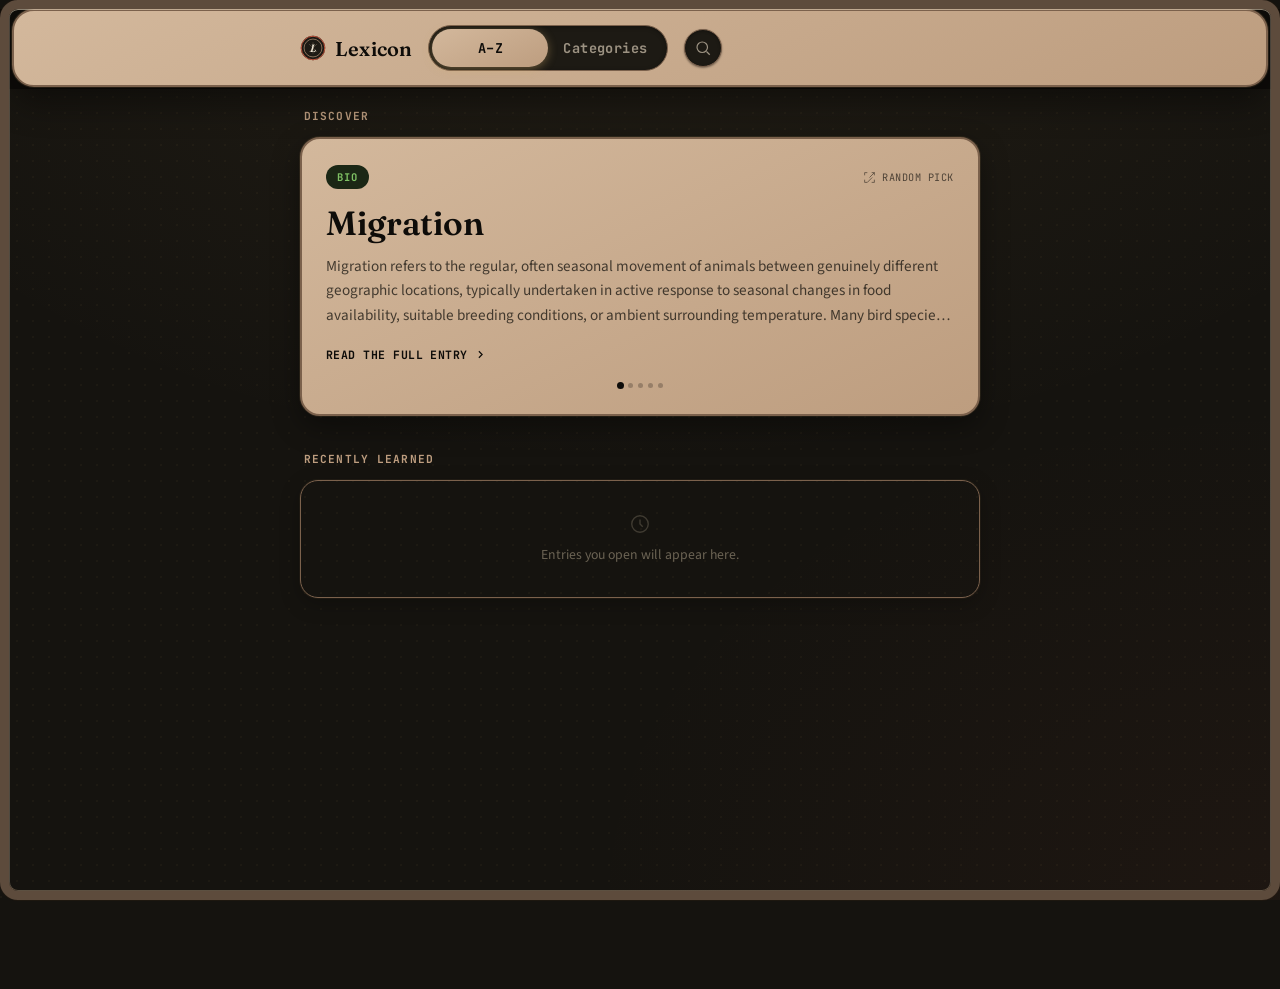
==== commit 9148deec: "New Update in Lexicon" ====
--- a/preview.html
+++ b/preview.html
@@ -156,50 +156,17 @@
   inset: 0;
   z-index: 100;
   pointer-events: none;
-  border-top: 9px solid var(--frame-gold);
-  border-right: 1.5px solid var(--frame-gold);
-  border-bottom: 1.5px solid var(--frame-gold);
-  border-left: 9px solid var(--frame-gold);
-  box-shadow: inset 0 0 0 1px rgba(212, 175, 106, 0.08);
-}
-
-.app-frame::before {
-  content: "";
-  position: absolute;
-  top: 0;
-  bottom: 0;
-  left: 0;
-  width: 9px;
-  background: linear-gradient(90deg,
-    rgba(212,175,106,0.3) 0%,
-    rgba(255,237,196,0.5) 50%,
-    rgba(212,175,106,0.3) 100%);
-  mix-blend-mode: overlay;
-}
-
-.app-frame::after {
-  content: "";
-  position: absolute;
-  top: 0;
-  left: 0;
-  right: 0;
-  height: 9px;
-  background: linear-gradient(180deg,
-    rgba(212,175,106,0.3) 0%,
-    rgba(255,237,196,0.5) 50%,
-    rgba(212,175,106,0.3) 100%);
-  mix-blend-mode: overlay;
+  border: 9px solid var(--frame-gold);
+  border-radius: 18px;
+  box-shadow:
+    inset 0 0 0 1px rgba(255,237,210,0.25),
+    inset 0 1px 0 rgba(255,237,210,0.35),
+    inset 0 -1px 0 rgba(80,50,20,0.3),
+    0 0 0 1px rgba(80,50,20,0.15);
 }
 
 .app-frame-corner {
-  position: fixed;
-  top: 0;
-  left: 0;
-  width: 23px;
-  height: 23px;
-  z-index: 49;
-  pointer-events: none;
-  background: var(--frame-gold);
+  display: none;
 }
 
 @media (prefers-reduced-motion: reduce) {
@@ -222,7 +189,7 @@
 }
 
 .topbar {
-  margin: 16px 12px 0;
+  margin: 9px 12px 0;
   background: linear-gradient(155deg, var(--gold-soft), var(--gold));
   border: 2px solid var(--gold-dim);
   border-radius: 22px;
@@ -470,17 +437,16 @@
 /* Gilt spine-tab rail (signature element) */
 .az-rail {
   position: fixed;
-  right: 0;
+  right: 9px;
   top: 50%;
   transform: translateY(-50%);
   display: flex;
   flex-direction: column;
   z-index: 40;
   background: var(--surface);
-  border-radius: 16px 0 0 16px;
+  border-radius: 14px;
   padding: 8px 5px 8px 8px;
   border: 1px solid var(--hairline);
-  border-right: none;
   box-shadow: var(--shadow-md);
 }
 
@@ -1183,7 +1149,7 @@
   .category-card { padding: 18px 16px; }
 
   /* Header: tighten everything else so the toggle can stay legible */
-  .topbar { margin: 14px 8px 0; border-radius: 18px; }
+  .topbar { margin: 9px 8px 0; border-radius: 18px; }
   .topbar-inner { padding: 10px 12px; gap: 8px; }
   .brand-text { display: none; }
   .brand-mark { width: 24px; height: 24px; }
@@ -1338,7 +1304,7 @@
 
 // data/entries/*.js by build-data.js.
 
-// Built: 2026-06-29T06:37:39.979Z
+// Built: 2026-07-06T16:11:33.688Z
 
 // ============================================
 
@@ -4168,23 +4134,519 @@
 
 // ============================================
 // LEXICON — Entries: biology
-// 0 entries (target: 50+)
-// Awaiting content — ask Claude to populate
-// this category to begin adding entries.
+// 50 entries (target: 50+) ✓
 // ============================================
 
 const ENTRIES_BIOLOGY = [
+  {
+    word: "Adaptation",
+    category: "biology",
+    description: "An adaptation is an inherited trait that has evolved over many successive generations because it improves an organism's ability to survive and successfully reproduce within its own particular surrounding environment. Adaptations can take numerous genuinely distinct forms, including physical structural features like a polar bear's thick insulating fur, behavioral patterns like a particular bird species' specific migratory routes, and physiological adaptations like a desert plant's efficient water storage and conservation mechanisms. Natural selection drives the gradual development of adaptations over time, since individual organisms possessing traits that genuinely improve their own survival and reproductive success tend to pass those same beneficial traits along to a greater proportion of their offspring, gradually increasing how common that particular trait becomes within the broader overall population across many successive generations. Importantly, an adaptation that proves genuinely beneficial within one particular specific environment may actually prove neutral or even meaningfully harmful within a different, considerably changed environment, which helps explain why species that thrived for countless generations can sometimes struggle considerably when their surrounding environment changes relatively rapidly. Convergent evolution describes the fascinating phenomenon in which entirely unrelated species independently evolve strikingly similar adaptations when facing broadly comparable environmental pressures and challenges, as seen in the similar streamlined, hydrodynamic body shapes that evolved independently among sharks, dolphins, and various other fast-swimming aquatic animals."
+  },
+  {
+    word: "Bacteria",
+    category: "biology",
+    description: "Bacteria are single-celled microorganisms lacking a membrane-bound nucleus, representing one of the very oldest and most genuinely successful forms of life on Earth, with fossil evidence suggesting bacteria have existed for well over three billion years. Despite their structurally simple cellular organization compared to more complex plant and animal cells, bacteria display an extraordinary range of metabolic diversity, with different bacterial species capable of obtaining usable energy from sunlight, various organic compounds, or even inorganic chemical sources entirely unavailable to most other forms of life. Bacteria reproduce primarily through a comparatively simple asexual process called binary fission, in which one single bacterial cell divides into two genetically identical daughter cells, allowing bacterial populations to grow remarkably rapidly under sufficiently favorable surrounding conditions. While certain bacterial species cause significant infectious disease in humans, animals, and plants, the great overwhelming majority of bacteria are actually harmless or even genuinely beneficial, playing absolutely essential ecological roles including decomposing dead organic matter, fixing atmospheric nitrogen into forms plants can actually use, and inhabiting the human digestive system, where beneficial gut bacteria assist considerably with digestion and immune function. Bacteria's relatively simple cellular structure and rapid reproduction have made them invaluable model organisms for genetic research, and bacterial enzymes and other cellular components are now used extensively throughout biotechnology and considerable modern medicine."
+  },
+  {
+    word: "Cell Division",
+    category: "biology",
+    description: "Cell division is the fundamental biological process through which a single parent cell splits into two or more separate daughter cells, serving as the essential basis for growth, tissue repair, and reproduction across virtually all living organisms. Mitosis, the type of cell division responsible for ordinary growth and tissue repair, produces two genetically identical daughter cells, each containing a complete identical copy of the parent cell's full genetic material, allowing an organism's tissues to grow and properly replace damaged or worn-out cells over time. Meiosis, a genuinely distinct specialized type of cell division occurring specifically during the production of reproductive sex cells, instead produces four genetically distinct daughter cells, each containing only half the parent cell's original genetic material, ensuring that offspring receive an appropriately balanced complete set of genetic material from both biological parents during sexual reproduction. Before any cell can actually divide, it must first carefully and accurately replicate its entire genetic material, since each resulting daughter cell genuinely requires its own complete, accurate copy of the necessary genetic instructions to properly function afterward. Cell division must be very carefully and precisely regulated by numerous internal cellular control mechanisms, since uncontrolled or improperly regulated cell division can lead directly to cancer, a serious disease characterized fundamentally by cells dividing repeatedly and uncontrollably without the normal regulatory restraint that healthy cells ordinarily and reliably maintain."
+  },
+  {
+    word: "DNA Replication",
+    category: "biology",
+    description: "DNA replication is the biological process through which a cell accurately copies its entire DNA molecule before cell division occurs, ensuring that each resulting daughter cell receives a genuinely complete and accurate copy of all necessary genetic instructions. The process begins as specialized enzymes carefully unwind and separate DNA's characteristic double helix structure into two individual separate strands, with each original separated strand then serving as a template guiding the construction of an entirely new complementary matching strand. Because DNA's two original strands separate and each independently serves as a template for building a new corresponding strand, the resulting two complete DNA molecules each contain one original strand from the parent molecule paired together with one newly synthesized strand, a characteristic pattern scientists describe as semiconservative replication. An enzyme called DNA polymerase performs the considerable bulk of the actual replication work, reading along each separated template strand and precisely adding the correct corresponding matching nucleotide bases to build the new complementary strand with remarkably high accuracy. Despite this generally remarkable overall accuracy, occasional copying errors called mutations do sometimes occur during DNA replication, and while specialized cellular repair mechanisms catch and correct the great majority of these errors, those mutations that do persist uncorrected can sometimes contribute to disease, but can also occasionally provide the genuine raw genetic variation that natural selection and evolution ultimately depend upon."
+  },
+  {
+    word: "Enzyme",
+    category: "biology",
+    description: "An enzyme is a specialized protein that significantly speeds up specific chemical reactions occurring within living cells, without itself being permanently consumed or fundamentally changed during that particular catalyzed reaction. Without enzymes, the great majority of essential biochemical reactions required to sustain ordinary life would occur far too slowly to actually support living processes, since enzymes can accelerate certain particular reactions by factors of many millions or even billions compared to how slowly those same reactions would otherwise proceed entirely on their own. Each individual enzyme typically possesses a uniquely shaped active site specifically suited to binding one particular type of target molecule, called its substrate, with this specific molecular fit often compared to a lock and corresponding matching key, explaining why most individual enzymes catalyze only one single specific type of chemical reaction rather than acting on numerous unrelated different substrates. Enzyme activity can be significantly affected by various surrounding environmental conditions, including temperature and pH level, since enzymes are themselves proteins whose precise three-dimensional folded shape, essential to their proper function, can become disrupted or denatured under sufficiently extreme surrounding conditions. The human body relies on many thousands of genuinely distinct specific enzymes to carry out essential processes including digestion, energy production, and DNA replication, and numerous significant genetic diseases result directly from the body lacking a particular essential enzyme or producing a defective, malfunctioning version of one."
+  },
+  {
+    word: "Food Chain",
+    category: "biology",
+    description: "A food chain is a linear sequence showing how energy and nutrients transfer between organisms as one particular organism consumes another, beginning typically with producers like plants that capture energy directly from sunlight, and proceeding upward through successive levels of consumers. Primary consumers, generally herbivores, eat producers directly, while secondary consumers, generally carnivores or omnivores, eat those primary consumers in turn, with this basic pattern continuing upward through tertiary consumers and potentially additional further levels depending on a given particular ecosystem's actual specific structure and complexity. At each successive transfer point along a food chain, a substantial proportion of available energy, typically around ninety percent, is lost as metabolic heat or otherwise used up in basic ordinary life processes rather than being passed along to the next consumer up the chain, which is precisely why food chains generally cannot practically support more than four or five successive distinct levels before available usable energy becomes too genuinely scarce to sustain any further additional level. Decomposers, including bacteria and fungi, play an absolutely essential complementary role by breaking down dead organic matter at every level of the food chain, recycling valuable locked-up nutrients back into the surrounding environment where producers can then use them once again. While the simplified food chain model usefully illustrates basic fundamental energy flow, real actual ecosystems generally involve a considerably more complex, interconnected web of overlapping feeding relationships, more accurately described as a food web rather than a single simple linear chain."
+  },
+  {
+    word: "Gene Expression",
+    category: "biology",
+    description: "Gene expression is the process through which the genetic information encoded within a particular gene is actually used to produce a functional product, typically a protein, that subsequently carries out some specific particular cellular function. The process begins with transcription, in which the genetic instructions encoded within a segment of DNA are carefully copied into a related molecule called messenger RNA, which then carries those copied genetic instructions out of the cell's nucleus to specialized cellular structures called ribosomes. At the ribosome, a process called translation reads the genetic instructions carried by messenger RNA and uses them to assemble a corresponding specific sequence of amino acids into the particular functional protein that gene's instructions actually encode. Although every single cell within a given multicellular organism generally contains the exact same complete set of genes, different individual cell types express only a particular specific subset of those genes at any given time, which is precisely why a skin cell and a nerve cell, despite sharing identical underlying genetic material, look and function so dramatically and meaningfully differently from one another. Gene expression is carefully regulated by numerous complex cellular mechanisms that determine precisely when, where, and how strongly any particular individual gene actually gets expressed, allowing cells to respond appropriately to changing surrounding conditions and to develop properly into their own genuinely distinct, highly specialized mature forms during normal embryonic development."
+  },
+  {
+    word: "Homeostasis",
+    category: "biology",
+    description: "Homeostasis refers to the fundamental biological process through which living organisms actively maintain a relatively stable, well-regulated internal environment despite considerable ongoing changes occurring within their surrounding external environment. The human body, for example, carefully and continuously regulates core body temperature, blood sugar level, and blood pH within fairly narrow, well-defined acceptable ranges, since allowing any of these particular vital parameters to drift too far outside their normal healthy range can seriously impair or even directly threaten basic cellular function and overall organism survival. Homeostatic regulation typically operates through negative feedback loops, in which the body actively detects an unwanted significant deviation from some normal target value and then actively triggers an appropriate corrective response specifically designed to help return that particular parameter back toward its normal healthy range, much as a home thermostat automatically activates heating or cooling specifically to maintain a consistently set target room temperature. Specialized sensory receptors throughout the body continuously monitor various relevant internal conditions, sending this collected information to integrating regulatory centers, frequently located within the brain, which then coordinate an appropriate corrective physiological response carried out by relevant effector organs and tissues. Homeostatic regulation operates at every meaningful biological level, from individual cells maintaining stable proper internal chemistry to entire complex organisms coordinating multiple interacting organ systems together, representing one of life's most genuinely fundamental and universally shared defining characteristics across virtually every studied living species."
+  },
+  {
+    word: "Immune System",
+    category: "biology",
+    description: "The immune system is a complex, highly coordinated network of cells, tissues, and specialized organs that work together continuously to defend the body against harmful pathogens, including bacteria, viruses, and various other disease-causing microorganisms. The innate immune system provides a rapid, immediate, but comparatively non-specific initial defense against any perceived threat, including physical protective barriers like skin and specialized white blood cells that attack and consume invading pathogens without requiring any prior specific exposure to that particular threat beforehand. The adaptive immune system instead provides a considerably slower but genuinely highly specific defense, with specialized cells called lymphocytes learning to recognize and effectively target one particular specific pathogen, then retaining a lasting immune memory of that particular pathogen that enables a much faster, more effective immune response if that very same specific pathogen is ever encountered again later. Antibodies, specialized proteins produced by certain particular immune cells, bind with remarkable specificity to particular target molecules found on a given pathogen's surface, either directly neutralizing that pathogen or marking it clearly for destruction by other coordinated immune cells. Vaccines work by deliberately exposing the immune system to a harmless, weakened, or otherwise inactivated version of a particular pathogen, allowing the adaptive immune system to safely develop lasting protective immune memory without the recipient ever needing to experience the actual genuine disease itself."
+  },
+  {
+    word: "Jellyfish Anatomy",
+    category: "biology",
+    description: "Jellyfish are remarkably simple, ancient marine animals lacking a brain, heart, bones, or even blood, yet possessing a surprisingly effective body structure that has allowed them to thrive in oceans worldwide for many hundreds of millions of years. Their characteristic body consists primarily of a gelatinous, umbrella-shaped structure called the bell, composed of roughly ninety-five percent water, surrounding a simple internal digestive cavity that serves the combined function of both stomach and intestine within these structurally simple animals. Despite lacking any centralized brain, jellyfish possess a surprisingly effective distributed nerve net spread fairly evenly throughout their body, allowing them to detect light, sense ambient water chemistry, and coordinate the rhythmic pulsing muscle contractions that propel them gently through the surrounding water. Most jellyfish species possess specialized stinging cells called nematocysts, concentrated heavily along their trailing tentacles, which fire microscopic barbed harpoon-like structures specifically to capture small prey or to deter potential predators, with the painful sting many people have personally experienced resulting directly from these same specialized cells. Jellyfish typically alternate between two genuinely distinct life stages during their overall life cycle, including a stationary polyp stage attached to the seafloor and a free-swimming medusa stage, the familiar bell-shaped form most people readily recognize, with environmental conditions significantly influencing the considerable relative timing and duration of each particular stage."
+  },
+  {
+    word: "Keystone Species",
+    category: "biology",
+    description: "A keystone species is an organism that exerts a disproportionately large effect on its surrounding ecosystem relative to its own actual total population size or biomass, with the entire structure and proper functioning of that ecosystem depending substantially on that particular species' continued ongoing presence. The term draws its name from architecture, referencing the central keystone of a stone arch, whose removal would cause the entire surrounding structure to collapse, much as removing a genuine keystone species can cause significant cascading disruption throughout an entire dependent ecosystem. Sea otters provide a particularly well-documented classic example, since their active predation on sea urchins helps prevent those same urchins from completely overrunning and destroying kelp forests, meaning that sea otter population decline can trigger a cascading chain of ecological effects ultimately resulting in widespread kelp forest loss. Predators frequently serve as keystone species precisely because they help control herbivore population size, indirectly protecting plant communities from potential overgrazing that might otherwise occur if herbivore populations were allowed to grow entirely unchecked. Identifying keystone species has become genuinely important for effective conservation planning, since protecting these particular disproportionately influential species can help preserve an entire ecosystem's overall health and stability considerably more efficiently than attempting to separately protect every single individual species within that same ecosystem."
+  },
+  {
+    word: "Lipid Bilayer",
+    category: "biology",
+    description: "A lipid bilayer is the fundamental structural foundation of cell membranes, consisting of two parallel layers of phospholipid molecules arranged with their water-attracting heads facing outward toward the surrounding watery environment and their water-repelling tails facing inward toward each other, away from water entirely. This particular molecular arrangement occurs spontaneously because phospholipid molecules possess both a water-attracting hydrophilic head and a water-repelling hydrophobic tail, and when placed within a watery environment, these molecules naturally and spontaneously organize themselves into this characteristic stable double-layered bilayer structure that minimizes unfavorable direct contact between water and the hydrophobic tail regions. The resulting lipid bilayer creates an effective selective barrier separating a cell's internal contents from its external surrounding environment, generally allowing small, uncharged molecules to pass through directly while blocking larger or electrically charged molecules from freely crossing without specific dedicated assistance. Embedded protein molecules scattered throughout the lipid bilayer perform numerous essential additional functions, including acting as channels and pumps that allow specific particular substances to cross the otherwise selectively impermeable membrane, and as receptors that detect chemical signals arriving from outside the cell. This same basic lipid bilayer structure appears not only in the outer membrane surrounding an entire cell but also in the membranes surrounding many internal cellular structures, including the nucleus and mitochondria, reflecting its truly fundamental, universally conserved importance throughout virtually all known cellular life."
+  },
+  {
+    word: "Metabolism",
+    category: "biology",
+    description: "Metabolism refers to the entire complete set of chemical reactions occurring continuously within a living organism that together convert food into usable energy and into the various essential molecular building blocks needed for growth, repair, and basic ordinary cellular function. Metabolic reactions are generally divided into two genuinely complementary broad categories: catabolism, which breaks down larger complex molecules into smaller ones while releasing usable energy in the process, and anabolism, which instead uses that released energy to build larger, more complex molecules from smaller available component building blocks. Cellular respiration represents one particularly essential central catabolic metabolic pathway, in which cells break down glucose and other nutrient molecules in the presence of oxygen to produce ATP, the primary energy-carrying molecule that powers the great overwhelming majority of essential cellular activity and function. An organism's overall metabolic rate, the total speed at which it actually converts available energy, varies considerably based on numerous factors including body size, ambient surrounding temperature, and overall activity level, with generally smaller animals typically exhibiting a notably higher metabolic rate relative to their own body mass compared to considerably larger animals. Metabolic disorders, including diabetes, occur when one or more of these essential metabolic processes malfunctions in some significant way, often due to enzyme deficiencies or significant hormonal imbalances that disrupt the body's otherwise normally well-regulated metabolic balance."
+  },
+  {
+    word: "Mutation",
+    category: "biology",
+    description: "A mutation is a permanent change occurring within an organism's DNA sequence, arising from copying errors during DNA replication, exposure to certain particular environmental factors including radiation or specific chemicals, or various other naturally occurring cellular processes. Mutations range considerably in their actual practical effect, from entirely neutral changes that produce no genuinely noticeable difference whatsoever in an organism's observable traits, to harmful changes that can impair important normal function or even directly cause significant genetic disease, to occasionally beneficial changes that can actually improve an organism's survival or reproductive success within its own particular surrounding environment. Point mutations involve a change to just a single individual nucleotide base within the DNA sequence, while considerably larger structural mutations can involve the insertion, deletion, or rearrangement of much larger substantial segments of genetic material at once. Mutations occurring within reproductive sex cells can be passed along directly to subsequent offspring, while mutations occurring within other ordinary body cells generally affect only that particular individual organism and are not passed along to any future offspring. Although many people understandably tend to associate mutations primarily with disease and genuine biological harm, mutations also serve as the essential fundamental raw source of all genetic variation, meaning that without the steady ongoing occurrence of mutation, evolution by natural selection would have no genuinely available new heritable variation to actually act upon across successive generations."
+  },
+  {
+    word: "Natural Selection",
+    category: "biology",
+    description: "Natural selection is the fundamental evolutionary process through which organisms possessing heritable traits better suited to their particular surrounding environment tend to survive and reproduce more successfully than other individuals lacking those same particular beneficial traits, gradually shaping a population's overall genetic composition across many successive generations. Charles Darwin first clearly articulated the basic underlying logic: since individual organisms within any given population naturally vary somewhat in their inherited traits, and since some of that natural variation affects survival or reproductive success, traits that improve survival or reproduction will tend to become considerably more common within the broader population over successive generations, simply because their carriers leave behind comparatively more offspring on average. Natural selection requires three genuinely essential conditions to actually operate: heritable variation must already exist within a given population, that variation must meaningfully affect survival or reproductive success in some identifiable way, and the relevant environmental pressures driving this differential success must remain reasonably consistent across multiple successive generations. Importantly, natural selection does not act with any genuine foresight or deliberate intention toward producing a particular predetermined outcome; it is simply the inevitable statistical consequence of which particular individuals happen to survive and successfully reproduce given their own specific existing traits and their own particular surrounding environmental conditions. Over sufficiently long evolutionary timescales, the cumulative effect of natural selection acting consistently on countless traits across countless successive generations can produce remarkable adaptations and ultimately give rise to entirely new distinct species."
+  },
+  {
+    word: "Osmoregulation",
+    category: "biology",
+    description: "Osmoregulation is the biological process through which organisms actively control and carefully maintain the proper balance of water and dissolved solutes within their bodies, preventing potentially harmful excessive water loss or equally harmful excessive water accumulation within their own cells and tissues. Freshwater fish face the particular constant ongoing challenge of water naturally entering their body through osmosis, since their surrounding internal body fluids contain a comparatively higher solute concentration than the surrounding freshwater environment, requiring their kidneys to continuously and efficiently excrete large volumes of dilute urine specifically to prevent dangerous cellular swelling and damage. Marine fish instead face precisely the opposite fundamental challenge, since seawater's comparatively higher solute concentration tends to draw water continuously out of their bodies, requiring these particular fish to drink seawater and then actively excrete the excess absorbed salt through specialized cells located within their gills. Terrestrial animals, including humans, must instead carefully balance water intake against unavoidable water loss occurring through urination, sweating, and ordinary respiratory breathing, with the kidneys playing an absolutely central role in precisely regulating exactly how much water and which particular dissolved solutes actually get excreted from the body at any given time. Osmoregulatory mechanisms vary tremendously across different species depending substantially on their particular surrounding habitat, reflecting the diverse range of genuinely effective evolutionary solutions various different organisms have independently developed to address this same shared fundamental biological challenge of properly maintaining internal fluid balance."
+  },
+  {
+    word: "Photosynthesis",
+    category: "biology",
+    description: "Photosynthesis is the biological process through which plants, algae, and certain specialized bacteria convert light energy into stored chemical energy, using carbon dioxide and water as basic raw starting materials to ultimately produce glucose and release oxygen as a valuable byproduct. The process occurs primarily within specialized cellular structures called chloroplasts, which contain chlorophyll, the green pigment responsible for capturing incoming light energy and giving most plants their familiar characteristic green coloration. Photosynthesis actually proceeds through two genuinely distinct interconnected stages: the light-dependent reactions, which directly capture light energy and use it to produce energy-carrying molecules, and the light-independent reactions, commonly called the Calvin cycle, which then use those same energy-carrying molecules to actually build glucose from carbon dioxide. The oxygen released as a byproduct of photosynthesis is absolutely essential to virtually all aerobic life on Earth, including humans, while the glucose produced serves as the foundational energy source supporting nearly every food chain and food web found throughout the planet's diverse ecosystems. Photosynthesis has also profoundly and lastingly shaped Earth's entire atmosphere over many hundreds of millions of years, since the gradual accumulation of photosynthetically produced oxygen eventually transformed an early atmosphere containing very little free oxygen into the oxygen-rich atmosphere that made complex animal life and eventually human life genuinely possible."
+  },
+  {
+    word: "Recessive Trait",
+    category: "biology",
+    description: "A recessive trait is a genetically inherited characteristic that only becomes visibly expressed in an organism's observable physical appearance when that organism inherits two copies of the particular recessive gene version, called an allele, one copy from each respective biological parent. When an organism instead inherits one recessive allele alongside one dominant allele for that very same particular gene, the dominant allele's corresponding trait gets expressed instead, while the recessive trait remains genuinely hidden, though that organism still carries the recessive allele and can still potentially pass it along to their own future offspring. This particular fundamental genetic pattern, originally discovered through Gregor Mendel's pioneering pea plant breeding experiments during the nineteenth century, helps explain why two parents who do not themselves display a particular given recessive trait can nonetheless still occasionally produce offspring who do display that trait, provided both parents happen to carry at least one hidden copy of the relevant recessive allele. Numerous significant human genetic conditions, including cystic fibrosis, follow this particular recessive inheritance pattern, meaning a child must inherit the relevant disease-causing recessive allele from both parents in order to actually develop that particular genetic condition. Understanding recessive inheritance patterns has proven genuinely essential to modern genetic counseling, helping prospective parents who may unknowingly carry a hidden recessive allele better understand and properly assess their own actual specific risk of having a child affected by a particular genetic condition."
+  },
+  {
+    word: "Symbiosis",
+    category: "biology",
+    description: "Symbiosis describes a close, sustained biological relationship between two genuinely different species living in direct ongoing contact with one another, with biologists generally recognizing several genuinely distinct categories depending on how each particular involved species is actually affected by that shared relationship. Mutualism describes a relationship in which both involved species genuinely benefit, as seen in the relationship between bees and flowering plants, where bees obtain valuable nectar while inadvertently helping pollinate the flowers they visit, benefiting both species considerably. Commensalism describes a relationship in which one species clearly benefits while the other species remains largely unaffected either way, as seen when small birds build their nests within the branches of large trees without providing or taking anything significant in return. Parasitism describes a relationship that clearly benefits one species directly at the other species' genuine expense, as seen when a tapeworm lives inside a host animal's intestines, absorbing valuable nutrients the host would otherwise have used for its own benefit. Some symbiotic relationships have become so deeply and completely interdependent over evolutionary time that neither involved species could realistically survive without the other, a particular state biologists describe as obligate symbiosis, exemplified well by certain coral species that depend entirely on photosynthetic algae living directly within their own tissues for essential nutrients and energy."
+  },
+  {
+    word: "Quaternary Structure",
+    category: "biology",
+    description: "Quaternary structure refers to the three-dimensional arrangement of multiple separate protein subunits, called polypeptide chains, that assemble together to form one single larger, fully functional protein complex, representing the most complex and structurally elaborate level of overall protein organization. Many essential proteins within the human body require this particular quaternary level of organization to actually function properly, including hemoglobin, the oxygen-carrying protein found within red blood cells, which consists of four genuinely separate polypeptide chains that must assemble together correctly in order to effectively bind and transport oxygen throughout the bloodstream. The individual separate subunits making up a quaternary protein structure are typically held together through various non-covalent interactions, including hydrogen bonds and hydrophobic interactions, rather than through the considerably stronger covalent bonds that hold together the individual amino acids within each separate polypeptide chain itself. Not every functional protein actually requires quaternary structure, since many proteins function perfectly well as a single standalone polypeptide chain, but those proteins that do assemble into larger multi-subunit complexes often gain genuinely valuable additional functional properties, including the ability to be more precisely regulated or to bind multiple separate target molecules simultaneously. Studying quaternary protein structure has proven essential to understanding numerous significant diseases, since mutations that disrupt how separate protein subunits properly assemble together can seriously impair that protein's normal essential function, even when each individual separate subunit's own underlying basic structure remains genuinely entirely normal."
+  },
+  {
+    word: "Taxonomy",
+    category: "biology",
+    description: "Taxonomy is the scientific discipline concerned with identifying, naming, and systematically classifying living organisms into an organized hierarchical system based substantially on their shared evolutionary relationships and observable physical characteristics. The modern taxonomic system, originally developed by the eighteenth-century naturalist Carl Linnaeus, organizes all known life into a nested hierarchical structure consisting of several successive ranks, including kingdom, phylum, class, order, family, genus, and species, with each successive descending rank representing an increasingly more specific and narrowly defined biological grouping. Linnaeus also introduced binomial nomenclature, the now-standard convention of giving every distinct species a unique two-part scientific name consisting of its genus followed by its specific species name, providing biologists worldwide with one single universally understood and consistent way to precisely refer to any given particular organism regardless of the many different common names that organism might happen to have across different languages and regions. Modern taxonomy increasingly incorporates detailed genetic and molecular evidence alongside traditional physical characteristics, since comparing DNA sequences directly often reveals genuine evolutionary relationships between organisms that may not necessarily be obvious from their external physical appearance alone. Taxonomic classification continues to evolve and gets periodically revised as new scientific evidence emerges, with researchers occasionally reclassifying organisms into entirely different taxonomic groups once new genetic evidence reveals previously unrecognized evolutionary relationships between organisms that earlier biologists had not initially properly recognized or correctly understood."
+  },
+  {
+    word: "Uterus",
+    category: "biology",
+    description: "The uterus is a hollow, muscular reproductive organ found in female mammals, situated within the pelvis, that serves as the essential site where a fertilized egg implants and subsequently develops throughout pregnancy into a fully formed offspring ready for birth. The uterus features a thick, muscular outer wall capable of expanding dramatically during pregnancy to accommodate a developing fetus, and an inner specialized lining called the endometrium, which thickens considerably each reproductive cycle in active preparation for the potential implantation of a fertilized egg. If fertilization and implantation do not actually occur during a given particular reproductive cycle, the thickened endometrial lining is shed and expelled from the body, a process that in humans is known as menstruation, after which the entire cycle begins again. During pregnancy, the uterus undergoes truly dramatic substantial growth, expanding many times its original non-pregnant size to properly accommodate the developing fetus, the surrounding amniotic fluid, and the supporting placenta, before the uterus's own powerful coordinated muscular contractions eventually help drive labor and childbirth. The uterus exhibits considerable significant structural and functional variation across different mammalian species, with some species, including humans, possessing a single simple unified uterus, while other species possess a notably different bicornuate or duplex structure allowing for multiple simultaneous pregnancies within genuinely separate distinct uterine compartments."
+  },
+  {
+    word: "Vertebrate",
+    category: "biology",
+    description: "A vertebrate is an animal possessing a backbone, or vertebral column, made up of a series of individual connected bony or cartilaginous segments called vertebrae that collectively protect the delicate spinal cord and provide essential structural support for the entire body. Vertebrates represent a relatively small fraction of all known animal species, with the overwhelming vast majority of animal species worldwide instead being invertebrates lacking any backbone whatsoever, yet vertebrates include many of the animals most immediately familiar to humans, including fish, amphibians, reptiles, birds, and mammals. The vertebrate body plan includes several other genuinely shared key characteristic features beyond simply the backbone itself, including a distinct, well-defined head containing a protected brain, paired sensory organs including eyes, and typically some form of paired limbs or fins used for active locomotion. Vertebrates first evolved in ancient aquatic environments many hundreds of millions of years ago, with fish representing the very earliest vertebrate lineage, before some vertebrate descendants eventually evolved the necessary anatomical adaptations to successfully move onto land, ultimately giving rise to amphibians, then reptiles, and eventually both birds and mammals. The vertebrate skeleton, whether made of bone or, in the specific case of sharks and rays, flexible supportive cartilage, provides considerable significant biomechanical advantages over typical invertebrate body structures, including generally supporting larger overall body size and enabling more powerful, efficient, and sustained active movement."
+  },
+  {
+    word: "White Blood Cell",
+    category: "biology",
+    description: "A white blood cell, also called a leukocyte, is a specialized type of blood cell that forms an absolutely essential core part of the immune system, actively defending the body against infection, disease, and various other potential biological threats. Unlike red blood cells, which lack a cell nucleus and exist primarily to transport oxygen, white blood cells retain their full cell nucleus and come in several genuinely distinct specialized types, each performing its own particular specific immune function within the body's broader coordinated defense. Neutrophils, the most abundant type of white blood cell, act as rapid first responders, quickly migrating directly to sites of infection and actively engulfing invading bacteria through a process called phagocytosis. Lymphocytes, including specialized T cells and B cells, drive the body's considerably more targeted adaptive immune response, with B cells producing highly specific antibodies against particular pathogens and T cells directly attacking cells that have already become infected or otherwise abnormal. White blood cells are continuously produced within bone marrow and circulate throughout the bloodstream and broader lymphatic system, allowing them to patrol virtually the entire body and respond rapidly whenever infection or significant injury actually occurs. A doctor's simple routine blood test measuring white blood cell count often serves as one of the very earliest and most genuinely useful clinical signals for detecting infection, inflammation, or certain other underlying significant medical conditions within the body."
+  },
+  {
+    word: "Xylem and Phloem",
+    category: "biology",
+    description: "Xylem and phloem are the two genuinely distinct specialized vascular tissue types found within plants, together forming the essential internal transport system that moves water, dissolved nutrients, and manufactured sugars throughout the entire plant body. Xylem transports water and dissolved minerals upward from a plant's roots to its leaves and other above-ground structures, accomplishing this considerable feat without any internal pump whatsoever, relying instead on root pressure and the pulling force generated by water evaporating from small pores within the leaves, called transpiration. Phloem instead transports the sugars manufactured through photosynthesis from the leaves, where photosynthesis actually occurs, to other parts of the plant that need that stored energy, including growing roots, developing flowers, and maturing fruit, with this directional transport process called translocation. Unlike xylem, which is largely composed of dead, hollow cells by the time it actually becomes fully functional, phloem consists of genuinely living cells that actively and continuously participate in the considerable ongoing process of moving sugars throughout the plant. Together, xylem and phloem typically run together in close adjacent association throughout a plant's roots, stem, and leaves, forming the characteristic vascular bundles clearly visible as veins running throughout a typical leaf, and these two complementary specialized tissues collectively allow plants to grow to truly substantial size by efficiently transporting essential resources across what can sometimes be very considerable internal distances."
+  },
+  {
+    word: "Yeast",
+    category: "biology",
+    description: "Yeast is a single-celled fungus that reproduces primarily through a process called budding, in which a new daughter cell gradually grows outward from an existing parent cell before eventually separating to become a genuinely independent new cell. Although yeast cells are structurally simple and microscopic in size, they possess a genuine membrane-bound nucleus and other complex internal cellular structures characteristic of eukaryotic cells, distinguishing yeast clearly from the structurally simpler bacteria despite both being commonly described together as microorganisms. Yeast has been used by humans for many thousands of years in baking and brewing, since yeast cells can break down sugars through fermentation in the absence of oxygen, producing carbon dioxide gas, which causes bread dough to rise, and alcohol, the desired primary product in beer and wine production. Beyond these traditional well-established culinary uses, certain particular yeast species, especially baker's yeast, have become absolutely invaluable model organisms in genetic and cellular biology research, since yeast cells share many fundamental cellular processes with considerably more complex organisms, including humans, while still being remarkably simple, fast-growing, and genuinely inexpensive to study under controlled laboratory conditions. Scientists have used yeast extensively to study fundamental cellular processes including cell division, aging, and gene regulation, with discoveries made initially in simple yeast cells frequently translating directly and meaningfully to a considerably better understanding of equivalent processes occurring within human cells."
+  },
+  {
+    word: "Zooplankton",
+    category: "biology",
+    description: "Zooplankton are small floating or weakly swimming animals that drift within ocean and freshwater environments, forming an absolutely essential foundational link within aquatic food webs by consuming smaller phytoplankton and other organic material while themselves serving as crucial food for considerably larger aquatic animals. The term encompasses an enormously diverse range of genuinely different organisms, including microscopic single-celled protozoans, small crustaceans like copepods and krill, and the larval developmental stages of considerably larger animals including fish and crabs that spend only an early part of their overall life cycle drifting as zooplankton before maturing into their familiar adult form. Many zooplankton species undertake a remarkable daily vertical migration, moving upward toward the water's surface during nighttime hours to feed on phytoplankton while avoiding visual predators in the relative safety of darkness, then descending back into deeper, darker water during daylight hours specifically to avoid being readily seen and consumed by predators. Krill, among the most ecologically significant zooplankton species, support enormous populations of considerably larger animals, including numerous whale species, fish, and seabirds, particularly within the nutrient-rich Southern Ocean surrounding Antarctica, where dense krill swarms can extend for many considerable miles. Zooplankton populations respond quite sensitively to changes in ocean temperature and overall water chemistry, making them genuinely valuable scientific indicators that researchers actively use to monitor broader ongoing changes within marine ecosystems."
+  },
+  {
+    word: "Amino Acid",
+    category: "biology",
+    description: "An amino acid is a small organic molecule serving as the fundamental building block from which proteins are constructed, with living organisms using twenty genuinely distinct standard amino acids that can be combined in countless different sequences to build an enormous variety of structurally and functionally different proteins. Each individual amino acid shares the very same basic core chemical structure but differs in one particular variable side chain, called the R group, and it is precisely this variation in side chain that gives each distinct amino acid its own unique chemical properties, including whether that amino acid is electrically charged, water-attracting, or water-repelling. The specific sequential order in which amino acids are joined together, determined directly by the genetic instructions encoded within an organism's DNA, determines a resulting protein's precise three-dimensional folded shape, which in turn determines that protein's specific biological function within the cell or organism. The human body can actually synthesize eleven of the twenty standard amino acids on its own from other available molecules, but the remaining nine, called essential amino acids, cannot be synthesized internally and must instead be obtained directly through diet from protein-containing foods. Amino acids also serve several genuinely important additional biological functions well beyond simply building proteins, including acting as crucial precursor molecules for synthesizing various neurotransmitters and hormones, and serving as an alternative usable energy source when other preferred energy sources like glucose become genuinely scarce."
+  },
+  {
+    word: "Biodiversity",
+    category: "biology",
+    description: "Biodiversity refers to the total variety of life found within a particular given ecosystem, region, or across the entire planet, encompassing genetic variation within individual species, the sheer total number of genuinely distinct species present, and the broader overall variety of different ecosystems themselves. Tropical rainforests and coral reefs represent two particularly biodiverse ecosystem types, hosting an extraordinarily disproportionate share of the world's total known species despite covering only a relatively small fraction of Earth's total overall surface area. Biodiversity provides numerous genuinely essential practical benefits to human society, including pollination services absolutely critical to agricultural food production, natural pest control, and an enormous reservoir of potential genetic resources that have already yielded countless valuable medicines and other significant practical products. Scientists measure biodiversity using several genuinely distinct complementary approaches, including simply counting the total number of different species present within a given area, and additionally assessing genetic diversity within individual species, since genetically diverse populations generally prove more resilient and better able to adapt successfully when facing environmental change or other significant challenges. Global biodiversity faces very considerable serious mounting threats today, including habitat destruction, climate change, and the introduction of invasive non-native species, with conservation biologists warning that current rates of ongoing species loss substantially and significantly exceed natural historical background extinction rates observed throughout most of Earth's considerable evolutionary history."
+  },
+  {
+    word: "Capillary",
+    category: "biology",
+    description: "A capillary is the smallest type of blood vessel found within the circulatory system, forming an extensive, microscopically thin network that directly connects the smaller arterioles carrying oxygen-rich blood away from the heart to the smaller venules carrying blood back toward the heart. Capillary walls consist of just a single extremely thin layer of cells, allowing oxygen, nutrients, and metabolic waste products to readily diffuse directly across the capillary wall between the bloodstream and surrounding body tissues, a vital essential exchange that thicker, considerably less permeable blood vessels simply could not efficiently support. The human body contains an absolutely enormous total number of capillaries, with virtually every single living cell positioned within only a very short physical distance of at least one capillary, ensuring that essential oxygen and nutrients can reliably and efficiently reach every part of the body. Blood flows through capillaries considerably more slowly than through larger blood vessels, providing sufficient time for the essential gradual diffusion of substances to actually occur effectively across the thin capillary wall before that blood subsequently continues onward through the broader circulatory system. Capillary density varies meaningfully across different body tissues depending on each particular tissue's specific metabolic demands, with metabolically highly active tissues including cardiac muscle containing considerably denser capillary networks than comparatively less metabolically active tissues like cartilage, which actually contains no capillaries whatsoever."
+  },
+  {
+    word: "Chromosome",
+    category: "biology",
+    description: "A chromosome is a tightly coiled, organized structure made of DNA wrapped carefully around specialized supporting proteins called histones, providing an efficient, highly compact way for cells to store their entire genetic material within the comparatively very limited available space inside a cell's nucleus. Humans typically possess forty-six chromosomes arranged into twenty-three matched pairs within each ordinary body cell, with one complete chromosome from each matched pair inherited from each respective biological parent, while reproductive sex cells contain only twenty-three total individual unpaired chromosomes. Chromosomes become most clearly visible under a microscope specifically during cell division, when the cell's DNA condenses considerably and coils up tightly into its characteristic compact chromosomal form specifically to facilitate accurate, orderly separation between the two resulting dividing daughter cells. Sex chromosomes, specifically the X and Y chromosomes in humans, determine an individual's biological sex, with most females possessing two X chromosomes and most males instead possessing one X chromosome paired together with one Y chromosome. Errors occurring during cell division can sometimes result in an abnormal total chromosome number or in structural alterations affecting one or more individual chromosomes, with certain such chromosomal abnormalities causing recognized genetic conditions, including Down syndrome, which results specifically from an individual possessing an extra additional complete copy of chromosome twenty-one."
+  },
+  {
+    word: "Decomposer",
+    category: "biology",
+    description: "A decomposer is an organism that breaks down dead organic matter, including dead plants, animals, and other organic waste material, into simpler basic chemical components, playing an absolutely essential ecological role in recycling valuable nutrients back into the broader surrounding ecosystem. Bacteria and fungi together represent the two most significant and ecologically important categories of decomposer organisms, secreting specialized digestive enzymes directly onto dead organic material that break it down externally before the decomposer organism then absorbs the resulting simpler released nutrient compounds. Without decomposers actively performing this essential recycling function, dead organic matter would simply continue accumulating indefinitely, and the essential nutrients locked up within that accumulating dead matter would never become available again for living plants to actually use for their own continued growth. Detritivores, including earthworms and various other small invertebrates, complement the vital work performed by bacterial and fungal decomposers by physically breaking dead organic material into smaller fragments, which in turn considerably increases the available total surface area for decomposer microorganisms to subsequently act upon more efficiently. Decomposers ultimately complete the essential nutrient cycle within virtually every ecosystem, returning carbon, nitrogen, and various other crucial chemical elements back into the surrounding soil, water, or atmosphere in forms that growing plants can directly and readily absorb and use, thereby allowing those same essential nutrients to continue cycling indefinitely through that ecosystem's living and non-living components alike."
+  },
+  {
+    word: "Endocrine System",
+    category: "biology",
+    description: "The endocrine system is a network of specialized glands that produce and release hormones directly into the bloodstream, allowing these powerful chemical messengers to travel throughout the entire body and regulate numerous important physiological processes, including growth, metabolism, mood, and reproduction. Unlike the nervous system, which transmits signals nearly instantaneously along dedicated nerve pathways, the endocrine system instead communicates considerably more slowly through hormones traveling via the bloodstream, though endocrine signals can often produce effects that last considerably longer once those hormones actually do reach their intended specific target tissues. Major endocrine glands include the pituitary gland, frequently described as the master gland because it regulates the activity of several other important endocrine glands, the thyroid gland, which regulates overall metabolic rate, and the pancreas, which produces insulin to carefully regulate blood sugar level. Hormone levels are typically carefully regulated through negative feedback loops, in which the body continuously senses current circulating hormone levels and then adjusts production up or down as genuinely needed to maintain appropriate hormonal balance within a healthy normal range. Endocrine disorders occur when a particular gland produces either too much or too little of a given specific hormone, with conditions including diabetes, resulting from insufficient insulin production or the body's reduced sensitivity to circulating insulin, illustrating how even relatively small hormonal imbalances can produce considerable, far-reaching effects throughout the entire body."
+  },
+  {
+    word: "Fermentation",
+    category: "biology",
+    description: "Fermentation is a metabolic process through which cells break down sugars to release usable energy in the absence of oxygen, representing an alternative cellular energy pathway to the considerably more efficient process of aerobic cellular respiration that requires oxygen to proceed. Yeast cells perform alcoholic fermentation, converting sugar into both alcohol and carbon dioxide gas, a foundational biological process humans have deliberately harnessed for many thousands of years in brewing beer and wine and in baking bread, where the released carbon dioxide gas causes dough to rise considerably. Lactic acid fermentation, performed by certain bacteria and also occurring within human muscle cells during intense strenuous physical exercise, instead converts sugar directly into lactic acid, a process bacteria use deliberately to produce yogurt, sauerkraut, and various other traditionally fermented foods enjoyed across many different cultures worldwide. Although fermentation produces considerably less usable energy per sugar molecule broken down compared to aerobic respiration, it provides a genuinely valuable crucial energy-producing backup pathway for cells when insufficient oxygen happens to be available to support normal aerobic respiration. Fermentation has been deliberately and skillfully harnessed by humans for many thousands of years, well before anyone actually understood the precise underlying biological mechanisms actually involved, to produce an enormously wide range of valued foods and beverages, and the process remains genuinely essential today to both traditional food preservation methods and considerable modern industrial biotechnology."
+  },
+  {
+    word: "Genome",
+    category: "biology",
+    description: "A genome is the complete set of genetic instructions found within an organism, encoded entirely within the DNA contained inside nearly every cell, including all of that organism's individual genes along with considerable additional non-coding DNA whose specific function researchers are still actively working to fully understand. The human genome contains approximately three billion individual chemical base pairs organized into an estimated twenty to twenty-five thousand distinct genes, though genes themselves actually make up only a comparatively small fraction of the total genome, with the remaining majority once dismissively labeled junk DNA before researchers discovered that much of this same DNA actually performs important regulatory functions. The Human Genome Project, an ambitious international scientific collaboration completed in 2003, successfully produced the first essentially complete sequence of human DNA, a landmark scientific achievement that has since enabled dramatically faster and considerably less expensive genome sequencing technology in the years following its completion. Comparing genomes across different genuinely distinct species reveals fascinating evolutionary relationships, since organisms sharing a more recent common evolutionary ancestor tend to share considerably greater genetic similarity in their respective genomes. Genome sequencing now has wide significant practical medical application, including identifying meaningful genetic disease risk, helping tailor certain medical treatments specifically to an individual patient's own particular genetic makeup, and helping conservation biologists better understand and protect endangered species."
+  },
+  {
+    word: "Herbivore",
+    category: "biology",
+    description: "A herbivore is an animal that obtains the great majority of its necessary nutrition by consuming plants or other photosynthetic organisms, occupying an essential foundational position within most ecosystems as the crucial primary link connecting plant-based energy production to the considerably more complex food webs supporting various predators further up the food chain. Herbivores have evolved numerous specialized anatomical adaptations specifically suited to processing plant material, including flattened grinding teeth well suited to breaking down tough plant fiber, and considerably elongated digestive tracts that provide the additional necessary time required to properly break down cellulose, the structurally tough fibrous compound found extensively within plant cell walls. Many herbivores rely on specialized symbiotic gut bacteria and other beneficial microorganisms to actually help digest cellulose, since the herbivore's own digestive system generally cannot produce the necessary enzymes required to break this particular tough plant compound down entirely on its own. Herbivores range enormously widely in overall body size, from tiny insects feeding on individual plant leaves to massive elephants consuming many hundreds of pounds of plant material daily, with each particular herbivore species having evolved its own genuinely distinct specialized feeding strategy and corresponding digestive adaptation. Herbivore population size and grazing behavior can significantly shape the broader surrounding plant community and overall ecosystem structure, since herbivores actively influence which particular plant species successfully thrive within a given habitat through their own selective feeding preferences and patterns."
+  },
+  {
+    word: "Hormone",
+    category: "biology",
+    description: "A hormone is a chemical messenger produced by specialized glands that travels through the bloodstream to influence the function of cells, tissues, and organs located elsewhere within the body, coordinating numerous important physiological processes that require careful precise regulation over time. Hormones work by binding to specific matching receptor molecules found on or within their particular target cells, with only cells possessing the appropriate corresponding receptor actually responding to a given particular circulating hormone, even though that same hormone may technically reach virtually every cell throughout the entire body via the bloodstream. Insulin, produced by the pancreas, represents one particularly well-known and medically significant hormone, helping regulate blood sugar levels by signaling cells throughout the body to actively absorb glucose from the bloodstream, with insufficient insulin production or reduced cellular sensitivity to insulin resulting in diabetes. Hormone levels are typically maintained within an appropriate healthy range through negative feedback loops, in which the body continuously monitors current circulating hormone levels and then adjusts further hormone production up or down as genuinely needed to maintain proper hormonal balance. Hormones regulate an enormously wide range of essential biological processes, including growth, metabolism, reproduction, and the body's coordinated physiological response to stress, with even relatively small hormonal imbalances sometimes producing considerable, far-reaching noticeable effects throughout numerous different body systems simultaneously."
+  },
+  {
+    word: "Invertebrate",
+    category: "biology",
+    description: "An invertebrate is an animal lacking a backbone or vertebral column, representing the overwhelming vast majority of all known animal species on Earth, with estimates suggesting invertebrates account for well over ninety percent of all currently described living animal species. Invertebrates display an extraordinarily diverse range of genuinely different body structures and forms, ranging from microscopically small single-celled-like organisms to considerably larger animals including the giant squid, and encompassing major distinct groups including insects, mollusks, worms, and the various species collectively known as echinoderms. Arthropods, including insects, spiders, and crustaceans, represent by far the largest and most diverse invertebrate group, characterized by their distinctive segmented bodies and a protective external exoskeleton that they must periodically shed and replace as they continue to grow larger over time. Despite lacking the centralized internal skeletal support that vertebrates rely upon, invertebrates have evolved numerous alternative effective structural solutions, including the rigid external exoskeleton found in arthropods and the fluid-filled hydrostatic skeleton found in earthworms, both of which provide adequate effective structural support and enable coordinated, efficient movement. Invertebrates play absolutely essential, often underappreciated ecological roles across virtually every studied ecosystem, including pollinating flowering plants, decomposing dead organic matter, and serving as an essential foundational food source supporting countless larger vertebrate predators throughout the world's diverse ecosystems."
+  },
+  {
+    word: "Larva",
+    category: "biology",
+    description: "A larva is the immature developmental form of certain animals that undergo a process called metamorphosis, during which the animal's body structure changes quite dramatically as it gradually transitions from this initial larval stage into its eventual fully mature adult form. Many insects, including butterflies and beetles, along with numerous amphibians and various marine invertebrates, pass through one or more genuinely distinct larval stages before eventually completing metamorphosis into their familiar recognizable adult form. The larval stage often looks and behaves dramatically differently from the eventual mature adult form, as clearly illustrated by a caterpillar, the larval stage of a butterfly, which feeds voraciously on plant leaves and looks nothing whatsoever like the considerably more delicate flying adult butterfly it will eventually become. This pronounced structural and behavioral difference between larval and adult stages often allows a single species to exploit two genuinely distinct ecological niches across its overall life cycle, with the larval stage frequently specializing in efficient feeding and rapid growth while the eventual adult stage instead specializes in reproduction and, in many cases, active dispersal to entirely new locations. Metamorphosis from larva to adult is triggered and carefully controlled by specific hormonal signals within the developing organism's body, with the considerable dramatic physical transformation sometimes occurring gradually over an extended period or, in cases including many insects, occurring instead within a protective, relatively brief pupal stage."
+  },
+  {
+    word: "Migration",
+    category: "biology",
+    description: "Migration refers to the regular, often seasonal movement of animals between genuinely different geographic locations, typically undertaken in active response to seasonal changes in food availability, suitable breeding conditions, or ambient surrounding temperature. Many bird species undertake truly remarkable long-distance migrations, with the Arctic tern, for example, traveling tens of thousands of miles annually between its Arctic breeding grounds and its Antarctic wintering grounds, representing among the longest annual migrations known throughout the entire animal kingdom. Animals navigate accurately during migration using a genuinely impressive variety of distinct sensory cues, including the position of the sun and stars, Earth's own magnetic field, and in certain cases, distinctive familiar landmarks or even specific recognizable scent cues that experienced migrating animals can reliably and accurately detect and follow. Migration requires very considerable significant energy expenditure and exposes migrating animals to substantial genuine risk along the way, including predation, exhaustion, and the real possibility of encountering unfavorable severe weather conditions, yet the considerable survival and reproductive benefits gained from successfully reaching genuinely more favorable seasonal habitat generally outweigh these very real ongoing risks for the species that have evolved this particular migratory behavioral strategy. Climate change and significant habitat loss have substantially disrupted established migration patterns for numerous species, since environmental cues that historically and reliably signaled the appropriate time to begin migrating no longer always align as reliably as they once did with actual current favorable conditions at either a migrating species' departure or final destination location."
+  },
+  {
+    word: "Nucleus",
+    category: "biology",
+    description: "The nucleus is a membrane-bound structure found within eukaryotic cells that houses the cell's genetic material, serving as the essential control center that directs nearly all important cellular activity, including growth, metabolism, and eventual cell division. Surrounded by a double protective membrane called the nuclear envelope, the nucleus contains DNA organized into chromosomes along with specialized proteins that help carefully regulate precisely which particular genes actually get expressed at any given specific time within that particular cell. Small openings within the nuclear envelope, called nuclear pores, allow carefully selected molecules to pass between the nucleus and the surrounding cellular cytoplasm, including messenger RNA molecules carrying genetic instructions outward to the ribosomes, where those instructions then actually get translated into functional proteins. Within the nucleus, a specialized dense region called the nucleolus is responsible for assembling ribosomes, the essential cellular structures ultimately responsible for actually building proteins according to those same genetic instructions. Bacteria and other prokaryotic organisms genuinely lack a true membrane-bound nucleus, instead keeping their own genetic material loosely organized within the general cellular cytoplasm, a fundamental key structural difference that helps distinguish these structurally simpler prokaryotic cells from the considerably more structurally complex eukaryotic cells that make up plants, animals, fungi, and various other more complex organisms."
+  },
+  {
+    word: "Omnivore",
+    category: "biology",
+    description: "An omnivore is an animal that obtains essential nutrition from both plant and animal food sources, occupying a genuinely flexible dietary position that often provides significant practical survival advantages compared to more strictly specialized herbivorous or carnivorous feeding strategies. Bears, raccoons, and humans all exemplify well-known omnivorous feeding strategies, possessing digestive systems and dental structures reasonably well suited to processing both considerably tough plant material and more readily digestible animal protein and fat. This particular dietary flexibility allows omnivores to successfully adapt their actual feeding behavior depending on whatever food sources happen to be most readily available within their particular surrounding environment at any given time, providing omnivores with genuinely greater overall ecological resilience compared to more strictly specialized feeders that depend entirely on just one single particular available food source. Omnivorous teeth typically reflect this considerable dietary flexibility, generally including a combination of sharper teeth well suited to tearing animal meat alongside flatter teeth better suited to grinding tougher plant material, an intermediate dental structure positioned somewhere between the specialized teeth of strict carnivores and strict herbivores. Omnivores occupy a particularly flexible, adaptable position within food webs, since their varied diet allows them to obtain energy from multiple genuinely different trophic levels simultaneously rather than depending entirely on just one single source, which can prove genuinely advantageous when a particular preferred food source happens to become temporarily scarce within their surrounding environment."
+  },
+  {
+    word: "Pollination",
+    category: "biology",
+    description: "Pollination is the biological process through which pollen grains transfer from a flower's male reproductive structures to its female reproductive structures, either within the very same flower or a genuinely different flower, enabling the fertilization process required for flowering plants to subsequently produce seeds and viable fruit. Many flowering plant species rely on animal pollinators, including bees, butterflies, hummingbirds, and bats, which inadvertently transfer pollen while actually visiting flowers to collect valuable nectar or other rewards those particular flowers specifically offer in exchange for this essential pollination service. Other plant species instead rely on wind or, considerably less commonly, water to passively transfer their pollen, with wind-pollinated plants typically producing enormous quantities of comparatively lightweight pollen and generally lacking the colorful, conspicuous flowers that plants relying on animal pollinators have specifically evolved to attract those same essential animal visitors. Flowers have evolved a genuinely remarkable variety of distinctive specific features, including particular colors, scents, and shapes, specifically suited to attracting their own particular preferred specific pollinators, with some highly specialized flower and pollinator relationships having coevolved together so closely that each particular partner has become almost entirely dependent on the other for successful ongoing reproduction. Pollination provides absolutely essential ecological and substantial significant economic value, since a very considerable proportion of global food crops depend either partly or entirely on animal pollination, making declining pollinator populations a matter of very serious genuine ongoing agricultural and environmental concern."
+  },
+  {
+    word: "Regeneration",
+    category: "biology",
+    description: "Regeneration is the biological process through which an organism repairs or entirely regrows damaged or lost body parts, with the actual extent of this regenerative capacity varying tremendously across different genuinely distinct species. Certain salamander species can regenerate entirely new, fully functional limbs after losing an original limb to injury, with specialized cells migrating to the injury site and gradually redeveloping the complete missing structure, including bone, muscle, and skin, over a period of several subsequent weeks. Planarian flatworms display perhaps the most remarkable regenerative capacity known among animals, since these particular small worms can regenerate an entirely complete new individual organism from just a small fragment of the original worm's body, demonstrating an extraordinary degree of cellular flexibility and adaptability. Human regenerative capacity proves considerably more limited than that of these particular other species, though humans can still regenerate certain specific tissues, including liver tissue, which can regrow substantially even after a significant considerable portion has been surgically removed or otherwise damaged. Scientists studying the impressive regenerative abilities of various other species hope these particular ongoing detailed studies might eventually help inform new considerably more effective medical treatments specifically aimed at improving human tissue repair and regeneration, particularly for currently very difficult-to-treat injuries including significant spinal cord damage and the loss of an entire limb."
+  },
+  {
+    word: "Ribosome",
+    category: "biology",
+    description: "A ribosome is a specialized cellular structure responsible for synthesizing proteins by precisely reading genetic instructions carried by messenger RNA and accordingly assembling the corresponding correct sequence of amino acids into a finished functional protein. Ribosomes consist of two genuinely distinct major component subunits, one comparatively larger and one comparatively smaller, that join together specifically around a messenger RNA molecule during the active process of protein synthesis, then typically separate again once that particular round of protein synthesis has been fully completed. During the process called translation, a ribosome moves systematically and sequentially along a messenger RNA molecule, reading its genetic instructions in small groups of three nucleotides at a time, called codons, with each individual codon specifying one particular specific amino acid that should be added next to the steadily growing protein chain. Cells that produce especially large quantities of protein, including certain specialized gland cells, generally contain considerably more ribosomes than other less protein-intensive cell types, reflecting their own particular specialized cellular function and corresponding overall protein production demand. Ribosomes are found within virtually every known living cell, including comparatively simple bacterial cells lacking a true nucleus, reflecting protein synthesis's truly fundamental, universally conserved importance across all known forms of cellular life, and antibiotics that specifically target bacterial ribosomes, which differ somewhat structurally from human ribosomes, represent one genuinely important class of medications used to treat certain bacterial infections."
+  },
+  {
+    word: "Stem Cell",
+    category: "biology",
+    description: "A stem cell is an unspecialized cell capable of both dividing to produce more stem cells and developing, through a process called differentiation, into one or more genuinely specialized cell types with a specific particular function within the body. Embryonic stem cells, found within early-stage developing embryos, are pluripotent, meaning they retain the remarkable ability to develop into virtually any cell type found throughout the entire body, while adult stem cells found within mature fully developed tissues are typically considerably more limited, generally capable of developing into only a comparatively narrower range of related, more closely connected specialized cell types. Bone marrow contains an especially well-known and medically important population of adult stem cells, called hematopoietic stem cells, which continuously divide and differentiate throughout a person's entire lifetime to replenish the body's essential supply of red blood cells, white blood cells, and platelets. Stem cell research holds very considerable significant promise for treating numerous serious diseases and injuries, since stem cells could potentially be carefully directed to regenerate damaged tissue, including damaged heart muscle following a heart attack or damaged neural tissue following spinal cord injury, although translating this considerable promise into reliably safe, effective, and consistently available everyday medical treatment remains an active, genuinely ongoing area of careful scientific research. Induced pluripotent stem cells, a more recent significant scientific breakthrough, involve genuinely reprogramming ordinary adult cells back into a pluripotent stem cell state, potentially offering valuable additional research benefits without the ethical concerns associated with using embryonic stem cells."
+  },
+  {
+    word: "Tropism",
+    category: "biology",
+    description: "Tropism refers to the directional growth response of a plant toward or away from a particular external stimulus, allowing plants, despite their inability to actively move from place to place, to still respond adaptively to important changes occurring within their immediate surrounding environment. Phototropism describes plant growth in direct response to light, with most plant shoots growing toward available light sources, a response driven by the uneven plant hormone distribution that causes cells positioned on the shaded side of a given stem to elongate considerably faster than cells positioned on the brightly lit side, causing the stem to gradually bend toward the available light. Gravitropism describes plant growth in direct response to gravity, with roots generally growing downward in the same direction as the pull of gravity while shoots instead generally grow upward against that same gravitational pull, a coordinated dual response that helps ensure roots reliably reach available soil water and nutrients while shoots reliably reach available sunlight. Other genuinely important documented plant tropisms include hydrotropism, growth in response to available water, and thigmotropism, growth in direct response to physical touch, clearly seen in climbing vines that wrap themselves around any available physical support structure they happen to encounter while growing. These various coordinated tropic responses are generally controlled by plant hormones, particularly auxin, which becomes unevenly distributed within plant tissue specifically in response to the relevant external stimulus, thereby causing the differential, asymmetric cell growth that produces the plant's observed overall directional bending response."
+  },
+  {
+    word: "Vaccine",
+    category: "biology",
+    description: "A vaccine is a biological preparation that trains the immune system to recognize and effectively fight a specific particular pathogen, typically containing a weakened or inactivated form of that pathogen, or sometimes just an isolated specific molecular piece of it, that triggers a protective immune response without actually causing the genuine full-blown disease itself. When a person receives a vaccine, their immune system responds by producing specialized antibodies and memory cells specifically targeted against the relevant pathogen, allowing the body to subsequently mount a considerably faster and more genuinely effective immune response if that same actual pathogen is ever encountered again later in real life. Edward Jenner developed the very first scientifically documented vaccine in the late eighteenth century, observing that deliberately exposing people to relatively mild cowpox provided meaningful effective protection against the considerably more dangerous and often deadly related disease smallpox. Modern vaccine technology has expanded considerably well beyond Jenner's original simple approach, now including several genuinely distinct vaccine types, including those using weakened live pathogens, inactivated dead pathogens, isolated specific pathogen protein subunits, and more recently developed messenger RNA vaccines that instead instruct the body's own cells to temporarily produce a harmless specific pathogen protein themselves. Widespread vaccination has successfully and dramatically reduced the global burden of numerous historically devastating infectious diseases, with smallpox notably becoming entirely eradicated worldwide and several other once-common, genuinely serious diseases now occurring considerably less frequently in regions maintaining consistently high vaccination rates."
+  },
+  {
+    word: "Virus",
+    category: "biology",
+    description: "A virus is a microscopic infectious particle consisting of genetic material, either DNA or RNA, enclosed within a protective protein coat, that can only actually reproduce by infecting a living host cell and effectively hijacking that cell's own internal cellular machinery to make additional new copies of itself. Unlike bacteria and other genuinely living organisms, viruses cannot independently carry out essential basic life processes, including metabolism or reproduction, entirely on their own outside a host cell, leading many biologists to debate seriously whether viruses should even properly be considered fully alive in the conventional biological sense. When a virus successfully infects a host cell, it injects or otherwise introduces its own genetic material into that cell, effectively redirecting the host cell's normal cellular machinery to produce numerous new copies of the virus rather than continuing to carry out the cell's own normal intended cellular functions. Viruses display remarkable genuine diversity in both their overall physical structure and the specific particular host organisms they can successfully infect, with some viruses infecting only humans or other particular specific animals, others infecting plants, and still others, called bacteriophages, specifically infecting bacteria. The human immune system has evolved numerous specialized defenses specifically against viral infection, including specialized cells that directly recognize and destroy already-infected cells, and the body's careful production of antibodies that can directly neutralize viral particles before those particles successfully manage to infect additional healthy cells."
+  },
+  {
+    word: "Wetland Ecosystem",
+    category: "biology",
+    description: "A wetland ecosystem is an area of land that is either permanently or seasonally saturated with water, creating distinctive environmental conditions that support specially adapted plant and animal communities found nowhere else, including marshes, swamps, and bogs. Wetland plants have evolved specialized adaptations enabling them to survive in waterlogged soil with very limited available oxygen, including specialized air-channeling tissue that transports oxygen down from leaves growing above the waterline to roots submerged below it. Wetlands provide enormously valuable ecological services well beyond simply supporting their own resident wildlife, including naturally filtering pollutants out of water as it slowly passes through dense wetland vegetation, absorbing and temporarily storing excess floodwater during storms, and serving as essential nursery habitat for numerous fish and bird species during critical vulnerable early life stages. Despite providing these substantial valuable ecological benefits, wetlands have historically been drained extensively for agriculture and urban development, with a very considerable proportion of the world's original wetland habitat already lost as a direct result of past sustained human development pressure. Conservation organizations now actively work to protect remaining wetlands and to restore previously drained or otherwise degraded wetland areas, recognizing these genuinely valuable distinctive ecosystems as crucial both for preserving unique specialized wildlife and for providing substantial practical flood control and water purification benefits to nearby surrounding human communities."
+  },
 ];
 
 
 // ============================================
 // LEXICON — Entries: astronomy
-// 0 entries (target: 50+)
-// Awaiting content — ask Claude to populate
-// this category to begin adding entries.
+// 50 entries (target: 50+) ✓
 // ============================================
 
 const ENTRIES_ASTRONOMY = [
+  {
+    word: "Black Hole",
+    category: "astronomy",
+    description: "A black hole is a region of space where gravity is so strong that nothing, not even light, can escape once it crosses a boundary called the event horizon. They form when massive stars collapse at the end of their lives, crushing an enormous amount of matter into an incredibly small space. The result is a gravitational pull so intense that the normal laws of escape velocity simply break down. Despite the name, black holes are not empty voids that suck in everything nearby; an object orbiting at a safe distance is no more likely to fall in than it would be around any other object of the same mass. Astronomers cannot see black holes directly since no light escapes them, but they detect their presence through the effect they have on nearby stars and gas, which heat up and glow as they spiral inward. In 2019, scientists released the first-ever direct image of a black hole's silhouette, a landmark achievement in astrophysics. Supermassive black holes, millions or billions of times the mass of the Sun, are thought to sit at the center of most large galaxies, including our own Milky Way."
+  },
+  {
+    word: "Nebula",
+    category: "astronomy",
+    description: "A nebula is a giant cloud of gas and dust floating in space, often the birthplace or graveyard of stars. Some nebulae, called stellar nurseries, are dense regions where gravity slowly pulls gas together until it becomes hot and dense enough to ignite new stars. The famous Orion Nebula, visible even to the naked eye, is one such stellar nursery relatively close to Earth. Other nebulae form from the outer layers of dying stars, blown outward in colorful shells of glowing gas as the star sheds its material before collapsing. These are called planetary nebulae, a slightly misleading name since they have nothing to do with planets, but were named for their round, planet-like appearance in early telescopes. Nebulae come in a striking range of colors and shapes, largely determined by the elements present and how they are lit by nearby starlight. Their delicate, wispy structures, captured in famous telescope images, have made nebulae some of the most visually iconic objects in astronomy. Studying them helps scientists understand both how stars are born and how they eventually die."
+  },
+  {
+    word: "Supernova",
+    category: "astronomy",
+    description: "A supernova is a colossal explosion marking the death of certain stars, briefly outshining an entire galaxy before fading over weeks or months. There are two main ways this happens. A massive star, many times heavier than the Sun, can run out of nuclear fuel and collapse under its own gravity, triggering a violent rebound explosion that blows its outer layers into space. Alternatively, in a binary star system, a dense stellar remnant called a white dwarf can pull material from a companion star until it becomes unstable and detonates entirely. Supernovae are not just spectacular; they are essential to the universe as we know it. The extreme conditions inside the explosion forge heavy elements like gold, iodine, and uranium, elements that could not have formed inside an ordinary star. These elements are then scattered across space, eventually becoming part of new stars, planets, and even living organisms, meaning much of the material in our bodies was created inside a dying star. Historical supernovae were recorded by ancient astronomers as sudden new stars appearing in the sky, sometimes visible during daylight."
+  },
+  {
+    word: "Neutron Star",
+    category: "astronomy",
+    description: "A neutron star is the incredibly dense collapsed core left behind after a massive star explodes as a supernova. Despite typically containing more mass than the Sun, a neutron star is squeezed into a sphere only about twenty kilometers across, roughly the size of a city. The crushing gravity packs matter so tightly that protons and electrons are forced together into neutrons, giving the object its name. A single teaspoon of neutron star material would weigh billions of tons on Earth. These stellar remnants often spin extremely fast, sometimes hundreds of times per second, a leftover effect of the original star's spin becoming faster as it collapsed into a smaller size, much like a figure skater pulling in their arms. Many neutron stars emit powerful beams of radiation from their magnetic poles, which sweep across space like a lighthouse as the star rotates; when these beams point toward Earth, astronomers detect them as pulsars. Neutron stars also have intense magnetic fields, trillions of times stronger than Earth's, making them some of the most extreme physical environments known to exist in the universe."
+  },
+  {
+    word: "Red Giant",
+    category: "astronomy",
+    description: "A red giant is a late stage in the life of a star like the Sun, reached once it exhausts the hydrogen fuel in its core. Without that steady source of nuclear energy pushing outward, gravity temporarily gains the upper hand and the core contracts and heats up, while the star's outer layers expand dramatically outward and cool, giving the star its characteristic swollen size and reddish glow. A red giant can grow to be hundreds of times larger than the star's original diameter, engulfing any close orbiting planets in the process. When the Sun eventually becomes a red giant in about five billion years, it is expected to expand enough to engulf Mercury and Venus, and possibly reach Earth's orbit. During this phase, the star begins fusing helium into heavier elements like carbon and oxygen in its core, extending its life for a while longer. Eventually, a red giant sheds its outer layers into space, creating a glowing planetary nebula, while the exposed core cools into a dense white dwarf. Red giants are common and easily visible in the night sky, with Betelgeuse and Aldebaran being well-known examples."
+  },
+  {
+    word: "White Dwarf",
+    category: "astronomy",
+    description: "A white dwarf is the dense, burnt-out core left behind after a Sun-like star sheds its outer layers at the end of its life. Roughly the size of Earth but packing the mass of a star, a white dwarf is extraordinarily dense, with a single sugar-cube-sized piece weighing as much as a small car. It no longer generates energy through nuclear fusion, since it has run out of usable fuel, and instead simply glows from the leftover heat, slowly cooling and dimming over billions of years. What keeps a white dwarf from collapsing further under its own crushing gravity is a strange quantum effect called electron degeneracy pressure, which resists further compression even without any ongoing fusion reactions. There is an upper mass limit for white dwarfs, known as the Chandrasekhar limit, beyond which even this pressure cannot hold the star up, leading instead to a different, more violent fate. If a white dwarf is in a binary system and pulls in extra material from a companion star, it can exceed this limit and explode as a supernova. Our own Sun is expected to end its life as a white dwarf."
+  },
+  {
+    word: "Exoplanet",
+    category: "astronomy",
+    description: "An exoplanet is a planet that orbits a star outside our own solar system. For most of human history, the existence of such worlds was purely theoretical, since no telescope was powerful enough to detect anything so small and faint next to its blinding host star. The first confirmed exoplanet orbiting a Sun-like star was discovered in 1995, and since then thousands more have been found, revealing extraordinary variety, from scorching gas giants orbiting closer to their star than Mercury does to the Sun, to icy worlds drifting through the darkness far from any star at all. Astronomers detect exoplanets using indirect methods rather than seeing them directly in most cases. The transit method watches for a tiny, regular dimming of starlight as a planet passes in front of its star, while the radial velocity method detects the slight wobble a planet's gravity causes in its star's motion. A major focus of exoplanet research is identifying worlds within a star's habitable zone, where temperatures could allow liquid water to exist on the surface, since this remains one of the key ingredients considered necessary for life as we understand it."
+  },
+  {
+    word: "Light-Year",
+    category: "astronomy",
+    description: "A light-year is a unit of distance, not time, defined as how far light travels in one year moving through the vacuum of space. Since light moves at an almost incomprehensible speed of about 300,000 kilometers per second, a single light-year works out to roughly 9.5 trillion kilometers, a distance far too vast to usefully measure in kilometers or miles. Astronomers rely on light-years because the distances between stars and galaxies are so enormous that smaller units become impractical, similar to how you wouldn't measure the distance between cities in millimeters. The nearest star system to our own, Proxima Centauri, is about 4.2 light-years away, meaning the light we see from it left over four years before it reaches our eyes. This creates a strange but important side effect: looking at distant objects in space means looking back in time, since their light has taken so long to reach us. When astronomers observe a galaxy a billion light-years away, they are actually seeing what it looked like a billion years in the past, not what it looks like today, making the universe itself a kind of visible time machine."
+  },
+  {
+    word: "Redshift",
+    category: "astronomy",
+    description: "Redshift is the stretching of light waves toward the red end of the spectrum as an object moves away from an observer, and it is one of the most important tools in modern astronomy. The effect works similarly to how a passing ambulance siren sounds lower in pitch as it moves away, a phenomenon known as the Doppler effect, except applied to light instead of sound. When a galaxy is moving away from Earth, its light waves stretch out and shift toward longer, redder wavelengths; if it were moving closer, the light would shift toward blue instead. In the 1920s, astronomer Edwin Hubble observed that almost every distant galaxy showed redshift, and further, that more distant galaxies showed greater redshift, meaning they were retreating faster. This discovery provided the first strong evidence that the universe itself is expanding, laying the groundwork for the Big Bang theory. Redshift measurements remain essential for calculating cosmic distances and speeds today, and a related effect called gravitational redshift also occurs when light escapes an extremely strong gravitational field, such as near a black hole, losing energy and shifting redward in the process."
+  },
+  {
+    word: "Big Bang",
+    category: "astronomy",
+    description: "The Big Bang theory is the leading scientific explanation for how the universe began, describing an extraordinarily hot, dense state roughly 13.8 billion years ago that rapidly expanded outward, and continues expanding to this day. Despite the name, it was not an explosion happening at a single point within existing space; rather, space itself began expanding everywhere at once, carrying matter and energy along with it. In the earliest fractions of a second, the universe was too hot for atoms, or even protons and neutrons, to form, existing instead as an intensely energetic soup of fundamental particles. As the universe expanded and cooled over the following minutes, hours, and years, simple atoms like hydrogen and helium began to form, eventually clumping together under gravity into the first stars and galaxies. Strong evidence supporting the theory includes the observed redshift of distant galaxies showing the universe is expanding, and the cosmic microwave background radiation, a faint afterglow of heat left over from the early universe that can still be detected today in every direction. The Big Bang describes how the universe evolved from its earliest known moment, though what caused it, if anything, remains an open scientific question."
+  },
+  {
+    word: "Dark Matter",
+    category: "astronomy",
+    description: "Dark matter is a mysterious form of matter that does not emit, absorb, or reflect light, making it completely invisible to telescopes, yet its gravitational effects can be observed throughout the universe. Astronomers first suspected its existence after noticing that galaxies rotate far faster than they should, given the visible matter, stars, gas, and dust, that can actually be seen and measured within them. Without some additional unseen mass providing extra gravitational pull, these galaxies should have flown apart long ago. Calculations suggest dark matter makes up about 27 percent of the universe's total mass and energy, dwarfing the roughly 5 percent made up of ordinary visible matter that stars, planets, and people are made from. Despite decades of dedicated experiments using deep underground detectors and powerful particle accelerators, scientists have not yet directly detected a dark matter particle, and its exact composition remains one of the biggest unsolved mysteries in physics. Leading candidate explanations include exotic, weakly interacting particles not yet discovered, though some scientists have proposed alternative theories that modify our understanding of gravity itself instead of requiring unseen matter."
+  },
+  {
+    word: "Dark Energy",
+    category: "astronomy",
+    description: "Dark energy is a mysterious force believed to be causing the expansion of the universe to accelerate over time, rather than slow down as scientists originally expected due to gravity. In the late 1990s, astronomers studying distant exploding stars called supernovae discovered that far-off galaxies were moving away from us faster than nearby ones, a surprising result that suggested some unknown force was pushing the fabric of the universe apart at an ever-increasing rate. This finding earned its discoverers a Nobel Prize and reshaped modern cosmology. Dark energy is estimated to make up roughly 68 percent of all the mass and energy in the universe, making it the single largest component, even though scientists still do not know exactly what it is. One leading idea treats it as a property of space itself, meaning that as space expands, more dark energy comes along with it, creating a self-reinforcing acceleration. Unlike dark matter, which pulls things together through gravity, dark energy appears to push things apart. Understanding dark energy remains one of the most significant open questions in physics, with major implications for the universe's ultimate fate."
+  },
+  {
+    word: "Galaxy",
+    category: "astronomy",
+    description: "A galaxy is a massive, gravitationally bound collection of stars, gas, dust, and dark matter, ranging from a few hundred million stars in smaller galaxies to over a trillion in the largest ones. Galaxies come in several distinct shapes. Spiral galaxies, like our own Milky Way, feature a flat, rotating disk with curling arms where new stars actively form. Elliptical galaxies are more rounded and smooth, often containing older stars with little ongoing star formation. Irregular galaxies lack a clear defined shape, frequently the result of past collisions or gravitational disruption from nearby galaxies. At the center of most large galaxies sits a supermassive black hole, with a mass millions or even billions of times greater than the Sun, exerting a powerful gravitational influence on the surrounding stars. Galaxies rarely exist in true isolation; they cluster together in groups, clusters, and enormous superclusters connected by vast filaments of gas, forming the largest known structures in the universe. Galaxies also collide and merge over cosmic timescales, and astronomers predict that the Milky Way itself will eventually collide with the neighboring Andromeda galaxy several billion years from now."
+  },
+  {
+    word: "Milky Way",
+    category: "astronomy",
+    description: "The Milky Way is the barred spiral galaxy that contains our solar system, home to an estimated 100 to 400 billion stars along with countless planets, gas clouds, and other stellar debris. On a clear, dark night away from city lights, part of the galaxy is visible as a hazy, glowing band stretching across the sky, which is actually the combined light of billions of distant stars within our own galactic disk, too faint and numerous to distinguish individually with the naked eye. Our solar system sits in one of the galaxy's spiral arms, roughly 26,000 light-years from the galactic center, orbiting that center once every 225 to 250 million years, a journey so long that the solar system has completed only about 20 such orbits since it formed. At the heart of the Milky Way lies a supermassive black hole known as Sagittarius A*, with a mass roughly four million times that of the Sun. The galaxy itself is on a slow collision course with the neighboring Andromeda galaxy, with the two expected to merge into a single larger galaxy in about four to five billion years, long after the Sun itself has changed dramatically."
+  },
+  {
+    word: "Solar Wind",
+    category: "astronomy",
+    description: "Solar wind is a continuous stream of charged particles, mostly electrons and protons, flowing outward from the Sun's outer atmosphere at speeds often exceeding a million miles per hour. It is generated by the Sun's intense heat and magnetic activity, which give particles enough energy to escape the Sun's gravitational pull entirely and stream out into the solar system and beyond. As solar wind travels outward, it carries the Sun's magnetic field with it, creating a vast protective bubble around the solar system called the heliosphere, which helps shield the planets from more dangerous cosmic radiation arriving from interstellar space. When solar wind particles reach Earth, our planet's own magnetic field mostly deflects them, but some get funneled toward the polar regions, where they collide with gases in the upper atmosphere and produce the glowing, colorful displays known as auroras. During periods of intense solar activity, stronger bursts of solar wind can disrupt satellites, radio communications, and power grids on Earth, making space weather forecasting an increasingly important field. Beyond Earth, solar wind also shapes the tails of comets, always pushing them away from the Sun regardless of the comet's direction of travel."
+  },
+  {
+    word: "Comet",
+    category: "astronomy",
+    description: "A comet is a small icy body left over from the early formation of the solar system, made of frozen gases, dust, and rock, often described as a dirty snowball drifting through space. Most comets originate from two distant regions: the Kuiper Belt beyond Neptune, or the even more distant Oort Cloud, which surrounds the entire solar system. When a comet's elongated orbit carries it close to the Sun, solar heat causes its frozen surface to vaporize, releasing gas and dust that form a glowing cloud called a coma around the icy core. Solar wind and radiation pressure then push some of this material into one or two long, glowing tails that always point away from the Sun, regardless of which direction the comet is actually traveling. Comets can have orbital periods ranging from just a few years to tens of thousands of years, depending on how far their path takes them from the Sun. Halley's Comet, perhaps the most famous example, returns to Earth's vicinity roughly every 76 years and has been observed and recorded by astronomers for over two thousand years, appearing in historical records across many different cultures."
+  },
+  {
+    word: "Asteroid",
+    category: "astronomy",
+    description: "An asteroid is a rocky, airless remnant left over from the early formation of the solar system, ranging in size from small boulders to bodies hundreds of kilometers across. Most asteroids in our solar system orbit the Sun within the asteroid belt, a wide region located between the orbits of Mars and Jupiter, believed to be material that never quite managed to form into a full planet, largely due to Jupiter's disruptive gravitational influence during the solar system's early history. Not all asteroids stay neatly within the belt, however; some follow orbits that bring them closer to Earth, and scientists closely track these near-Earth objects to assess any potential future collision risk. Unlike comets, asteroids are generally made of rock and metal rather than ice, and they do not typically develop the glowing tails associated with comets as they near the Sun. Ceres, the largest object in the asteroid belt, is large enough to be classified as a dwarf planet in its own right. Studying asteroids gives scientists valuable insight into the early solar system, since many have remained largely unchanged for over four billion years, essentially acting as time capsules from the solar system's formation."
+  },
+  {
+    word: "Meteor Shower",
+    category: "astronomy",
+    description: "A meteor shower is an event in which many meteors, commonly called shooting stars, appear to radiate from a single point in the sky over a short period, usually caused by Earth passing through the trail of debris left behind by a comet. As a comet orbits the Sun, it sheds a steady trail of small dust and rock particles along its path. When Earth's own orbit crosses through this debris trail, often at the same time every year since Earth follows a consistent path, these particles burn up in the atmosphere, creating the bright, brief streaks of light people see as shooting stars. Most meteor shower particles are remarkably small, often no larger than a grain of sand or a pebble, yet they travel through the atmosphere at extremely high speeds, causing them to heat up and glow brightly before disintegrating completely, usually far above the ground. Well-known annual meteor showers include the Perseids in August and the Geminids in December, each associated with a specific comet or, in the Geminids' case, an unusual asteroid. Viewing conditions improve significantly away from city lights, with the best displays typically visible after midnight when the observer's side of Earth faces more directly into the debris stream."
+  },
+  {
+    word: "Eclipse",
+    category: "astronomy",
+    description: "An eclipse occurs when one celestial body moves into the shadow of another, or passes directly between another body and its source of light, temporarily blocking all or part of the view. A solar eclipse happens when the Moon passes directly between the Sun and Earth, casting a shadow onto Earth's surface and briefly blocking some or all of the Sun's light during daytime. A total solar eclipse, visible only along a narrow path where the Moon's shadow falls, is considered one of the most dramatic natural events observable from Earth, briefly turning day into an eerie twilight and revealing the Sun's normally invisible outer atmosphere. A lunar eclipse, by contrast, occurs when Earth passes between the Sun and the Moon, causing Earth's shadow to fall across the Moon's surface, which often takes on a reddish glow due to sunlight bending through Earth's atmosphere, a phenomenon sometimes nicknamed a blood moon. Eclipses do not happen every month despite the Moon orbiting Earth regularly, because the Moon's orbit is slightly tilted relative to Earth's orbit around the Sun, meaning the three bodies only align closely enough for an eclipse a few times each year."
+  },
+  {
+    word: "Lunar Phase",
+    category: "astronomy",
+    description: "Lunar phases describe the changing appearance of the Moon as seen from Earth, caused by the shifting angle between the Sun, Earth, and Moon over the course of roughly 29.5 days. The Moon does not produce its own light; it simply reflects sunlight, and how much of its sunlit half we can see from Earth depends entirely on the Moon's position in its orbit. During a new moon, the Moon sits roughly between the Sun and Earth, meaning its sunlit side faces away from us and it appears essentially invisible in the sky. As the Moon continues its orbit, a growing sliver becomes visible, passing through the waxing crescent, first quarter, and waxing gibbous phases, until a full moon occurs when Earth sits roughly between the Sun and Moon, allowing us to see its entire sunlit face. The cycle then reverses through waning gibbous, last quarter, and waning crescent phases before returning to new moon again. This predictable cycle has been used by human cultures for thousands of years to track time, forming the basis of many early calendars, and it continues to influence natural rhythms such as ocean tides and the breeding cycles of certain animal species."
+  },
+  {
+    word: "Pulsar",
+    category: "astronomy",
+    description: "A pulsar is a rapidly spinning neutron star that emits a focused beam of electromagnetic radiation from its magnetic poles, which sweeps across space like a rotating lighthouse beam as the star spins. When one of these beams happens to point toward Earth during each rotation, astronomers detect it as a remarkably regular pulse of radio waves, sometimes hundreds of times per second with astonishing precision. Pulsars were first discovered in 1967 by astronomer Jocelyn Bell Burnell, whose initial detection of an oddly regular radio signal was briefly and jokingly nicknamed 'LGM-1,' short for Little Green Men, before scientists confirmed a natural explanation. Because pulsars spin with such extraordinary regularity, some rivaling the precision of atomic clocks, they have proven useful as natural cosmic clocks, helping scientists test Einstein's theory of general relativity and even aiding in the detection of gravitational waves. Over long periods, a pulsar's rotation gradually slows as it loses energy through radiation, though this slowdown happens so gradually that it can take millions of years for a noticeable change. Pulsars remain among the densest and most extreme objects known in the universe, packing more mass than the Sun into a sphere roughly the size of a city."
+  },
+  {
+    word: "Quasar",
+    category: "astronomy",
+    description: "A quasar is an extraordinarily bright and distant object powered by a supermassive black hole actively feeding on surrounding gas and dust at the center of a young galaxy. As material spirals inward toward the black hole, it forms a swirling accretion disk that heats up to extreme temperatures through intense friction and gravitational compression, releasing tremendous amounts of energy across the entire electromagnetic spectrum. This process makes quasars some of the most luminous objects in the known universe, capable of outshining an entire galaxy of hundreds of billions of stars despite originating from a region not much larger than our own solar system. Because quasars are so extraordinarily bright, they can be observed from immense distances, and since light takes time to travel, observing a quasar means looking billions of years into the past, offering scientists a valuable window into the early universe. Most known quasars are found in galaxies that existed when the universe was much younger, suggesting that black hole feeding activity of this intensity was far more common in the early cosmos than it is today. Some quasars also produce powerful jets of particles blasting outward at nearly the speed of light, visible across vast cosmic distances."
+  },
+  {
+    word: "Wormhole",
+    category: "astronomy",
+    description: "A wormhole is a hypothetical shortcut through space and time, theoretically connecting two distant points in the universe through a kind of tunnel, potentially allowing travel between them far faster than crossing the intervening distance normally would. The concept emerges mathematically from Einstein's general theory of relativity, which describes gravity as the curving of space-time by mass and energy; a wormhole would represent an extreme case of this curvature, effectively folding space back on itself to bring two separated points closer together. Despite being a legitimate mathematical solution within the equations of relativity, no wormhole has ever been observed, and many physicists doubt they could exist naturally, or remain stable long enough to be useful even if they did. Theoretical calculations suggest that keeping a wormhole open would require an exotic form of matter with negative energy, something that has never been detected and may not exist at all in the amounts required. Wormholes remain a popular subject in science fiction as a convenient means of faster-than-light travel or time travel, but within physics they remain a fascinating theoretical possibility rather than a demonstrated feature of our actual universe."
+  },
+  {
+    word: "Event Horizon",
+    category: "astronomy",
+    description: "An event horizon is the boundary surrounding a black hole beyond which nothing, not even light, can escape the pull of its gravity. It is not a physical surface in the way a planet's surface is, but rather a mathematical and physical boundary marking the point of no return. Once any object, light included, crosses this threshold, it becomes permanently trapped, doomed to fall inevitably toward the black hole's core. The size of the event horizon, known as the Schwarzschild radius, depends directly on the black hole's mass; a more massive black hole has a correspondingly larger event horizon. Interestingly, from an outside observer's perspective, an object falling toward a black hole would appear to slow down and gradually freeze as it approaches the event horizon, its light stretching to longer and longer wavelengths, due to the extreme effects of gravity on the passage of time nearby. From the falling object's own perspective, however, it would simply cross the boundary without any dramatic local sensation. The famous first-ever image of a black hole, released in 2019, actually depicted the glowing ring of matter surrounding the event horizon's dark silhouette, rather than the horizon itself, which by definition emits no light."
+  },
+  {
+    word: "Habitable Zone",
+    category: "astronomy",
+    description: "The habitable zone, sometimes nicknamed the 'Goldilocks zone,' is the range of distances from a star where conditions might be just right for liquid water to exist on a planet's surface, neither too hot nor too cold. Liquid water is considered one of the most important ingredients for life as we currently understand it, so this zone is a key factor astronomers consider when searching for potentially habitable worlds beyond our solar system. The exact boundaries of a habitable zone depend heavily on the star's size and temperature; a smaller, cooler star has a habitable zone much closer in, while a larger, hotter star pushes its habitable zone further outward. Earth sits comfortably within the Sun's habitable zone, while Venus lies just inside its inner edge, and Mars sits near its outer edge, helping explain why Earth alone among the three developed the stable liquid water needed for life to flourish. Simply orbiting within a habitable zone does not guarantee a planet is actually habitable, since other factors like atmosphere, magnetic field, and geological activity play crucial roles too. Nonetheless, identifying exoplanets within their star's habitable zone remains one of the most exciting goals of modern exoplanet research."
+  },
+  {
+    word: "Orbit",
+    category: "astronomy",
+    description: "An orbit is the curved path one object follows around another due to the pull of gravity, a fundamental motion that governs everything from moons circling planets to entire galaxies rotating around their centers. An orbit occurs because an object moving sideways with enough speed continuously falls toward the object it orbits, but its forward motion carries it past before it can actually collide, resulting in a perpetual, balanced free-fall around the central body. Johannes Kepler discovered in the early 1600s that planetary orbits are not perfect circles but slightly elongated ellipses, with the orbited body positioned at one of the two focal points rather than the exact center. He also found that planets travel faster when closer to the Sun and slower when farther away, a relationship later explained by Isaac Newton's laws of motion and gravitation. Orbital characteristics, including size, shape, and tilt, determine an object's year length, seasonal patterns, and even its long-term climate stability in the case of planets. Artificial satellites orbiting Earth rely on the same basic principles, carefully positioned at speeds and altitudes that balance gravitational pull against forward momentum to remain in a stable, predictable path."
+  },
+  {
+    word: "Retrograde Motion",
+    category: "astronomy",
+    description: "Retrograde motion is the apparent backward movement of a planet across the night sky relative to the background stars, a puzzling optical effect rather than an actual reversal of the planet's real orbital direction. It occurs because Earth and other planets orbit the Sun at different speeds, with planets closer to the Sun moving faster in their orbits than those farther out. When Earth, moving faster in its own inner orbit, overtakes a slower outer planet like Mars, that planet briefly appears to slow down, stop, and drift backward against the distant stars, before resuming its normal forward path once Earth has fully passed it. This effect can be compared to overtaking a slower car on a highway; from inside your car, the other vehicle briefly seems to move backward relative to the more distant scenery, even though it is still moving forward the whole time. Ancient astronomers, working from the mistaken assumption that Earth sat motionless at the center of the universe, found retrograde motion deeply puzzling and constructed elaborate geometric models involving small looping orbits called epicycles to explain it. The eventual acceptance of a Sun-centered solar system model finally offered a simple, elegant explanation for this once-mysterious celestial behavior."
+  },
+  {
+    word: "Parallax",
+    category: "astronomy",
+    description: "Parallax is the apparent shift in an object's position when viewed from two different locations, and astronomers use this simple geometric principle to measure the distance to relatively nearby stars. You can observe the same basic effect by holding a finger up at arm's length and closing one eye, then the other; your finger appears to jump against the background, even though it hasn't actually moved. Astronomers apply this same idea on a cosmic scale by observing a star's position at two points roughly six months apart, when Earth sits on opposite sides of its orbit around the Sun. The star will appear to shift very slightly against the more distant background stars, and by carefully measuring the tiny angle of this shift, along with the known diameter of Earth's orbit, astronomers can calculate the star's precise distance using straightforward trigonometry. This method works reliably only for relatively nearby stars, since the parallax angle becomes too small to measure accurately for objects farther away, requiring astronomers to rely on other distance-measuring techniques for more distant targets. Parallax measurements remain one of the most direct and trusted methods for establishing the fundamental scale of distances within our galaxy."
+  },
+  {
+    word: "Spectroscopy",
+    category: "astronomy",
+    description: "Spectroscopy is the technique of splitting light from a star or other celestial object into its component wavelengths, or spectrum, to study the object's composition, temperature, motion, and other physical properties. When light passes through a prism or similar device, it separates into a familiar rainbow-like band of colors, and within that band, dark or bright lines appear at very specific positions, created when atoms in the object absorb or emit light at wavelengths unique to each particular element. Because every chemical element produces its own distinctive pattern of spectral lines, much like a unique fingerprint, astronomers can identify precisely which elements are present in a distant star or galaxy simply by carefully analyzing the pattern of lines in its light. Spectroscopy also reveals an object's motion through the redshift or blueshift of its spectral lines, and can indicate surface temperature based on the overall pattern and intensity of the light emitted. This single technique has been enormously important throughout the history of astronomy, having led to the discovery of helium, first identified in the Sun's spectrum before it was even found on Earth, and remains fundamental to how astronomers study distant exoplanets and galaxies today."
+  },
+  {
+    word: "Cosmic Microwave Background",
+    category: "astronomy",
+    description: "The cosmic microwave background is a faint glow of radiation filling the entire universe, considered the oldest light astronomers can observe, dating back to roughly 380,000 years after the Big Bang. In the universe's earliest moments, matter was so hot and densely packed that light could not travel freely, constantly scattering off charged particles. Once the universe expanded and cooled enough for electrons to combine with protons and form stable neutral atoms, light was finally able to travel freely through space for the first time, and this ancient light has been stretching and cooling ever since as the universe continues expanding, now appearing as faint microwave radiation detectable from every direction in the sky. This radiation was first accidentally detected in 1965 by two scientists working at Bell Labs, who initially mistook it for interference from their radio antenna before realizing its cosmic significance, a discovery that earned them a Nobel Prize. Detailed maps of the cosmic microwave background reveal tiny temperature variations, differing by only fractions of a degree, that correspond to slight density differences in the early universe, which eventually grew under gravity into the vast structure of stars, galaxies, and clusters that exists today."
+  },
+  {
+    word: "Constellation",
+    category: "astronomy",
+    description: "A constellation is a recognizable pattern or grouping of stars as seen from Earth, historically used by cultures around the world to organize the night sky, tell stories, and mark the passage of seasons. Importantly, the stars within a constellation typically have no actual physical relationship to one another; they simply happen to appear near each other from Earth's particular vantage point, while in reality often lying at vastly different distances, sometimes hundreds of light-years apart. Different cultures throughout history have looked at the same stars and imagined entirely different figures and stories among them, from hunters and animals to household objects and mythological creatures, reflecting each culture's unique traditions and beliefs. Today, the International Astronomical Union officially recognizes 88 constellations, which together cover the entire sky and serve as a practical reference system for astronomers when describing the location of celestial objects. Well-known constellations include Orion, easily recognized by its distinctive three-star belt, and Ursa Major, which contains the widely recognized asterism known as the Big Dipper. While constellations no longer hold the same mythological significance they once did, they remain a useful and enduring tool for navigating and mapping the night sky."
+  },
+  {
+    word: "Zodiac",
+    category: "astronomy",
+    description: "The zodiac is a band of constellations that lies along the ecliptic, the apparent path the Sun traces across the sky over the course of a year as seen from Earth. As Earth orbits the Sun, the Sun appears to pass in front of a different set of background constellations throughout the year, and ancient astronomers divided this path into twelve sections, each associated with a particular constellation, giving rise to the twelve familiar zodiac signs still recognized today. The system dates back thousands of years to ancient Babylonian astronomers, who used it partly as a practical astronomical calendar and partly as the foundation for astrology, the belief that celestial positions influence human events and personality, a practice not supported by scientific evidence. Due to a slow wobble in Earth's rotational axis called precession, the actual constellations behind the Sun during each zodiac period have gradually shifted since ancient times, meaning the traditional zodiac signs no longer perfectly align with their original astronomical positions. Astronomers also recognize a thirteenth constellation, Ophiuchus, which the Sun technically passes through as well, though it was excluded from the traditional twelve-sign system for reasons rooted in historical convention rather than astronomical accuracy."
+  },
+  {
+    word: "Telescope",
+    category: "astronomy",
+    description: "A telescope is an instrument designed to collect and focus light, or other forms of electromagnetic radiation, allowing astronomers to observe distant objects in far greater detail than the unaided human eye ever could. The two basic types are refracting telescopes, which use carefully shaped glass lenses to bend and focus incoming light, and reflecting telescopes, which use curved mirrors instead, a design pioneered by Isaac Newton that avoids certain optical distortions common in early lens-based designs. Galileo Galilei was among the first to turn a telescope skyward in 1609, making groundbreaking discoveries including moons orbiting Jupiter and craters covering the Moon's surface, observations that helped overturn the old Earth-centered model of the universe. Modern telescopes have grown enormously in size, sensitivity, and sophistication, with some observing not just visible light but also invisible wavelengths like infrared, ultraviolet, radio waves, and X-rays, each revealing different aspects of celestial objects invisible to ordinary optical instruments. Space-based telescopes, such as the Hubble Space Telescope and its successor the James Webb Space Telescope, avoid the blurring and blocking effects of Earth's atmosphere entirely, delivering some of the sharpest and most detailed images of the universe ever captured."
+  },
+  {
+    word: "Space Station",
+    category: "astronomy",
+    description: "A space station is a large spacecraft designed to remain in orbit for extended periods, allowing astronauts to live and conduct scientific research in space over months or even years at a time. Unlike a typical spacecraft built for a single mission, a space station is intended as a semi-permanent orbiting laboratory and home, regularly resupplied with food, fuel, and equipment, and periodically crewed by rotating teams of astronauts from different missions. The International Space Station, a collaborative project involving multiple countries and space agencies, has been continuously staffed by rotating crews since the year 2000, making it one of the longest-running collaborative scientific endeavors in human history. Life aboard a space station requires significant adaptation, since astronauts experience microgravity, causing fluids to shift within the body and muscles and bones to gradually weaken without the constant resistance of Earth's gravity, requiring dedicated daily exercise routines to help offset these effects. Space stations serve as valuable platforms for conducting experiments impossible to perform on Earth, studying everything from human physiology in space to crystal growth and combustion behavior in microgravity, while also testing technologies and procedures essential for future long-duration missions to the Moon and Mars."
+  },
+  {
+    word: "Rocket",
+    category: "astronomy",
+    description: "A rocket is a vehicle that generates thrust by expelling exhaust gases at high speed in one direction, propelling itself in the opposite direction according to Newton's third law of motion, which states that every action produces an equal and opposite reaction. Unlike a jet engine, which relies on oxygen drawn in from the surrounding atmosphere, a rocket carries its own oxidizer along with its fuel, allowing it to function even in the vacuum of space where no external oxygen is available. Rockets remain the only practical technology currently capable of overcoming Earth's gravity and reaching the speeds necessary to achieve orbit or travel beyond it entirely. Multi-stage rockets, which shed emptied fuel sections during flight, dramatically improve overall efficiency by discarding unneeded weight along the way, allowing later stages to accelerate the remaining, lighter payload more effectively. The modern era of large-scale rocketry traces back to research conducted during the mid-twentieth century, which eventually enabled crewed missions to the Moon and the deployment of thousands of satellites now orbiting Earth. More recently, reusable rocket technology, allowing boosters to land safely and fly again rather than being discarded after a single use, has meaningfully reduced the overall cost of reaching space."
+  },
+  {
+    word: "Gravity Assist",
+    category: "astronomy",
+    description: "A gravity assist, sometimes called a slingshot maneuver, is a technique in which a spacecraft uses the gravitational pull and orbital motion of a planet or moon to gain speed and adjust its trajectory, without needing to burn large amounts of its own limited fuel. As a spacecraft passes close by a massive body, the planet's gravity bends its path and, from the perspective of the spacecraft, appears to essentially do nothing to its overall speed relative to that planet. However, because the planet itself is also moving through space at high speed, the spacecraft can effectively 'steal' a small amount of the planet's orbital momentum, resulting in a real, measurable increase in speed relative to the Sun. This technique has proven essential for exploring the outer solar system, since rockets alone often cannot carry enough fuel to reach distant planets like Jupiter, Saturn, or beyond within a reasonable timeframe. The Voyager missions of the late 1970s famously used a rare, favorable planetary alignment to perform a series of consecutive gravity assists, visiting all four outer gas giant planets during a single extended mission. Gravity assists remain a standard and cost-effective tool in modern spacecraft mission planning today."
+  },
+  {
+    word: "Terraforming",
+    category: "astronomy",
+    description: "Terraforming is the hypothetical process of deliberately transforming a planet or moon's environment to more closely resemble Earth's, ultimately making it more hospitable to human life and Earth-based ecosystems without the need for protective equipment. Proposed methods for terraforming Mars, the most frequently discussed candidate, include releasing greenhouse gases to thicken its thin atmosphere and trap more solar heat, melting its polar ice caps to release water and carbon dioxide, and eventually introducing hardy plant life capable of gradually producing breathable oxygen over long timescales. Any realistic terraforming project would likely take many centuries or even millennia to meaningfully complete, given the sheer scale of atmospheric and environmental change required, and would demand resources and technological capability far beyond what currently exists. Significant scientific and practical challenges remain, including Mars's notably weak gravity and lack of a protective global magnetic field, both of which may make it extremely difficult to retain a thickened atmosphere over long periods without it gradually being stripped away by solar radiation. While terraforming remains firmly within the realm of speculative science and popular science fiction today, ongoing research into planetary atmospheres and closed ecological life-support systems continues to explore some of the underlying scientific questions involved."
+  },
+  {
+    word: "Planetary Ring",
+    category: "astronomy",
+    description: "A planetary ring is a flattened band of countless small particles, ranging from tiny dust grains to boulders several meters across, orbiting a planet in a thin disk roughly aligned with its equator. Saturn possesses by far the most famous and visually spectacular ring system in the solar system, composed overwhelmingly of water ice along with a smaller amount of rocky material, and stretching so wide that it could easily fit hundreds of Earths side by side across its diameter, despite being remarkably thin, in some places only about ten meters thick. Jupiter, Uranus, and Neptune also possess ring systems, though each is considerably fainter, darker, and less prominent than Saturn's, making them far more difficult to observe from Earth without specialized telescopes or dedicated spacecraft missions. Scientists believe planetary rings likely form from the shattered remains of moons destroyed by powerful tidal forces, from lingering leftover material that never fully coalesced into a moon during the planet's early formation, or from debris created by collisions with comets or asteroids passing too close to the planet. Some rings are actively shaped and maintained by small nearby moons, called shepherd moons, whose gravity helps keep ring particles confined to distinct, well-defined bands rather than gradually dispersing outward."
+  },
+  {
+    word: "Moon",
+    category: "astronomy",
+    description: "The Moon is Earth's only natural satellite, and the fifth-largest moon in the entire solar system, believed to have formed roughly 4.5 billion years ago from debris ejected when a Mars-sized object collided with the young Earth. Because the Moon is tidally locked to Earth, meaning its rotation period exactly matches its orbital period, the same side of the Moon always faces Earth, while the so-called 'far side' remains permanently hidden from direct view and was not photographed up close until spacecraft missions in the twentieth century. The Moon's gravitational pull is the primary force responsible for Earth's ocean tides, and its stabilizing gravitational influence on Earth's axial tilt has likely helped maintain a relatively steady, moderate climate over vast stretches of geological time. Lacking any meaningful atmosphere or active geological processes today, the Moon's heavily cratered surface preserves an ancient, largely undisturbed record of impacts stretching back billions of years, offering scientists valuable insight into the early history of the solar system. Between 1969 and 1972, twelve American astronauts walked on the lunar surface during the Apollo program, remaining to this day the only humans ever to have set foot on a world beyond Earth."
+  },
+  {
+    word: "Sun",
+    category: "astronomy",
+    description: "The Sun is the star at the center of our solar system, a massive sphere of hot, glowing plasma that accounts for more than 99.8 percent of the solar system's entire mass, holding all the planets, moons, and smaller bodies in orbit through its powerful gravitational pull. At its core, the Sun continuously fuses hydrogen atoms into helium under crushing pressure and extreme temperature, a process called nuclear fusion that releases the tremendous amount of energy responsible for both its intense heat and its brilliant light. This energy takes an astonishingly long journey, often many thousands of years, to slowly work its way outward from the Sun's dense core to its visible surface, before finally escaping as sunlight that then takes only about eight minutes to travel the remaining distance to Earth. The Sun is currently in the stable middle stage of its roughly ten-billion-year lifespan, and is expected to continue burning steadily for approximately another five billion years before it eventually exhausts its core hydrogen fuel, expands into a red giant, and finally sheds its outer layers, ultimately leaving behind a slowly cooling white dwarf. Despite its immense importance to life on Earth, the Sun is a fairly ordinary, medium-sized star by the standards of our galaxy."
+  },
+  {
+    word: "Solar Flare",
+    category: "astronomy",
+    description: "A solar flare is a sudden, intense burst of radiation released from the Sun's surface, occurring when built-up magnetic energy in the Sun's atmosphere is suddenly and violently released, often near sunspots where magnetic fields are especially tangled and unstable. A large flare can release an enormous amount of energy in just a matter of minutes, equivalent to detonating millions of powerful hydrogen bombs simultaneously, and can briefly outshine much of the rest of the Sun's overall light output. Solar flares are typically classified by strength into lettered categories, with X-class flares representing the most powerful and potentially disruptive events, capable of noticeably affecting Earth's upper atmosphere even from many millions of kilometers away. When a large flare is directed toward Earth, the burst of radiation can reach our planet in about eight minutes, disrupting radio communications and satellite systems, and is often, though not always, closely associated with a related eruption called a coronal mass ejection, which can trigger additional effects, including vivid auroras, upon reaching Earth days later. Because of these potential disruptions to satellites, communications, and power infrastructure, monitoring solar flare activity has become an important part of ongoing space weather forecasting efforts by scientists worldwide."
+  },
+  {
+    word: "Aurora",
+    category: "astronomy",
+    description: "An aurora is a natural, colorful display of light in the night sky, occurring when charged particles from the Sun, carried by the solar wind, collide with gases high in Earth's upper atmosphere, primarily oxygen and nitrogen. Earth's magnetic field normally deflects most of these incoming charged particles away from the planet entirely, but it funnels a portion of them down toward the magnetic poles, which is why auroras are most commonly and vividly visible in high-latitude regions near the Arctic and Antarctic, known respectively as the aurora borealis and aurora australis. As the charged particles collide with atmospheric gas molecules, they transfer energy that causes the gases to glow, similar in basic principle to how a neon sign works, with different gases and different altitudes producing distinctly different colors; oxygen typically produces green or red light, while nitrogen tends to produce blue or purplish hues. Auroras become noticeably more frequent, intense, and widespread during periods of heightened solar activity, particularly following strong solar flares or coronal mass ejections that send larger bursts of charged particles toward Earth. On rare occasions, an especially powerful geomagnetic storm can push auroras much farther from the poles than usual, making them visible at unusually low latitudes not accustomed to such displays."
+  },
+  {
+    word: "Interstellar Medium",
+    category: "astronomy",
+    description: "The interstellar medium is the vast, diffuse material that fills the seemingly empty space between star systems within a galaxy, composed mainly of extremely thin gas, primarily hydrogen and helium, along with tiny particles of dust and cosmic rays. Although far less dense than even the best laboratory vacuum achievable on Earth, the interstellar medium is not truly empty, and it plays a genuinely crucial role in the ongoing life cycle of a galaxy. Dense, cold clumps within the interstellar medium can gradually collapse under their own gravity to form new stars and planetary systems, while dying stars in turn enrich the surrounding interstellar medium with heavier elements forged inside them, elements that eventually become incorporated into the next generation of stars and planets. The interstellar medium varies considerably in density and temperature across different regions, ranging from vast, extremely hot bubbles of gas carved out by past supernova explosions to cold, dense molecular clouds where active star formation frequently occurs. Astronomers study the interstellar medium using multiple different wavelengths of light, since visible light alone is often blocked or heavily scattered by dust, while radio and infrared observations can reveal much more of what lies within these vast otherwise-hidden clouds of material."
+  },
+  {
+    word: "Star Cluster",
+    category: "astronomy",
+    description: "A star cluster is a group of stars bound together by their mutual gravity, having typically formed from the same original cloud of gas and dust at roughly the same time, and often sharing a broadly similar age and chemical composition as a result. Open clusters generally contain a few hundred to a few thousand relatively young stars, loosely bound together and often found within the spiral arms of galaxies like the Milky Way, though they tend to gradually drift apart over time as gravitational interactions with other passing stars slowly disrupt them. Globular clusters, by contrast, are far denser and far older, sometimes containing hundreds of thousands to millions of stars tightly packed into a compact, roughly spherical shape, and are often among the oldest structures found within an entire galaxy, some dating back nearly to the galaxy's very formation. Because all the stars within a given cluster formed at approximately the same time from the same original material, star clusters provide astronomers with an especially valuable natural laboratory for studying stellar evolution, since any differences observed between individual member stars can be attributed mainly to differences in mass rather than age. The Pleiades, a well-known and easily visible open cluster, has been recognized and referenced by numerous cultures throughout human history."
+  },
+  {
+    word: "Binary Star",
+    category: "astronomy",
+    description: "A binary star system consists of two stars gravitationally bound together, orbiting around their shared center of mass, and such systems are actually thought to be quite common throughout the galaxy, with many stars belonging to binary or even more complex multiple-star systems rather than existing entirely alone. The two stars in a binary system can vary enormously in relative size, mass, temperature, and orbital distance from each other; some binary pairs orbit so closely that their outer atmospheres may nearly touch or even directly interact, while others remain separated by such vast distances that a full orbit can take many thousands of years to complete. Studying binary star systems has proven enormously valuable to astronomers, since carefully measuring how the two stars orbit one another allows for a direct calculation of stellar mass, one of the most fundamental yet otherwise difficult properties of a star to determine through other observational means. Some binary systems are classified as eclipsing binaries, in which one star periodically passes in front of the other from Earth's specific viewing angle, causing a regular, predictable dimming that can be measured with considerable precision. In certain compact binary systems, if one star eventually evolves into a dense object like a white dwarf or neutron star, it can gradually pull material from its companion star, sometimes triggering a dramatic explosive event."
+  },
+  {
+    word: "Protostar",
+    category: "astronomy",
+    description: "A protostar is an early, still-forming stage of a star's life, occurring after a dense clump within a large cloud of gas and dust begins collapsing under its own gravity, but before nuclear fusion has actually ignited within its core. As the collapsing cloud contracts under gravity, it heats up considerably and begins to glow faintly, primarily in infrared light rather than visible light, since it remains shrouded within a thick surrounding cocoon of dust and gas that effectively blocks most visible wavelengths from escaping. During this formative stage, the protostar continues steadily pulling in additional surrounding material, gradually growing in both mass and internal temperature and pressure over a period that typically lasts several hundred thousand years, depending significantly on the star's eventual final size. Once the core finally reaches a sufficiently high temperature, generally around ten million degrees Celsius, hydrogen fusion at last ignites, and the object officially becomes a true main-sequence star, entering the long, comparatively stable stage of steady hydrogen burning that occupies the vast majority of a typical star's overall lifetime. Protostars are frequently observed and studied within well-known stellar nurseries, such as the Orion Nebula, where astronomers can directly witness numerous individual stars actively forming from the surrounding cloud all at once."
+  },
+  {
+    word: "Kuiper Belt",
+    category: "astronomy",
+    description: "The Kuiper Belt is a vast, disk-shaped region of icy bodies located in the outer solar system, extending beyond the orbit of Neptune, and containing countless small worlds made primarily of frozen compounds such as methane, ammonia, and water ice. It is considerably larger and more massive than the more familiar asteroid belt located between Mars and Jupiter, and it is believed to be the primary source of many short-period comets, those with orbital periods of less than 200 years, which occasionally get gravitationally nudged inward toward the Sun. Pluto, long classified as the ninth planet after its discovery in 1930, is now recognized as one of the largest and most well-known members of the Kuiper Belt, reclassified in 2006 as a dwarf planet once astronomers realized numerous other comparably sized icy bodies also existed within the same distant region. In 2015, the New Horizons spacecraft provided humanity's first detailed close-up images of Pluto and its largest moon Charon, subsequently continuing onward to study a smaller, more distant Kuiper Belt object nicknamed Arrokoth. Because objects within the Kuiper Belt have remained largely undisturbed since the solar system's earliest formative days, studying them offers valuable scientific insight into the primitive conditions and raw materials present during the solar system's original formation billions of years ago."
+  },
+  {
+    word: "Oort Cloud",
+    category: "astronomy",
+    description: "The Oort Cloud is a theorized, vast spherical shell of icy objects believed to surround the entire solar system at an extraordinary distance, extending possibly as far as a full light-year or more from the Sun, roughly a quarter of the way to the very nearest neighboring star system. Unlike the flattened, disk-shaped Kuiper Belt, which lies roughly within the same orbital plane as the planets, the Oort Cloud is thought to form a roughly spherical shell surrounding the solar system from every direction, containing perhaps trillions of icy bodies left over from the solar system's original formation billions of years ago. The Oort Cloud is considered the likely source of long-period comets, those with extremely long orbital periods sometimes lasting many thousands or even millions of years, which occasionally get gravitationally nudged inward toward the inner solar system by the subtle gravitational influence of passing nearby stars or the wider galaxy itself. Because of its immense distance and extremely faint, scattered material, no spacecraft has ever come close to directly observing the Oort Cloud, and its existence remains inferred indirectly, based mainly on the observed orbital characteristics of long-period comets rather than through any direct observation. The outer edge of the Oort Cloud is sometimes considered the practical boundary marking where the Sun's gravitational influence effectively gives way to that of the broader galaxy."
+  },
+  {
+    word: "Space-Time",
+    category: "astronomy",
+    description: "Space-time is the fundamental concept, introduced through Albert Einstein's theories of relativity, that space and time are not separate, independent entities but are instead woven together into a single, unified four-dimensional fabric. In this framework, an event is described not merely by its three spatial coordinates, but also by exactly when it occurs, with all four dimensions treated as interconnected aspects of one underlying structure rather than entirely distinct concepts. Einstein's general theory of relativity further describes gravity not as a traditional force acting at a distance, as Isaac Newton had proposed, but rather as the direct result of massive objects curving and warping the surrounding fabric of space-time itself, with other objects simply following the straightest possible path through that curved geometry. This elegant reinterpretation successfully explains phenomena that Newton's older model could not fully account for, such as the subtle bending of starlight as it passes near a massive object like the Sun, an effect that has since been confirmed through numerous careful astronomical observations. The concept of space-time also predicts genuinely strange effects, including time itself passing measurably slower near extremely massive objects or at very high relative speeds, effects that have been experimentally verified using highly precise atomic clocks aboard aircraft and orbiting satellites."
+  },
+  {
+    word: "Multiverse",
+    category: "astronomy",
+    description: "The multiverse is a theoretical concept proposing that our observable universe may be just one among a vast, possibly infinite collection of separate universes, each potentially governed by its own distinct physical laws, constants, or fundamental structure. The idea arises from several independent lines of theoretical physics rather than from any single unified source; for instance, certain interpretations of cosmic inflation, the theory describing the universe's extremely rapid early expansion, suggest that inflation may have ended at different times in different regions, potentially spawning numerous separate, causally disconnected 'bubble universes' that can never interact with one another. Other proposed variations of multiverse theory emerge from certain interpretations of quantum mechanics, which suggest that every possible outcome of a quantum event may actually occur, but each in its own separate, branching universe. It is important to note that the multiverse remains firmly a theoretical and largely untested hypothesis rather than an established, observationally confirmed scientific fact, since other universes, if they do exist at all, would by their fundamental nature lie forever beyond our ability to directly observe or interact with them. Despite this significant and perhaps permanent observational limitation, the concept continues to be seriously explored and debated within theoretical physics and cosmology, precisely because it emerges naturally from several otherwise well-supported and independently developed physical theories."
+  },
 ];
 
 
